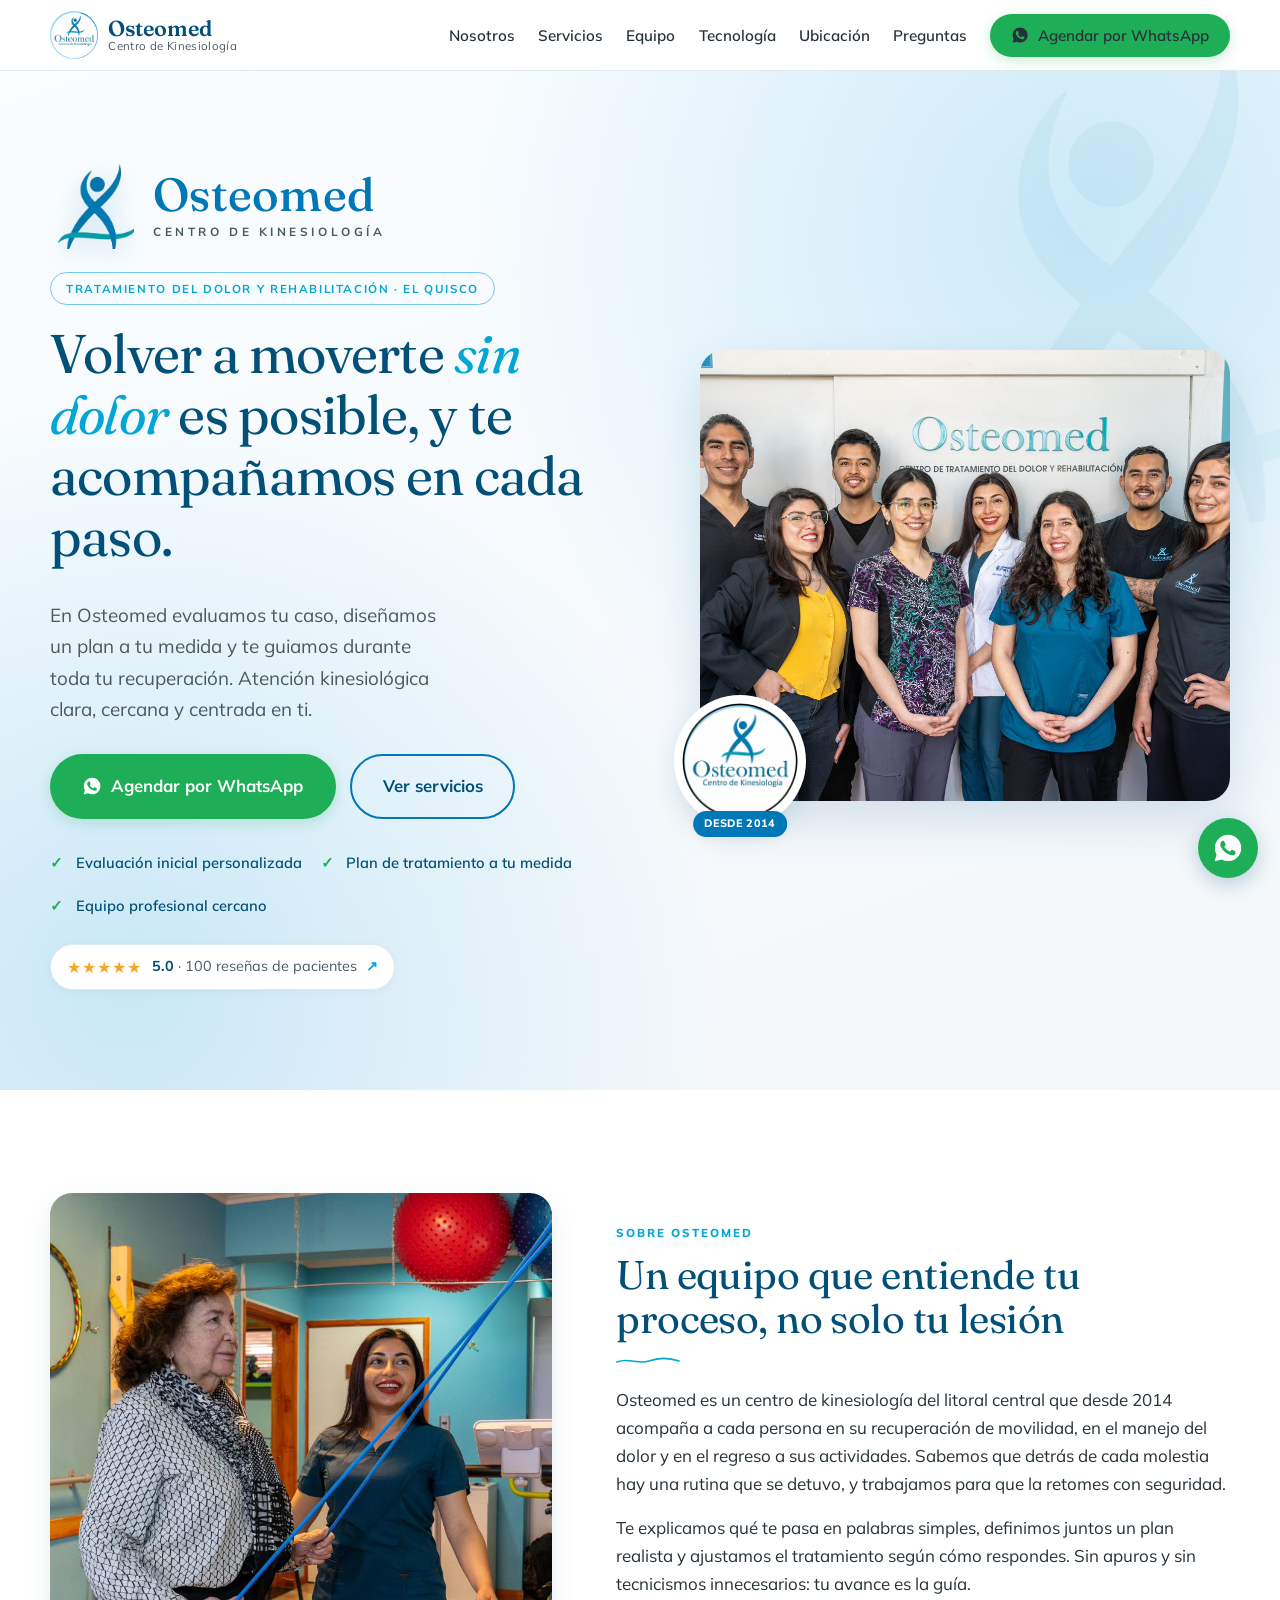
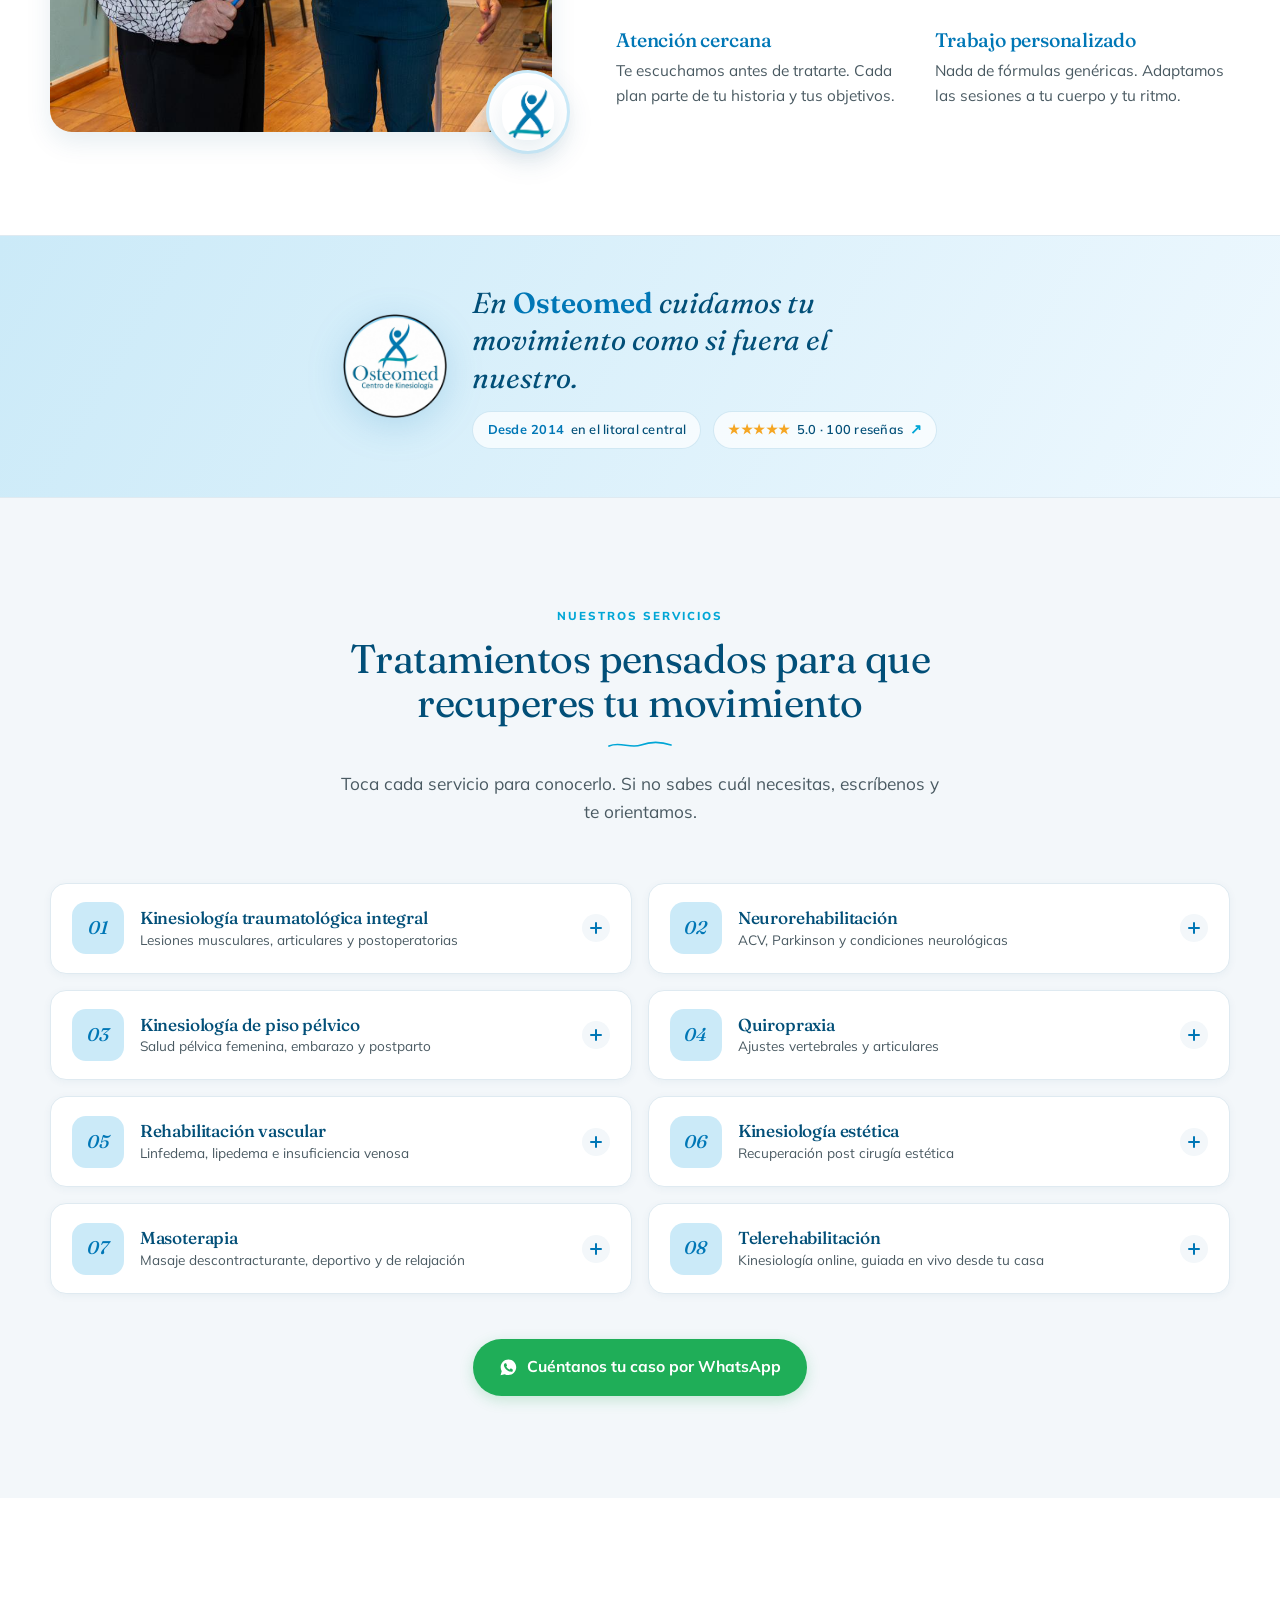
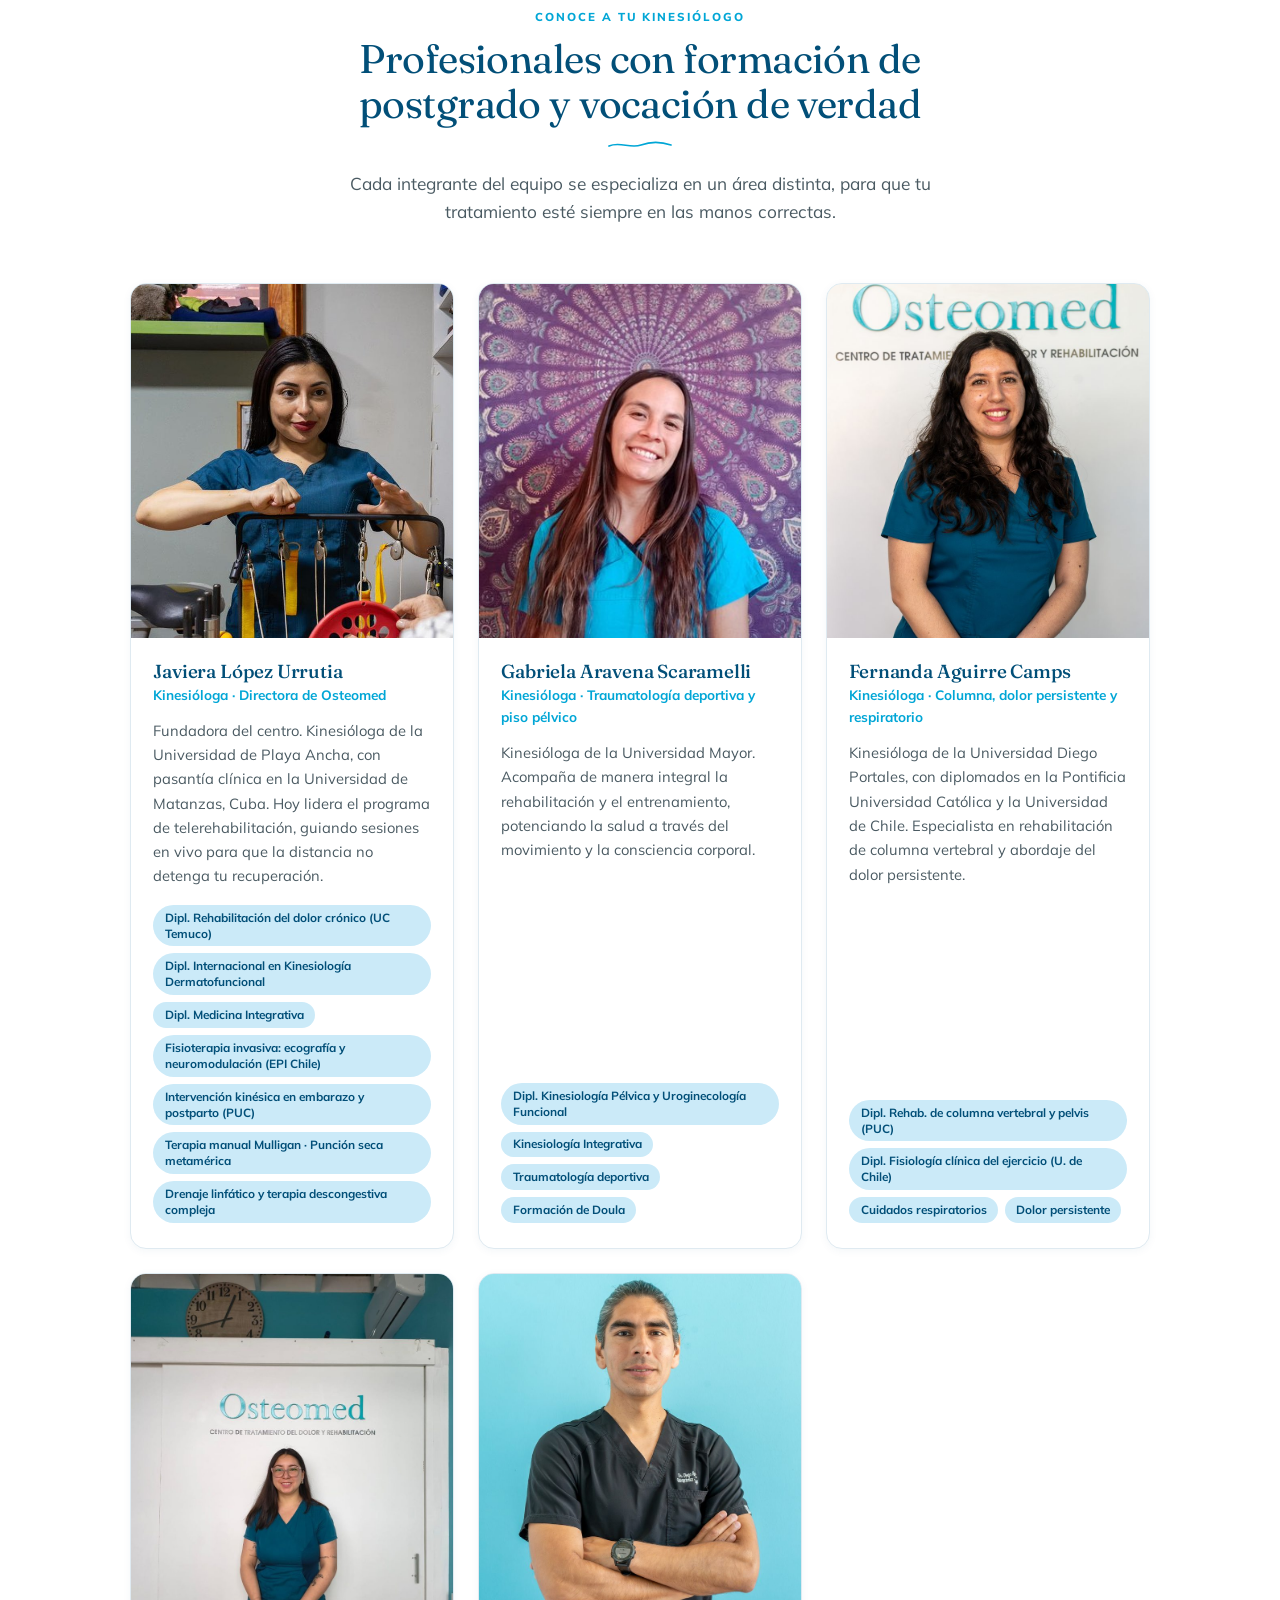
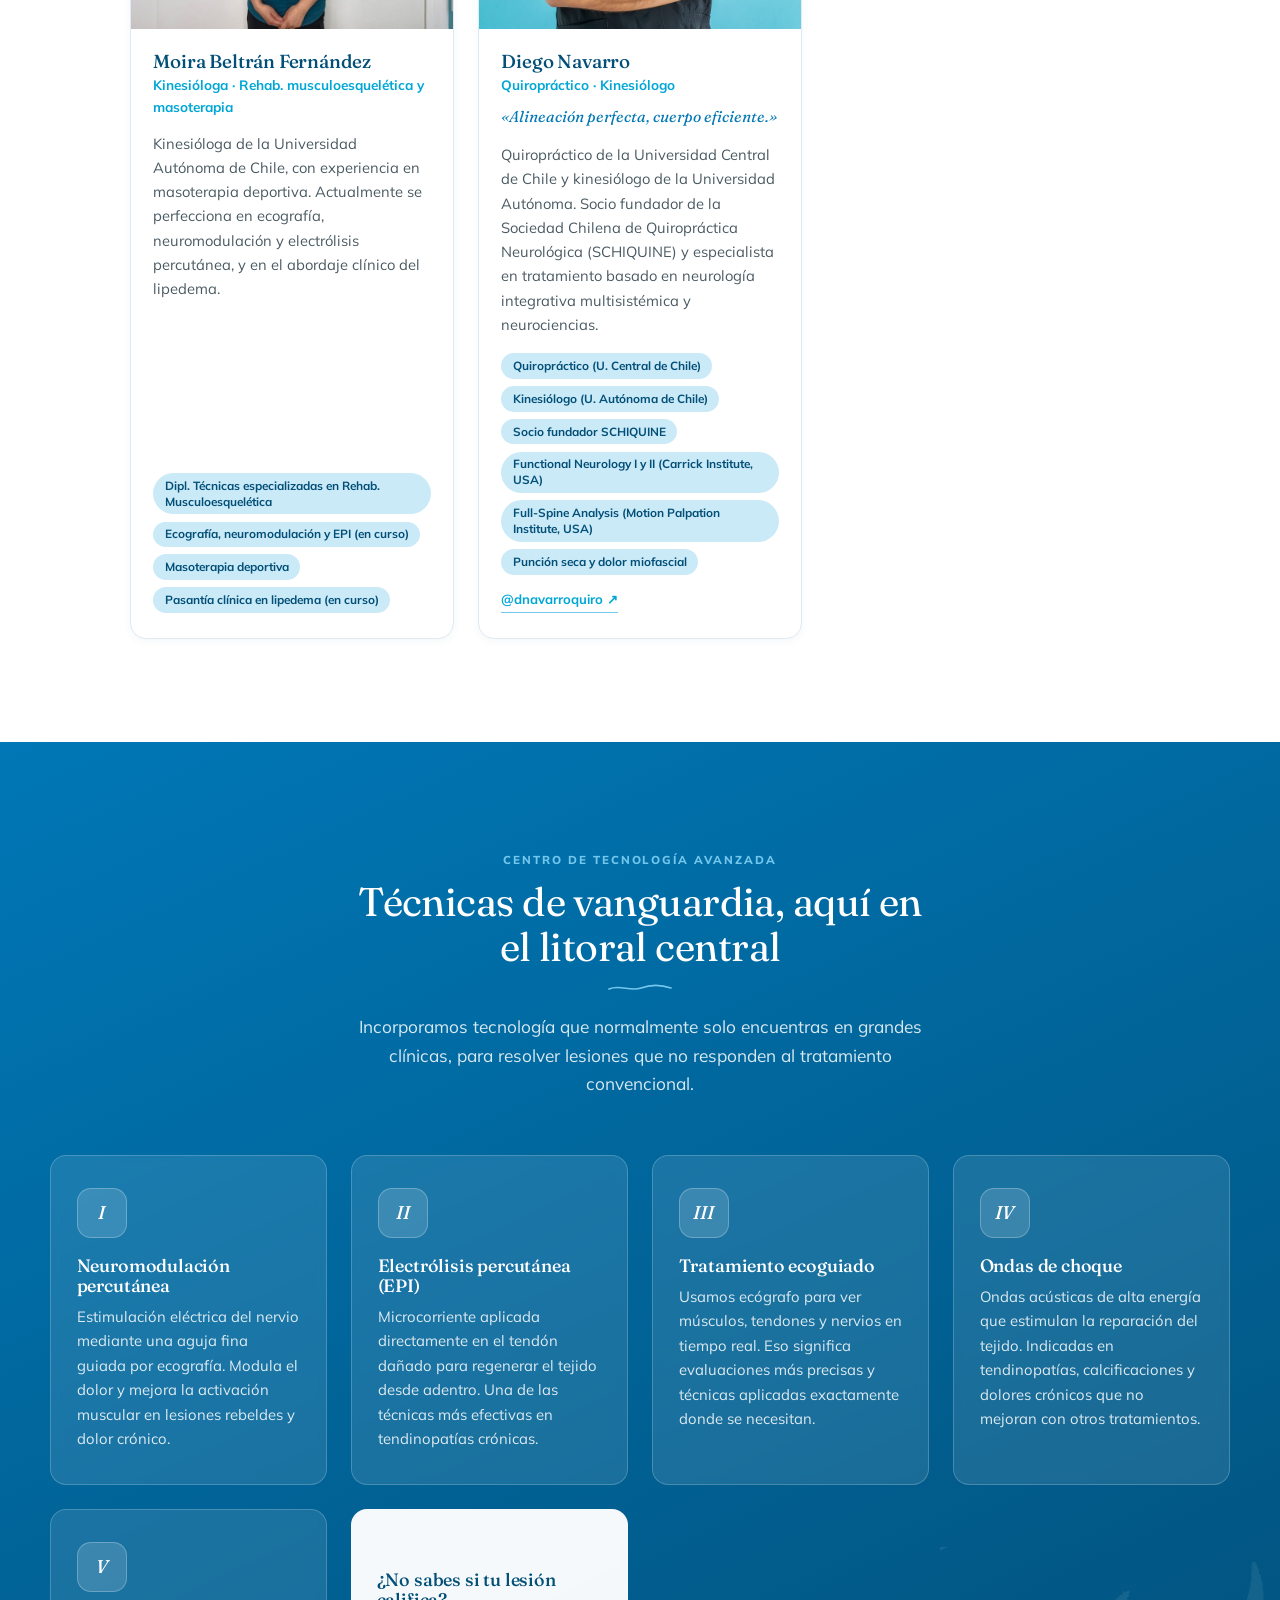
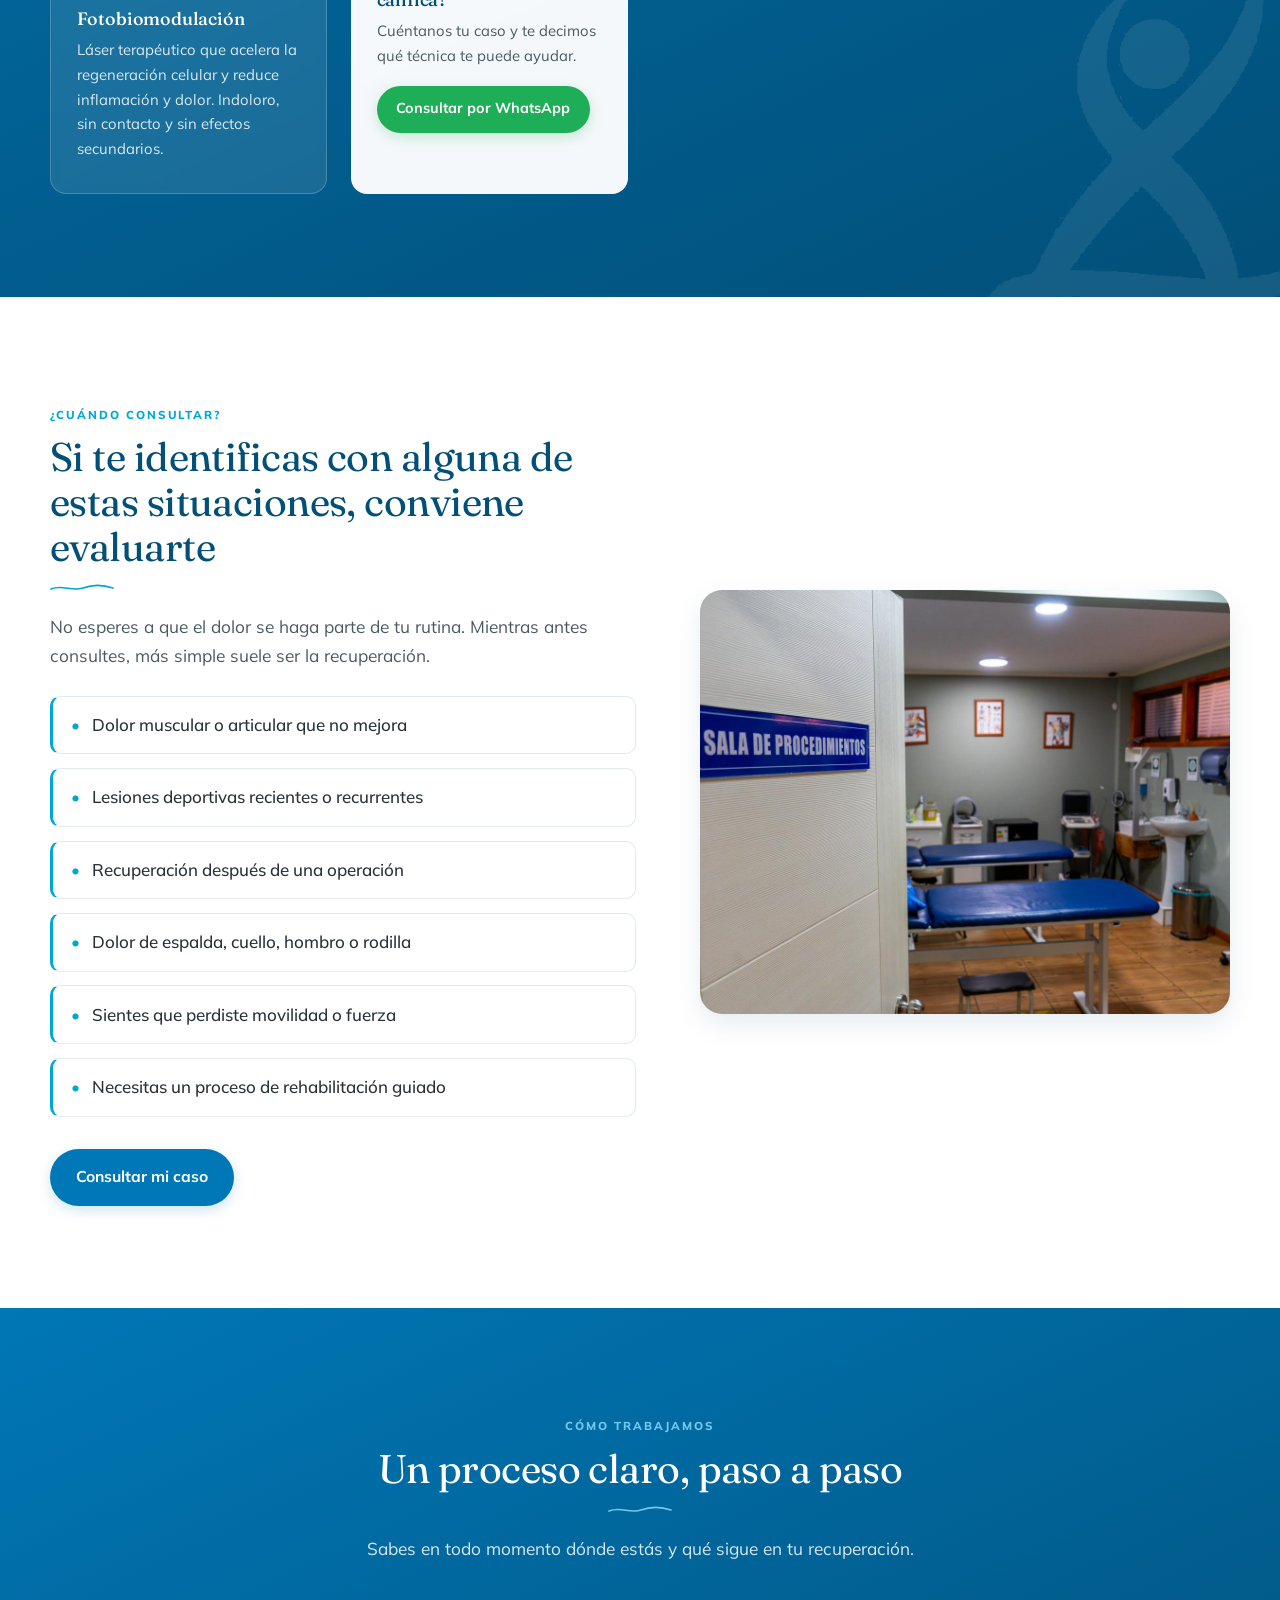
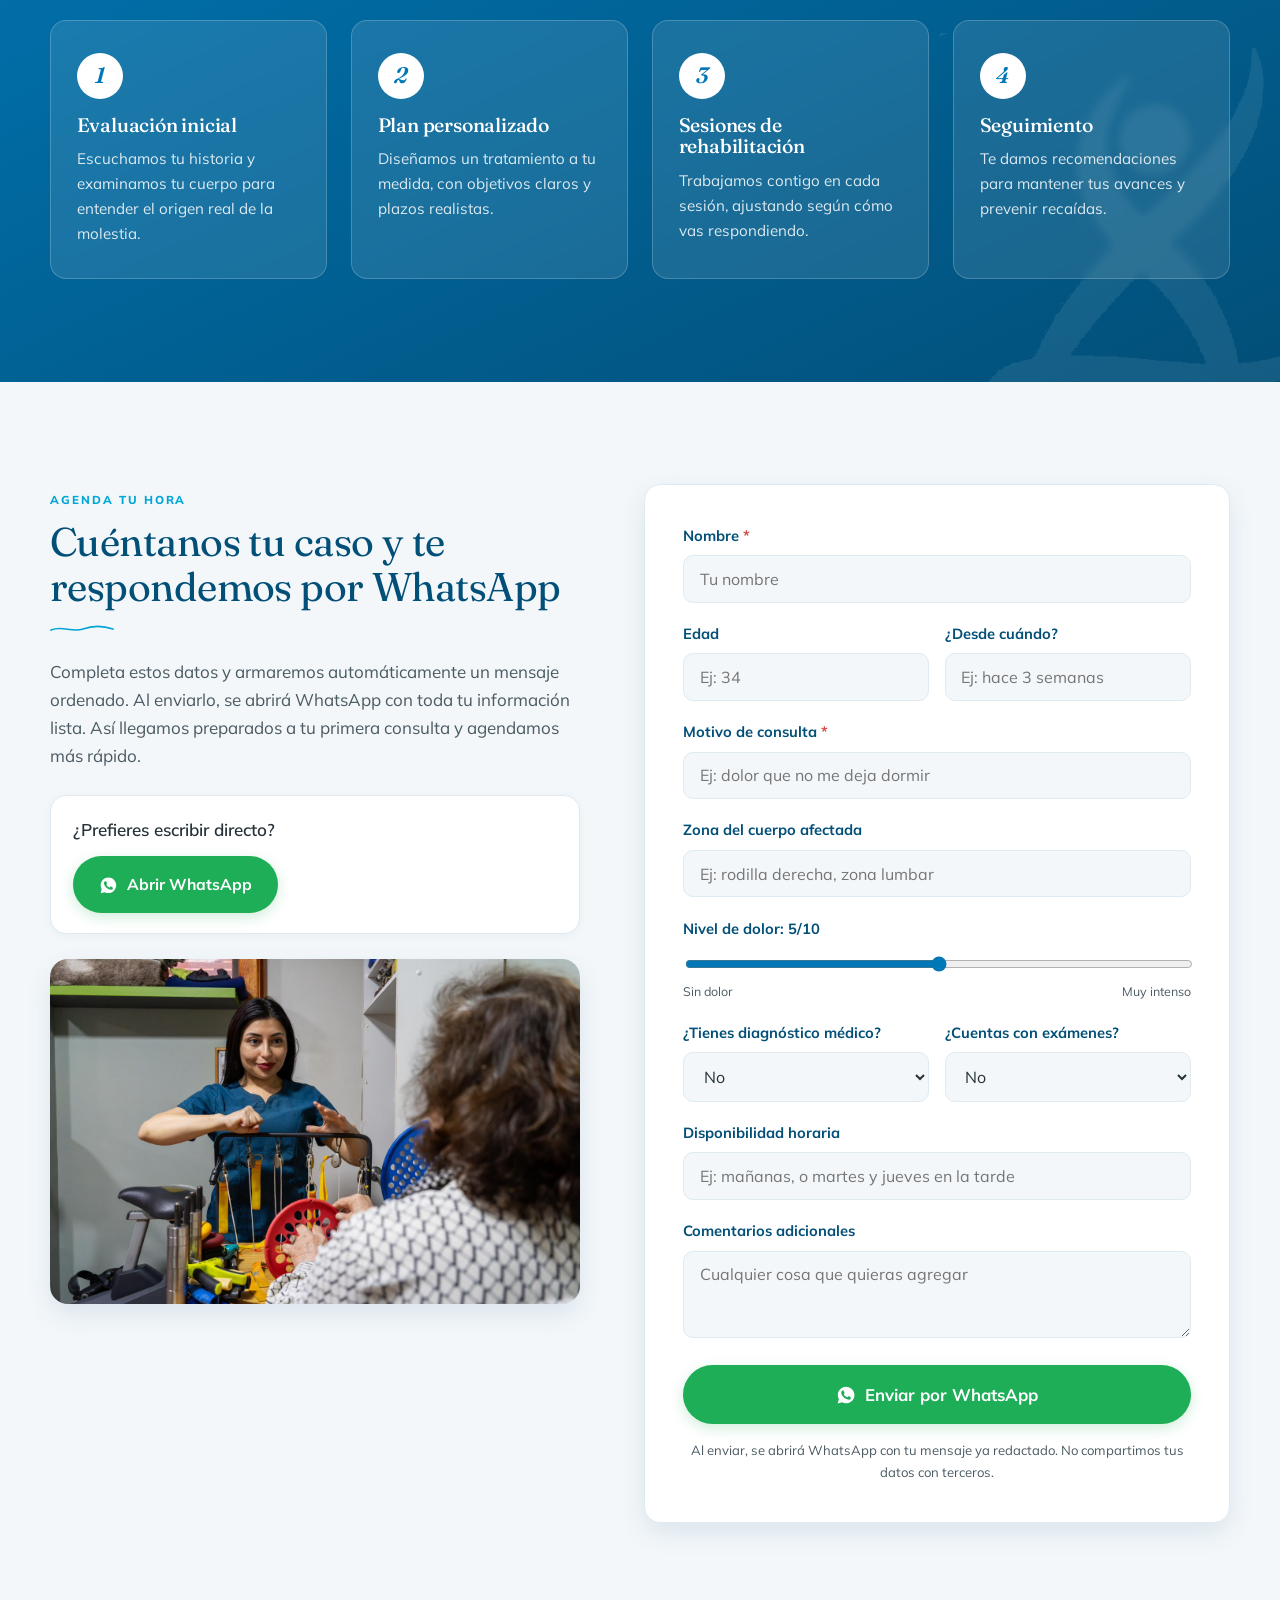
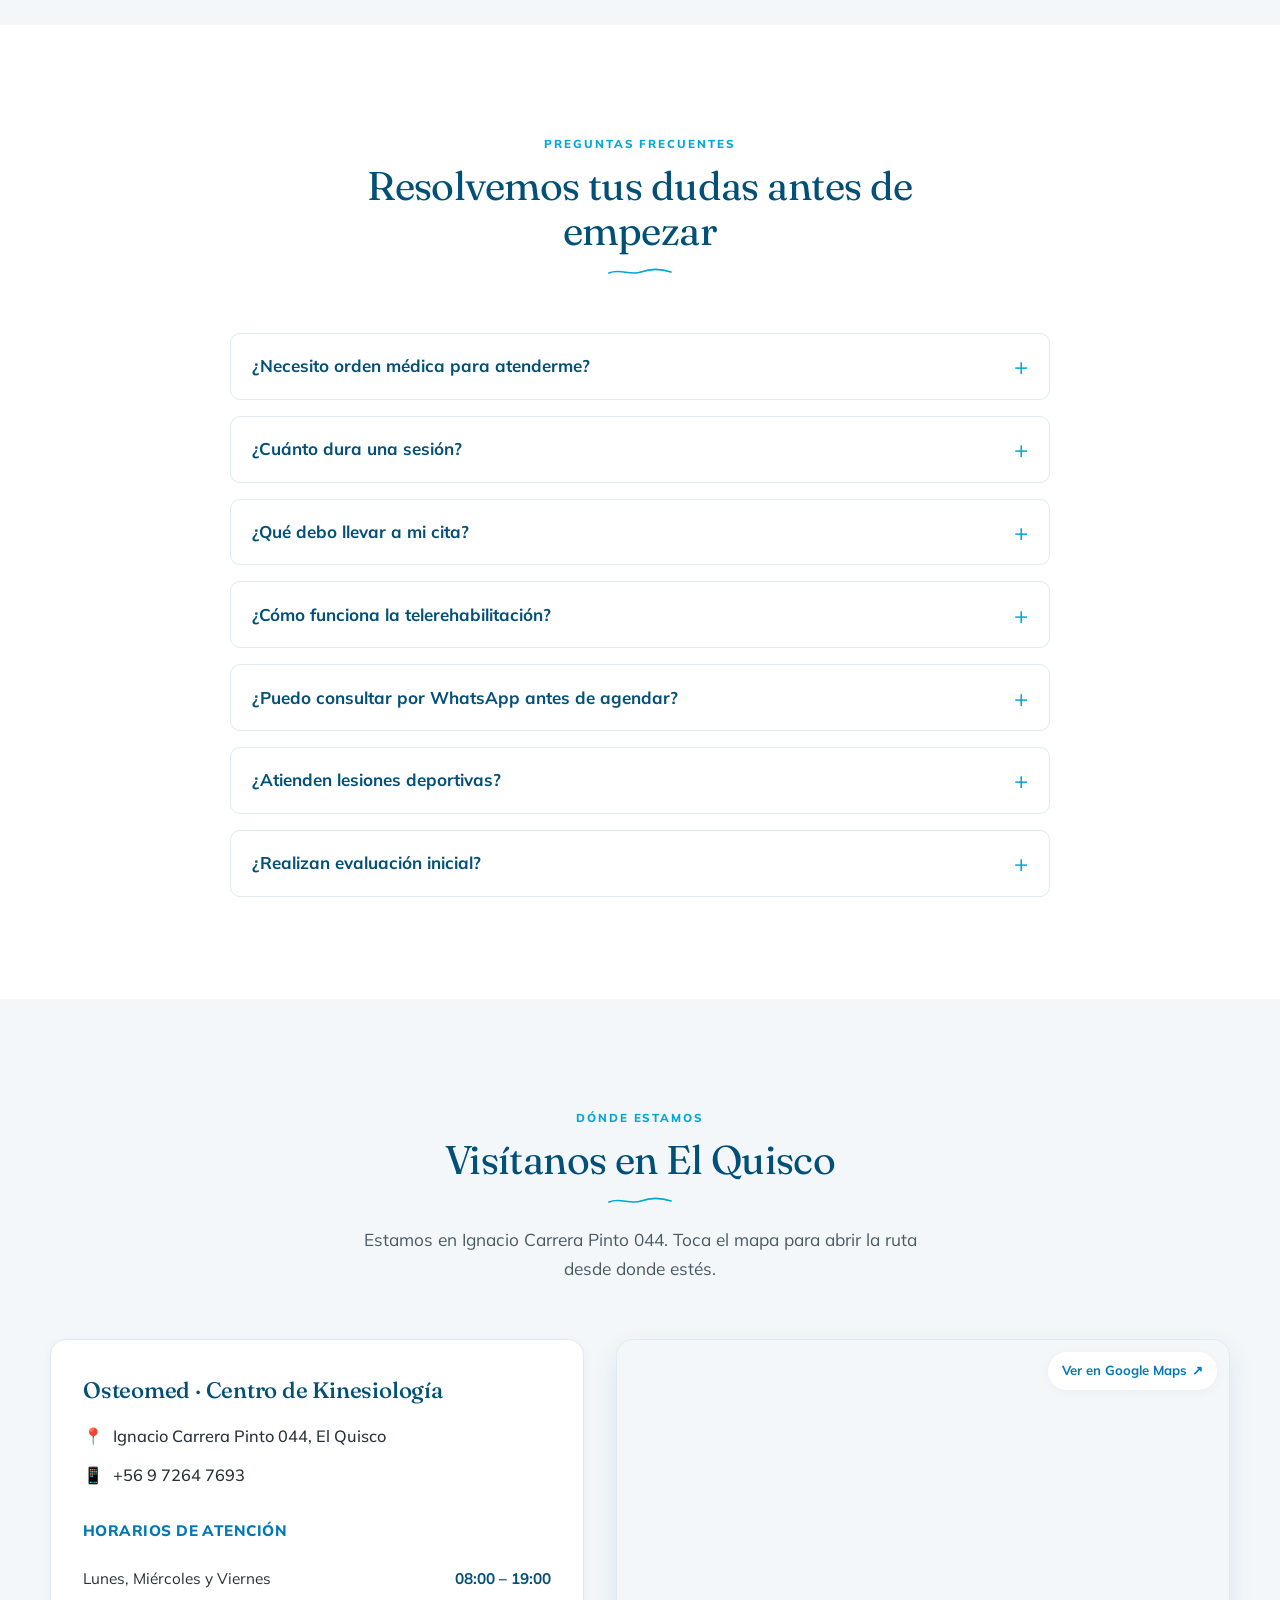
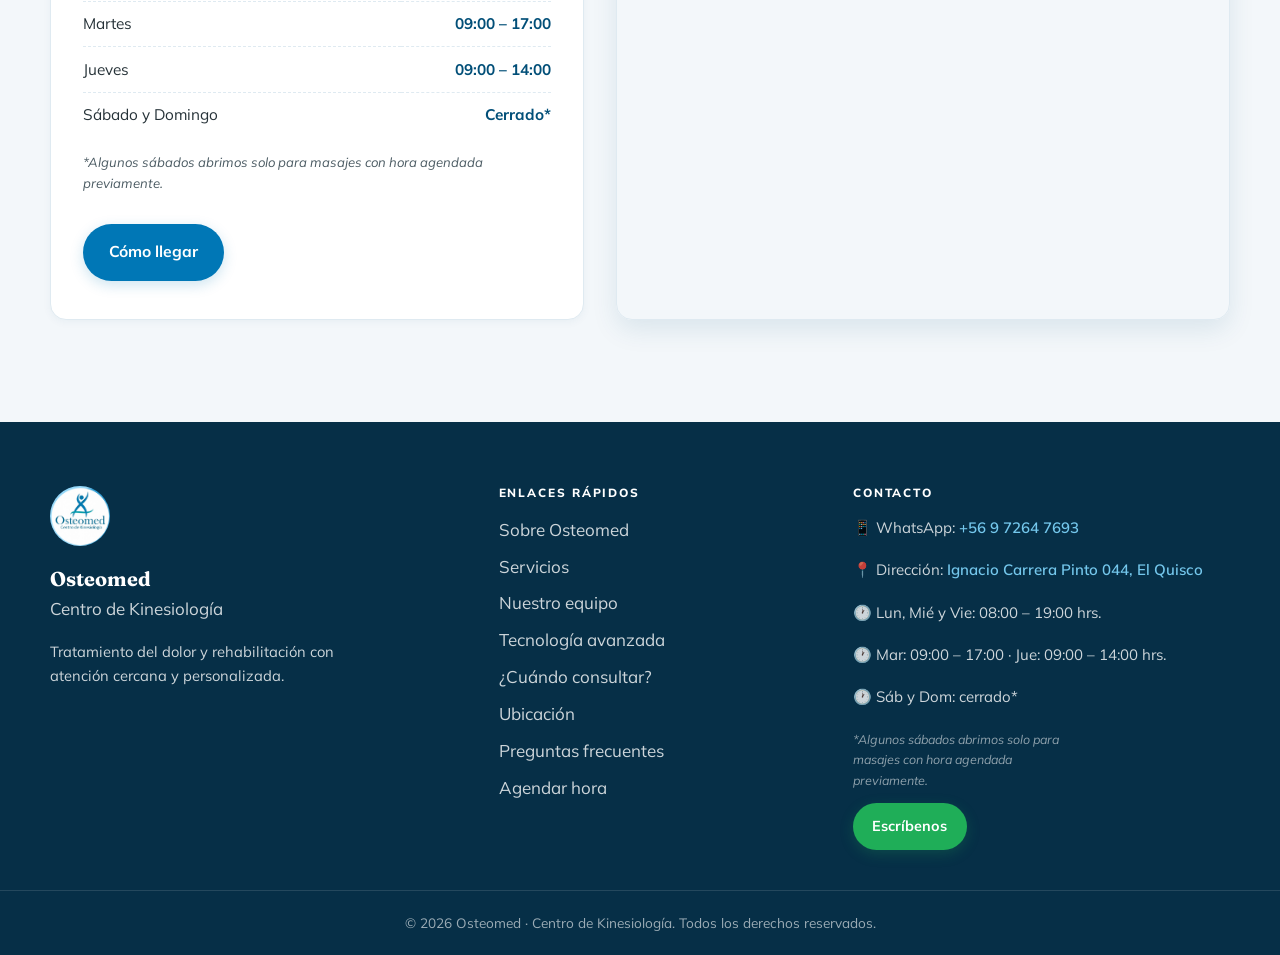
==== index.html @ 49f24552 "osteomed" ====
<!DOCTYPE html>
<html lang="es">
<head>
  <meta charset="UTF-8" />
  <meta name="viewport" content="width=device-width, initial-scale=1.0" />

  <!-- SEO -->
  <title>Osteomed | Centro de Kinesiología y Rehabilitación en El Quisco · Desde 2014</title>
  <meta name="description" content="Centro de kinesiología en El Quisco con más de 10 años de experiencia. Kinesiología traumatológica, neurorehabilitación, piso pélvico, quiropraxia, ondas de choque y telerehabilitación. ★5.0 en Google. Agenda fácil por WhatsApp." />
  <meta name="keywords" content="kinesiología El Quisco, kinesiólogo El Quisco, centro de kinesiología litoral central, rehabilitación El Quisco, tratamiento del dolor, piso pélvico, quiropraxia, ondas de choque, telerehabilitación, kinesiología El Tabo, kinesiología Algarrobo" />
  <meta name="geo.region" content="CL-VS" />
  <meta name="geo.placename" content="El Quisco, Valparaíso" />
  <meta name="author" content="Osteomed - Centro de Kinesiología" />
  <meta name="robots" content="index, follow" />
  <link rel="canonical" href="https://www.osteomed.cl/" />

  <!-- Open Graph -->
  <meta property="og:type" content="website" />
  <meta property="og:title" content="Osteomed | Kinesiología y Rehabilitación en El Quisco" />
  <meta property="og:description" content="Más de 10 años acompañando recuperaciones en el litoral central. ★5.0 en Google. Agenda tu hora por WhatsApp." />
  <meta property="og:url" content="https://www.osteomed.cl/" />
  <meta property="og:image" content="assets/equipo.jpg" />
  <meta property="og:locale" content="es_CL" />

  <link rel="icon" type="image/png" href="assets/logo.png" />

  <!-- Fonts: Fraunces (display) + Mulish (body) -->
  <link rel="preconnect" href="https://fonts.googleapis.com" />
  <link rel="preconnect" href="https://fonts.gstatic.com" crossorigin />
  <link href="https://fonts.googleapis.com/css2?family=Fraunces:ital,opsz,wght@0,9..144,400;0,9..144,500;0,9..144,600;1,9..144,400&family=Mulish:wght@400;500;600;700;800&display=swap" rel="stylesheet" />

  <link rel="stylesheet" href="styles.css" />

  <!-- Structured data: negocio local -->
  <script type="application/ld+json">
  {
    "@context": "https://schema.org",
    "@type": "MedicalClinic",
    "name": "Osteomed - Centro de Kinesiología",
    "description": "Centro de kinesiología y rehabilitación en El Quisco. Kinesiología traumatológica, neurorehabilitación, piso pélvico, quiropraxia, rehabilitación vascular, masoterapia, telerehabilitación y tecnología avanzada.",
    "medicalSpecialty": "Physiotherapy",
    "url": "https://www.osteomed.cl/",
    "telephone": "+56972647693",
    "address": {
      "@type": "PostalAddress",
      "streetAddress": "Ignacio Carrera Pinto 044",
      "addressLocality": "El Quisco",
      "addressRegion": "Valparaíso",
      "addressCountry": "CL"
    },
    "openingHoursSpecification": [
      { "@type": "OpeningHoursSpecification", "dayOfWeek": ["Monday", "Wednesday", "Friday"], "opens": "08:00", "closes": "19:00" },
      { "@type": "OpeningHoursSpecification", "dayOfWeek": "Tuesday", "opens": "09:00", "closes": "17:00" },
      { "@type": "OpeningHoursSpecification", "dayOfWeek": "Thursday", "opens": "09:00", "closes": "14:00" }
    ],
    "image": "https://www.osteomed.cl/assets/equipo.jpg",
    "logo": "https://www.osteomed.cl/assets/logo.png",
    "priceRange": "$$",
    "foundingDate": "2014",
    "hasMap": "https://maps.app.goo.gl/KKimd9kYUYvbPtDLA",
    "aggregateRating": {
      "@type": "AggregateRating",
      "ratingValue": "5.0",
      "reviewCount": "100"
    },
    "availableService": [
      { "@type": "MedicalTherapy", "name": "Kinesiología traumatológica integral" },
      { "@type": "MedicalTherapy", "name": "Neurorehabilitación" },
      { "@type": "MedicalTherapy", "name": "Kinesiología de piso pélvico" },
      { "@type": "MedicalTherapy", "name": "Quiropraxia" },
      { "@type": "MedicalTherapy", "name": "Rehabilitación vascular" },
      { "@type": "MedicalTherapy", "name": "Kinesiología estética" },
      { "@type": "MedicalTherapy", "name": "Masoterapia" },
      { "@type": "MedicalTherapy", "name": "Telerehabilitación" }
    ]
  }
  </script>
</head>
<body>

  <!-- ============ HEADER ============ -->
  <header class="site-header" id="inicio">
    <div class="container header-inner">
      <a href="#inicio" class="brand" aria-label="Osteomed, inicio">
        <img src="assets/logo.png" alt="Logo Osteomed Centro de Kinesiología" class="brand-logo" />
        <span class="brand-text">
          <strong>Osteomed</strong>
          <small>Centro de Kinesiología</small>
        </span>
      </a>

      <nav class="main-nav" id="mainNav" aria-label="Navegación principal">
        <a href="#sobre">Nosotros</a>
        <a href="#servicios">Servicios</a>
        <a href="#equipo">Equipo</a>
        <a href="#tecnologia">Tecnología</a>
        <a href="#ubicacion">Ubicación</a>
        <a href="#faq">Preguntas</a>
        <a href="#agendar" class="btn btn-wa nav-cta">
          <svg viewBox="0 0 24 24" class="wa-icon" aria-hidden="true"><path d="M12.04 2C6.58 2 2.13 6.45 2.13 11.91c0 1.75.46 3.45 1.32 4.95L2 22l5.25-1.38a9.9 9.9 0 0 0 4.79 1.22h.01c5.46 0 9.91-4.45 9.91-9.91C21.95 6.45 17.5 2 12.04 2zm5.8 14.13c-.24.68-1.42 1.31-1.95 1.36-.5.05-1.13.07-1.83-.11-.42-.13-.96-.31-1.66-.61-2.92-1.26-4.83-4.2-4.98-4.4-.14-.2-1.19-1.58-1.19-3.02 0-1.43.75-2.13 1.02-2.43.27-.29.59-.36.78-.36.2 0 .39 0 .56.01.18.01.42-.07.66.5.24.59.83 2.03.9 2.18.07.14.12.31.02.51-.09.2-.14.31-.27.48-.14.17-.29.37-.41.5-.14.14-.28.29-.12.56.16.27.71 1.18 1.53 1.91 1.06.94 1.95 1.24 2.22 1.38.27.14.43.12.59-.07.16-.2.68-.79.86-1.06.18-.27.36-.22.61-.13.25.09 1.59.75 1.86.89.27.14.45.2.51.31.07.11.07.63-.17 1.31z"/></svg>
          Agendar por WhatsApp
        </a>
      </nav>

      <button class="nav-toggle" id="navToggle" aria-label="Abrir menú" aria-expanded="false">
        <span></span><span></span><span></span>
      </button>
    </div>
  </header>

  <main>

    <!-- ============ HERO ============ -->
    <section class="hero">
      <div class="hero-bg" aria-hidden="true"></div>
      <img src="assets/logo-simbolo.png" alt="" class="hero-watermark" aria-hidden="true" />
      <div class="container hero-inner">
        <div class="hero-copy">
          <div class="hero-brandmark">
            <img src="assets/logo-simbolo.png" alt="" class="hero-brandmark-symbol" aria-hidden="true" />
            <span class="hero-brandmark-text">
              <span class="hero-brandmark-name">Osteomed</span>
              <span class="hero-brandmark-tag">Centro de Kinesiología</span>
            </span>
          </div>
          <span class="eyebrow">Tratamiento del dolor y rehabilitación · El Quisco</span>
          <h1>Volver a moverte <em>sin dolor</em> es posible, y te acompañamos en cada paso.</h1>
          <p class="hero-lead">En Osteomed evaluamos tu caso, diseñamos un plan a tu medida y te guiamos durante toda tu recuperación. Atención kinesiológica clara, cercana y centrada en ti.</p>
          <div class="hero-actions">
            <a href="#agendar" class="btn btn-wa btn-lg">
              <svg viewBox="0 0 24 24" class="wa-icon" aria-hidden="true"><path d="M12.04 2C6.58 2 2.13 6.45 2.13 11.91c0 1.75.46 3.45 1.32 4.95L2 22l5.25-1.38a9.9 9.9 0 0 0 4.79 1.22h.01c5.46 0 9.91-4.45 9.91-9.91C21.95 6.45 17.5 2 12.04 2zm5.8 14.13c-.24.68-1.42 1.31-1.95 1.36-.5.05-1.13.07-1.83-.11-.42-.13-.96-.31-1.66-.61-2.92-1.26-4.83-4.2-4.98-4.4-.14-.2-1.19-1.58-1.19-3.02 0-1.43.75-2.13 1.02-2.43.27-.29.59-.36.78-.36.2 0 .39 0 .56.01.18.01.42-.07.66.5.24.59.83 2.03.9 2.18.07.14.12.31.02.51-.09.2-.14.31-.27.48-.14.17-.29.37-.41.5-.14.14-.28.29-.12.56.16.27.71 1.18 1.53 1.91 1.06.94 1.95 1.24 2.22 1.38.27.14.43.12.59-.07.16-.2.68-.79.86-1.06.18-.27.36-.22.61-.13.25.09 1.59.75 1.86.89.27.14.45.2.51.31.07.11.07.63-.17 1.31z"/></svg>
              Agendar por WhatsApp
            </a>
            <a href="#servicios" class="btn btn-ghost btn-lg">Ver servicios</a>
          </div>
          <ul class="hero-points">
            <li>Evaluación inicial personalizada</li>
            <li>Plan de tratamiento a tu medida</li>
            <li>Equipo profesional cercano</li>
          </ul>
          <a href="https://maps.app.goo.gl/KKimd9kYUYvbPtDLA" target="_blank" rel="noopener" class="hero-rating">
            <span class="stars" aria-hidden="true">★★★★★</span>
            <span class="rating-text"><strong>5.0</strong> · 100 reseñas de pacientes</span>
            <span class="rating-arrow" aria-hidden="true">↗</span>
          </a>
        </div>

        <div class="hero-visual">
          <img src="assets/equipo.jpg" alt="Equipo de profesionales del centro de kinesiología Osteomed" class="hero-img" />
          <div class="hero-seal">
            <img src="assets/logo-circulo.png" alt="Osteomed Centro de Kinesiología" />
            <span class="hero-seal-ribbon">Desde 2014</span>
          </div>
        </div>
      </div>
    </section>

    <!-- ============ SOBRE OSTEOMED ============ -->
    <section class="section" id="sobre">
      <div class="container about-grid">
        <div class="about-media">
          <img src="assets/rehab-funcional.jpg" loading="lazy" alt="Kinesióloga guiando un ejercicio de rehabilitación funcional a una paciente" />
          <span class="about-logo-chip">
            <img src="assets/logo-simbolo.png" alt="" aria-hidden="true" />
          </span>
        </div>
        <div class="about-copy">
          <span class="section-eyebrow">Sobre Osteomed</span>
          <h2>Un equipo que entiende tu proceso, no solo tu lesión</h2>
          <p>Osteomed es un centro de kinesiología del litoral central que desde 2014 acompaña a cada persona en su recuperación de movilidad, en el manejo del dolor y en el regreso a sus actividades. Sabemos que detrás de cada molestia hay una rutina que se detuvo, y trabajamos para que la retomes con seguridad.</p>
          <p>Te explicamos qué te pasa en palabras simples, definimos juntos un plan realista y ajustamos el tratamiento según cómo respondes. Sin apuros y sin tecnicismos innecesarios: tu avance es la guía.</p>
          <div class="about-values">
            <div class="value">
              <h3>Atención cercana</h3>
              <p>Te escuchamos antes de tratarte. Cada plan parte de tu historia y tus objetivos.</p>
            </div>
            <div class="value">
              <h3>Trabajo personalizado</h3>
              <p>Nada de fórmulas genéricas. Adaptamos las sesiones a tu cuerpo y tu ritmo.</p>
            </div>
          </div>
        </div>
      </div>
    </section>

    <!-- ============ FRANJA DE MARCA ============ -->
    <section class="brand-strip" aria-label="Osteomed Centro de Kinesiología">
      <div class="container brand-strip-inner">
        <img src="assets/logo-circulo.png" alt="Logo Osteomed Centro de Kinesiología" class="brand-strip-logo" />
        <div class="brand-strip-content">
          <p class="brand-strip-text">En <strong>Osteomed</strong> cuidamos tu movimiento como si fuera el nuestro.</p>
          <div class="brand-strip-meta">
            <span class="meta-chip"><strong>Desde 2014</strong> en el litoral central</span>
            <a href="https://maps.app.goo.gl/KKimd9kYUYvbPtDLA" target="_blank" rel="noopener" class="meta-chip meta-chip-link"><span class="stars-sm" aria-hidden="true">★★★★★</span> 5.0 · 100 reseñas <span class="rating-arrow" aria-hidden="true">↗</span></a>
          </div>
        </div>
      </div>
    </section>

    <!-- ============ SERVICIOS ============ -->
    <section class="section section-soft" id="servicios">
      <div class="container">
        <header class="section-head">
          <span class="section-eyebrow">Nuestros servicios</span>
          <h2>Tratamientos pensados para que recuperes tu movimiento</h2>
          <p class="section-sub">Toca cada servicio para conocerlo. Si no sabes cuál necesitas, escríbenos y te orientamos.</p>
        </header>

        <div class="svc-grid" id="telerehabilitacion">
          <details class="svc">
            <summary>
              <span class="svc-icon" aria-hidden="true">01</span>
              <span class="svc-title">
                <h3>Kinesiología traumatológica integral</h3>
                <small>Lesiones musculares, articulares y postoperatorias</small>
              </span>
              <span class="svc-plus" aria-hidden="true"></span>
            </summary>
            <div class="svc-body">
              <p>Rehabilitación de esguinces, fracturas, tendinopatías, desgarros y recuperación postquirúrgica. Evaluamos el origen de tu lesión, tratamos el dolor y fortalecemos la zona para que vuelvas a tu actividad con confianza y sin recaídas.</p>
            </div>
          </details>

          <details class="svc">
            <summary>
              <span class="svc-icon" aria-hidden="true">02</span>
              <span class="svc-title">
                <h3>Neurorehabilitación</h3>
                <small>ACV, Parkinson y condiciones neurológicas</small>
              </span>
              <span class="svc-plus" aria-hidden="true"></span>
            </summary>
            <div class="svc-body">
              <p>Rehabilitación para personas con secuelas de accidente cerebrovascular, Parkinson, lesiones medulares u otras condiciones neurológicas. Trabajamos movilidad, equilibrio y coordinación para recuperar autonomía en las actividades de la vida diaria.</p>
            </div>
          </details>

          <details class="svc">
            <summary>
              <span class="svc-icon" aria-hidden="true">03</span>
              <span class="svc-title">
                <h3>Kinesiología de piso pélvico</h3>
                <small>Salud pélvica femenina, embarazo y postparto</small>
              </span>
              <span class="svc-plus" aria-hidden="true"></span>
            </summary>
            <div class="svc-body">
              <p>Evaluación y tratamiento de incontinencia urinaria, dolor pélvico, preparación para el parto y recuperación postparto. Atención respetuosa y sin tabúes, en un espacio privado, con kinesiólogas especializadas en uroginecología funcional.</p>
            </div>
          </details>

          <details class="svc">
            <summary>
              <span class="svc-icon" aria-hidden="true">04</span>
              <span class="svc-title">
                <h3>Quiropraxia</h3>
                <small>Ajustes vertebrales y articulares</small>
              </span>
              <span class="svc-plus" aria-hidden="true"></span>
            </summary>
            <div class="svc-body">
              <p>Ajustes vertebrales y articulares realizados por quiropráctico certificado, para aliviar dolor de espalda y cuello, mejorar la movilidad y el funcionamiento del sistema nervioso. Complementa muy bien los procesos de rehabilitación kinésica.</p>
            </div>
          </details>

          <details class="svc">
            <summary>
              <span class="svc-icon" aria-hidden="true">05</span>
              <span class="svc-title">
                <h3>Rehabilitación vascular</h3>
                <small>Linfedema, lipedema e insuficiencia venosa</small>
              </span>
              <span class="svc-plus" aria-hidden="true"></span>
            </summary>
            <div class="svc-body">
              <p>Drenaje linfático manual, vendaje compresivo y ejercicio terapéutico para linfedema, lipedema e insuficiencia venosa. Reducimos volumen, pesadez y dolor en piernas y brazos, mejorando tu circulación y calidad de vida.</p>
            </div>
          </details>

          <details class="svc">
            <summary>
              <span class="svc-icon" aria-hidden="true">06</span>
              <span class="svc-title">
                <h3>Kinesiología estética</h3>
                <small>Recuperación post cirugía estética</small>
              </span>
              <span class="svc-plus" aria-hidden="true"></span>
            </summary>
            <div class="svc-body">
              <p>Acompañamiento postoperatorio de cirugías estéticas: drenaje linfático, manejo de fibrosis e inflamación. Una recuperación bien guiada protege el resultado de tu cirugía y acorta los tiempos de recuperación.</p>
            </div>
          </details>

          <details class="svc">
            <summary>
              <span class="svc-icon" aria-hidden="true">07</span>
              <span class="svc-title">
                <h3>Masoterapia</h3>
                <small>Masaje descontracturante, deportivo y de relajación</small>
              </span>
              <span class="svc-plus" aria-hidden="true"></span>
            </summary>
            <div class="svc-body">
              <p>Masaje terapéutico realizado por kinesiólogas: descontracturante, deportivo y de relajación. Aliviamos la tensión muscular con criterio clínico, identificando si detrás de la molestia hay algo más que tratar.</p>
            </div>
          </details>

          <details class="svc">
            <summary>
              <span class="svc-icon" aria-hidden="true">08</span>
              <span class="svc-title">
                <h3>Telerehabilitación</h3>
                <small>Kinesiología online, guiada en vivo desde tu casa</small>
              </span>
              <span class="svc-plus" aria-hidden="true"></span>
            </summary>
            <div class="svc-body">
              <p>Sesiones de kinesiología por videollamada, guiadas en vivo por nuestra kinesióloga. Ideal si no puedes trasladarte, vives lejos del centro o quieres continuar tu tratamiento desde casa. Solo necesitas tu celular y un espacio cómodo.</p>
              <button type="button" class="btn btn-primary btn-sm" id="teleTestBtn">Hacer el test de 1 minuto →</button>
              <p class="svc-note">Responde unas preguntas breves y te confirmamos si tu caso es apto para atención online.</p>
            </div>
          </details>
        </div>

        <div class="section-cta">
          <a href="#agendar" class="btn btn-wa">
            <svg viewBox="0 0 24 24" class="wa-icon" aria-hidden="true"><path d="M12.04 2C6.58 2 2.13 6.45 2.13 11.91c0 1.75.46 3.45 1.32 4.95L2 22l5.25-1.38a9.9 9.9 0 0 0 4.79 1.22h.01c5.46 0 9.91-4.45 9.91-9.91C21.95 6.45 17.5 2 12.04 2zm5.8 14.13c-.24.68-1.42 1.31-1.95 1.36-.5.05-1.13.07-1.83-.11-.42-.13-.96-.31-1.66-.61-2.92-1.26-4.83-4.2-4.98-4.4-.14-.2-1.19-1.58-1.19-3.02 0-1.43.75-2.13 1.02-2.43.27-.29.59-.36.78-.36.2 0 .39 0 .56.01.18.01.42-.07.66.5.24.59.83 2.03.9 2.18.07.14.12.31.02.51-.09.2-.14.31-.27.48-.14.17-.29.37-.41.5-.14.14-.28.29-.12.56.16.27.71 1.18 1.53 1.91 1.06.94 1.95 1.24 2.22 1.38.27.14.43.12.59-.07.16-.2.68-.79.86-1.06.18-.27.36-.22.61-.13.25.09 1.59.75 1.86.89.27.14.45.2.51.31.07.11.07.63-.17 1.31z"/></svg>
            Cuéntanos tu caso por WhatsApp
          </a>
        </div>
      </div>
    </section>

    <!-- ============ EQUIPO ============ -->
    <section class="section" id="equipo">
      <div class="container">
        <header class="section-head">
          <span class="section-eyebrow">Conoce a tu kinesiólogo</span>
          <h2>Profesionales con formación de postgrado y vocación de verdad</h2>
          <p class="section-sub">Cada integrante del equipo se especializa en un área distinta, para que tu tratamiento esté siempre en las manos correctas.</p>
        </header>

        <div class="team-grid">
          <article class="team-card">
            <div class="team-photo">
              <img src="assets/team-javiera.jpg" alt="Javiera López Urrutia, kinesióloga y directora del centro Osteomed en El Quisco" loading="lazy" />
            </div>
            <div class="team-info">
              <h3>Javiera López Urrutia</h3>
              <p class="team-role">Kinesióloga · Directora de Osteomed</p>
              <p class="team-bio">Fundadora del centro. Kinesióloga de la Universidad de Playa Ancha, con pasantía clínica en la Universidad de Matanzas, Cuba. Hoy lidera el programa de telerehabilitación, guiando sesiones en vivo para que la distancia no detenga tu recuperación.</p>
              <ul class="team-tags">
                <li>Dipl. Rehabilitación del dolor crónico (UC Temuco)</li>
                <li>Dipl. Internacional en Kinesiología Dermatofuncional</li>
                <li>Dipl. Medicina Integrativa</li>
                <li>Fisioterapia invasiva: ecografía y neuromodulación (EPI Chile)</li>
                <li>Intervención kinésica en embarazo y postparto (PUC)</li>
                <li>Terapia manual Mulligan · Punción seca metamérica</li>
                <li>Drenaje linfático y terapia descongestiva compleja</li>
              </ul>
            </div>
          </article>

          <article class="team-card">
            <div class="team-photo">
              <img src="assets/team-gabriela.jpg" alt="Gabriela Aravena Scaramelli, kinesióloga especializada en traumatología deportiva y piso pélvico" loading="lazy" style="object-position: center 30%;" />
            </div>
            <div class="team-info">
              <h3>Gabriela Aravena Scaramelli</h3>
              <p class="team-role">Kinesióloga · Traumatología deportiva y piso pélvico</p>
              <p class="team-bio">Kinesióloga de la Universidad Mayor. Acompaña de manera integral la rehabilitación y el entrenamiento, potenciando la salud a través del movimiento y la consciencia corporal.</p>
              <ul class="team-tags">
                <li>Dipl. Kinesiología Pélvica y Uroginecología Funcional</li>
                <li>Kinesiología Integrativa</li>
                <li>Traumatología deportiva</li>
                <li>Formación de Doula</li>
              </ul>
            </div>
          </article>

          <article class="team-card">
            <div class="team-photo">
              <img src="assets/team-fernanda.jpg" alt="Fernanda Aguirre Camps, kinesióloga especialista en columna y dolor persistente" loading="lazy" />
            </div>
            <div class="team-info">
              <h3>Fernanda Aguirre Camps</h3>
              <p class="team-role">Kinesióloga · Columna, dolor persistente y respiratorio</p>
              <p class="team-bio">Kinesióloga de la Universidad Diego Portales, con diplomados en la Pontificia Universidad Católica y la Universidad de Chile. Especialista en rehabilitación de columna vertebral y abordaje del dolor persistente.</p>
              <ul class="team-tags">
                <li>Dipl. Rehab. de columna vertebral y pelvis (PUC)</li>
                <li>Dipl. Fisiología clínica del ejercicio (U. de Chile)</li>
                <li>Cuidados respiratorios</li>
                <li>Dolor persistente</li>
              </ul>
            </div>
          </article>

          <article class="team-card">
            <div class="team-photo">
              <img src="assets/team-moira.jpg" alt="Moira Beltrán Fernández, kinesióloga del centro Osteomed" loading="lazy" />
            </div>
            <div class="team-info">
              <h3>Moira Beltrán Fernández</h3>
              <p class="team-role">Kinesióloga · Rehab. musculoesquelética y masoterapia</p>
              <p class="team-bio">Kinesióloga de la Universidad Autónoma de Chile, con experiencia en masoterapia deportiva. Actualmente se perfecciona en ecografía, neuromodulación y electrólisis percutánea, y en el abordaje clínico del lipedema.</p>
              <ul class="team-tags">
                <li>Dipl. Técnicas especializadas en Rehab. Musculoesquelética</li>
                <li>Ecografía, neuromodulación y EPI (en curso)</li>
                <li>Masoterapia deportiva</li>
                <li>Pasantía clínica en lipedema (en curso)</li>
              </ul>
            </div>
          </article>

          <article class="team-card">
            <div class="team-photo">
              <img src="assets/team-diego.jpg" alt="Diego Navarro, quiropráctico y kinesiólogo del centro Osteomed" loading="lazy" />
            </div>
            <div class="team-info">
              <h3>Diego Navarro</h3>
              <p class="team-role">Quiropráctico · Kinesiólogo</p>
              <p class="team-quote">«Alineación perfecta, cuerpo eficiente.»</p>
              <p class="team-bio">Quiropráctico de la Universidad Central de Chile y kinesiólogo de la Universidad Autónoma. Socio fundador de la Sociedad Chilena de Quiropráctica Neurológica (SCHIQUINE) y especialista en tratamiento basado en neurología integrativa multisistémica y neurociencias.</p>
              <ul class="team-tags">
                <li>Quiropráctico (U. Central de Chile)</li>
                <li>Kinesiólogo (U. Autónoma de Chile)</li>
                <li>Socio fundador SCHIQUINE</li>
                <li>Functional Neurology I y II (Carrick Institute, USA)</li>
                <li>Full-Spine Analysis (Motion Palpation Institute, USA)</li>
                <li>Punción seca y dolor miofascial</li>
              </ul>
              <a class="team-link" href="https://www.instagram.com/dnavarroquiro/" target="_blank" rel="noopener">@dnavarroquiro ↗</a>
            </div>
          </article>
        </div>
      </div>
    </section>

    <!-- ============ TECNOLOGÍA AVANZADA ============ -->
    <section class="section section-dark" id="tecnologia">
      <img src="assets/logo-simbolo-blanco.png" alt="" class="section-watermark" aria-hidden="true" />
      <div class="container">
        <header class="section-head">
          <span class="section-eyebrow light">Centro de tecnología avanzada</span>
          <h2>Técnicas de vanguardia, aquí en el litoral central</h2>
          <p class="section-sub light">Incorporamos tecnología que normalmente solo encuentras en grandes clínicas, para resolver lesiones que no responden al tratamiento convencional.</p>
        </header>

        <div class="tech-grid">
          <article class="tech-card">
            <span class="tech-icon" aria-hidden="true">I</span>
            <h3>Neuromodulación percutánea</h3>
            <p>Estimulación eléctrica del nervio mediante una aguja fina guiada por ecografía. Modula el dolor y mejora la activación muscular en lesiones rebeldes y dolor crónico.</p>
          </article>

          <article class="tech-card">
            <span class="tech-icon" aria-hidden="true">II</span>
            <h3>Electrólisis percutánea (EPI)</h3>
            <p>Microcorriente aplicada directamente en el tendón dañado para regenerar el tejido desde adentro. Una de las técnicas más efectivas en tendinopatías crónicas.</p>
          </article>

          <article class="tech-card">
            <span class="tech-icon" aria-hidden="true">III</span>
            <h3>Tratamiento ecoguiado</h3>
            <p>Usamos ecógrafo para ver músculos, tendones y nervios en tiempo real. Eso significa evaluaciones más precisas y técnicas aplicadas exactamente donde se necesitan.</p>
          </article>

          <article class="tech-card">
            <span class="tech-icon" aria-hidden="true">IV</span>
            <h3>Ondas de choque</h3>
            <p>Ondas acústicas de alta energía que estimulan la reparación del tejido. Indicadas en tendinopatías, calcificaciones y dolores crónicos que no mejoran con otros tratamientos.</p>
          </article>

          <article class="tech-card">
            <span class="tech-icon" aria-hidden="true">V</span>
            <h3>Fotobiomodulación</h3>
            <p>Láser terapéutico que acelera la regeneración celular y reduce inflamación y dolor. Indoloro, sin contacto y sin efectos secundarios.</p>
          </article>

          <article class="tech-card tech-card--cta">
            <h3>¿No sabes si tu lesión califica?</h3>
            <p>Cuéntanos tu caso y te decimos qué técnica te puede ayudar.</p>
            <a href="#agendar" class="btn btn-wa btn-sm">Consultar por WhatsApp</a>
          </article>
        </div>
      </div>
    </section>

    <!-- ============ ¿CUÁNDO CONSULTAR? ============ -->
    <section class="section" id="cuando">
      <div class="container when-grid">
        <div class="when-copy">
          <span class="section-eyebrow">¿Cuándo consultar?</span>
          <h2>Si te identificas con alguna de estas situaciones, conviene evaluarte</h2>
          <p class="section-sub">No esperes a que el dolor se haga parte de tu rutina. Mientras antes consultes, más simple suele ser la recuperación.</p>
          <ul class="when-list">
            <li><span aria-hidden="true">•</span> Dolor muscular o articular que no mejora</li>
            <li><span aria-hidden="true">•</span> Lesiones deportivas recientes o recurrentes</li>
            <li><span aria-hidden="true">•</span> Recuperación después de una operación</li>
            <li><span aria-hidden="true">•</span> Dolor de espalda, cuello, hombro o rodilla</li>
            <li><span aria-hidden="true">•</span> Sientes que perdiste movilidad o fuerza</li>
            <li><span aria-hidden="true">•</span> Necesitas un proceso de rehabilitación guiado</li>
          </ul>
          <a href="#agendar" class="btn btn-primary">Consultar mi caso</a>
        </div>
        <div class="when-media">
          <img src="assets/box.jpg" loading="lazy" alt="Box de tratamiento del centro Osteomed con camillas y equipamiento kinésico" />
        </div>
      </div>
    </section>

    <!-- ============ CÓMO TRABAJAMOS ============ -->
    <section class="section section-dark" id="proceso">
      <img src="assets/logo-simbolo-blanco.png" alt="" class="section-watermark" aria-hidden="true" />
      <div class="container">
        <header class="section-head">
          <span class="section-eyebrow light">Cómo trabajamos</span>
          <h2>Un proceso claro, paso a paso</h2>
          <p class="section-sub light">Sabes en todo momento dónde estás y qué sigue en tu recuperación.</p>
        </header>

        <ol class="steps">
          <li class="step">
            <span class="step-num">1</span>
            <h3>Evaluación inicial</h3>
            <p>Escuchamos tu historia y examinamos tu cuerpo para entender el origen real de la molestia.</p>
          </li>
          <li class="step">
            <span class="step-num">2</span>
            <h3>Plan personalizado</h3>
            <p>Diseñamos un tratamiento a tu medida, con objetivos claros y plazos realistas.</p>
          </li>
          <li class="step">
            <span class="step-num">3</span>
            <h3>Sesiones de rehabilitación</h3>
            <p>Trabajamos contigo en cada sesión, ajustando según cómo vas respondiendo.</p>
          </li>
          <li class="step">
            <span class="step-num">4</span>
            <h3>Seguimiento</h3>
            <p>Te damos recomendaciones para mantener tus avances y prevenir recaídas.</p>
          </li>
        </ol>
      </div>
    </section>

    <!-- ============ AGENDAR / FORMULARIO WHATSAPP ============ -->
    <section class="section section-soft" id="agendar">
      <div class="container form-grid">
        <div class="form-intro">
          <span class="section-eyebrow">Agenda tu hora</span>
          <h2>Cuéntanos tu caso y te respondemos por WhatsApp</h2>
          <p>Completa estos datos y armaremos automáticamente un mensaje ordenado. Al enviarlo, se abrirá WhatsApp con toda tu información lista. Así llegamos preparados a tu primera consulta y agendamos más rápido.</p>
          <div class="form-direct">
            <p>¿Prefieres escribir directo?</p>
            <a href="#" id="directWa" class="btn btn-wa">
              <svg viewBox="0 0 24 24" class="wa-icon" aria-hidden="true"><path d="M12.04 2C6.58 2 2.13 6.45 2.13 11.91c0 1.75.46 3.45 1.32 4.95L2 22l5.25-1.38a9.9 9.9 0 0 0 4.79 1.22h.01c5.46 0 9.91-4.45 9.91-9.91C21.95 6.45 17.5 2 12.04 2zm5.8 14.13c-.24.68-1.42 1.31-1.95 1.36-.5.05-1.13.07-1.83-.11-.42-.13-.96-.31-1.66-.61-2.92-1.26-4.83-4.2-4.98-4.4-.14-.2-1.19-1.58-1.19-3.02 0-1.43.75-2.13 1.02-2.43.27-.29.59-.36.78-.36.2 0 .39 0 .56.01.18.01.42-.07.66.5.24.59.83 2.03.9 2.18.07.14.12.31.02.51-.09.2-.14.31-.27.48-.14.17-.29.37-.41.5-.14.14-.28.29-.12.56.16.27.71 1.18 1.53 1.91 1.06.94 1.95 1.24 2.22 1.38.27.14.43.12.59-.07.16-.2.68-.79.86-1.06.18-.27.36-.22.61-.13.25.09 1.59.75 1.86.89.27.14.45.2.51.31.07.11.07.63-.17 1.31z"/></svg>
              Abrir WhatsApp
            </a>
          </div>
          <div class="form-media">
            <img src="assets/sala-procedimientos.jpg" loading="lazy" alt="Sala de procedimientos del centro de kinesiología Osteomed" />
          </div>
        </div>

        <form class="wa-form" id="waForm" novalidate>
          <div class="field">
            <label for="nombre">Nombre <span class="req">*</span></label>
            <input type="text" id="nombre" name="nombre" autocomplete="name" placeholder="Tu nombre" required />
          </div>

          <div class="field-row">
            <div class="field">
              <label for="edad">Edad</label>
              <input type="number" id="edad" name="edad" min="0" max="120" placeholder="Ej: 34" />
            </div>
            <div class="field">
              <label for="tiempo">¿Desde cuándo?</label>
              <input type="text" id="tiempo" name="tiempo" placeholder="Ej: hace 3 semanas" />
            </div>
          </div>

          <div class="field">
            <label for="motivo">Motivo de consulta <span class="req">*</span></label>
            <input type="text" id="motivo" name="motivo" placeholder="Ej: dolor que no me deja dormir" required />
          </div>

          <div class="field">
            <label for="zona">Zona del cuerpo afectada</label>
            <input type="text" id="zona" name="zona" placeholder="Ej: rodilla derecha, zona lumbar" />
          </div>

          <div class="field">
            <label for="dolor">Nivel de dolor: <strong id="dolorVal">5</strong>/10</label>
            <input type="range" id="dolor" name="dolor" min="0" max="10" value="5" step="1" />
            <div class="range-scale"><span>Sin dolor</span><span>Muy intenso</span></div>
          </div>

          <div class="field-row">
            <div class="field">
              <label for="diagnostico">¿Tienes diagnóstico médico?</label>
              <select id="diagnostico" name="diagnostico">
                <option value="No">No</option>
                <option value="Sí">Sí</option>
                <option value="No estoy seguro/a">No estoy seguro/a</option>
              </select>
            </div>
            <div class="field">
              <label for="examenes">¿Cuentas con exámenes?</label>
              <select id="examenes" name="examenes">
                <option value="No">No</option>
                <option value="Sí">Sí</option>
                <option value="Algunos">Algunos</option>
              </select>
            </div>
          </div>

          <div class="field">
            <label for="disponibilidad">Disponibilidad horaria</label>
            <input type="text" id="disponibilidad" name="disponibilidad" placeholder="Ej: mañanas, o martes y jueves en la tarde" />
          </div>

          <div class="field">
            <label for="comentarios">Comentarios adicionales</label>
            <textarea id="comentarios" name="comentarios" rows="3" placeholder="Cualquier cosa que quieras agregar"></textarea>
          </div>

          <button type="submit" class="btn btn-wa btn-block btn-lg">
            <svg viewBox="0 0 24 24" class="wa-icon" aria-hidden="true"><path d="M12.04 2C6.58 2 2.13 6.45 2.13 11.91c0 1.75.46 3.45 1.32 4.95L2 22l5.25-1.38a9.9 9.9 0 0 0 4.79 1.22h.01c5.46 0 9.91-4.45 9.91-9.91C21.95 6.45 17.5 2 12.04 2zm5.8 14.13c-.24.68-1.42 1.31-1.95 1.36-.5.05-1.13.07-1.83-.11-.42-.13-.96-.31-1.66-.61-2.92-1.26-4.83-4.2-4.98-4.4-.14-.2-1.19-1.58-1.19-3.02 0-1.43.75-2.13 1.02-2.43.27-.29.59-.36.78-.36.2 0 .39 0 .56.01.18.01.42-.07.66.5.24.59.83 2.03.9 2.18.07.14.12.31.02.51-.09.2-.14.31-.27.48-.14.17-.29.37-.41.5-.14.14-.28.29-.12.56.16.27.71 1.18 1.53 1.91 1.06.94 1.95 1.24 2.22 1.38.27.14.43.12.59-.07.16-.2.68-.79.86-1.06.18-.27.36-.22.61-.13.25.09 1.59.75 1.86.89.27.14.45.2.51.31.07.11.07.63-.17 1.31z"/></svg>
            Enviar por WhatsApp
          </button>
          <p class="form-note">Al enviar, se abrirá WhatsApp con tu mensaje ya redactado. No compartimos tus datos con terceros.</p>
        </form>
      </div>
    </section>

    <!-- ============ FAQ ============ -->
    <section class="section" id="faq">
      <div class="container faq-wrap">
        <header class="section-head">
          <span class="section-eyebrow">Preguntas frecuentes</span>
          <h2>Resolvemos tus dudas antes de empezar</h2>
        </header>

        <div class="faq-list">
          <details class="faq-item">
            <summary>¿Necesito orden médica para atenderme?</summary>
            <p>No siempre. Puedes consultarnos directamente y, si tu caso requiere derivación médica o exámenes, te lo indicamos en la evaluación inicial.</p>
          </details>
          <details class="faq-item">
            <summary>¿Cuánto dura una sesión?</summary>
            <p>En general, entre 40 y 60 minutos. La evaluación inicial puede tomar un poco más, ya que necesitamos conocer bien tu caso.</p>
          </details>
          <details class="faq-item">
            <summary>¿Qué debo llevar a mi cita?</summary>
            <p>Ropa cómoda que permita moverte y exponer la zona a tratar. Si tienes exámenes o informes médicos, tráelos: nos ayudan a orientar mejor el tratamiento.</p>
          </details>
          <details class="faq-item">
            <summary>¿Cómo funciona la telerehabilitación?</summary>
            <p>Agendas tu hora, te enviamos un enlace de videollamada y nuestra kinesióloga te guía en vivo desde tu casa. Solo necesitas tu celular y un espacio cómodo. Puedes hacer el test rápido en la sección de servicios para saber si tu caso es apto.</p>
          </details>
          <details class="faq-item">
            <summary>¿Puedo consultar por WhatsApp antes de agendar?</summary>
            <p>Sí. Puedes escribirnos para resolver dudas o describir tu situación. Te orientamos y, si quieres, agendamos tu hora ahí mismo.</p>
          </details>
          <details class="faq-item">
            <summary>¿Atienden lesiones deportivas?</summary>
            <p>Sí. Tratamos lesiones deportivas agudas y crónicas, y contamos con técnicas avanzadas como electrólisis percutánea y ondas de choque para tendinopatías que no mejoran con tratamiento convencional.</p>
          </details>
          <details class="faq-item">
            <summary>¿Realizan evaluación inicial?</summary>
            <p>Siempre. Todo proceso parte con una evaluación kinésica que nos permite entender el origen de tu molestia y armar tu plan de tratamiento.</p>
          </details>
        </div>
      </div>
    </section>
    <!-- ============ UBICACIÓN ============ -->
    <section class="section section-soft" id="ubicacion">
      <div class="container">
        <header class="section-head">
          <span class="section-eyebrow">Dónde estamos</span>
          <h2>Visítanos en El Quisco</h2>
          <p class="section-sub">Estamos en Ignacio Carrera Pinto 044. Toca el mapa para abrir la ruta desde donde estés.</p>
        </header>

        <div class="map-grid">
          <div class="map-frame">
            <a href="https://maps.app.goo.gl/KKimd9kYUYvbPtDLA" target="_blank" rel="noopener" class="map-open-link">
              Ver en Google Maps <span aria-hidden="true">↗</span>
            </a>
            <iframe
              title="Ubicación de Osteomed en el mapa"
              src="https://www.google.com/maps?q=Ignacio%20Carrera%20Pinto%20044,%20El%20Quisco&output=embed"
              loading="lazy"
              referrerpolicy="no-referrer-when-downgrade"
              allowfullscreen></iframe>
          </div>

          <div class="map-info">
            <h3>Osteomed · Centro de Kinesiología</h3>
            <ul class="map-details">
              <li><span aria-hidden="true">📍</span> Ignacio Carrera Pinto 044, El Quisco</li>
              <li><span aria-hidden="true">📱</span> +56 9 7264 7693</li>
            </ul>

            <div class="map-hours">
              <h4>Horarios de atención</h4>
              <table>
                <tr><td>Lunes, Miércoles y Viernes</td><td>08:00 – 19:00</td></tr>
                <tr><td>Martes</td><td>09:00 – 17:00</td></tr>
                <tr><td>Jueves</td><td>09:00 – 14:00</td></tr>
                <tr><td>Sábado y Domingo</td><td>Cerrado*</td></tr>
              </table>
              <p class="hours-note">*Algunos sábados abrimos solo para masajes con hora agendada previamente.</p>
            </div>

            <a href="https://maps.app.goo.gl/KKimd9kYUYvbPtDLA"
               target="_blank" rel="noopener" class="btn btn-primary">
              Cómo llegar
            </a>
          </div>
        </div>
      </div>
    </section>
  </main>

  <!-- ============ FOOTER ============ -->
  <footer class="site-footer">
    <div class="container footer-grid">
      <div class="footer-brand">
        <img src="assets/logo.png" alt="Logo Osteomed" class="footer-logo" />
        <p><strong>Osteomed</strong><br>Centro de Kinesiología</p>
        <p class="footer-tag">Tratamiento del dolor y rehabilitación con atención cercana y personalizada.</p>
      </div>

      <div class="footer-col">
        <h3>Enlaces rápidos</h3>
        <ul>
          <li><a href="#sobre">Sobre Osteomed</a></li>
          <li><a href="#servicios">Servicios</a></li>
          <li><a href="#equipo">Nuestro equipo</a></li>
          <li><a href="#tecnologia">Tecnología avanzada</a></li>
          <li><a href="#cuando">¿Cuándo consultar?</a></li>
          <li><a href="#ubicacion">Ubicación</a></li>
          <li><a href="#faq">Preguntas frecuentes</a></li>
          <li><a href="#agendar">Agendar hora</a></li>
        </ul>
      </div>

      <div class="footer-col">
        <h3>Contacto</h3>
        <ul class="footer-contact">
          <li>📱 WhatsApp: <a href="#" id="footerWa">+56 9 7264 7693</a></li>
          <li>📍 Dirección: <a href="https://maps.app.goo.gl/KKimd9kYUYvbPtDLA" target="_blank" rel="noopener">Ignacio Carrera Pinto 044, El Quisco</a></li>
          <li>🕐 Lun, Mié y Vie: 08:00 – 19:00 hrs.</li>
          <li>🕐 Mar: 09:00 – 17:00 · Jue: 09:00 – 14:00 hrs.</li>
          <li>🕐 Sáb y Dom: cerrado*</li>
        </ul>
        <p class="footer-hours-note">*Algunos sábados abrimos solo para masajes con hora agendada previamente.</p>
        <a href="#agendar" class="btn btn-wa btn-sm">Escríbenos</a>
      </div>
    </div>

    <div class="footer-bottom">
      <div class="container">
        <p>© <span id="year"></span> Osteomed · Centro de Kinesiología. Todos los derechos reservados.</p>
      </div>
    </div>
  </footer>

  <!-- Botón flotante WhatsApp -->
  <a href="#" class="wa-float" id="waFloat" aria-label="Contactar por WhatsApp">
    <svg viewBox="0 0 24 24" aria-hidden="true"><path d="M12.04 2C6.58 2 2.13 6.45 2.13 11.91c0 1.75.46 3.45 1.32 4.95L2 22l5.25-1.38a9.9 9.9 0 0 0 4.79 1.22h.01c5.46 0 9.91-4.45 9.91-9.91C21.95 6.45 17.5 2 12.04 2zm5.8 14.13c-.24.68-1.42 1.31-1.95 1.36-.5.05-1.13.07-1.83-.11-.42-.13-.96-.31-1.66-.61-2.92-1.26-4.83-4.2-4.98-4.4-.14-.2-1.19-1.58-1.19-3.02 0-1.43.75-2.13 1.02-2.43.27-.29.59-.36.78-.36.2 0 .39 0 .56.01.18.01.42-.07.66.5.24.59.83 2.03.9 2.18.07.14.12.31.02.51-.09.2-.14.31-.27.48-.14.17-.29.37-.41.5-.14.14-.28.29-.12.56.16.27.71 1.18 1.53 1.91 1.06.94 1.95 1.24 2.22 1.38.27.14.43.12.59-.07.16-.2.68-.79.86-1.06.18-.27.36-.22.61-.13.25.09 1.59.75 1.86.89.27.14.45.2.51.31.07.11.07.63-.17 1.31z"/></svg>
  </a>


  <!-- ============ MODAL: TEST TELEREHABILITACIÓN ============ -->
  <div class="modal" id="teleModal" role="dialog" aria-modal="true" aria-labelledby="teleTitle" hidden>
    <div class="modal-backdrop" data-close-modal></div>
    <div class="modal-card">
      <button type="button" class="modal-close" aria-label="Cerrar" data-close-modal>×</button>
      <span class="section-eyebrow">Telerehabilitación</span>
      <h3 id="teleTitle">Test rápido: ¿es la atención online para ti?</h3>
      <p class="modal-sub">Responde en 1 minuto. Al enviar, tu respuesta llega directo por WhatsApp y nuestra kinesióloga te confirma si tu caso es apto para sesiones online.</p>

      <form id="teleForm" novalidate>
        <div class="field">
          <label for="teleNombre">Nombre <span class="req">*</span></label>
          <input type="text" id="teleNombre" name="teleNombre" autocomplete="name" placeholder="Tu nombre" required />
        </div>

        <div class="field">
          <label for="teleMotivo">¿Qué te gustaría tratar? <span class="req">*</span></label>
          <input type="text" id="teleMotivo" name="teleMotivo" placeholder="Ej: dolor lumbar, recuperar fuerza tras una lesión" required />
        </div>

        <div class="field-row">
          <div class="field">
            <label for="teleAntes">¿Has hecho kinesiología antes?</label>
            <select id="teleAntes" name="teleAntes">
              <option value="No">No</option>
              <option value="Sí, por esta misma molestia">Sí, por esta misma molestia</option>
              <option value="Sí, por otra cosa">Sí, por otra cosa</option>
            </select>
          </div>
          <div class="field">
            <label for="teleEspacio">¿Tienes espacio y conexión para una videollamada?</label>
            <select id="teleEspacio" name="teleEspacio">
              <option value="Sí">Sí</option>
              <option value="Creo que sí">Creo que sí</option>
              <option value="No estoy seguro/a">No estoy seguro/a</option>
            </select>
          </div>
        </div>

        <div class="field">
          <label for="teleDispo">¿Qué días y horarios te acomodan?</label>
          <input type="text" id="teleDispo" name="teleDispo" placeholder="Ej: tardes después de las 18:00" />
        </div>

        <button type="submit" class="btn btn-wa btn-block">
          <svg viewBox="0 0 24 24" class="wa-icon" aria-hidden="true"><path d="M12.04 2C6.58 2 2.13 6.45 2.13 11.91c0 1.75.46 3.45 1.32 4.95L2 22l5.25-1.38a9.9 9.9 0 0 0 4.79 1.22h.01c5.46 0 9.91-4.45 9.91-9.91C21.95 6.45 17.5 2 12.04 2zm5.8 14.13c-.24.68-1.42 1.31-1.95 1.36-.5.05-1.13.07-1.83-.11-.42-.13-.96-.31-1.66-.61-2.92-1.26-4.83-4.2-4.98-4.4-.14-.2-1.19-1.58-1.19-3.02 0-1.43.75-2.13 1.02-2.43.27-.29.59-.36.78-.36.2 0 .39 0 .56.01.18.01.42-.07.66.5.24.59.83 2.03.9 2.18.07.14.12.31.02.51-.09.2-.14.31-.27.48-.14.17-.29.37-.41.5-.14.14-.28.29-.12.56.16.27.71 1.18 1.53 1.91 1.06.94 1.95 1.24 2.22 1.38.27.14.43.12.59-.07.16-.2.68-.79.86-1.06.18-.27.36-.22.61-.13.25.09 1.59.75 1.86.89.27.14.45.2.51.31.07.11.07.63-.17 1.31z"/></svg>
          Enviar test por WhatsApp
        </button>
        <p class="form-note">Te responderemos en horario de atención.</p>
      </form>
    </div>
  </div>

  <script src="script.js"></script>
</body>
</html>
---- styles.css ----
/* ============================================================
   OSTEOMED — Centro de Kinesiología
   styles.css
   ============================================================ */

:root {
  /* Paleta de marca */
  --azul-principal: #0077B6;
  --azul-secundario: #00A6D6;
  --celeste: #74C7EC;
  --celeste-claro: #CBEAF8;
  --blanco: #FFFFFF;
  --gris-fondo: #F3F7FA;
  --gris-texto: #263238;

  /* Derivados */
  --azul-oscuro: #024f78;
  --texto-suave: #4a5a62;
  --borde: #dfeaf1;
  --wa-green: #25D366;
  --wa-green-dark: #1da851;

  /* Tipografía */
  --font-display: 'Fraunces', Georgia, serif;
  --font-body: 'Mulish', -apple-system, BlinkMacSystemFont, sans-serif;

  /* Sistema */
  --radius: 16px;
  --radius-sm: 10px;
  --shadow-sm: 0 2px 10px rgba(2, 79, 120, 0.06);
  --shadow-md: 0 12px 30px rgba(2, 79, 120, 0.12);
  --shadow-lg: 0 24px 60px rgba(2, 79, 120, 0.18);
  --maxw: 1180px;
  --space: clamp(56px, 8vw, 110px);
}

/* ---------- Reset ---------- */
*, *::before, *::after { box-sizing: border-box; }
html { scroll-behavior: smooth; scroll-padding-top: 88px; }
body {
  margin: 0;
  font-family: var(--font-body);
  color: var(--gris-texto);
  background: var(--blanco);
  line-height: 1.65;
  font-size: 17px;
  -webkit-font-smoothing: antialiased;
}
img { max-width: 100%; display: block; }
a { color: inherit; text-decoration: none; }
ul { list-style: none; margin: 0; padding: 0; }

h1, h2, h3 {
  font-family: var(--font-display);
  font-weight: 500;
  line-height: 1.12;
  color: var(--azul-oscuro);
  letter-spacing: -0.01em;
  margin: 0 0 .5em;
}
h1 { font-size: clamp(2rem, 5vw, 3.4rem); }
h2 { font-size: clamp(1.6rem, 3.6vw, 2.5rem); }
h3 { font-size: 1.22rem; }
p { margin: 0 0 1rem; }

.container { width: min(100% - 40px, var(--maxw)); margin-inline: auto; }

/* ---------- Botones ---------- */
.btn {
  display: inline-flex;
  align-items: center;
  gap: .55rem;
  font-family: var(--font-body);
  font-weight: 700;
  font-size: .98rem;
  padding: .85rem 1.5rem;
  border-radius: 50px;
  border: 2px solid transparent;
  cursor: pointer;
  transition: transform .18s ease, box-shadow .18s ease, background .18s ease;
  white-space: nowrap;
  text-align: center;
}
.btn:active { transform: translateY(1px) scale(.99); }
.btn-lg { padding: 1.05rem 1.9rem; font-size: 1.05rem; }
.btn-sm { padding: .6rem 1.1rem; font-size: .9rem; }
.btn-block { width: 100%; justify-content: center; }

.btn-wa { background: var(--wa-green); color: #fff; box-shadow: 0 8px 20px rgba(37, 211, 102, .3); }
.btn-wa:hover { background: var(--wa-green-dark); transform: translateY(-2px); box-shadow: 0 12px 26px rgba(37, 211, 102, .38); }

.btn-primary { background: var(--azul-principal); color: #fff; box-shadow: 0 8px 20px rgba(0, 119, 182, .28); }
.btn-primary:hover { background: var(--azul-oscuro); transform: translateY(-2px); }

.btn-ghost { background: transparent; color: var(--azul-oscuro); border-color: var(--azul-principal); }
.btn-ghost:hover { background: var(--celeste-claro); transform: translateY(-2px); }

.wa-icon { width: 1.2em; height: 1.2em; fill: currentColor; flex-shrink: 0; }

/* ---------- Header ---------- */
.site-header {
  position: sticky;
  top: 0;
  z-index: 100;
  background: rgba(255, 255, 255, .92);
  backdrop-filter: blur(10px);
  border-bottom: 1px solid var(--borde);
}
.header-inner {
  display: flex;
  align-items: center;
  justify-content: space-between;
  gap: 1.5rem;
  padding: .7rem 0;
}
.brand { display: flex; align-items: center; gap: .65rem; flex-shrink: 0; }
.brand-logo { width: 48px; height: 48px; border-radius: 50%; }
.brand-text { display: flex; flex-direction: column; line-height: 1.05; }
.brand-text strong { font-family: var(--font-display); font-size: 1.35rem; color: var(--azul-oscuro); font-weight: 600; }
.brand-text small { font-size: .72rem; color: var(--texto-suave); letter-spacing: .03em; }

.main-nav { display: flex; align-items: center; gap: clamp(1rem, 1.8vw, 1.7rem); }
.main-nav a {
  font-weight: 600;
  font-size: .95rem;
  color: var(--gris-texto);
  transition: color .15s;
  white-space: nowrap;
  line-height: 1;
}
.main-nav a:not(.nav-cta):hover { color: var(--azul-principal); }
.nav-cta { padding: .65rem 1.2rem; font-size: .9rem; flex-shrink: 0; }

.nav-toggle {
  display: none;
  flex-direction: column;
  gap: 5px;
  background: none;
  border: none;
  cursor: pointer;
  padding: 8px;
}
.nav-toggle span {
  width: 26px; height: 3px;
  background: var(--azul-oscuro);
  border-radius: 3px;
  transition: .25s;
}

/* ---------- Hero ---------- */
.hero { position: relative; overflow: hidden; padding: clamp(50px, 7vw, 90px) 0 clamp(60px, 8vw, 100px); }
.hero-bg {
  position: absolute; inset: 0; z-index: -1;
  background:
    radial-gradient(circle at 85% 15%, var(--celeste-claro) 0%, transparent 45%),
    radial-gradient(circle at 10% 90%, rgba(116, 199, 236, .35) 0%, transparent 40%),
    linear-gradient(160deg, #fafdff 0%, var(--gris-fondo) 100%);
}
.hero-inner {
  display: grid;
  grid-template-columns: 1.05fr .95fr;
  gap: clamp(2rem, 5vw, 4.5rem);
  align-items: center;
}
.eyebrow {
  display: inline-block;
  font-size: .82rem;
  font-weight: 700;
  letter-spacing: .04em;
  text-transform: uppercase;
  color: var(--azul-secundario);
  background: var(--celeste-claro);
  padding: .4rem .9rem;
  border-radius: 50px;
  margin-bottom: 1.2rem;
}
.hero-copy h1 { margin-bottom: .6em; }
.hero-lead { font-size: 1.18rem; color: var(--texto-suave); max-width: 36ch; margin-bottom: 1.8rem; }
.hero-actions { display: flex; flex-wrap: wrap; gap: .9rem; margin-bottom: 2rem; }
.hero-points { display: flex; flex-wrap: wrap; gap: 1.2rem; }
.hero-points li { position: relative; padding-left: 1.6rem; font-size: .92rem; font-weight: 600; color: var(--azul-oscuro); }
.hero-points li::before {
  content: "✓";
  position: absolute; left: 0;
  color: var(--wa-green);
  font-weight: 800;
}

.hero-visual { position: relative; }
.hero-img {
  width: 100%;
  border-radius: 24px;
  box-shadow: var(--shadow-lg);
  object-fit: cover;
  aspect-ratio: 4 / 3.4;
}

/* ---------- Secciones base ---------- */
.section { padding: var(--space) 0; }
.section-soft { background: var(--gris-fondo); }
.section-dark {
  background: linear-gradient(155deg, var(--azul-principal) 0%, var(--azul-oscuro) 100%);
  color: #fff;
}
.section-dark h2, .section-dark h3 { color: #fff; }

.section-head { text-align: center; max-width: 60ch; margin: 0 auto clamp(2.5rem, 5vw, 3.5rem); }
.section-eyebrow {
  display: inline-block;
  font-size: .8rem; font-weight: 800;
  letter-spacing: .08em; text-transform: uppercase;
  color: var(--azul-secundario);
  margin-bottom: .7rem;
}
.section-eyebrow.light { color: var(--celeste); }
.section-sub { color: var(--texto-suave); font-size: 1.08rem; }
.section-sub.light { color: rgba(255, 255, 255, .85); }
.section-cta { text-align: center; margin-top: 2.8rem; }

/* ---------- Sobre ---------- */
.about-grid {
  display: grid;
  grid-template-columns: .9fr 1.1fr;
  gap: clamp(2rem, 5vw, 4rem);
  align-items: center;
}
.about-media img {
  width: 100%; border-radius: 22px;
  box-shadow: var(--shadow-md);
  aspect-ratio: 4 / 4.3; object-fit: cover;
}
.about-values { display: grid; grid-template-columns: 1fr 1fr; gap: 1.5rem; margin-top: 2rem; }
.value h3 { color: var(--azul-principal); margin-bottom: .3em; }
.value p { font-size: .96rem; color: var(--texto-suave); margin: 0; }

/* ---------- Servicios (cards) ---------- */
.cards-grid {
  display: grid;
  grid-template-columns: repeat(auto-fit, minmax(280px, 1fr));
  gap: 1.5rem;
}
.card {
  background: #fff;
  border: 1px solid var(--borde);
  border-radius: var(--radius);
  padding: 2rem 1.7rem;
  box-shadow: var(--shadow-sm);
  transition: transform .22s ease, box-shadow .22s ease, border-color .22s;
}
.card:hover { transform: translateY(-6px); box-shadow: var(--shadow-md); border-color: var(--celeste); }
.card-icon {
  width: 56px; height: 56px;
  display: grid; place-items: center;
  font-size: 1.7rem;
  background: var(--celeste-claro);
  border-radius: 14px;
  margin-bottom: 1.1rem;
}
.card h3 { color: var(--azul-oscuro); }
.card p { font-size: .96rem; color: var(--texto-suave); margin-bottom: .6rem; }
.card-benefit {
  margin: 1rem 0 0 !important;
  padding-top: .9rem;
  border-top: 1px dashed var(--borde);
  font-weight: 600;
  color: var(--azul-principal) !important;
  font-size: .92rem !important;
}

/* ---------- ¿Cuándo consultar? ---------- */
.when-grid {
  display: grid;
  grid-template-columns: 1.05fr .95fr;
  gap: clamp(2rem, 5vw, 4rem);
  align-items: center;
}
.when-list { margin: 1.6rem 0 2rem; display: grid; gap: .85rem; }
.when-list li {
  display: flex; gap: .8rem;
  align-items: flex-start;
  background: var(--gris-fondo);
  padding: .9rem 1.1rem;
  border-radius: var(--radius-sm);
  border-left: 3px solid var(--azul-secundario);
  font-weight: 500;
}
.when-list li span { color: var(--azul-secundario); font-weight: 800; }
.when-media img {
  width: 100%; border-radius: 22px;
  box-shadow: var(--shadow-md);
  aspect-ratio: 4 / 3.2; object-fit: cover;
}

/* ---------- Cómo trabajamos (steps) ---------- */
.steps {
  display: grid;
  grid-template-columns: repeat(auto-fit, minmax(220px, 1fr));
  gap: 1.5rem;
  counter-reset: step;
  list-style: none;
  margin: 0;
  padding: 0;
}
.step {
  background: rgba(255, 255, 255, .1);
  border: 1px solid rgba(255, 255, 255, .2);
  border-radius: var(--radius);
  padding: 2rem 1.6rem;
  backdrop-filter: blur(4px);
  position: relative;
}
.step-num {
  display: grid; place-items: center;
  width: 46px; height: 46px;
  border-radius: 50%;
  background: #fff;
  color: var(--azul-principal);
  font-family: var(--font-display);
  font-weight: 600;
  font-size: 1.4rem;
  margin-bottom: 1rem;
}
.step p { color: rgba(255, 255, 255, .85); font-size: .95rem; margin: 0; }

/* ---------- Formulario WhatsApp ---------- */
.form-grid {
  display: grid;
  grid-template-columns: .95fr 1.05fr;
  gap: clamp(2rem, 5vw, 4rem);
  align-items: start;
}
.form-intro h2 { margin-bottom: .6em; }
.form-intro > p { color: var(--texto-suave); }
.form-direct {
  margin: 1.6rem 0;
  padding: 1.2rem 1.4rem;
  background: #fff;
  border: 1px solid var(--borde);
  border-radius: var(--radius);
  box-shadow: var(--shadow-sm);
}
.form-direct p { font-weight: 600; margin-bottom: .8rem; }
.form-media img {
  width: 100%; border-radius: 18px;
  box-shadow: var(--shadow-md);
  aspect-ratio: 4 / 2.6; object-fit: cover;
  margin-top: .5rem;
}

.wa-form {
  background: #fff;
  border: 1px solid var(--borde);
  border-radius: var(--radius);
  padding: clamp(1.5rem, 3vw, 2.4rem);
  box-shadow: var(--shadow-md);
}
.field { margin-bottom: 1.2rem; }
.field-row { display: grid; grid-template-columns: 1fr 1fr; gap: 1rem; }
.field label { display: block; font-weight: 700; font-size: .92rem; margin-bottom: .45rem; color: var(--azul-oscuro); }
.req { color: #d64545; }
.field input,
.field select,
.field textarea {
  width: 100%;
  font-family: var(--font-body);
  font-size: 1rem;
  padding: .8rem .95rem;
  border: 1.5px solid var(--borde);
  border-radius: var(--radius-sm);
  background: var(--gris-fondo);
  color: var(--gris-texto);
  transition: border-color .15s, box-shadow .15s, background .15s;
}
.field input:focus,
.field select:focus,
.field textarea:focus {
  outline: none;
  border-color: var(--azul-secundario);
  background: #fff;
  box-shadow: 0 0 0 3px rgba(0, 166, 214, .15);
}
.field textarea { resize: vertical; }
.field input[type="range"] {
  padding: 0; height: 8px; background: var(--celeste-claro);
  border-radius: 50px; border: none; accent-color: var(--azul-principal);
  cursor: pointer;
}
.range-scale { display: flex; justify-content: space-between; font-size: .78rem; color: var(--texto-suave); margin-top: .3rem; }
.form-note { font-size: .82rem; color: var(--texto-suave); text-align: center; margin: 1rem 0 0; }
.field input.invalid, .field textarea.invalid { border-color: #d64545; box-shadow: 0 0 0 3px rgba(214, 69, 69, .12); }

/* ---------- FAQ ---------- */
.faq-wrap { max-width: 820px; margin-inline: auto; }
.faq-list { display: grid; gap: 1rem; }
.faq-item {
  background: var(--gris-fondo);
  border: 1px solid var(--borde);
  border-radius: var(--radius-sm);
  overflow: hidden;
  transition: box-shadow .2s;
}
.faq-item[open] { box-shadow: var(--shadow-sm); border-color: var(--celeste); }
.faq-item summary {
  cursor: pointer;
  padding: 1.15rem 1.3rem;
  font-weight: 700;
  color: var(--azul-oscuro);
  list-style: none;
  display: flex;
  justify-content: space-between;
  align-items: center;
  gap: 1rem;
}
.faq-item summary::-webkit-details-marker { display: none; }
.faq-item summary::after {
  content: "+";
  font-size: 1.5rem;
  font-weight: 400;
  color: var(--azul-secundario);
  transition: transform .2s;
  line-height: 1;
}
.faq-item[open] summary::after { transform: rotate(45deg); }
.faq-item p { padding: 0 1.3rem 1.2rem; margin: 0; color: var(--texto-suave); }

/* ---------- Footer ---------- */
.site-footer { background: #062f47; color: rgba(255, 255, 255, .8); }
.footer-grid {
  display: grid;
  grid-template-columns: 1.3fr 1fr 1.2fr;
  gap: 2.5rem;
  padding: clamp(3rem, 5vw, 4.5rem) 0 2.5rem;
}
.footer-logo { width: 60px; height: 60px; border-radius: 50%; margin-bottom: 1rem; }
.footer-brand strong { font-family: var(--font-display); color: #fff; font-size: 1.25rem; }
.footer-tag { font-size: .92rem; margin-top: .6rem; max-width: 32ch; }
.footer-col h3 { color: #fff; font-size: 1.05rem; margin-bottom: 1rem; }
.footer-col ul { display: grid; gap: .55rem; }
.footer-col a:hover { color: var(--celeste); }
.footer-contact li { margin-bottom: .55rem; font-size: .94rem; }
.footer-contact a { color: var(--celeste); font-weight: 600; }
.footer-contact em { color: rgba(255, 255, 255, .55); font-style: italic; }
.footer-col .btn { margin-top: .8rem; }
.footer-bottom { border-top: 1px solid rgba(255, 255, 255, .12); padding: 1.3rem 0; }
.footer-bottom p { margin: 0; font-size: .85rem; text-align: center; color: rgba(255, 255, 255, .6); }

/* ---------- WhatsApp flotante ---------- */
.wa-float {
  position: fixed;
  bottom: 22px; right: 22px;
  width: 60px; height: 60px;
  background: var(--wa-green);
  border-radius: 50%;
  display: grid; place-items: center;
  box-shadow: 0 8px 24px rgba(37, 211, 102, .45);
  z-index: 90;
  transition: transform .2s;
  animation: waPulse 2.6s infinite;
}
.wa-float svg { width: 32px; height: 32px; fill: #fff; }
.wa-float:hover { transform: scale(1.08); }
@keyframes waPulse {
  0% { box-shadow: 0 8px 24px rgba(37, 211, 102, .45), 0 0 0 0 rgba(37, 211, 102, .4); }
  70% { box-shadow: 0 8px 24px rgba(37, 211, 102, .45), 0 0 0 16px rgba(37, 211, 102, 0); }
  100% { box-shadow: 0 8px 24px rgba(37, 211, 102, .45), 0 0 0 0 rgba(37, 211, 102, 0); }
}

/* ---------- Animaciones de entrada ---------- */
.reveal { opacity: 0; transform: translateY(28px); transition: opacity .7s ease, transform .7s ease; }
.reveal.is-visible { opacity: 1; transform: none; }

/* ============================================================
   PRESENCIA DE MARCA (v2)
   ============================================================ */

/* Insignia de reseñas en el hero */
.hero-rating {
  display: inline-flex;
  align-items: center;
  gap: .6rem;
  margin-top: 1.6rem;
  padding: .55rem 1rem;
  background: #fff;
  border: 1px solid var(--borde);
  border-radius: 50px;
  box-shadow: var(--shadow-sm);
  transition: transform .18s ease, box-shadow .18s ease, border-color .18s;
}
.hero-rating:hover { transform: translateY(-2px); box-shadow: var(--shadow-md); border-color: var(--celeste); }
.hero-rating .stars { color: #f5a623; letter-spacing: 1px; font-size: 1rem; }
.hero-rating .rating-text { font-size: .9rem; color: var(--texto-suave); }
.hero-rating .rating-text strong { color: var(--azul-oscuro); }
.rating-arrow { color: var(--azul-secundario); font-weight: 800; font-size: .9rem; }

/* Cinta "Desde 2014" en el sello del hero */
.hero-seal-ribbon {
  position: absolute;
  bottom: -10px; left: 50%;
  transform: translateX(-50%);
  background: var(--azul-principal);
  color: #fff;
  font-size: .68rem;
  font-weight: 800;
  letter-spacing: .03em;
  text-transform: uppercase;
  padding: .25rem .7rem;
  border-radius: 50px;
  white-space: nowrap;
  box-shadow: var(--shadow-sm);
}

/* Meta-chips de la franja de marca */
.brand-strip-content { display: flex; flex-direction: column; gap: .9rem; }
.brand-strip-meta { display: flex; flex-wrap: wrap; gap: .7rem; }
.meta-chip {
  display: inline-flex;
  align-items: center;
  gap: .4rem;
  background: rgba(255, 255, 255, .7);
  border: 1px solid rgba(0, 119, 182, .15);
  border-radius: 50px;
  padding: .4rem .9rem;
  font-size: .85rem;
  font-weight: 600;
  color: var(--azul-oscuro);
}
.meta-chip strong { color: var(--azul-principal); }
.meta-chip-link { text-decoration: none; cursor: pointer; transition: transform .18s ease, border-color .18s, background .18s; }
.meta-chip-link:hover { transform: translateY(-2px); border-color: var(--azul-secundario); background: #fff; }
.stars-sm { color: #f5a623; letter-spacing: .5px; }

/* Símbolo decorativo dentro del copy del hero */
.hero-symbol {
  width: 64px;
  height: auto;
  margin-bottom: 1.1rem;
  filter: drop-shadow(0 6px 14px rgba(0, 119, 182, .22));
  animation: floatY 5s ease-in-out infinite;
}
@keyframes floatY {
  0%, 100% { transform: translateY(0); }
  50% { transform: translateY(-9px); }
}

/* Marca de agua gigante del símbolo en el fondo del hero */
.hero-watermark {
  position: absolute;
  top: -40px; right: -60px;
  width: clamp(280px, 38vw, 520px);
  opacity: .06;
  z-index: -1;
  pointer-events: none;
  transform: rotate(-8deg);
}

/* Sello circular del logo sobre la imagen del hero */
.hero-seal {
  position: absolute;
  bottom: -26px; left: -26px;
  width: clamp(96px, 13vw, 132px);
  height: clamp(96px, 13vw, 132px);
  background: #fff;
  border-radius: 50%;
  padding: 8px;
  box-shadow: var(--shadow-md);
  display: grid;
  place-items: center;
  animation: sealIn .8s .3s ease-out both;
}
.hero-seal img { width: 100%; height: 100%; border-radius: 50%; object-fit: cover; }
@keyframes sealIn {
  from { opacity: 0; transform: scale(.6) rotate(-12deg); }
  to { opacity: 1; transform: scale(1) rotate(0); }
}

/* Franja de marca */
.brand-strip {
  background: linear-gradient(120deg, var(--celeste-claro) 0%, #eef8fe 100%);
  padding: clamp(2.2rem, 4vw, 3rem) 0;
  border-top: 1px solid var(--borde);
  border-bottom: 1px solid var(--borde);
}
.brand-strip-inner {
  display: flex;
  align-items: center;
  justify-content: center;
  gap: 1.6rem;
  text-align: left;
  flex-wrap: wrap;
}
.brand-strip-logo {
  width: clamp(76px, 10vw, 104px);
  height: auto;
  flex-shrink: 0;
  filter: drop-shadow(0 8px 18px rgba(0, 119, 182, .18));
}
.brand-strip-text {
  font-family: var(--font-display);
  font-size: clamp(1.25rem, 2.6vw, 1.8rem);
  font-style: italic;
  color: var(--azul-oscuro);
  margin: 0;
  max-width: 24ch;
  line-height: 1.3;
}
.brand-strip-text strong { font-style: normal; font-weight: 600; color: var(--azul-principal); }

/* Chip circular con símbolo sobre imagen de la sección "Sobre" */
.about-media { position: relative; }
.about-logo-chip {
  position: absolute;
  bottom: -22px; right: -18px;
  width: 84px; height: 84px;
  background: #fff;
  border-radius: 50%;
  display: grid; place-items: center;
  box-shadow: var(--shadow-md);
  border: 3px solid var(--celeste-claro);
}
.about-logo-chip img { width: 52px; height: auto; }

/* Marca de agua del símbolo en sección oscura */
.section-dark { position: relative; overflow: hidden; }
.section-watermark {
  position: absolute;
  bottom: -50px; right: -40px;
  width: clamp(220px, 30vw, 380px);
  opacity: .08;
  pointer-events: none;
}

/* ============================================================
   UBICACIÓN
   ============================================================ */
.map-grid {
  display: grid;
  grid-template-columns: 1fr 1.15fr;
  gap: 2rem;
  align-items: stretch;
}
.map-frame {
  position: relative;
  border-radius: var(--radius);
  overflow: hidden;
  box-shadow: var(--shadow-md);
  border: 1px solid var(--borde);
  min-height: 440px;
  order: 2;
}
.map-frame iframe {
  position: absolute;
  inset: 0;
  width: 100%;
  height: 100%;
  border: 0;
  display: block;
}
.map-open-link {
  position: absolute;
  top: 12px; right: 12px;
  z-index: 2;
  display: inline-flex;
  align-items: center;
  gap: .35rem;
  background: #fff;
  color: var(--azul-principal);
  font-size: .82rem;
  font-weight: 700;
  padding: .5rem .85rem;
  border-radius: 50px;
  box-shadow: var(--shadow-sm);
  transition: transform .15s ease, box-shadow .15s ease;
}
.map-open-link:hover { transform: translateY(-1px); box-shadow: var(--shadow-md); color: var(--azul-oscuro); }
.map-info {
  background: #fff;
  border: 1px solid var(--borde);
  border-radius: var(--radius);
  padding: 2.4rem 2rem;
  box-shadow: var(--shadow-sm);
  display: flex;
  flex-direction: column;
  justify-content: center;
  order: 1;
}
.map-info h3 { color: var(--azul-oscuro); margin-bottom: 1.2rem; font-size: 1.4rem; }
.map-details { display: grid; gap: .8rem; margin-bottom: 1.8rem; }
.map-details li { display: flex; gap: .6rem; align-items: flex-start; font-weight: 500; font-size: 1.02rem; }
.map-hours h4 {
  font-family: var(--font-body);
  font-weight: 800;
  font-size: .95rem;
  color: var(--azul-principal);
  margin: 0 0 .8rem;
  text-transform: uppercase;
  letter-spacing: .03em;
}
.map-hours table { width: 100%; border-collapse: collapse; font-size: .96rem; }
.map-hours td { padding: .6rem 0; border-bottom: 1px dashed var(--borde); vertical-align: top; }
.map-hours td:first-child { padding-right: 1rem; }
.map-hours td:last-child { text-align: right; font-weight: 700; color: var(--azul-oscuro); white-space: nowrap; }
.map-hours tr:last-child td { border-bottom: none; }
.hours-note { font-size: .82rem; color: var(--texto-suave); margin: .9rem 0 0; font-style: italic; }
.map-info .btn { margin-top: 1.8rem; align-self: flex-start; }
.footer-hours-note { font-size: .78rem; color: rgba(255, 255, 255, .55); font-style: italic; margin: .6rem 0 0; max-width: 30ch; }

/* ============================================================
   RESPONSIVE
   ============================================================ */

/* Navbar: pasa a menú hamburguesa antes, para que en pantallas
   medianas los enlaces no se aprieten ni se descuadren */
@media (max-width: 1024px) {
  .main-nav {
    position: fixed;
    inset: 64px 0 auto 0;
    flex-direction: column;
    align-items: stretch;
    gap: 0;
    background: #fff;
    padding: 1rem 1.2rem 1.6rem;
    border-bottom: 1px solid var(--borde);
    box-shadow: var(--shadow-md);
    transform: translateY(-130%);
    transition: transform .3s ease;
    max-height: calc(100vh - 64px);
    overflow-y: auto;
  }
  .main-nav.open { transform: translateY(0); }
  .main-nav a:not(.nav-cta) { padding: .9rem .4rem; border-bottom: 1px solid var(--borde); white-space: normal; }
  .nav-cta { margin-top: 1rem; justify-content: center; }
  .nav-toggle { display: flex; }
  .nav-toggle.open span:nth-child(1) { transform: translateY(8px) rotate(45deg); }
  .nav-toggle.open span:nth-child(2) { opacity: 0; }
  .nav-toggle.open span:nth-child(3) { transform: translateY(-8px) rotate(-45deg); }
}

@media (max-width: 900px) {
  .hero-inner,
  .about-grid,
  .when-grid,
  .map-grid,
  .form-grid { grid-template-columns: 1fr; }
  .map-info .btn { align-self: stretch; text-align: center; justify-content: center; }
  .map-frame { order: 1; min-height: 320px; }
  .map-info { order: 2; }

  .hero-visual { order: -1; }
  .hero-seal { left: auto; right: 16px; }
  .about-media, .when-media { max-width: 520px; margin-inline: auto; }
  .when-media { order: -1; }
  .brand-strip-inner { flex-direction: column; text-align: center; gap: 1.1rem; }
  .brand-strip-content { align-items: center; }
  .brand-strip-meta { justify-content: center; }
  .brand-strip-text { max-width: 30ch; }
}

@media (max-width: 560px) {
  body { font-size: 16px; }
  .about-values { grid-template-columns: 1fr; }
  .field-row { grid-template-columns: 1fr; }
  .footer-grid { grid-template-columns: 1fr; gap: 2rem; }
  .hero-actions .btn { width: 100%; justify-content: center; }
  .brand-text small { display: none; }
  .wa-float { width: 54px; height: 54px; bottom: 16px; right: 16px; }
}

@media (prefers-reduced-motion: reduce) {
  *, *::before, *::after { animation: none !important; transition: none !important; }
  .reveal { opacity: 1; transform: none; }
  html { scroll-behavior: auto; }
}

/* ============================================================
   SERVICIOS (viñetas expandibles) — v3
   ============================================================ */
.svc-grid {
  display: grid;
  grid-template-columns: 1fr 1fr;
  gap: 1rem;
  align-items: start;
}
.svc {
  background: #fff;
  border: 1px solid var(--borde);
  border-radius: var(--radius);
  box-shadow: var(--shadow-sm);
  overflow: hidden;
  transition: box-shadow .22s ease, border-color .22s ease;
}
.svc:hover { box-shadow: var(--shadow-md); border-color: var(--celeste); }
.svc[open] { border-color: var(--azul-secundario); box-shadow: var(--shadow-md); }
.svc summary {
  display: flex;
  align-items: center;
  gap: 1rem;
  padding: 1.15rem 1.3rem;
  cursor: pointer;
  list-style: none;
}
.svc summary::-webkit-details-marker { display: none; }
.svc-icon {
  flex-shrink: 0;
  width: 52px; height: 52px;
  display: grid; place-items: center;
  font-size: 1.5rem;
  background: var(--celeste-claro);
  border-radius: 14px;
}
.svc-title { flex: 1; min-width: 0; }
.svc-title h3 { font-size: 1.08rem; margin: 0 0 .15em; }
.svc-title small { font-size: .85rem; color: var(--texto-suave); display: block; line-height: 1.4; }
.svc-plus {
  flex-shrink: 0;
  position: relative;
  width: 28px; height: 28px;
  border-radius: 50%;
  background: var(--gris-fondo);
  transition: background .2s, transform .25s ease;
}
.svc-plus::before, .svc-plus::after {
  content: "";
  position: absolute;
  top: 50%; left: 50%;
  background: var(--azul-principal);
  border-radius: 2px;
  transform: translate(-50%, -50%);
}
.svc-plus::before { width: 12px; height: 2px; }
.svc-plus::after { width: 2px; height: 12px; }
.svc[open] .svc-plus { background: var(--azul-principal); transform: rotate(45deg); }
.svc[open] .svc-plus::before, .svc[open] .svc-plus::after { background: #fff; }
.svc-body { padding: 0 1.3rem 1.3rem; }
.svc-body p { font-size: .95rem; color: var(--texto-suave); margin-bottom: .8rem; }
.svc-body p:last-child { margin-bottom: 0; }
.svc-note { font-size: .82rem !important; margin-top: .7rem; }

/* ============================================================
   EQUIPO — v3
   ============================================================ */
.team-grid {
  display: grid;
  grid-template-columns: repeat(auto-fit, minmax(280px, 1fr));
  gap: 1.5rem;
  max-width: 1020px;
  margin-inline: auto;
}
.team-card {
  background: #fff;
  border: 1px solid var(--borde);
  border-radius: var(--radius);
  overflow: hidden;
  box-shadow: var(--shadow-sm);
  display: flex;
  flex-direction: column;
  transition: transform .22s ease, box-shadow .22s ease, border-color .22s;
}
.team-card:hover { transform: translateY(-5px); box-shadow: var(--shadow-md); border-color: var(--celeste); }
.team-photo { aspect-ratio: 4 / 4.4; overflow: hidden; background: var(--celeste-claro); }
.team-photo img {
  width: 100%; height: 100%;
  object-fit: cover; object-position: center 18%;
  transition: transform .4s ease;
}
.team-card:hover .team-photo img { transform: scale(1.04); }
.team-info { padding: 1.4rem 1.4rem 1.6rem; display: flex; flex-direction: column; flex: 1; }
.team-info h3 { font-size: 1.18rem; margin-bottom: .1em; }
.team-role { font-size: .85rem; font-weight: 700; color: var(--azul-secundario); margin-bottom: .8rem; }
.team-bio { font-size: .92rem; color: var(--texto-suave); margin-bottom: 1rem; }
.team-tags { display: flex; flex-wrap: wrap; gap: .45rem; margin-top: auto; }
.team-tags li {
  font-size: .74rem;
  font-weight: 700;
  color: var(--azul-oscuro);
  background: var(--celeste-claro);
  padding: .3rem .7rem;
  border-radius: 50px;
  line-height: 1.35;
}

/* ============================================================
   TECNOLOGÍA AVANZADA — v3
   ============================================================ */
.tech-grid {
  display: grid;
  grid-template-columns: repeat(auto-fit, minmax(270px, 1fr));
  gap: 1.5rem;
  position: relative;
  z-index: 1;
}
.tech-card {
  background: rgba(255, 255, 255, .1);
  border: 1px solid rgba(255, 255, 255, .2);
  border-radius: var(--radius);
  padding: 2rem 1.6rem;
  backdrop-filter: blur(4px);
  transition: background .25s, transform .25s;
}
.tech-card:hover { background: rgba(255, 255, 255, .16); transform: translateY(-4px); }
.tech-icon {
  display: grid; place-items: center;
  width: 50px; height: 50px;
  font-size: 1.5rem;
  background: rgba(255, 255, 255, .14);
  border: 1px solid rgba(255, 255, 255, .25);
  border-radius: 14px;
  margin-bottom: 1.1rem;
}
.tech-card h3 { font-size: 1.12rem; }
.tech-card p { color: rgba(255, 255, 255, .85); font-size: .93rem; margin: 0; }
.tech-card--cta {
  display: flex; flex-direction: column;
  justify-content: center; align-items: flex-start;
  background: rgba(255, 255, 255, .96);
  border: none;
}
.tech-card--cta h3 { color: var(--azul-oscuro); }
.tech-card--cta p { color: var(--texto-suave); margin-bottom: 1.1rem; }

/* ============================================================
   MODAL TELEREHABILITACIÓN — v3
   ============================================================ */
.modal { position: fixed; inset: 0; z-index: 200; display: grid; place-items: center; padding: 18px; }
.modal[hidden] { display: none; }
.modal-backdrop {
  position: absolute; inset: 0;
  background: rgba(6, 47, 71, .55);
  backdrop-filter: blur(3px);
}
.modal-card {
  position: relative;
  background: #fff;
  border-radius: var(--radius);
  padding: clamp(1.6rem, 4vw, 2.4rem);
  max-width: 560px;
  width: 100%;
  max-height: calc(100vh - 36px);
  overflow-y: auto;
  box-shadow: var(--shadow-lg);
  animation: modalIn .28s ease;
}
@keyframes modalIn {
  from { opacity: 0; transform: translateY(18px) scale(.98); }
  to { opacity: 1; transform: none; }
}
.modal-card h3 { font-size: 1.5rem; }
.modal-sub { font-size: .95rem; color: var(--texto-suave); margin-bottom: 1.4rem; }
.modal-close {
  position: absolute;
  top: 14px; right: 14px;
  width: 38px; height: 38px;
  border: none;
  border-radius: 50%;
  background: var(--gris-fondo);
  color: var(--azul-oscuro);
  font-size: 1.5rem;
  line-height: 1;
  cursor: pointer;
  transition: background .15s;
}
.modal-close:hover { background: var(--celeste-claro); }
body.modal-open { overflow: hidden; }

/* ---------- Responsive de las secciones nuevas ---------- */
@media (max-width: 900px) {
  .svc-grid { grid-template-columns: 1fr; }
}
@media (max-width: 560px) {
  .svc summary { padding: 1rem 1.05rem; gap: .8rem; }
  .svc-icon { width: 44px; height: 44px; font-size: 1.25rem; }
  .svc-title h3 { font-size: 1rem; }
  .team-grid { grid-template-columns: 1fr; max-width: 400px; }
}

/* ============================================================
   CAPA DE REFINAMIENTO — v4
   Misma matriz, más sobriedad: tipografía serif protagonista,
   numeración editorial, sombras contenidas, verde WhatsApp sobrio.
   ============================================================ */

/* Paleta afinada: verde WhatsApp más serio, sombras más suaves */
:root {
  --wa-green: #1fae58;
  --wa-green-dark: #178746;
  --shadow-sm: 0 2px 8px rgba(2, 79, 120, 0.05);
  --shadow-md: 0 10px 26px rgba(2, 79, 120, 0.10);
  --shadow-lg: 0 20px 48px rgba(2, 79, 120, 0.14);
}

/* Tipografía display: peso editorial + acento en cursiva teal */
h1, h2 { font-weight: 400; letter-spacing: -0.014em; }
h1 em, h2 em {
  font-style: italic;
  font-weight: 400;
  color: var(--azul-secundario);
}

/* Onda del logo como firma bajo cada título de sección */
.section-head h2::after {
  content: "";
  display: block;
  width: 64px;
  height: 10px;
  margin: .85rem auto 0;
  background: url("data:image/svg+xml,%3Csvg xmlns='http://www.w3.org/2000/svg' width='64' height='10' viewBox='0 0 64 10'%3E%3Cpath d='M1 6 C 12 1, 22 9, 33 5 S 54 2, 63 5' fill='none' stroke='%2300A6D6' stroke-width='1.7' stroke-linecap='round'/%3E%3C/svg%3E") no-repeat center;
}
.section-dark .section-head h2::after {
  background-image: url("data:image/svg+xml,%3Csvg xmlns='http://www.w3.org/2000/svg' width='64' height='10' viewBox='0 0 64 10'%3E%3Cpath d='M1 6 C 12 1, 22 9, 33 5 S 54 2, 63 5' fill='none' stroke='%2374C7EC' stroke-width='1.7' stroke-linecap='round'/%3E%3C/svg%3E");
}
.about-copy h2::after,
.when-copy h2::after,
.form-intro h2::after {
  content: "";
  display: block;
  width: 64px;
  height: 10px;
  margin-top: .85rem;
  background: url("data:image/svg+xml,%3Csvg xmlns='http://www.w3.org/2000/svg' width='64' height='10' viewBox='0 0 64 10'%3E%3Cpath d='M1 6 C 12 1, 22 9, 33 5 S 54 2, 63 5' fill='none' stroke='%2300A6D6' stroke-width='1.7' stroke-linecap='round'/%3E%3C/svg%3E") no-repeat;
}

/* Etiquetas pequeñas con más aire (seriedad tipográfica) */
.section-eyebrow { font-size: .72rem; letter-spacing: .17em; }
.eyebrow { font-size: .72rem; letter-spacing: .14em; background: transparent; border: 1px solid var(--celeste); padding: .38rem .95rem; }

/* Botones: pastilla de la marca, sin neón */
.btn-wa { box-shadow: 0 4px 14px rgba(31, 174, 88, .22); }
.btn-wa:hover { box-shadow: 0 8px 20px rgba(31, 174, 88, .28); }
.btn-primary { box-shadow: 0 4px 14px rgba(0, 119, 182, .2); }

/* Flotante de WhatsApp: presente pero sin pulso estridente */
.wa-float { animation: none; box-shadow: 0 6px 20px rgba(2, 79, 120, .25); }

/* Numeración tipográfica en las viñetas de servicios */
.svc-icon {
  font-family: var(--font-display);
  font-style: italic;
  font-weight: 500;
  font-size: 1.15rem;
  color: var(--azul-principal);
  background: var(--celeste-claro);
}
.svc-title h3 { font-weight: 500; }

/* Numerales romanos en tecnología */
.tech-icon {
  font-family: var(--font-display);
  font-style: italic;
  font-weight: 500;
  font-size: 1.15rem;
  color: #fff;
}

/* Números de los pasos en serif italic */
.step-num { font-style: italic; }

/* Lista "¿cuándo consultar?": más liviana, menos cajas grises */
.when-list li {
  background: #fff;
  border: 1px solid var(--borde);
  border-left: 3px solid var(--azul-secundario);
}

/* FAQ: blanco con línea fina, menos bloque gris */
.faq-item { background: #fff; }

/* Equipo: cita de Diego + enlace a Instagram */
.team-quote {
  font-family: var(--font-display);
  font-style: italic;
  font-size: .98rem;
  color: var(--azul-principal);
  margin: -.3rem 0 .8rem;
}
.team-link {
  display: inline-block;
  margin-top: .9rem;
  font-size: .82rem;
  font-weight: 700;
  color: var(--azul-secundario);
  border-bottom: 1px solid var(--celeste);
  padding-bottom: 1px;
  align-self: flex-start;
  transition: color .15s, border-color .15s;
}
.team-link:hover { color: var(--azul-oscuro); border-color: var(--azul-oscuro); }
.team-info h3 { font-weight: 500; }

/* Franja de marca: texto serif ya es italic; afinar chips */
.meta-chip { font-size: .8rem; letter-spacing: .02em; }

/* Footer: títulos de columna en versalitas espaciadas */
.footer-col h3 {
  font-family: var(--font-body);
  font-size: .74rem;
  font-weight: 800;
  letter-spacing: .16em;
  text-transform: uppercase;
}

/* ============================================================
   v5 — Lockup de marca grande en el hero
   ============================================================ */
.hero-brandmark {
  display: flex;
  align-items: center;
  gap: clamp(.9rem, 2vw, 1.2rem);
  margin-bottom: 1.4rem;
}
.hero-brandmark-symbol {
  width: clamp(58px, 7vw, 84px);
  height: auto;
  filter: drop-shadow(0 6px 14px rgba(0, 119, 182, .22));
  animation: floatY 5s ease-in-out infinite;
}
.hero-brandmark-text { display: flex; flex-direction: column; line-height: 1; }
.hero-brandmark-name {
  font-family: var(--font-display);
  font-weight: 500;
  font-size: clamp(2rem, 4.5vw, 2.9rem);
  color: var(--azul-principal);
  letter-spacing: .005em;
}
.hero-brandmark-tag {
  margin-top: .45rem;
  font-size: clamp(.62rem, 1.1vw, .74rem);
  font-weight: 700;
  letter-spacing: .3em;
  text-transform: uppercase;
  color: var(--texto-suave);
}
@media (max-width: 560px) {
  .hero-brandmark { justify-content: flex-start; }
  .hero-brandmark-tag { letter-spacing: .22em; }
}
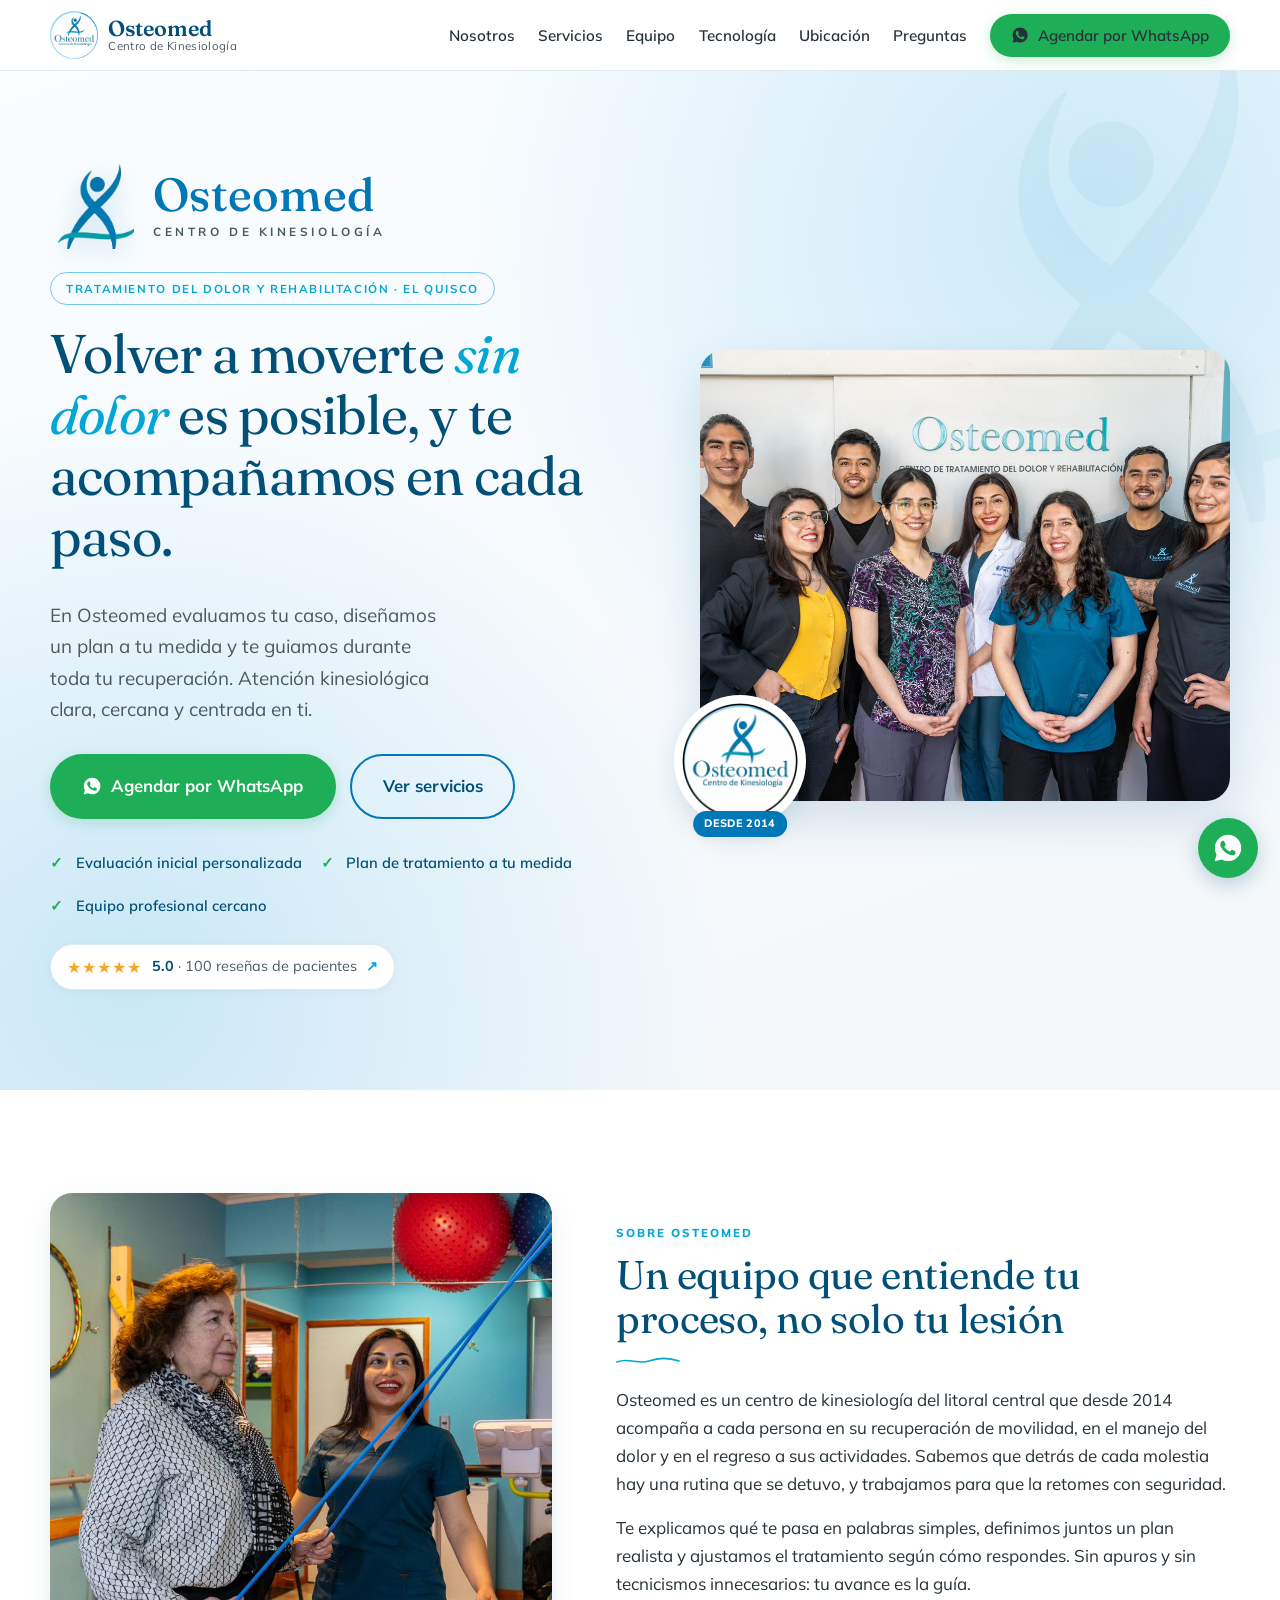
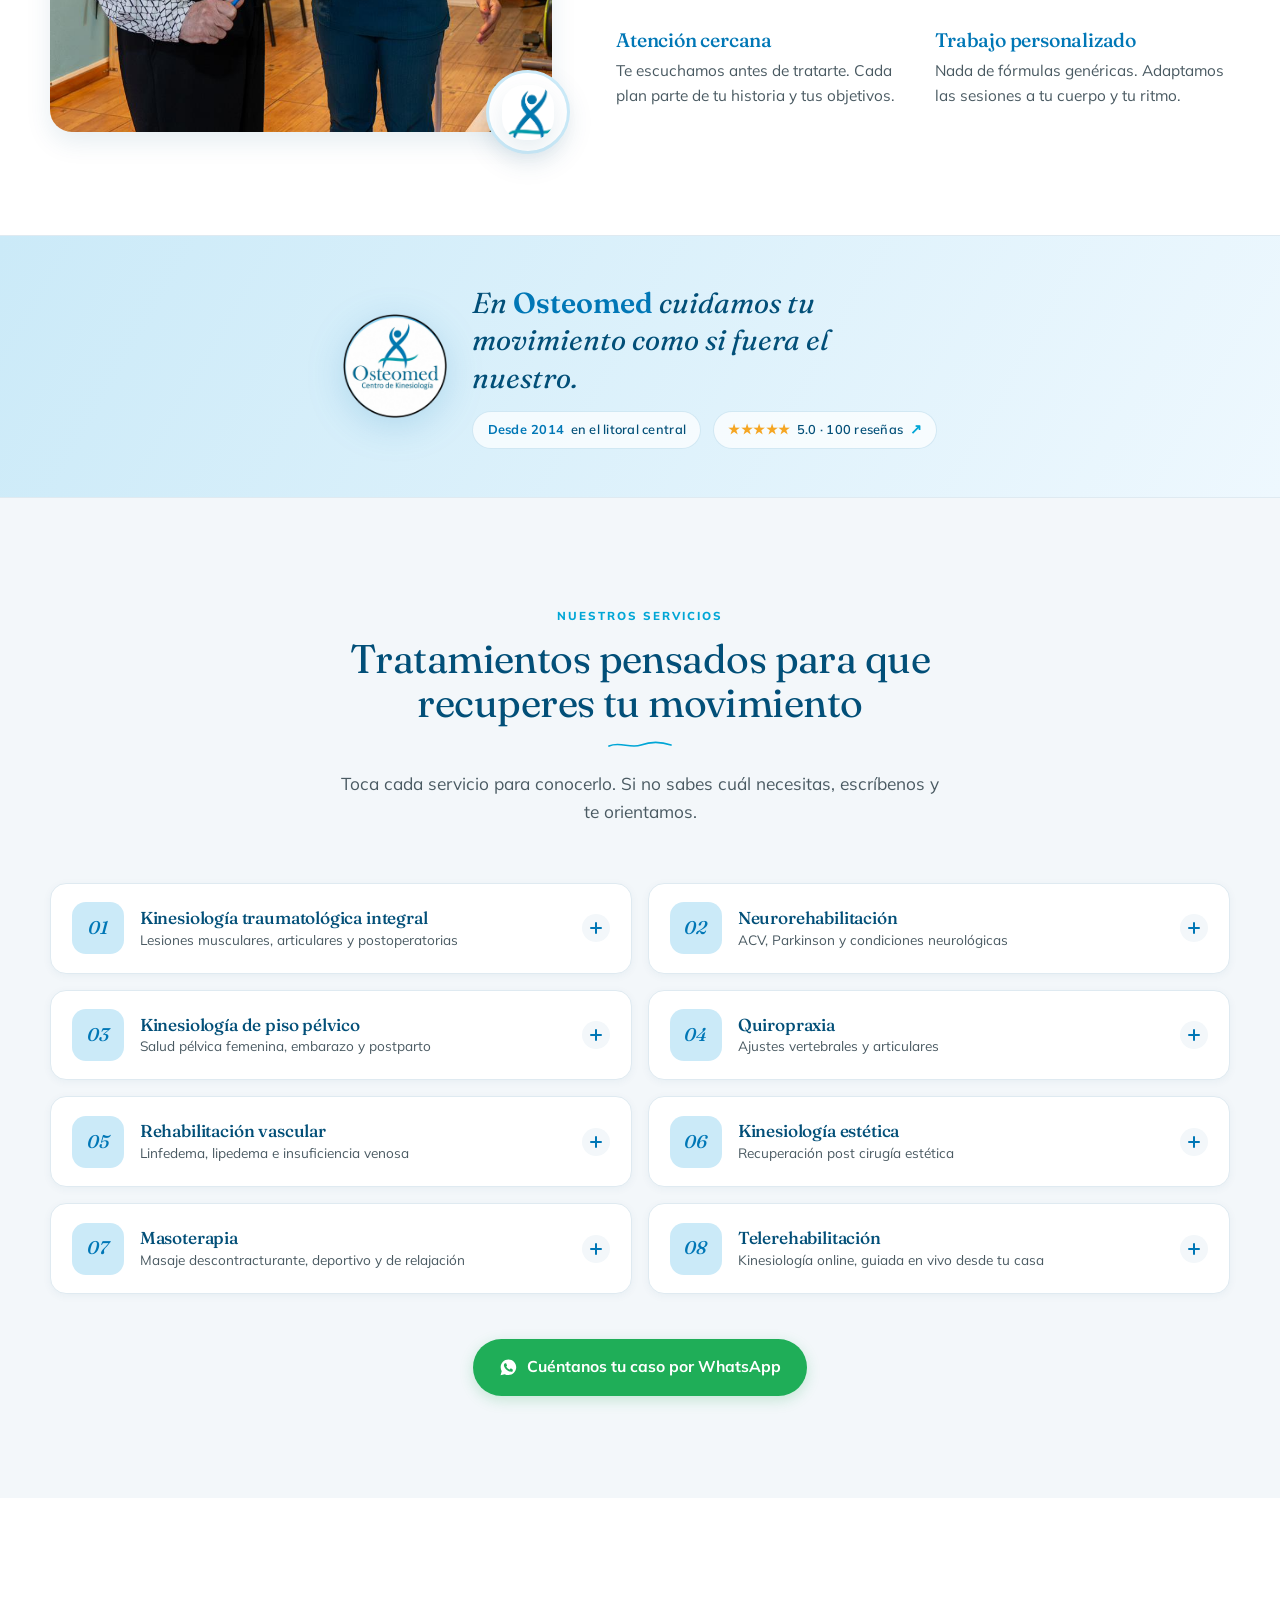
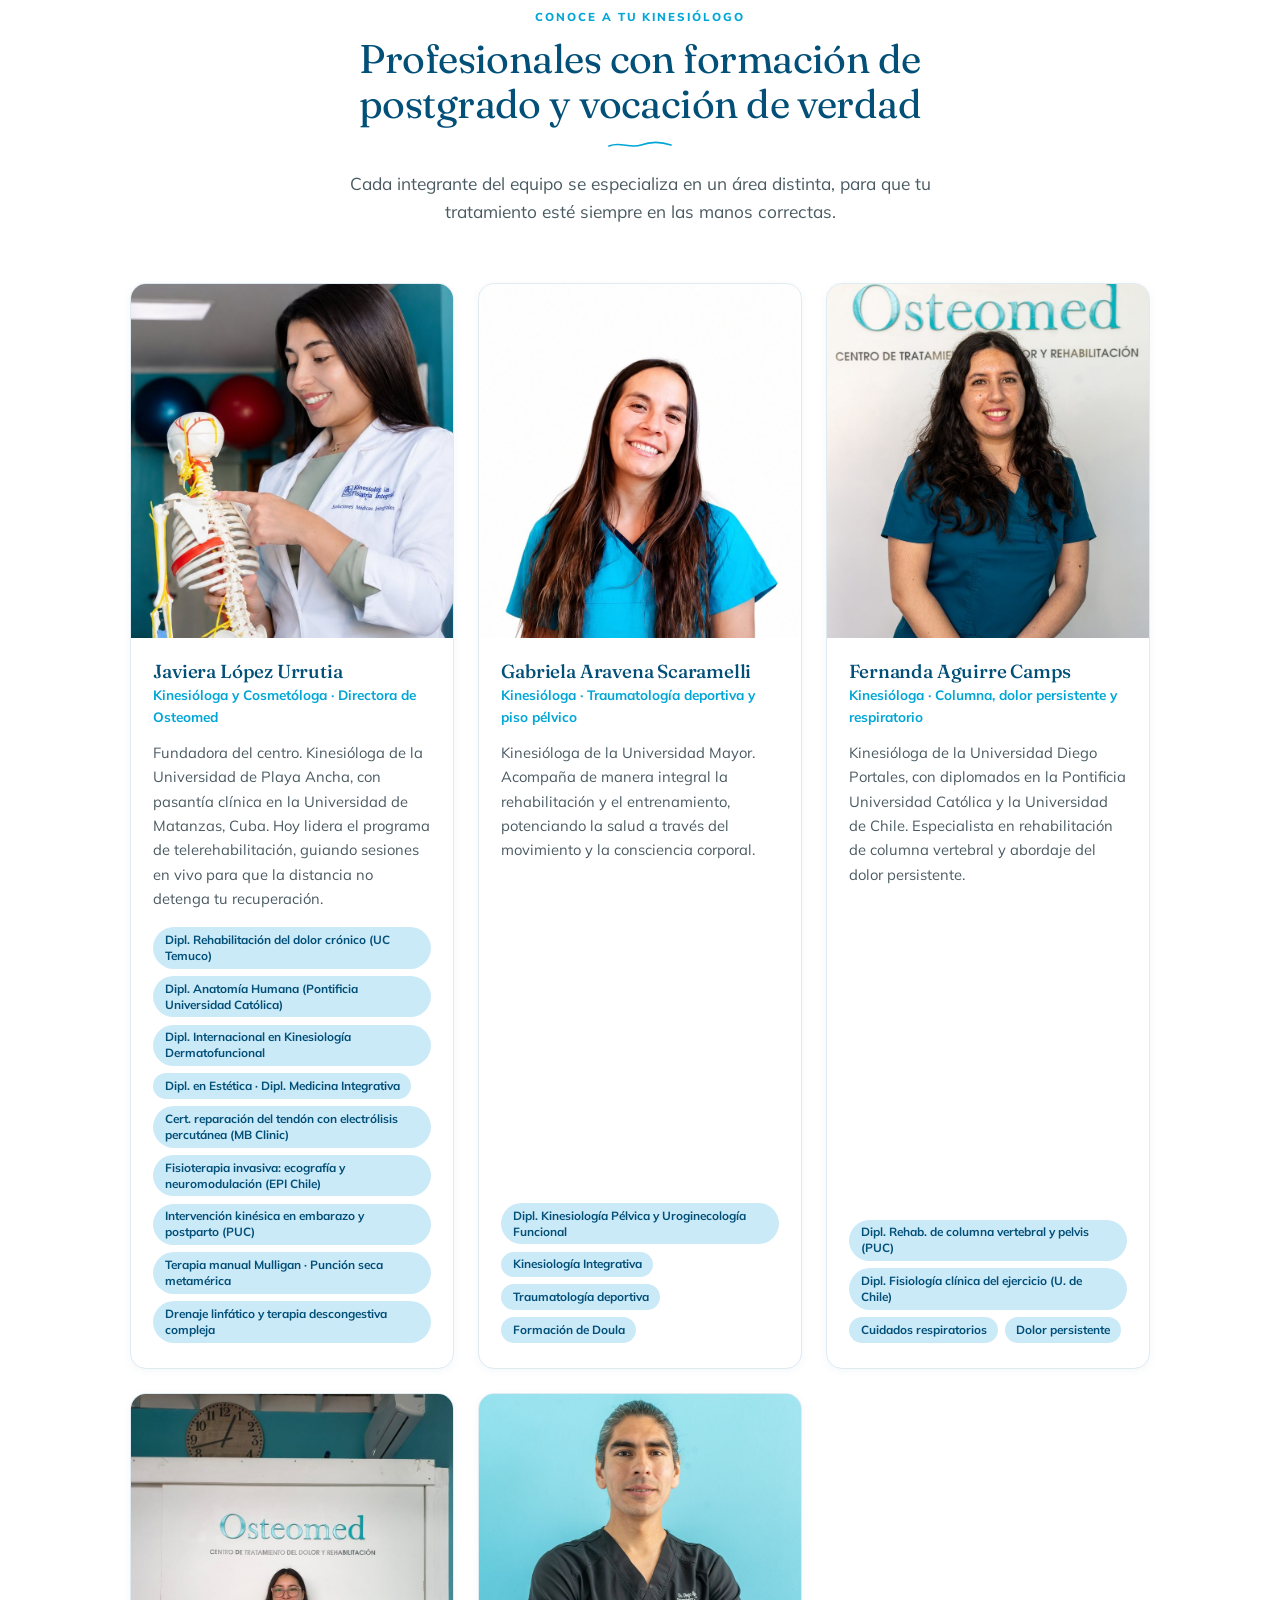
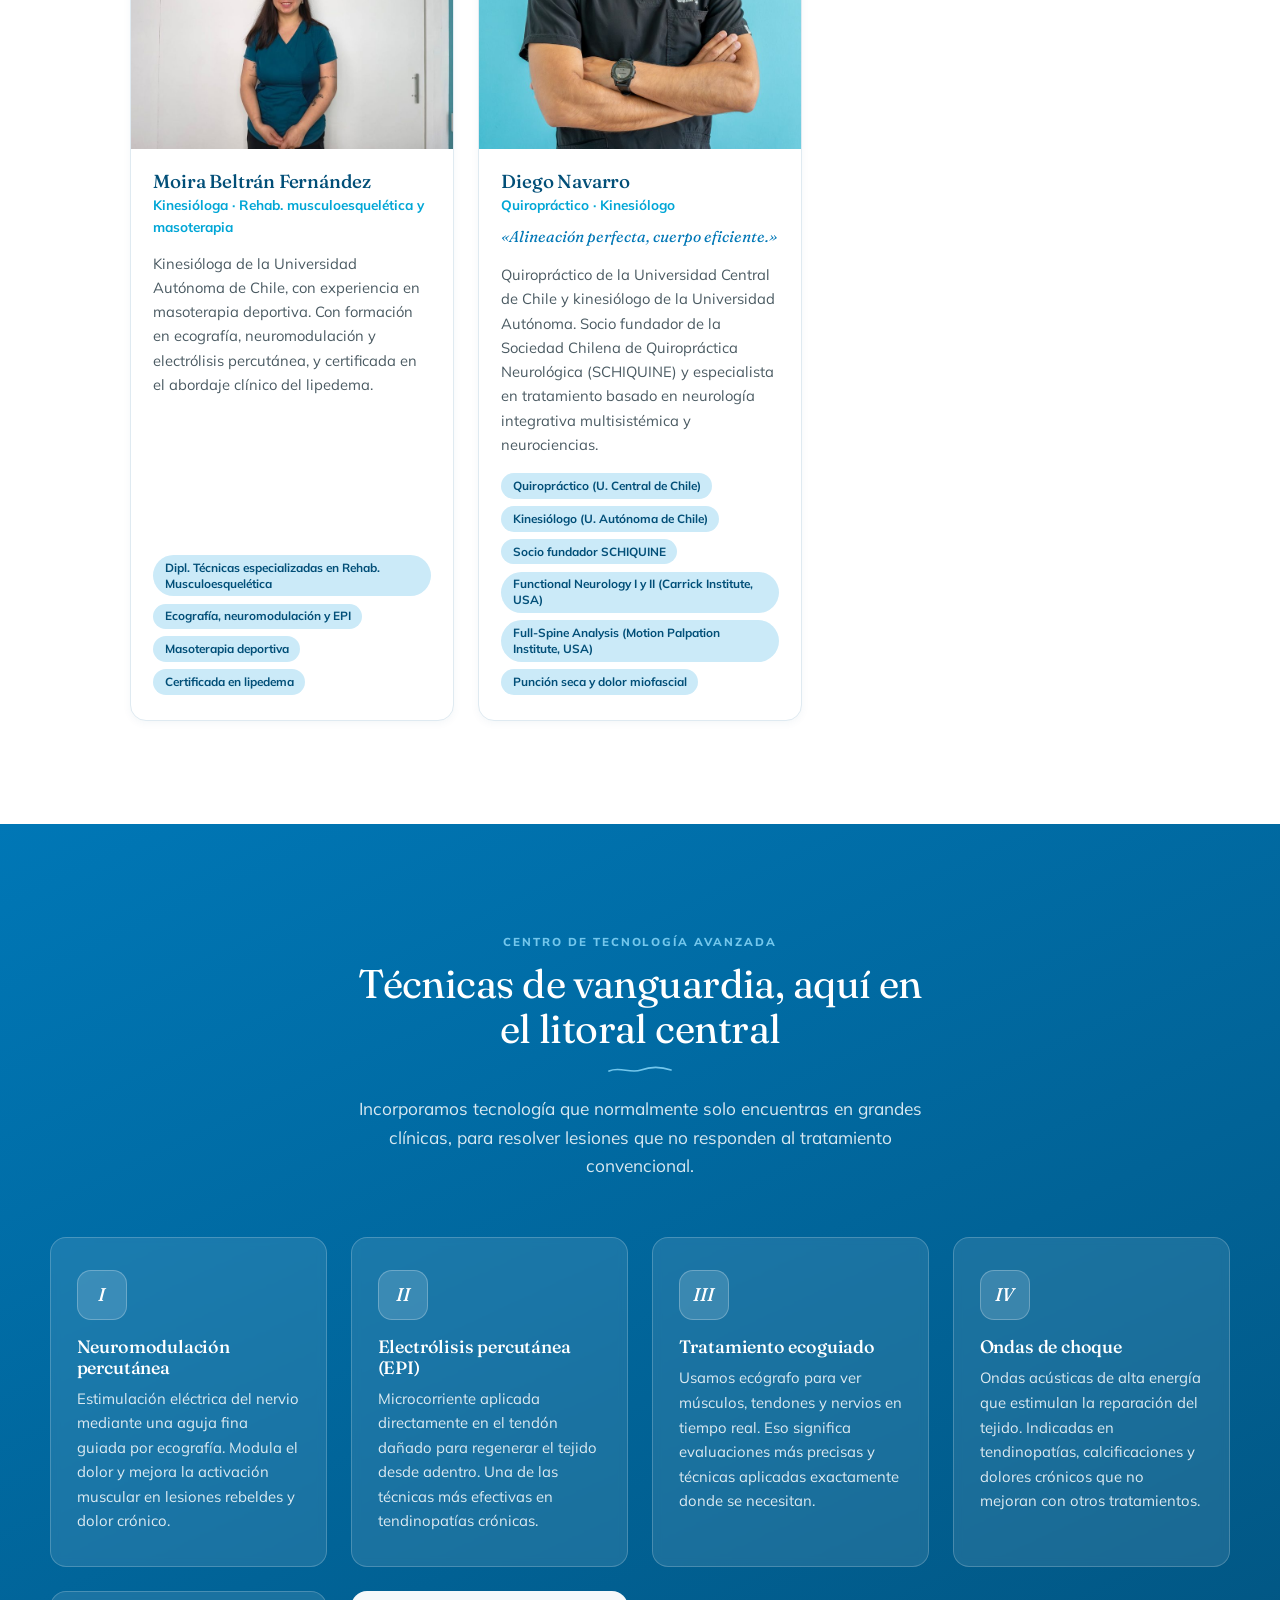
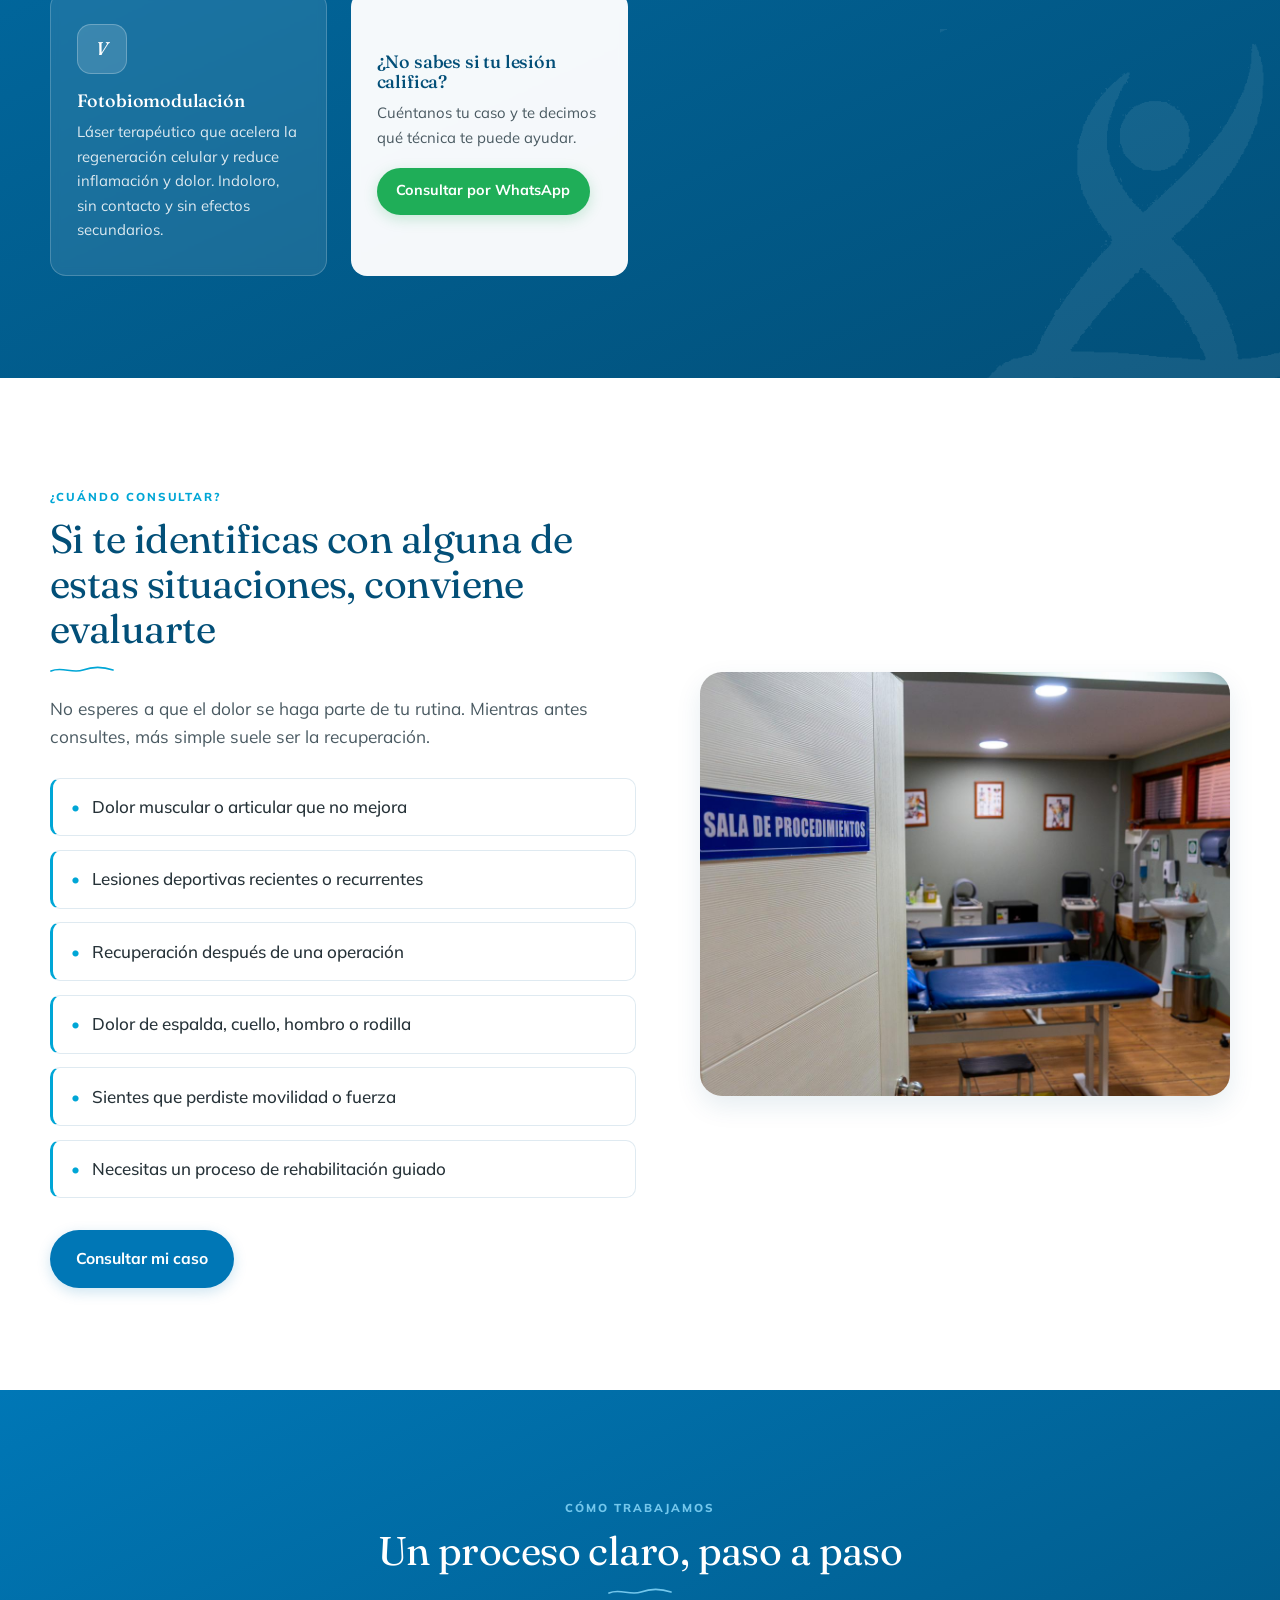
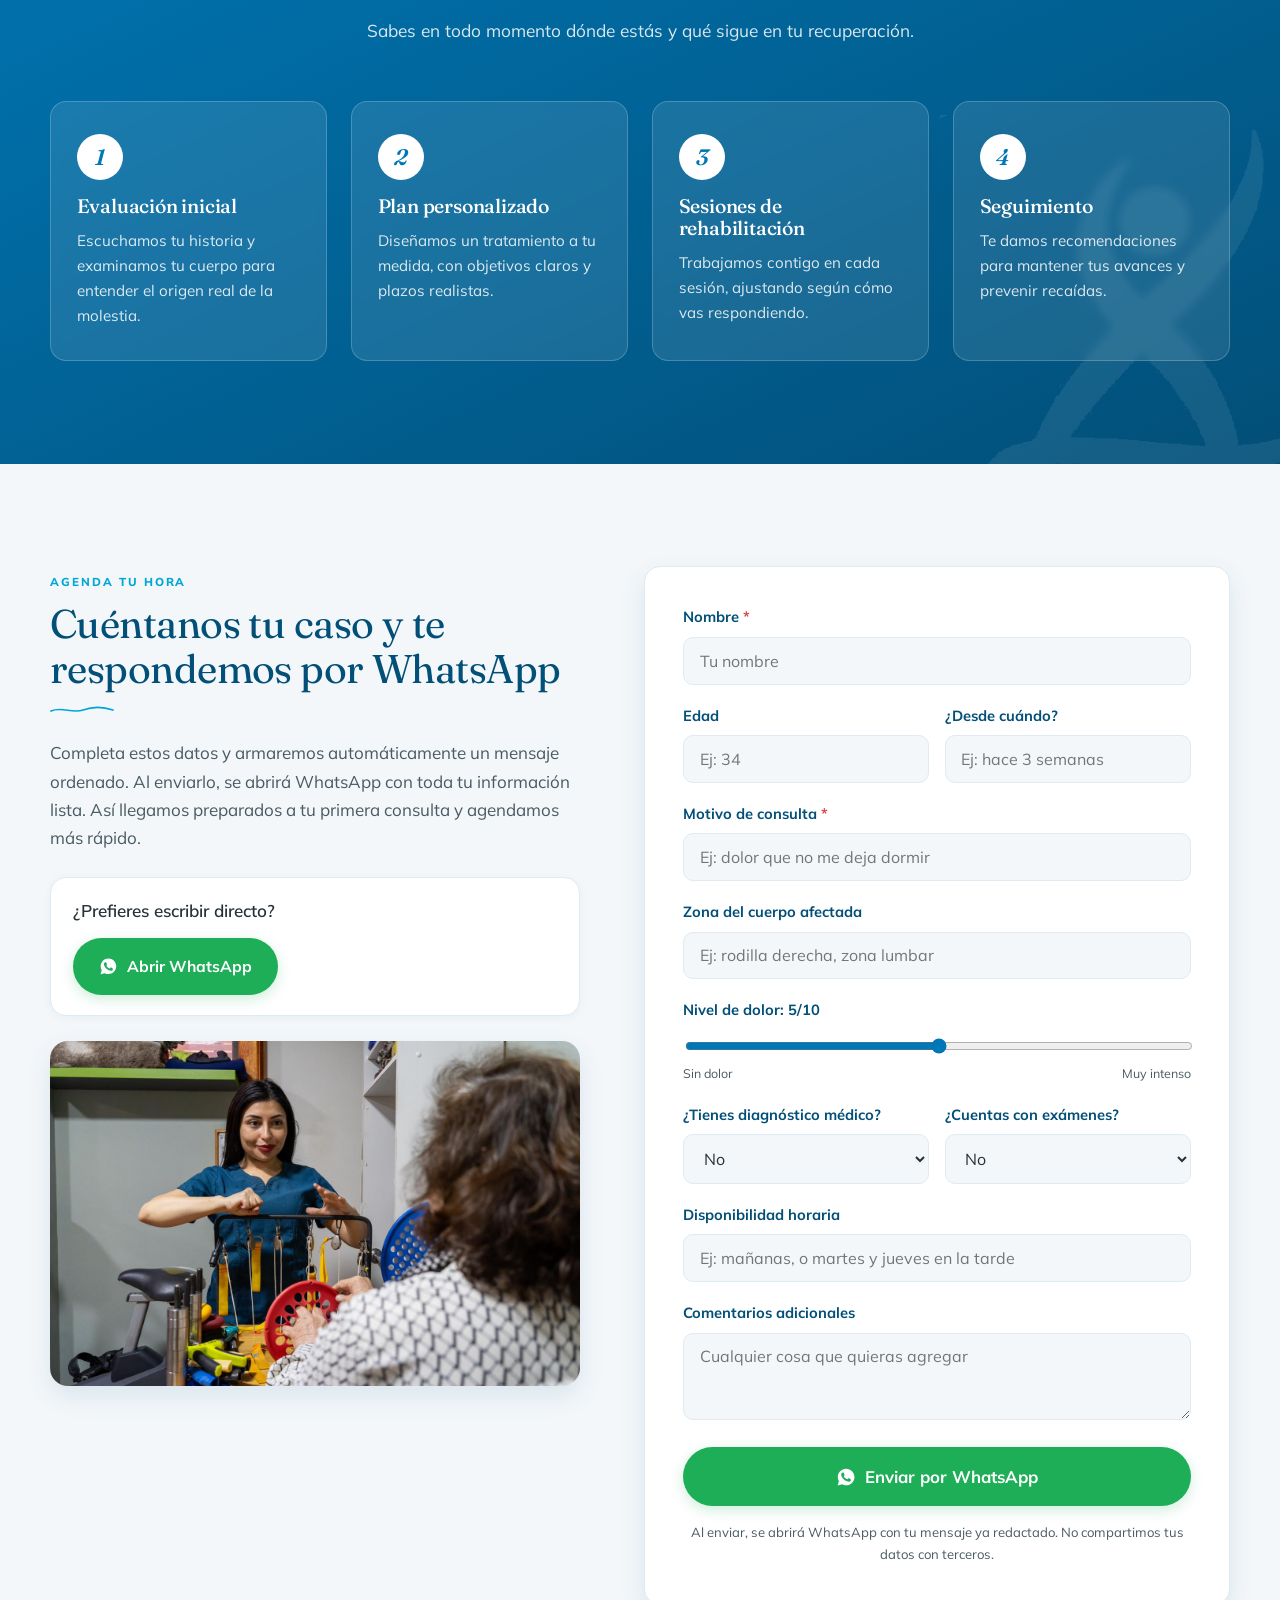
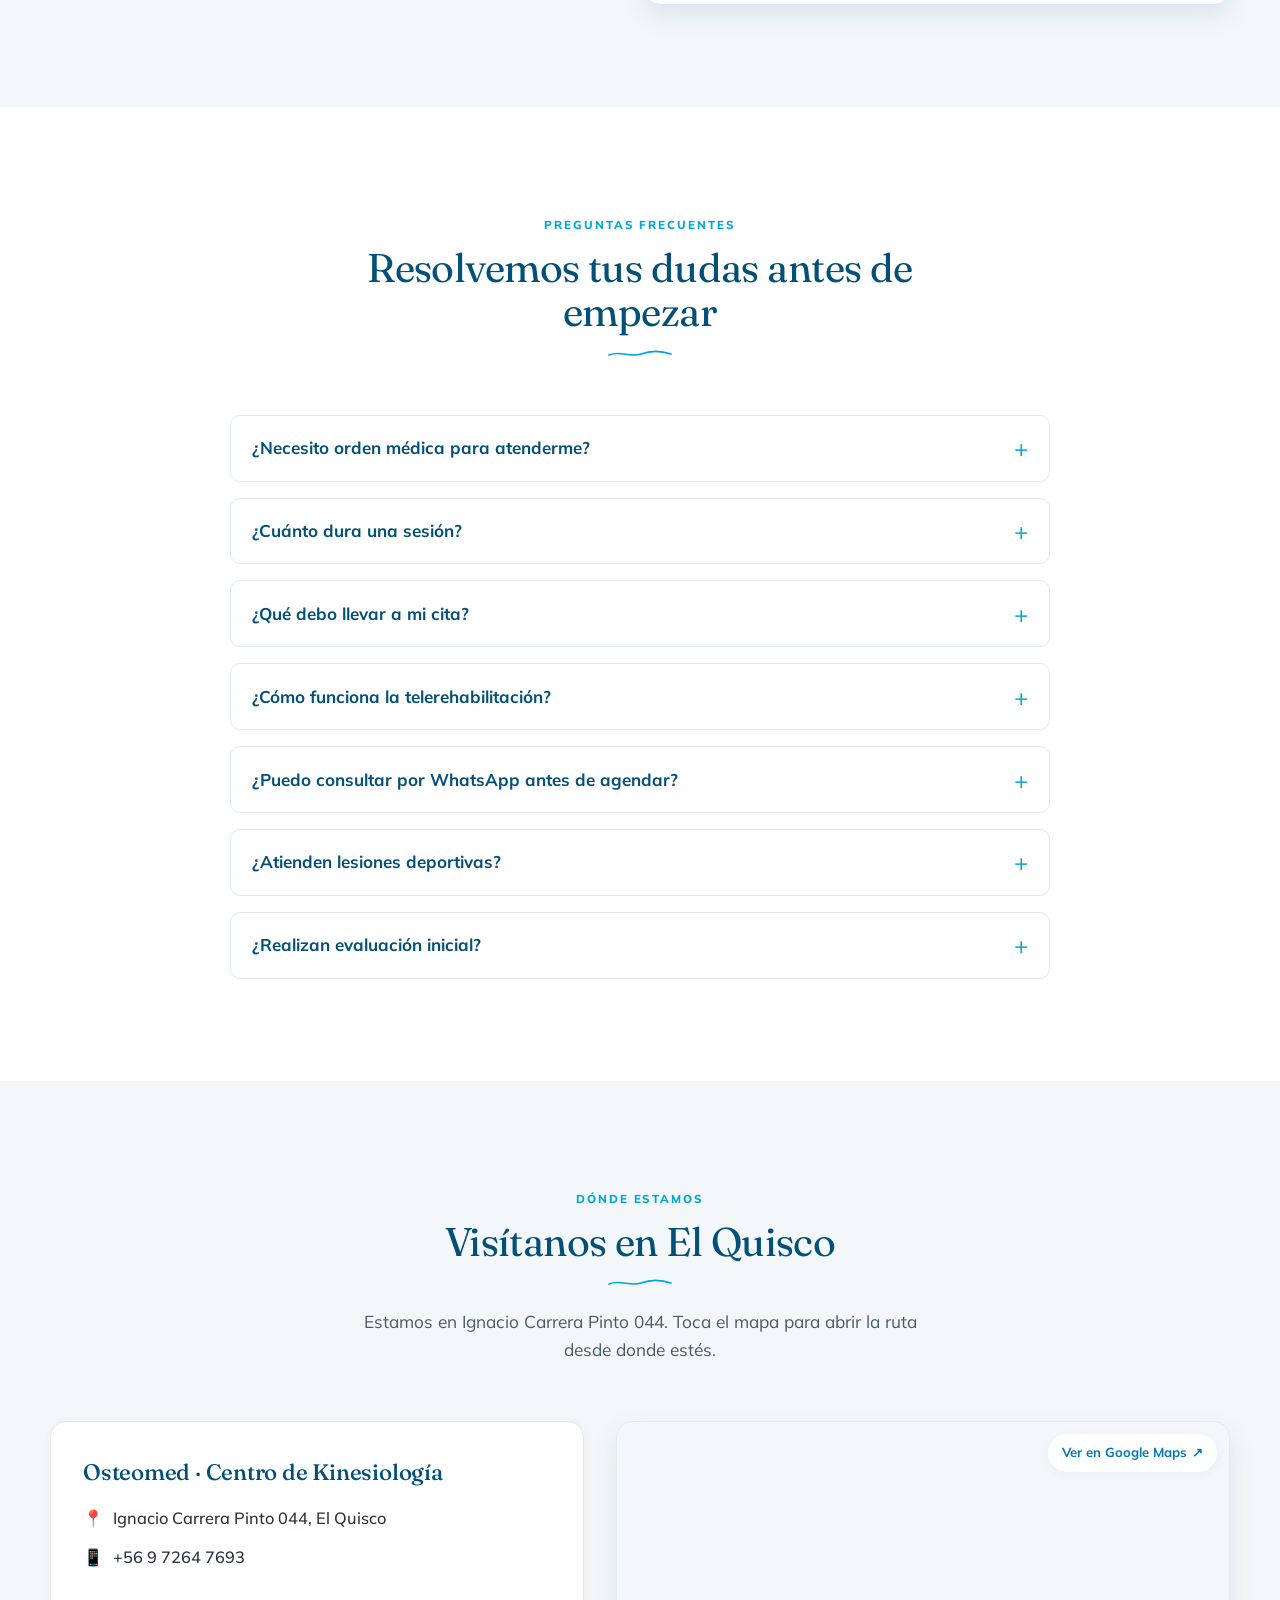
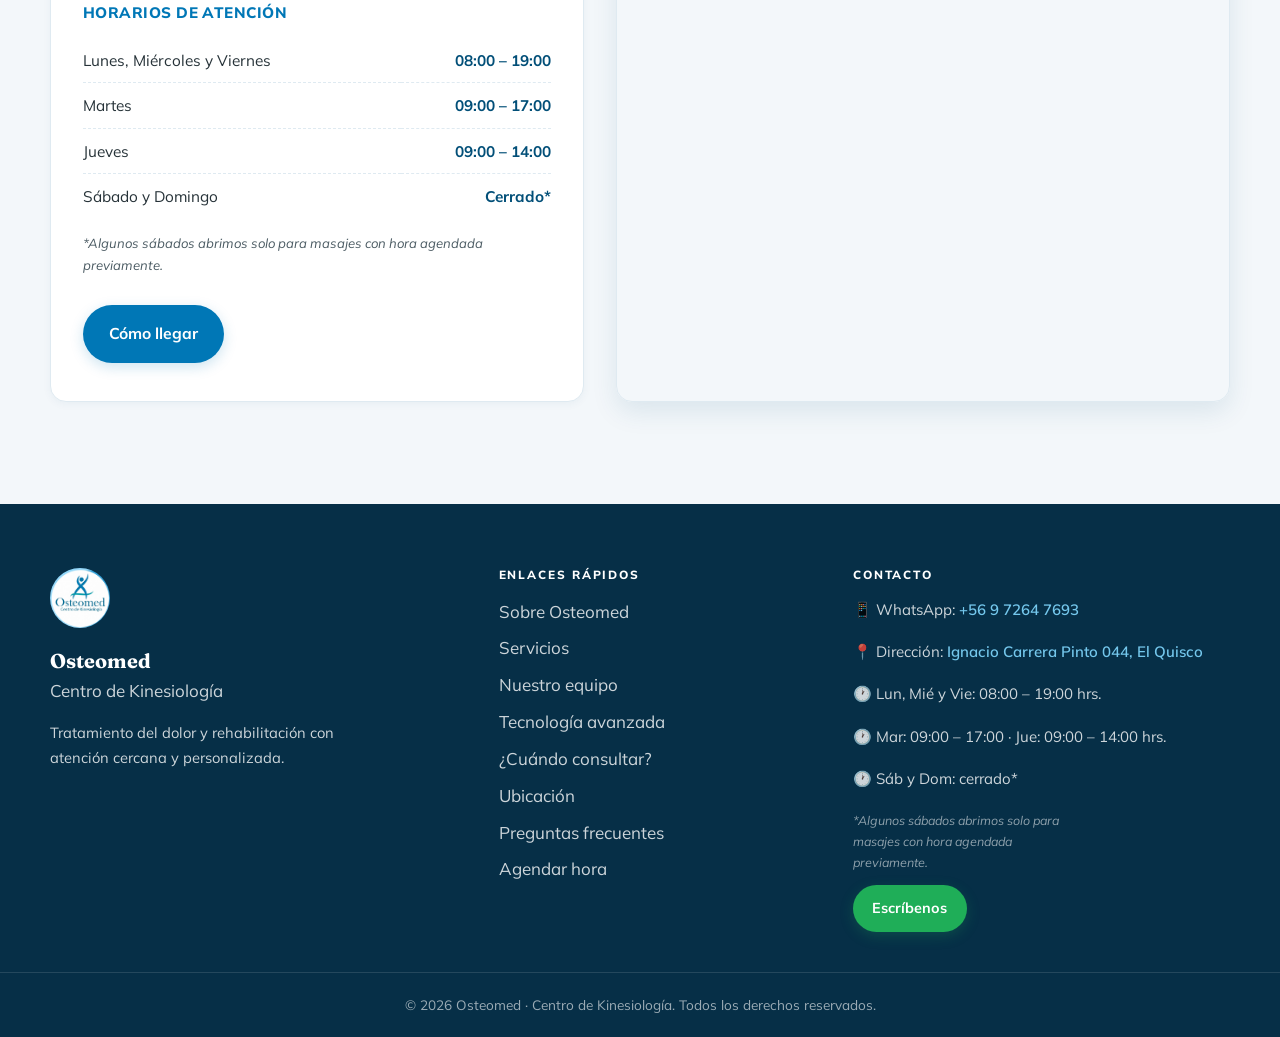
==== commit 3af1a61e: "osteomed ultimos cambios" ====
--- a/index.html
+++ b/index.html
@@ -347,12 +347,14 @@
             </div>
             <div class="team-info">
               <h3>Javiera López Urrutia</h3>
-              <p class="team-role">Kinesióloga · Directora de Osteomed</p>
+              <p class="team-role">Kinesióloga y Cosmetóloga · Directora de Osteomed</p>
               <p class="team-bio">Fundadora del centro. Kinesióloga de la Universidad de Playa Ancha, con pasantía clínica en la Universidad de Matanzas, Cuba. Hoy lidera el programa de telerehabilitación, guiando sesiones en vivo para que la distancia no detenga tu recuperación.</p>
               <ul class="team-tags">
                 <li>Dipl. Rehabilitación del dolor crónico (UC Temuco)</li>
+                <li>Dipl. Anatomía Humana (Pontificia Universidad Católica)</li>
                 <li>Dipl. Internacional en Kinesiología Dermatofuncional</li>
-                <li>Dipl. Medicina Integrativa</li>
+                <li>Dipl. en Estética · Dipl. Medicina Integrativa</li>
+                <li>Cert. reparación del tendón con electrólisis percutánea (MB Clinic)</li>
                 <li>Fisioterapia invasiva: ecografía y neuromodulación (EPI Chile)</li>
                 <li>Intervención kinésica en embarazo y postparto (PUC)</li>
                 <li>Terapia manual Mulligan · Punción seca metamérica</li>
@@ -363,7 +365,7 @@
 
           <article class="team-card">
             <div class="team-photo">
-              <img src="assets/team-gabriela.jpg" alt="Gabriela Aravena Scaramelli, kinesióloga especializada en traumatología deportiva y piso pélvico" loading="lazy" style="object-position: center 30%;" />
+              <img src="assets/team-gabriela.jpg" alt="Gabriela Aravena Scaramelli, kinesióloga especializada en traumatología deportiva y piso pélvico" loading="lazy" />
             </div>
             <div class="team-info">
               <h3>Gabriela Aravena Scaramelli</h3>
@@ -402,12 +404,12 @@
             <div class="team-info">
               <h3>Moira Beltrán Fernández</h3>
               <p class="team-role">Kinesióloga · Rehab. musculoesquelética y masoterapia</p>
-              <p class="team-bio">Kinesióloga de la Universidad Autónoma de Chile, con experiencia en masoterapia deportiva. Actualmente se perfecciona en ecografía, neuromodulación y electrólisis percutánea, y en el abordaje clínico del lipedema.</p>
+              <p class="team-bio">Kinesióloga de la Universidad Autónoma de Chile, con experiencia en masoterapia deportiva. Con formación en ecografía, neuromodulación y electrólisis percutánea, y certificada en el abordaje clínico del lipedema.</p>
               <ul class="team-tags">
                 <li>Dipl. Técnicas especializadas en Rehab. Musculoesquelética</li>
-                <li>Ecografía, neuromodulación y EPI (en curso)</li>
+                <li>Ecografía, neuromodulación y EPI</li>
                 <li>Masoterapia deportiva</li>
-                <li>Pasantía clínica en lipedema (en curso)</li>
+                <li>Certificada en lipedema</li>
               </ul>
             </div>
           </article>
@@ -429,7 +431,6 @@
                 <li>Full-Spine Analysis (Motion Palpation Institute, USA)</li>
                 <li>Punción seca y dolor miofascial</li>
               </ul>
-              <a class="team-link" href="https://www.instagram.com/dnavarroquiro/" target="_blank" rel="noopener">@dnavarroquiro ↗</a>
             </div>
           </article>
         </div>
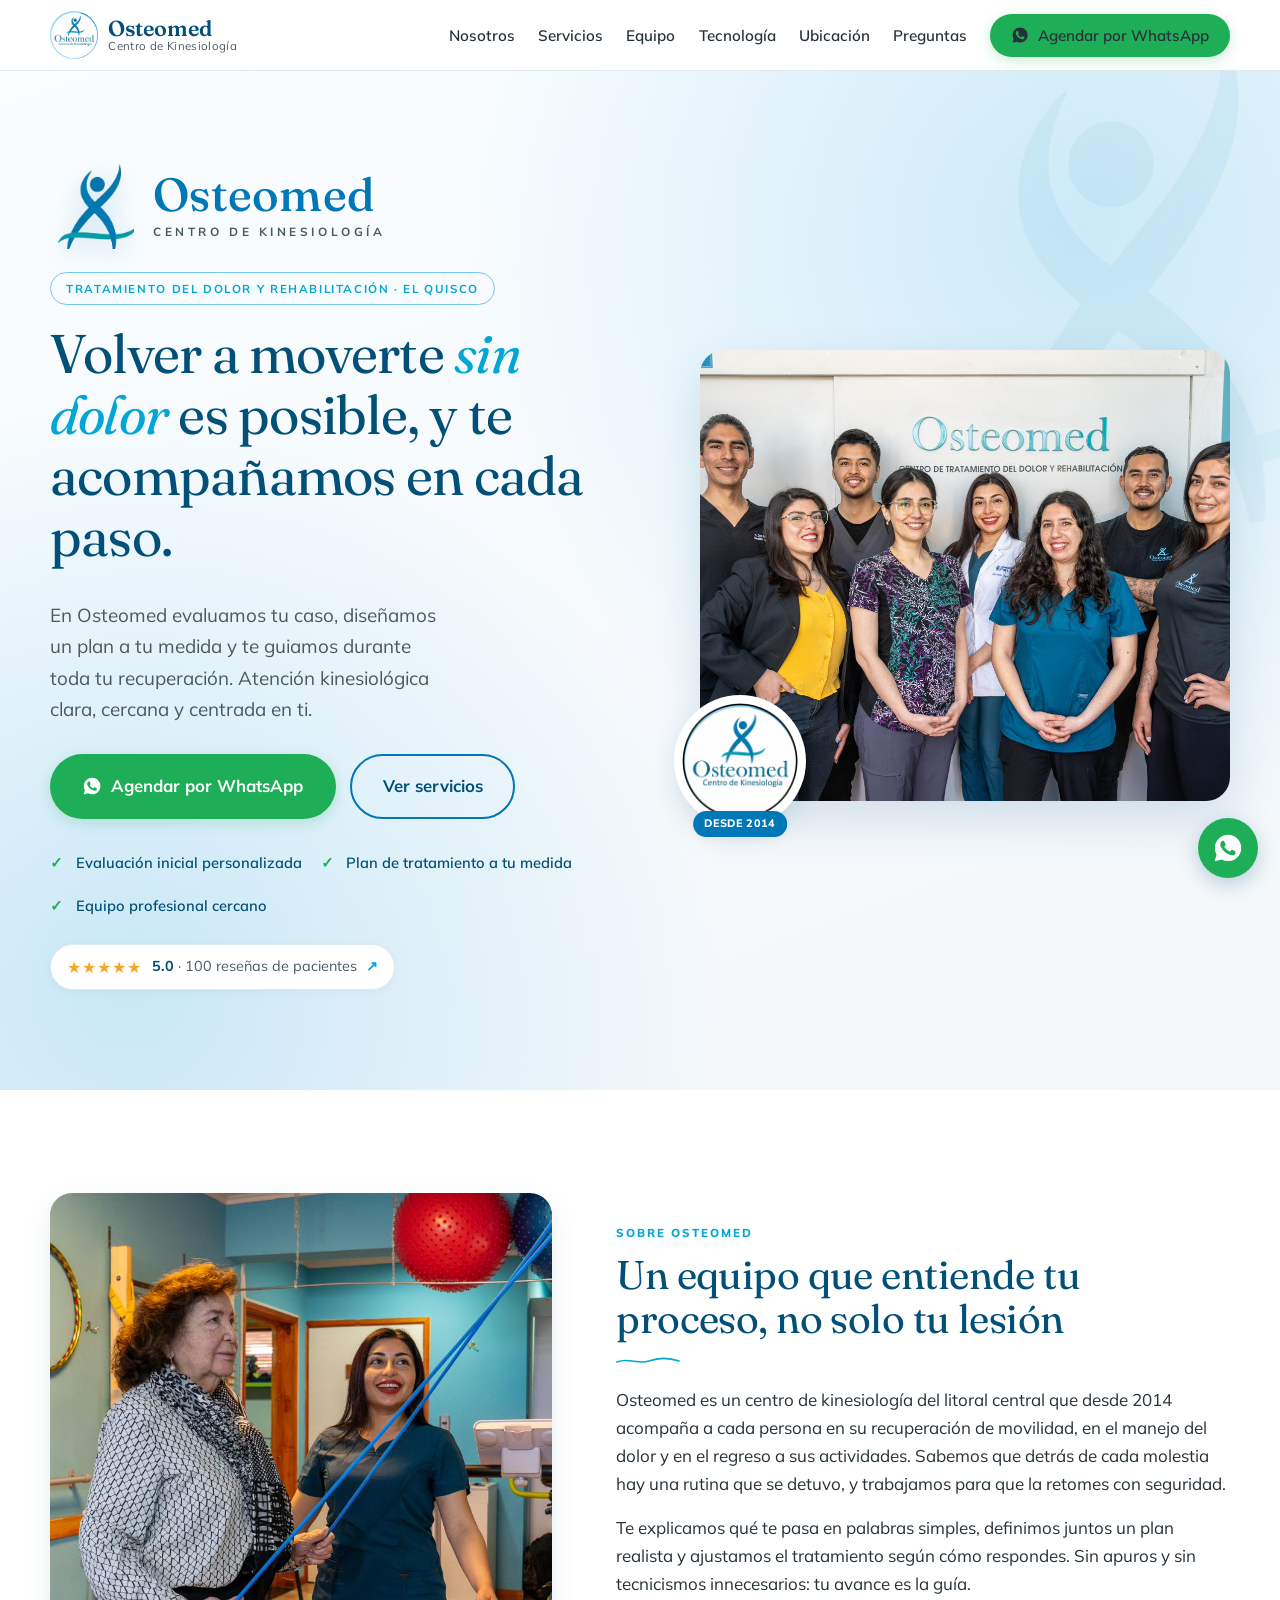
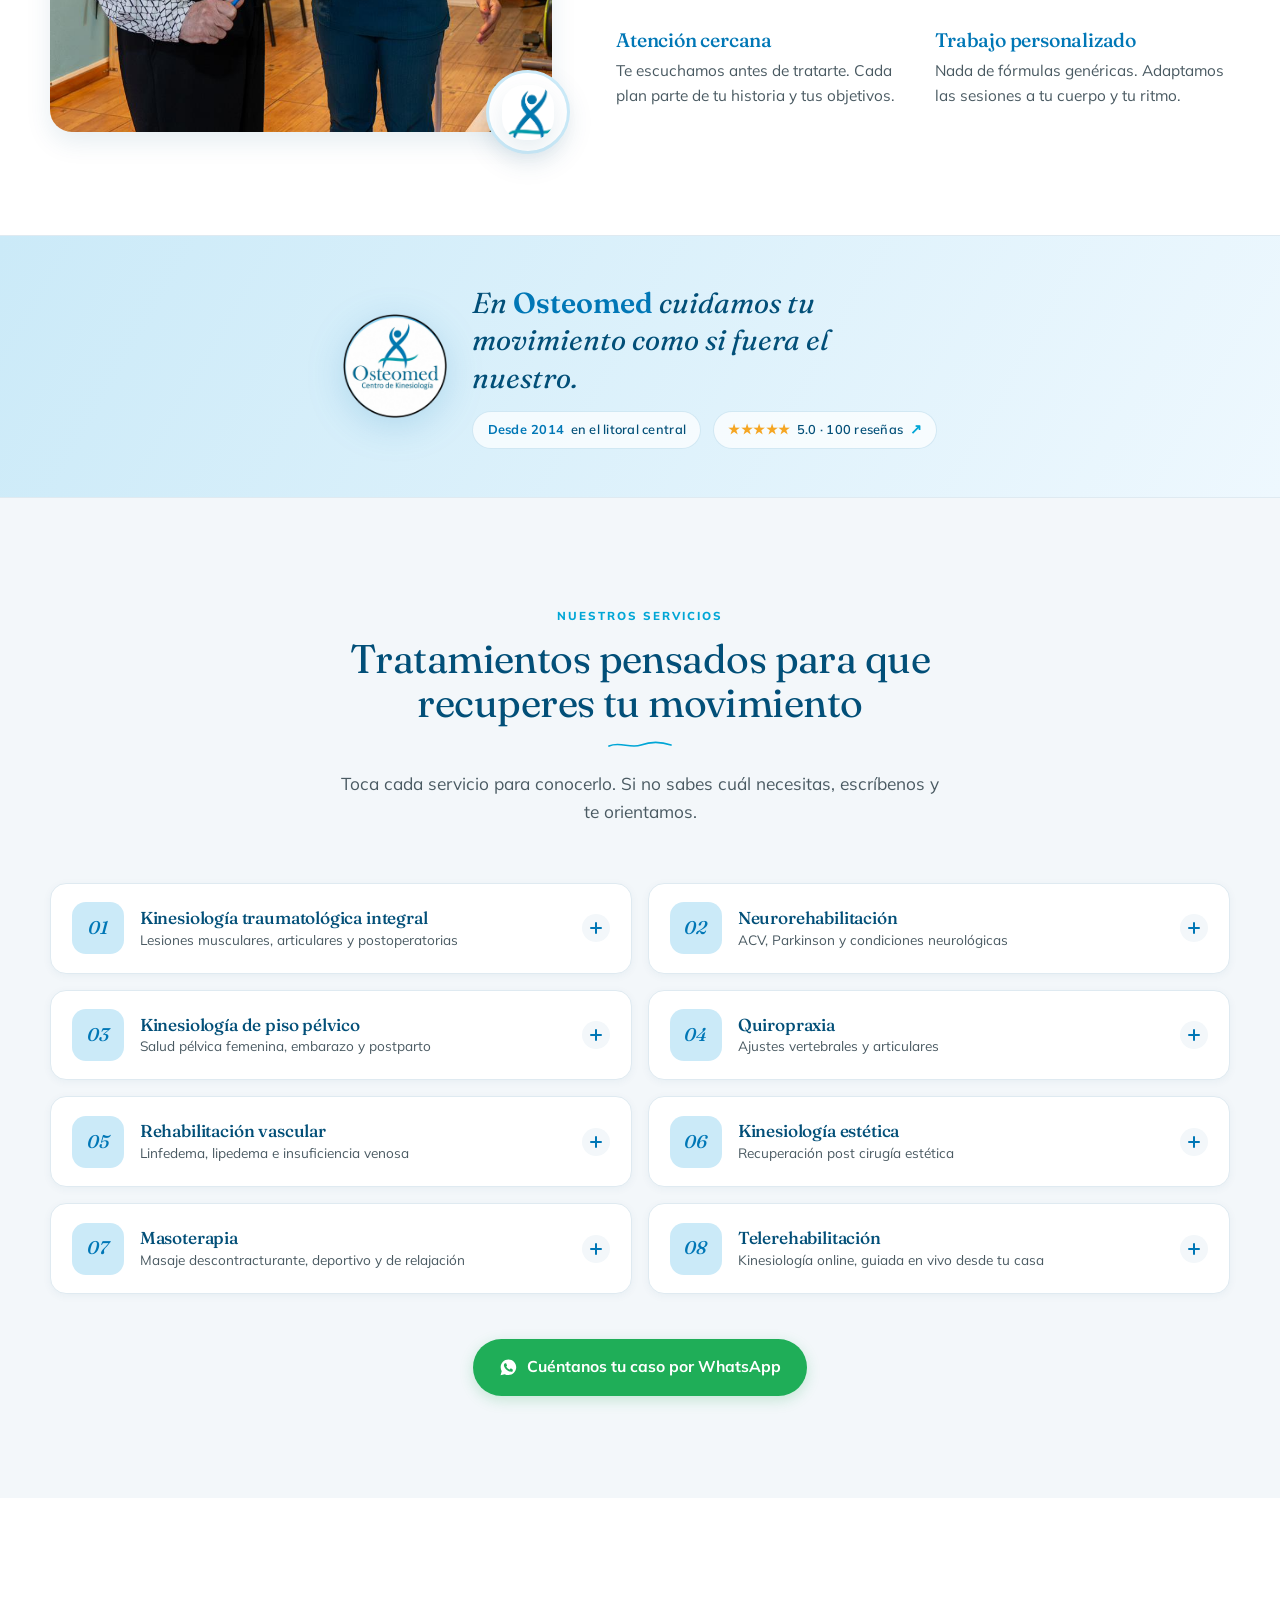
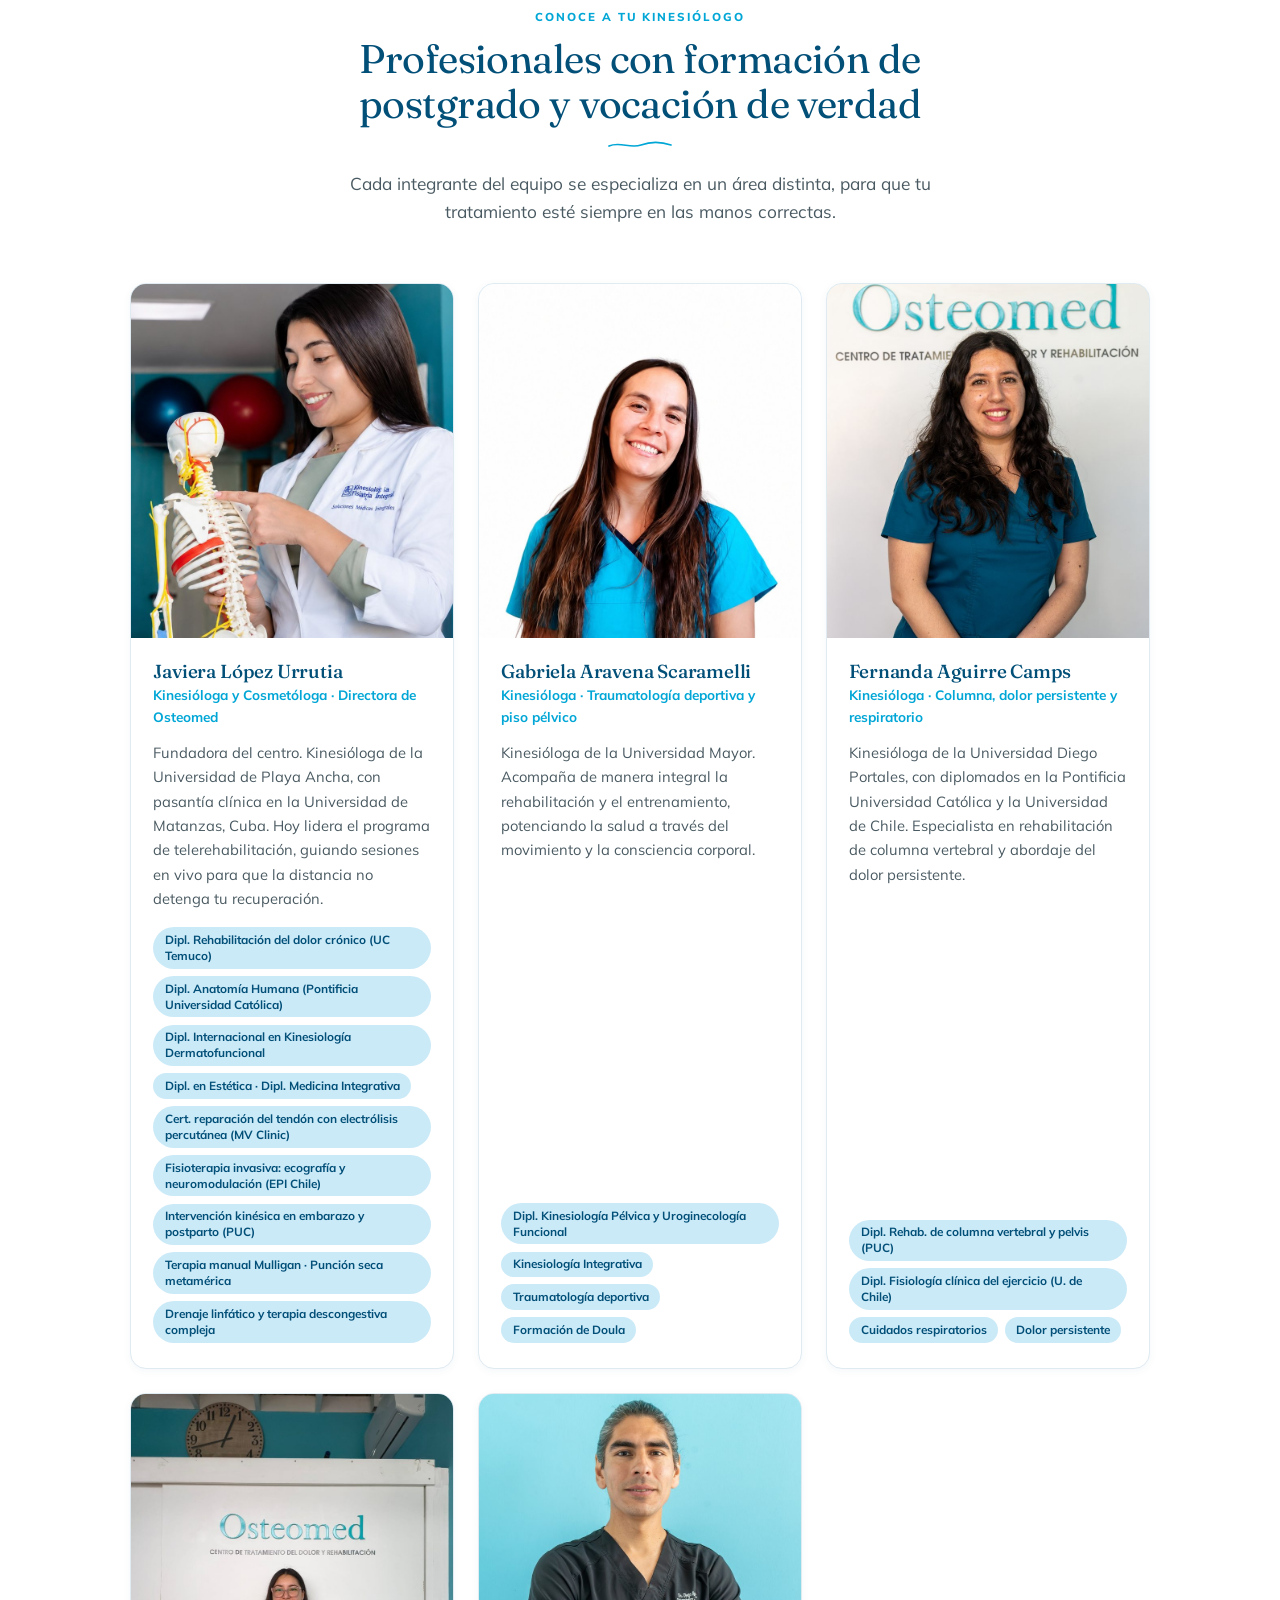
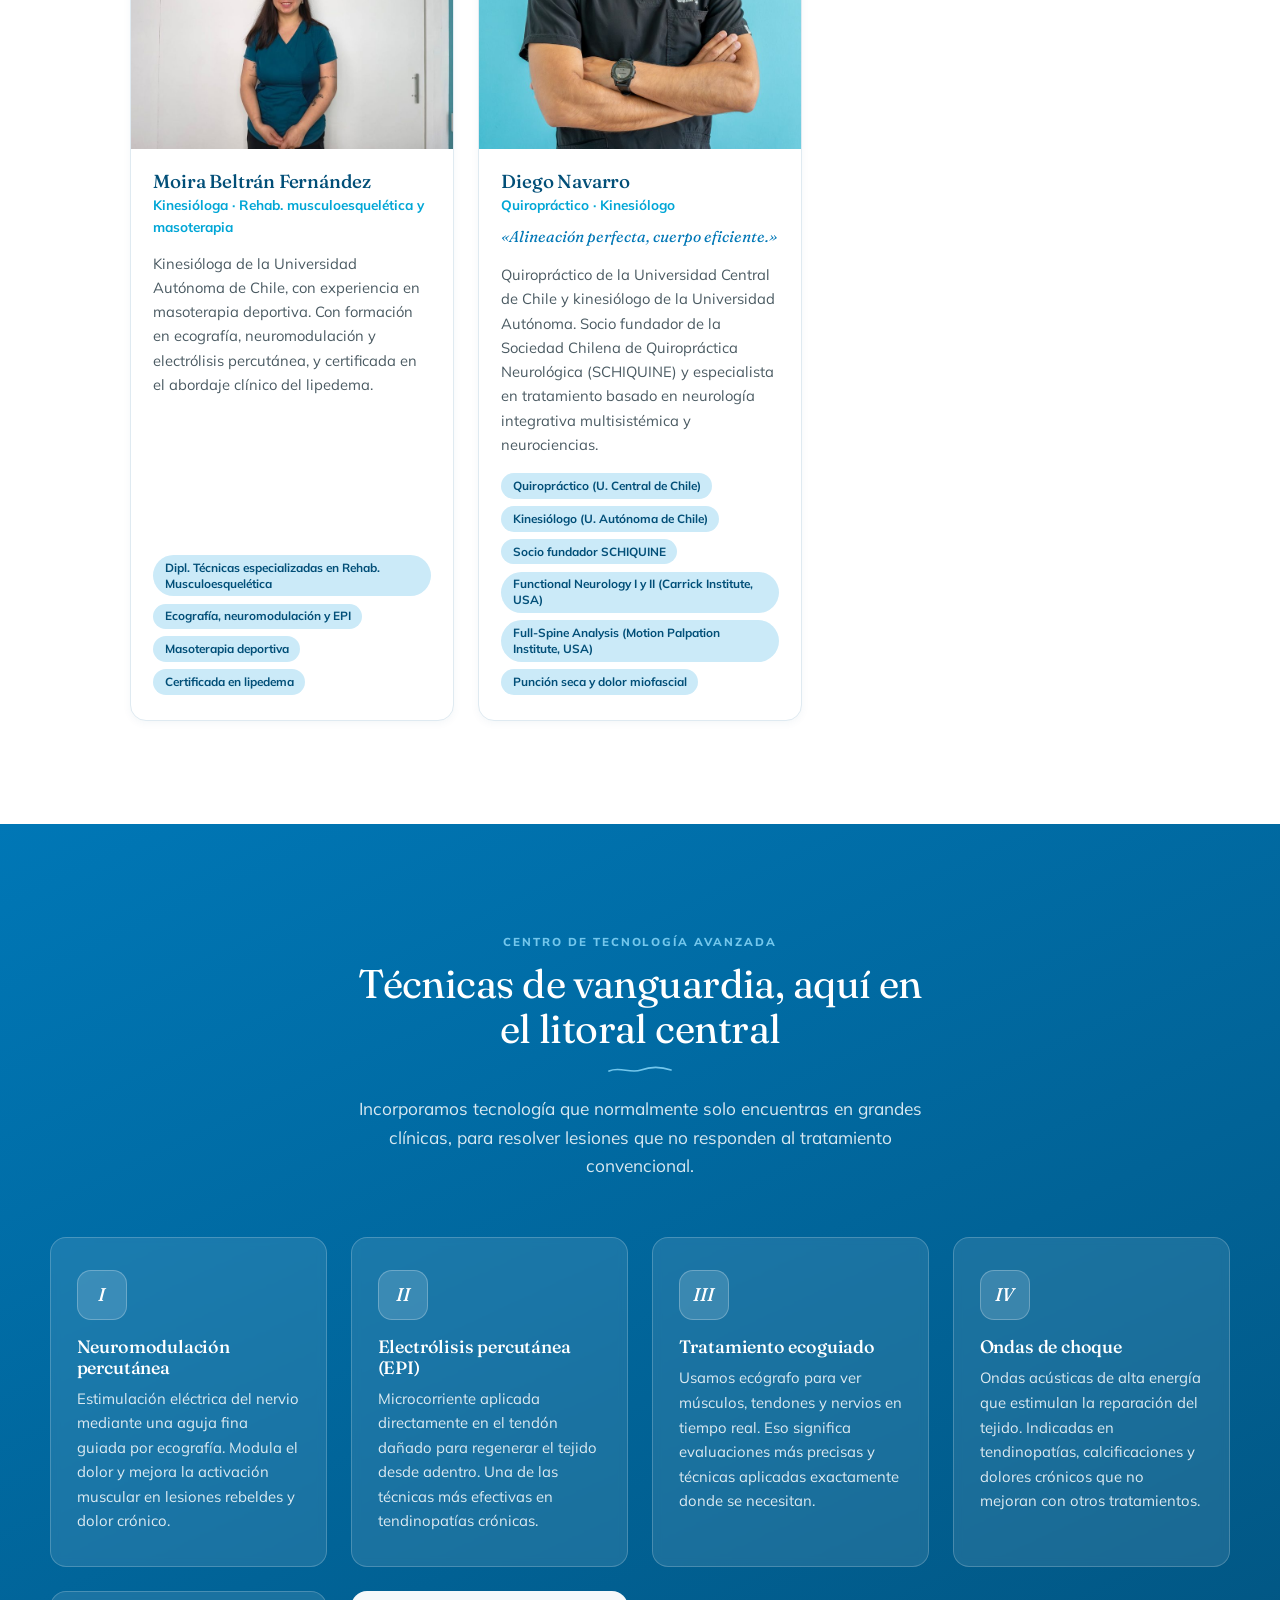
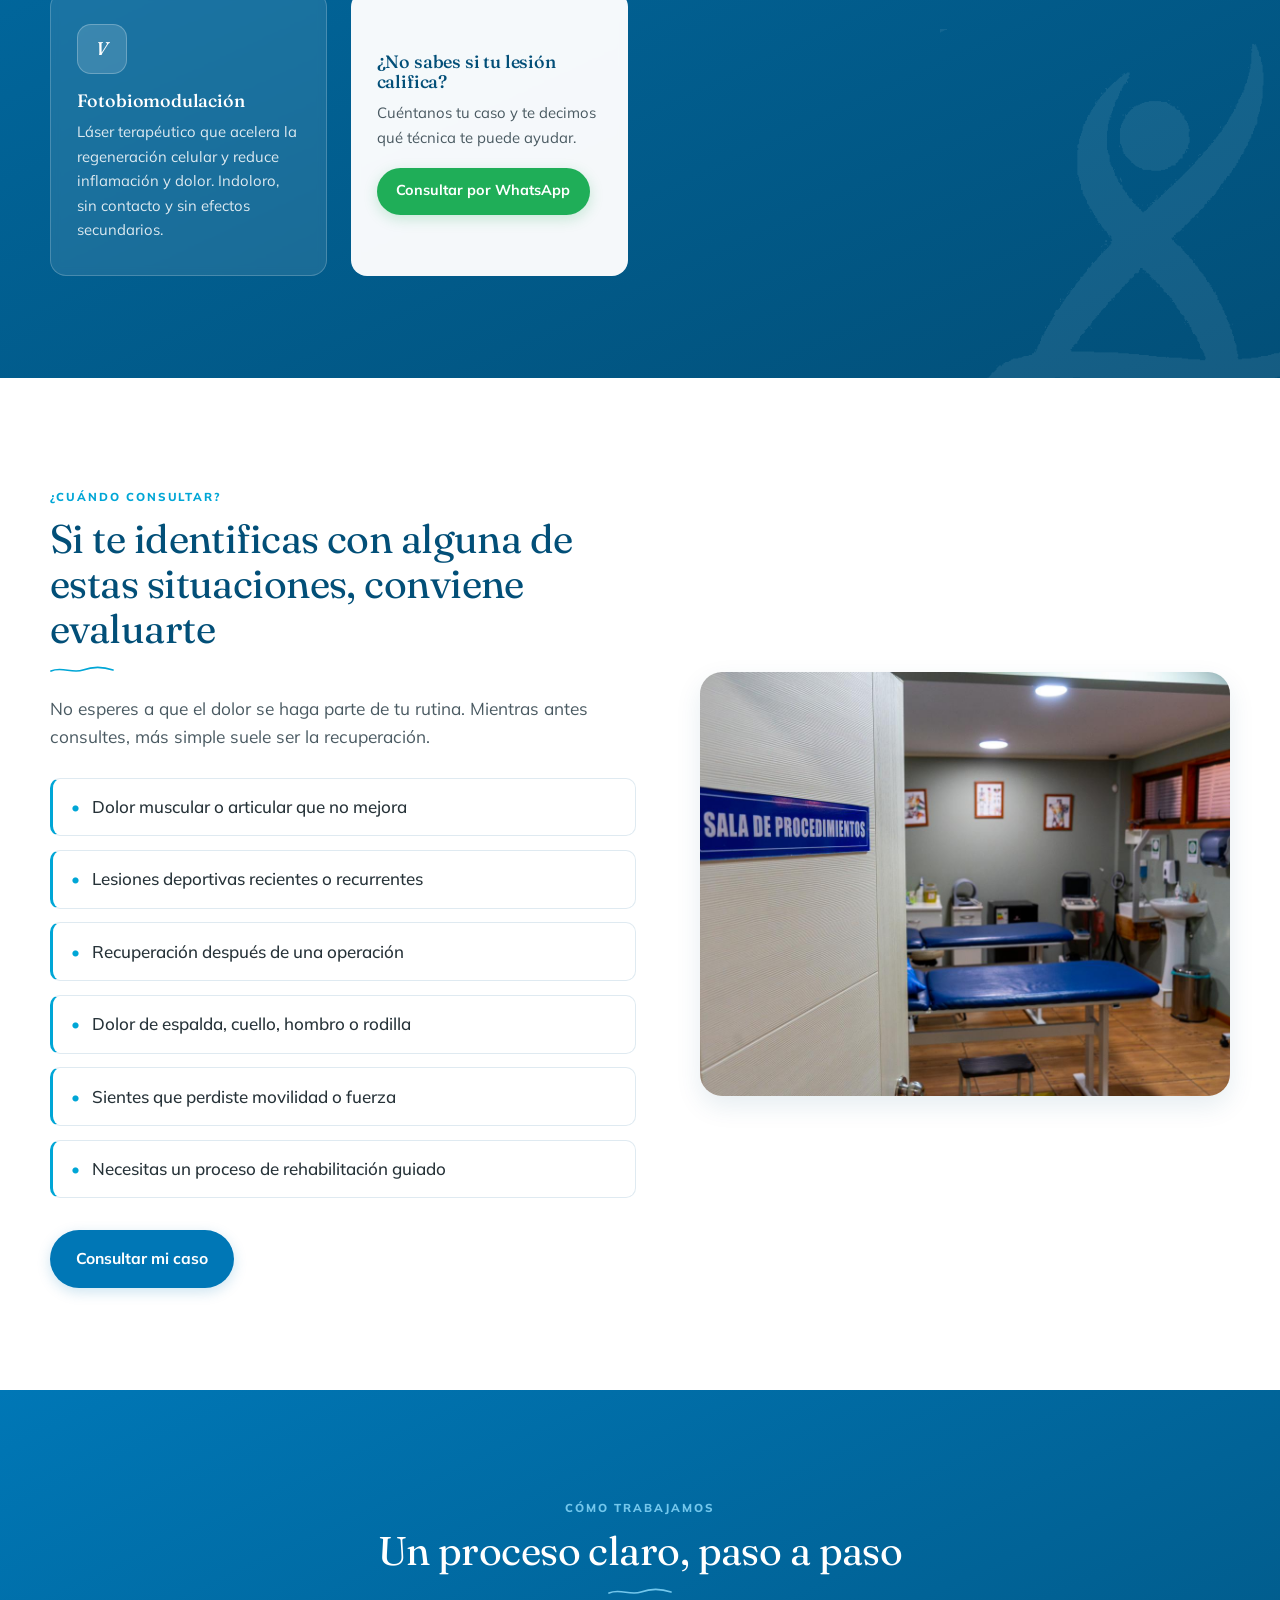
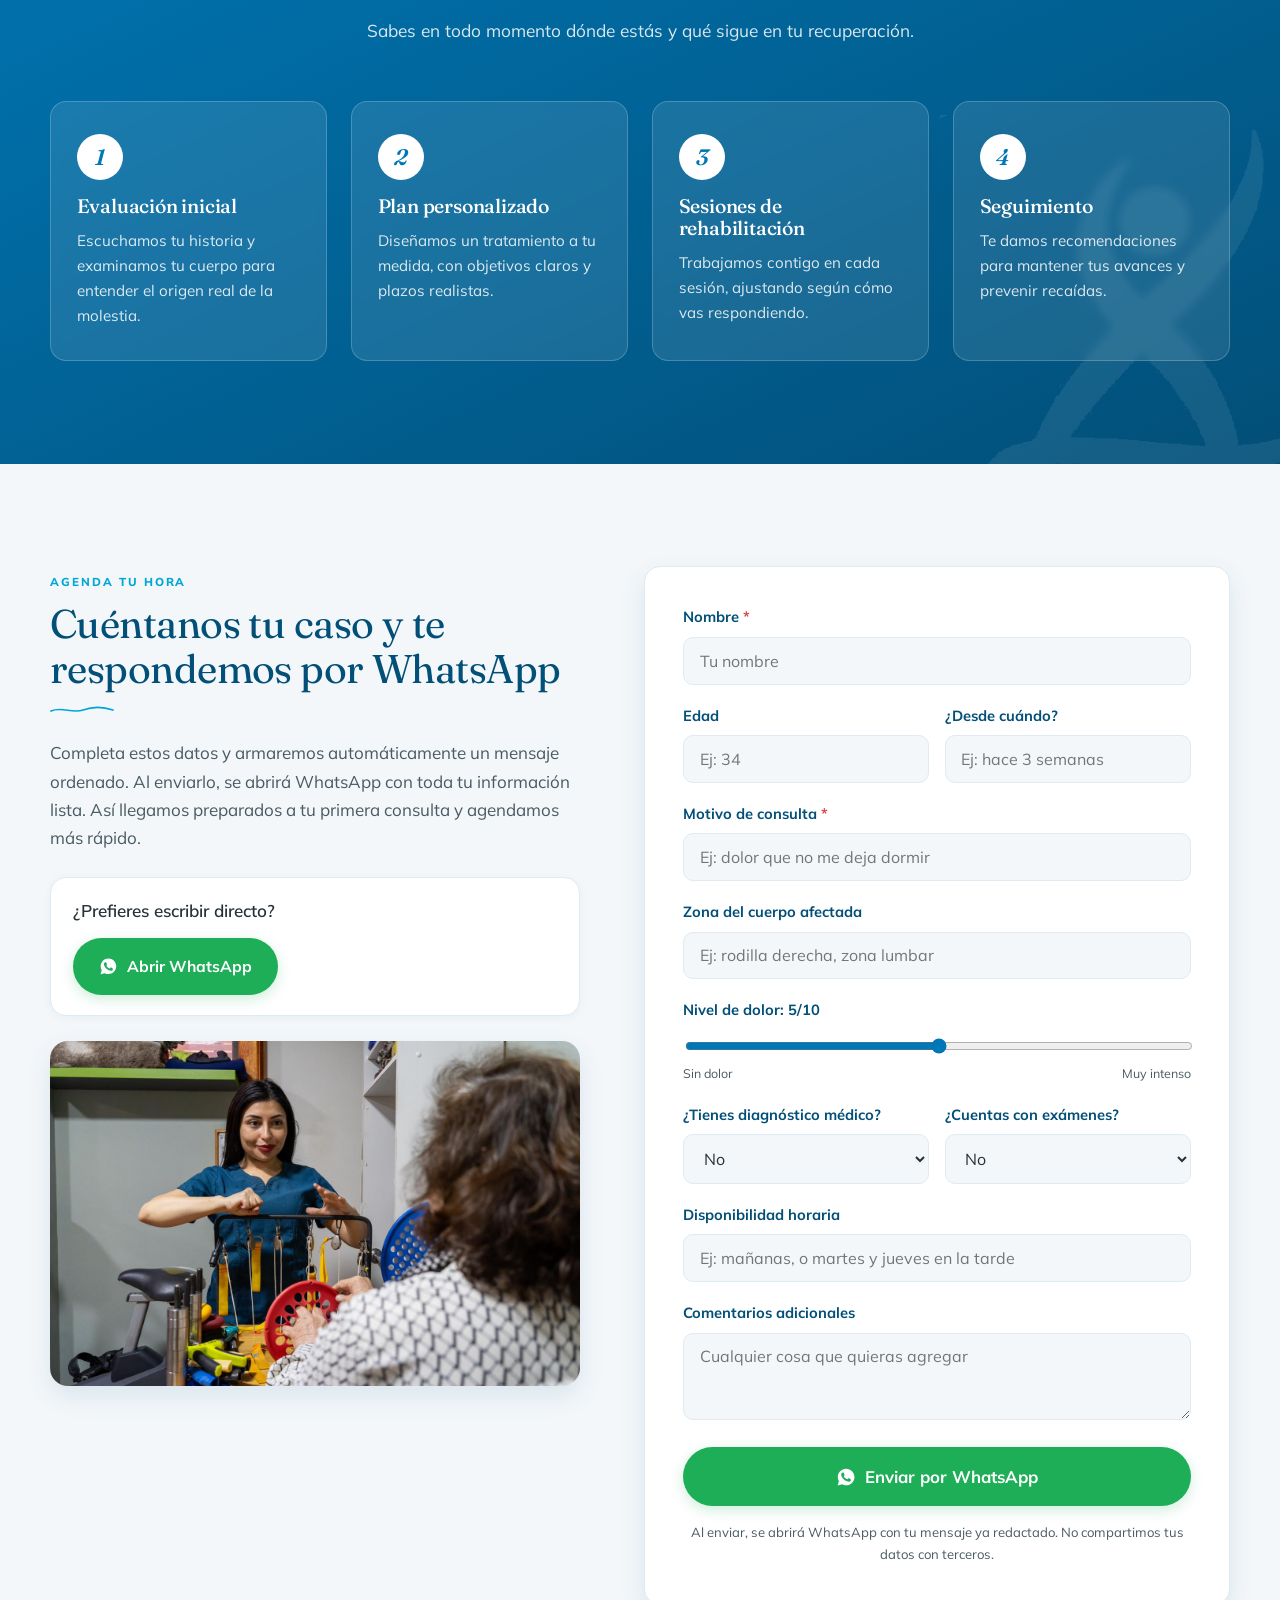
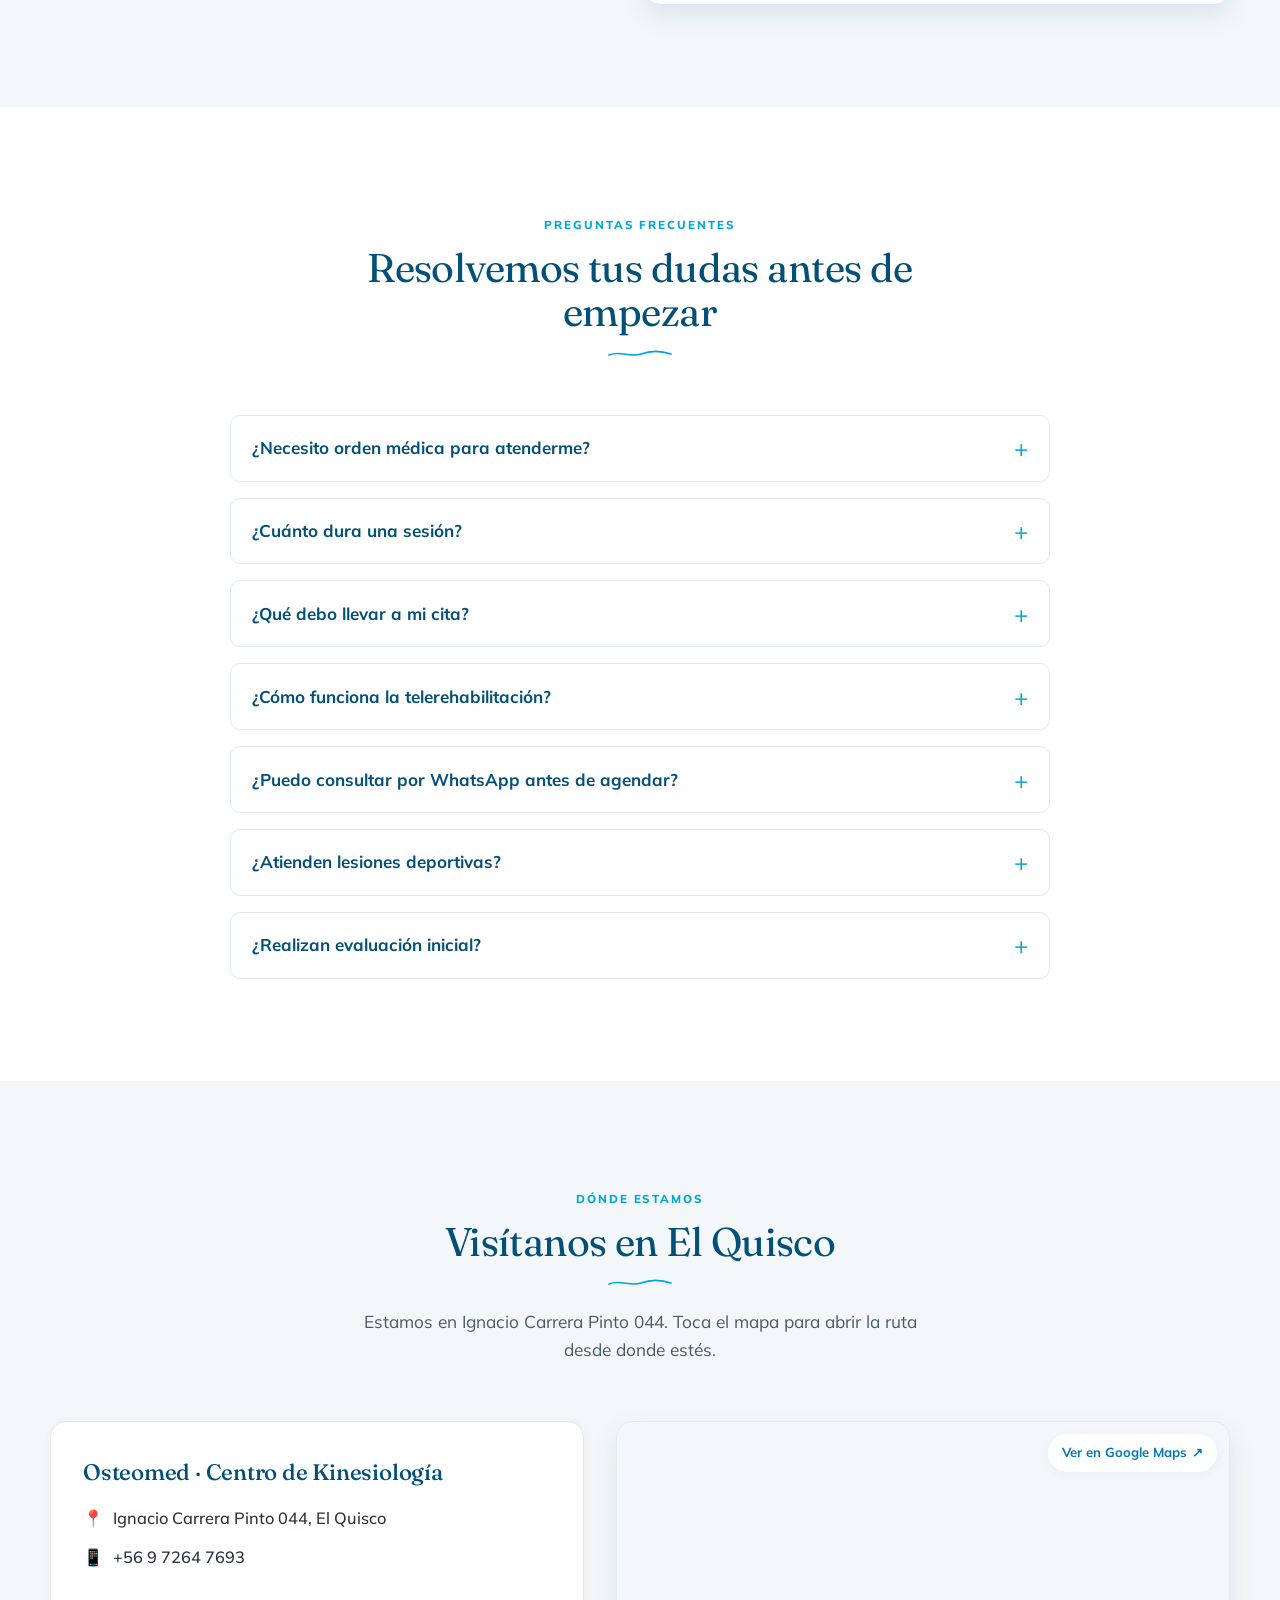
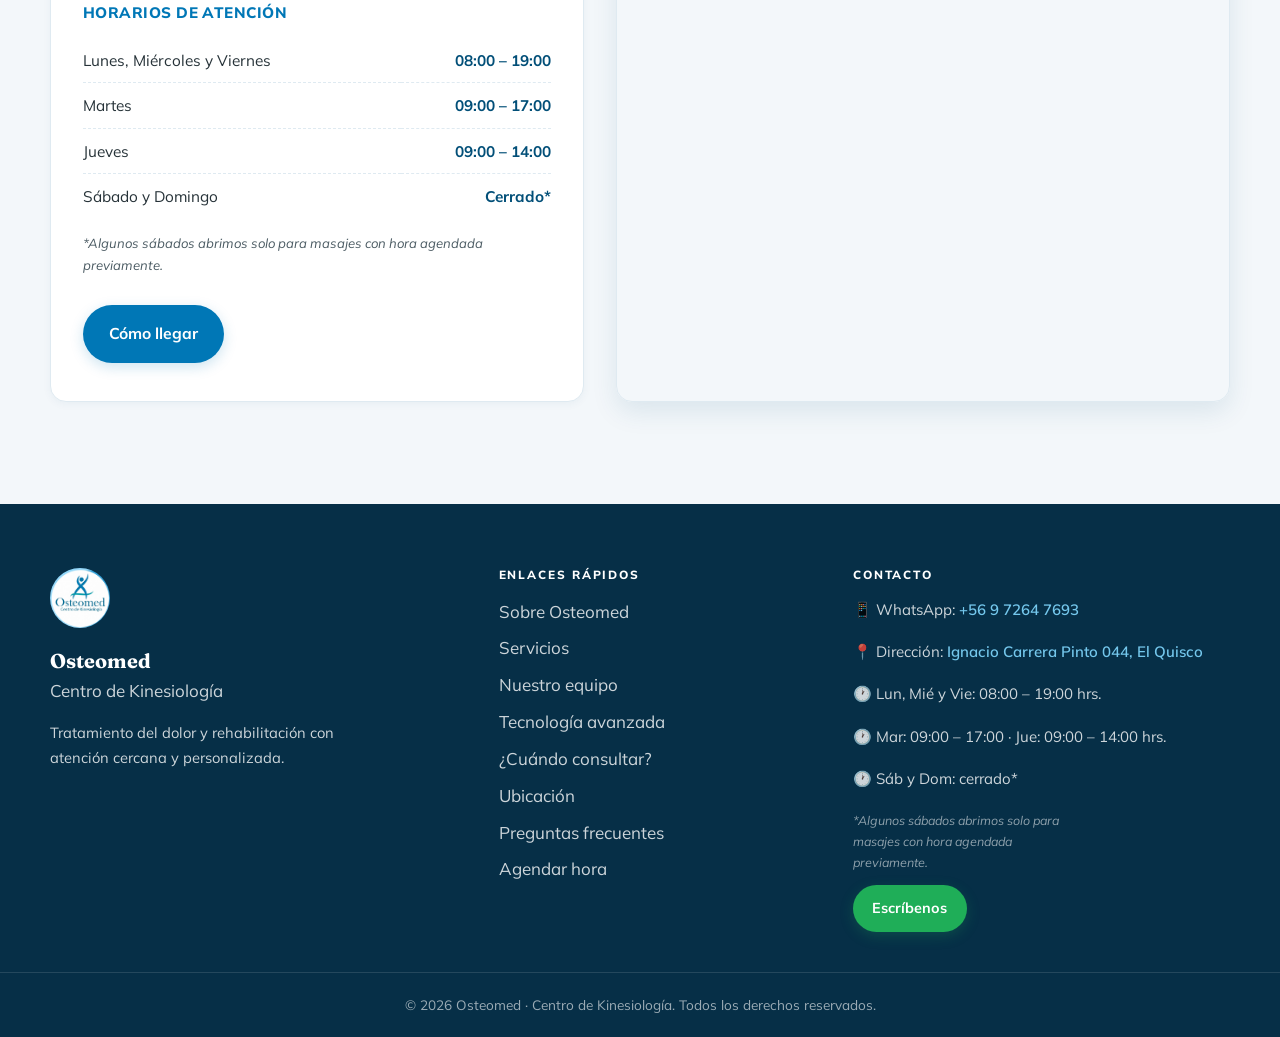
==== commit 00d35de4: "CVclinic corrección" ====
--- a/index.html
+++ b/index.html
@@ -354,7 +354,7 @@
                 <li>Dipl. Anatomía Humana (Pontificia Universidad Católica)</li>
                 <li>Dipl. Internacional en Kinesiología Dermatofuncional</li>
                 <li>Dipl. en Estética · Dipl. Medicina Integrativa</li>
-                <li>Cert. reparación del tendón con electrólisis percutánea (MB Clinic)</li>
+                <li>Cert. reparación del tendón con electrólisis percutánea (MV Clinic)</li>
                 <li>Fisioterapia invasiva: ecografía y neuromodulación (EPI Chile)</li>
                 <li>Intervención kinésica en embarazo y postparto (PUC)</li>
                 <li>Terapia manual Mulligan · Punción seca metamérica</li>
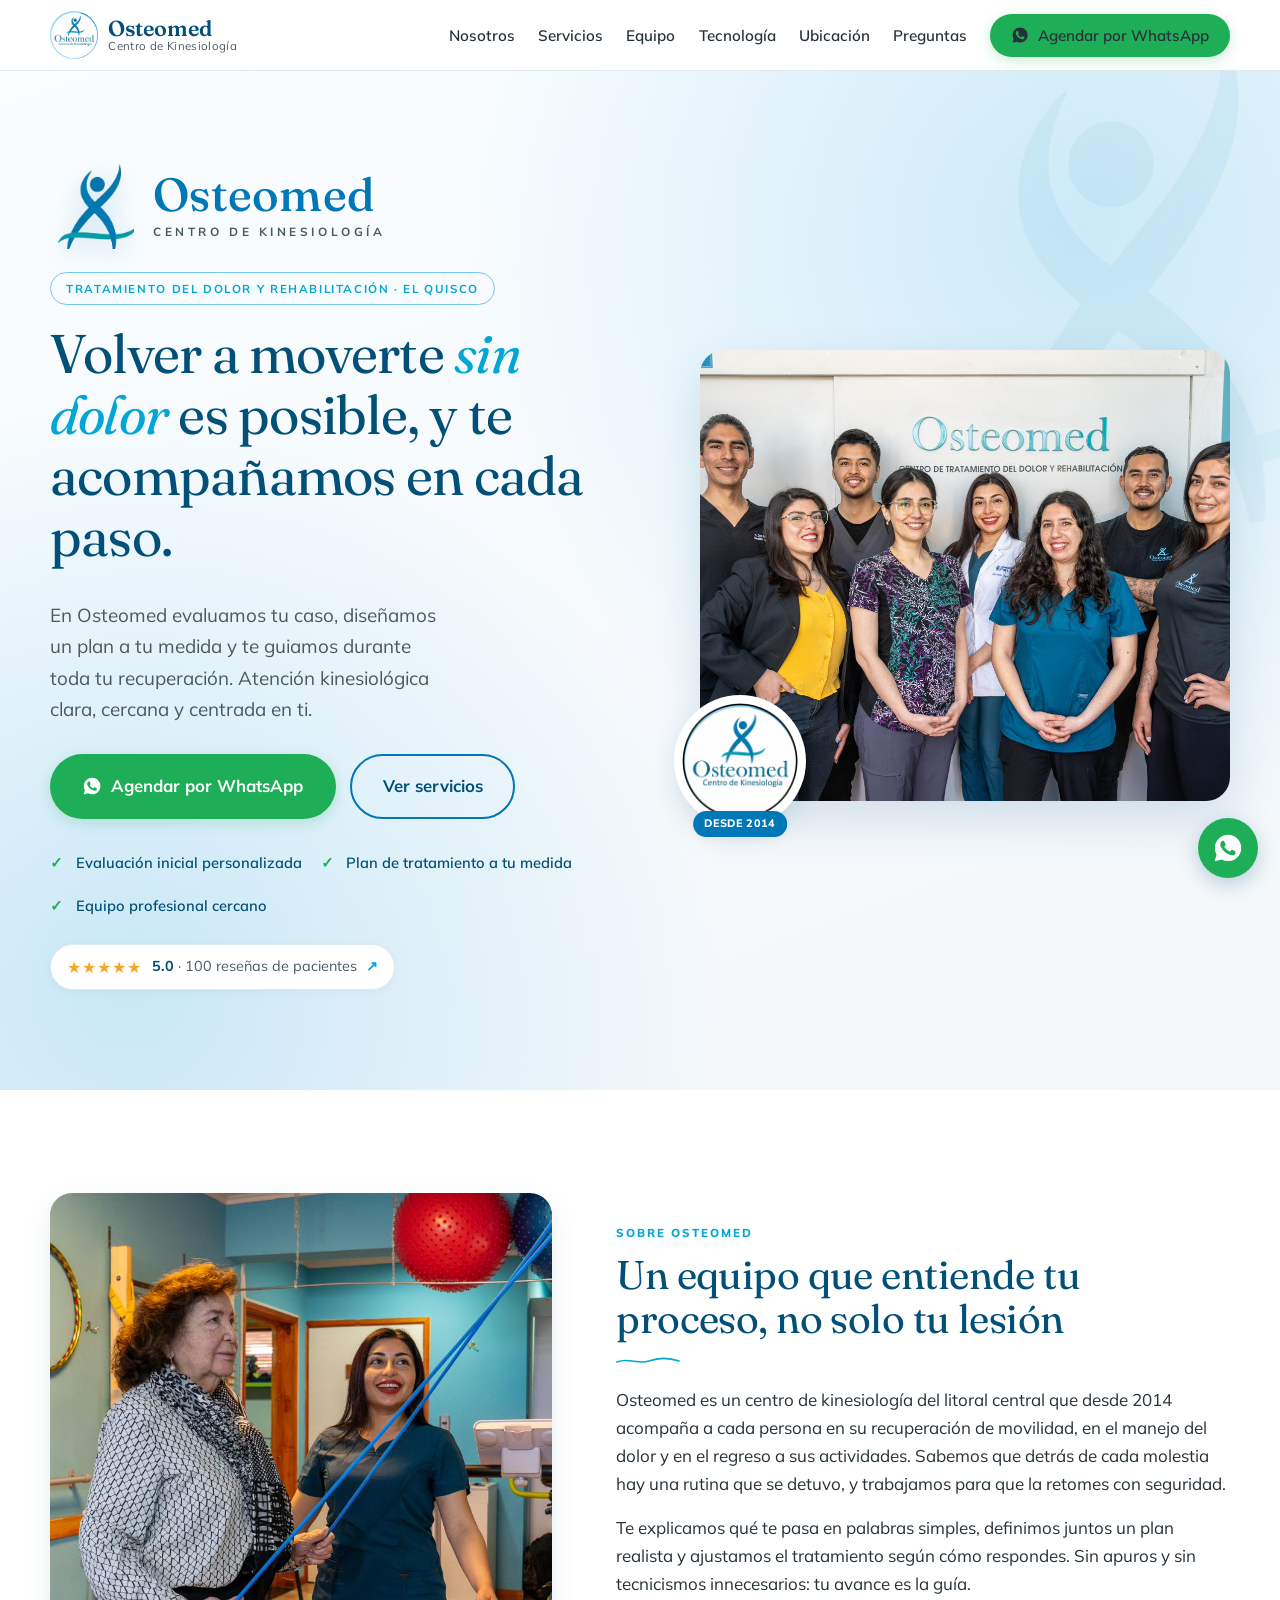
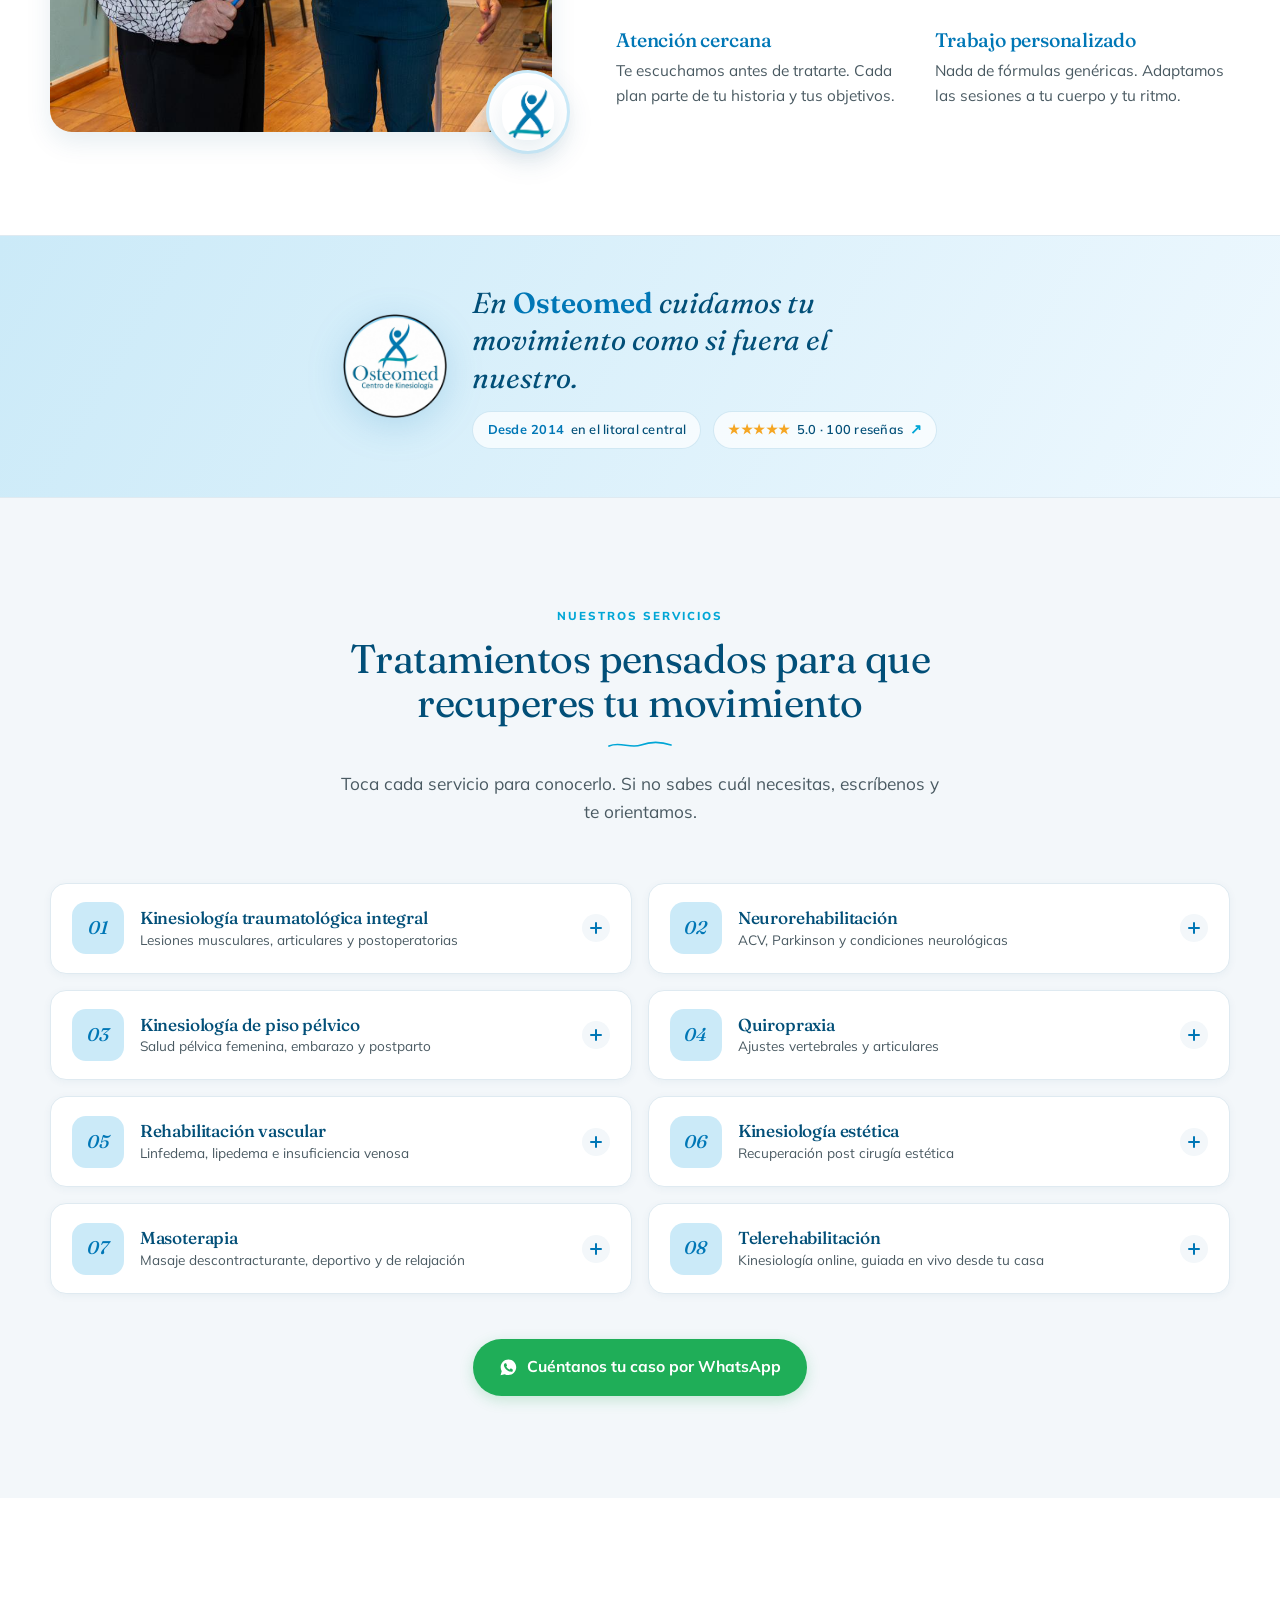
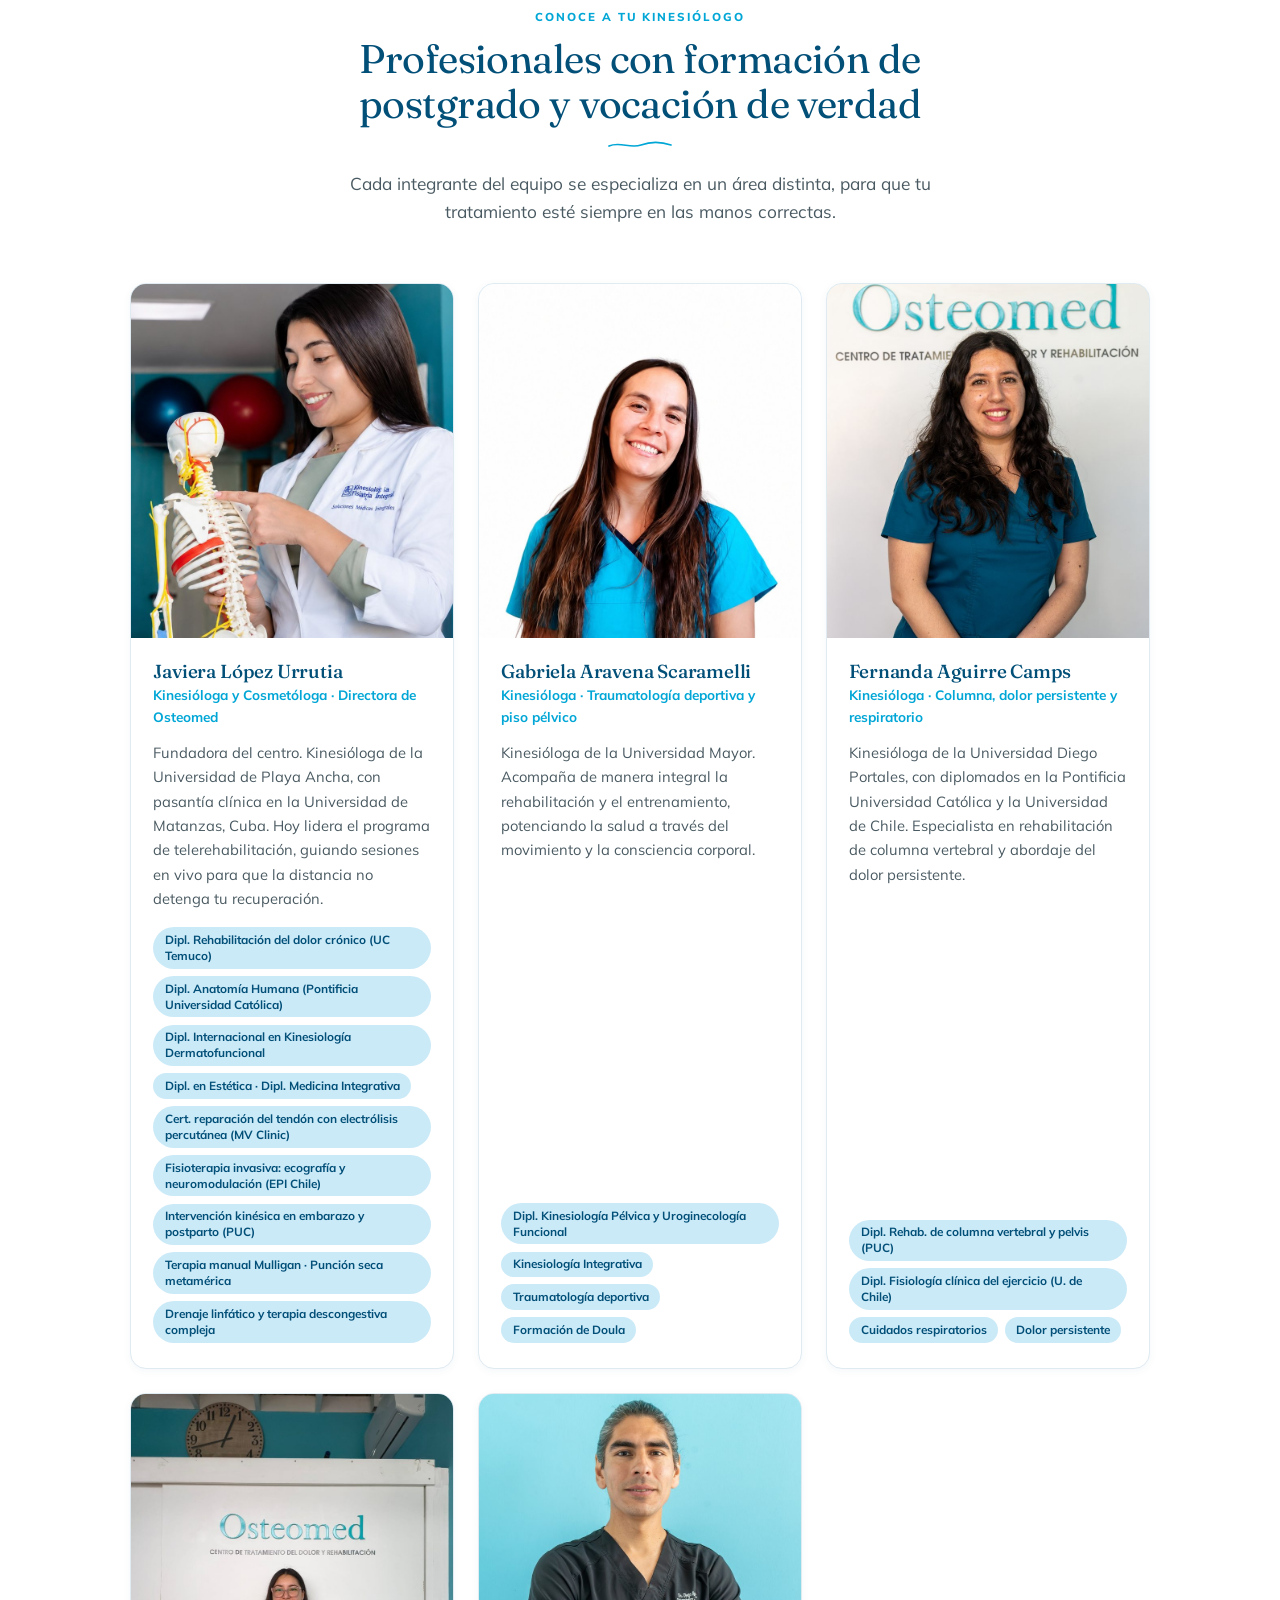
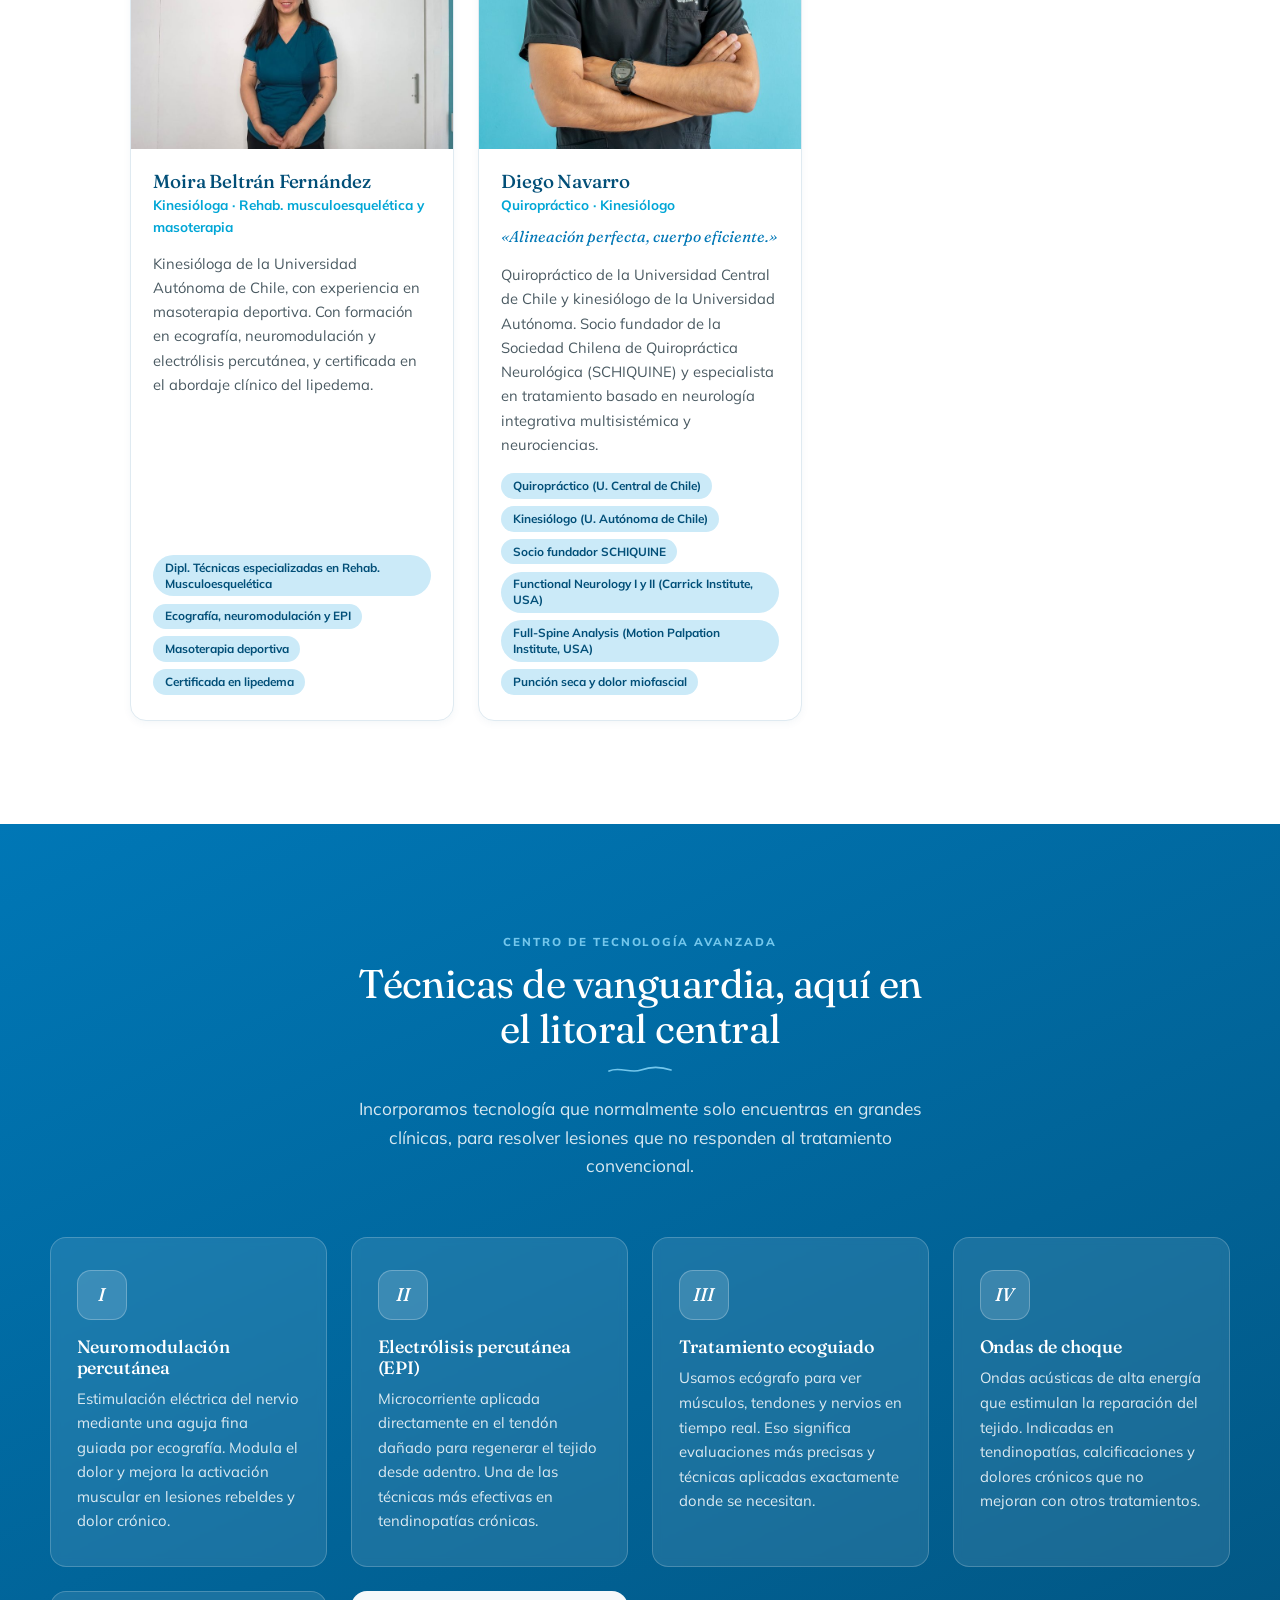
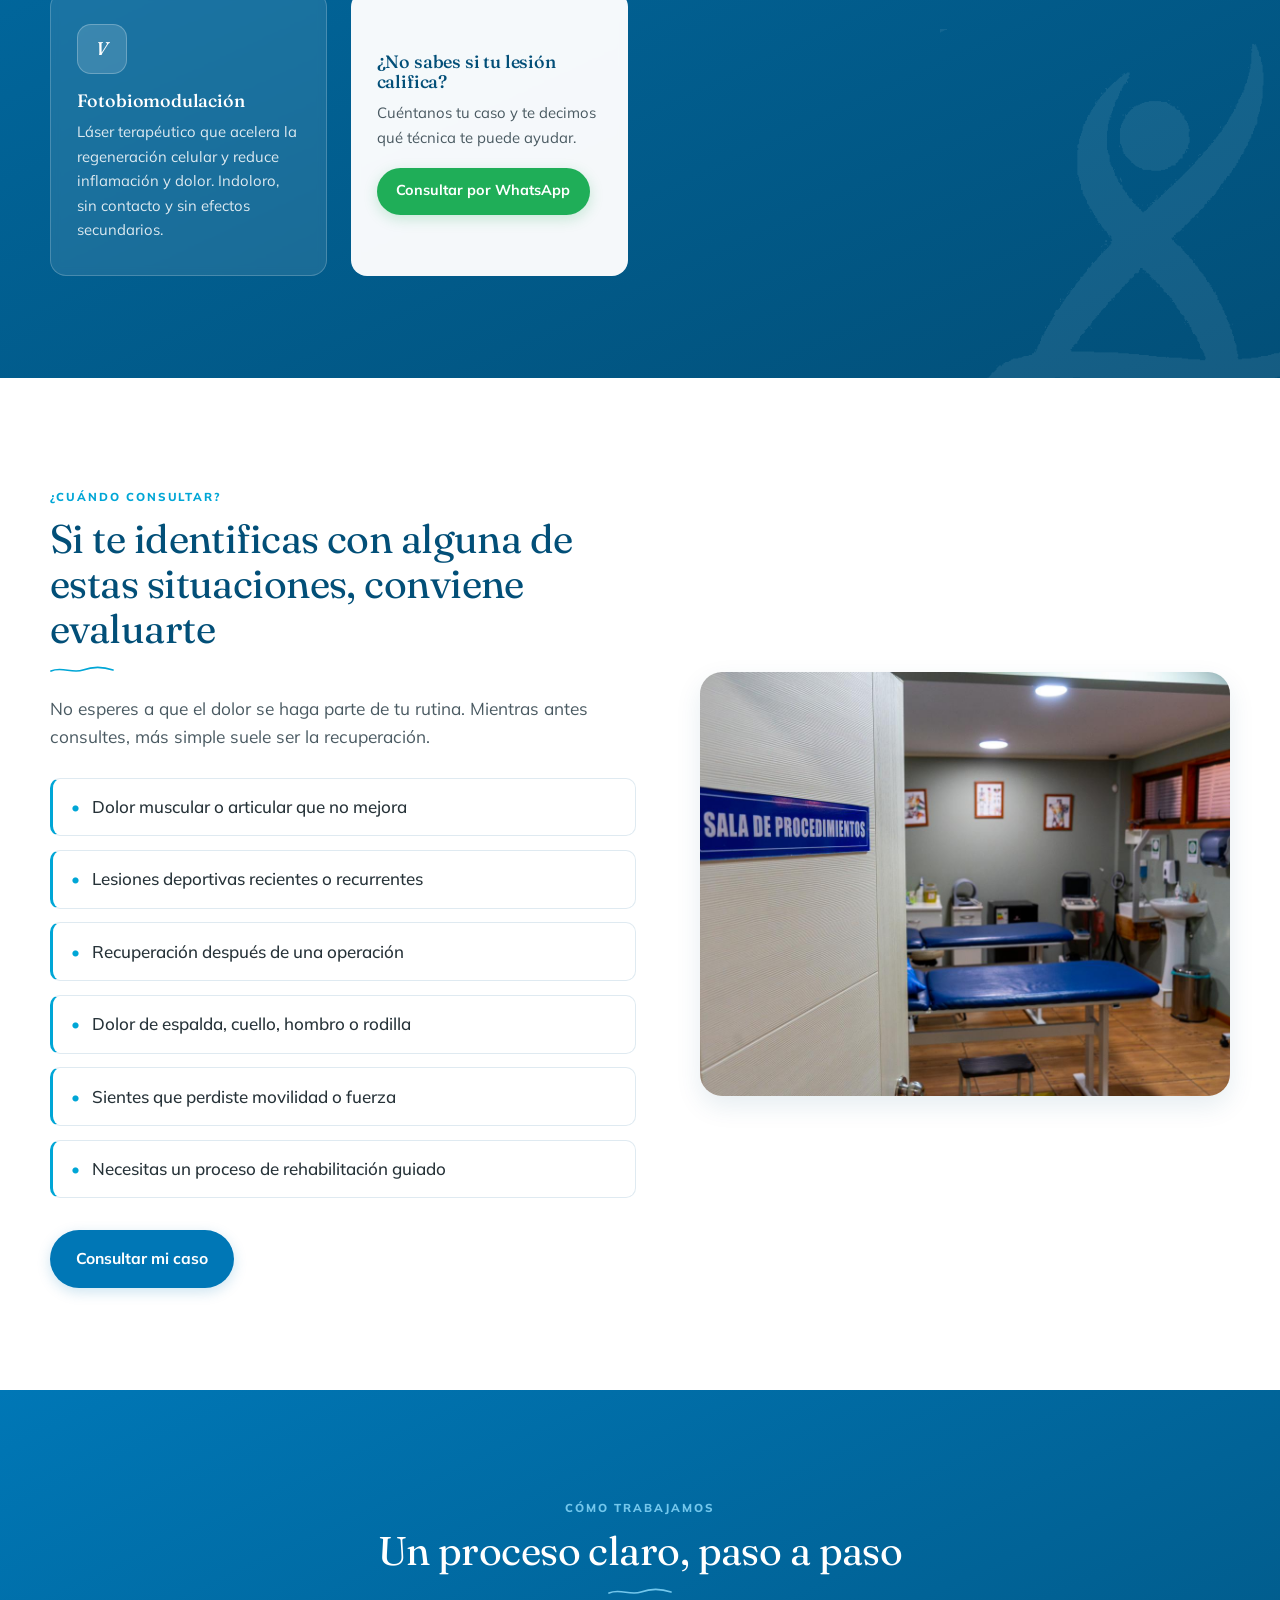
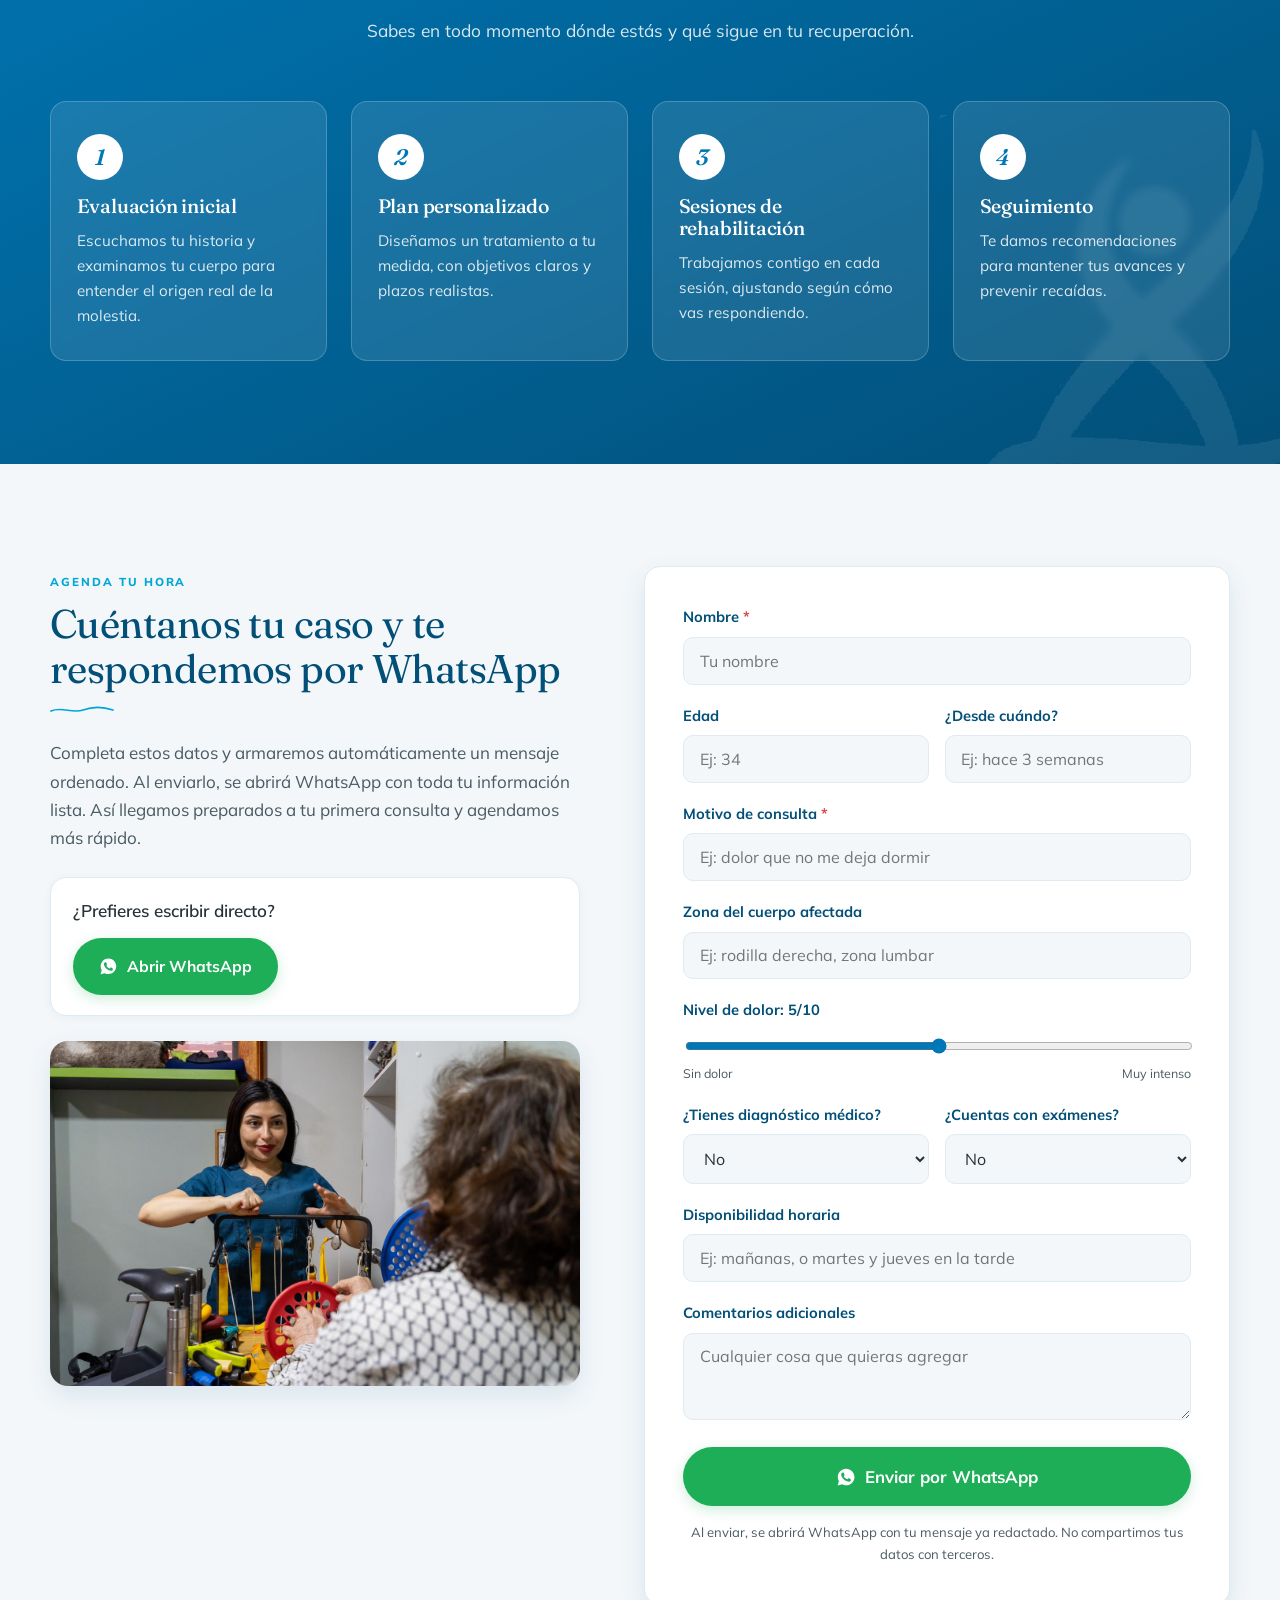
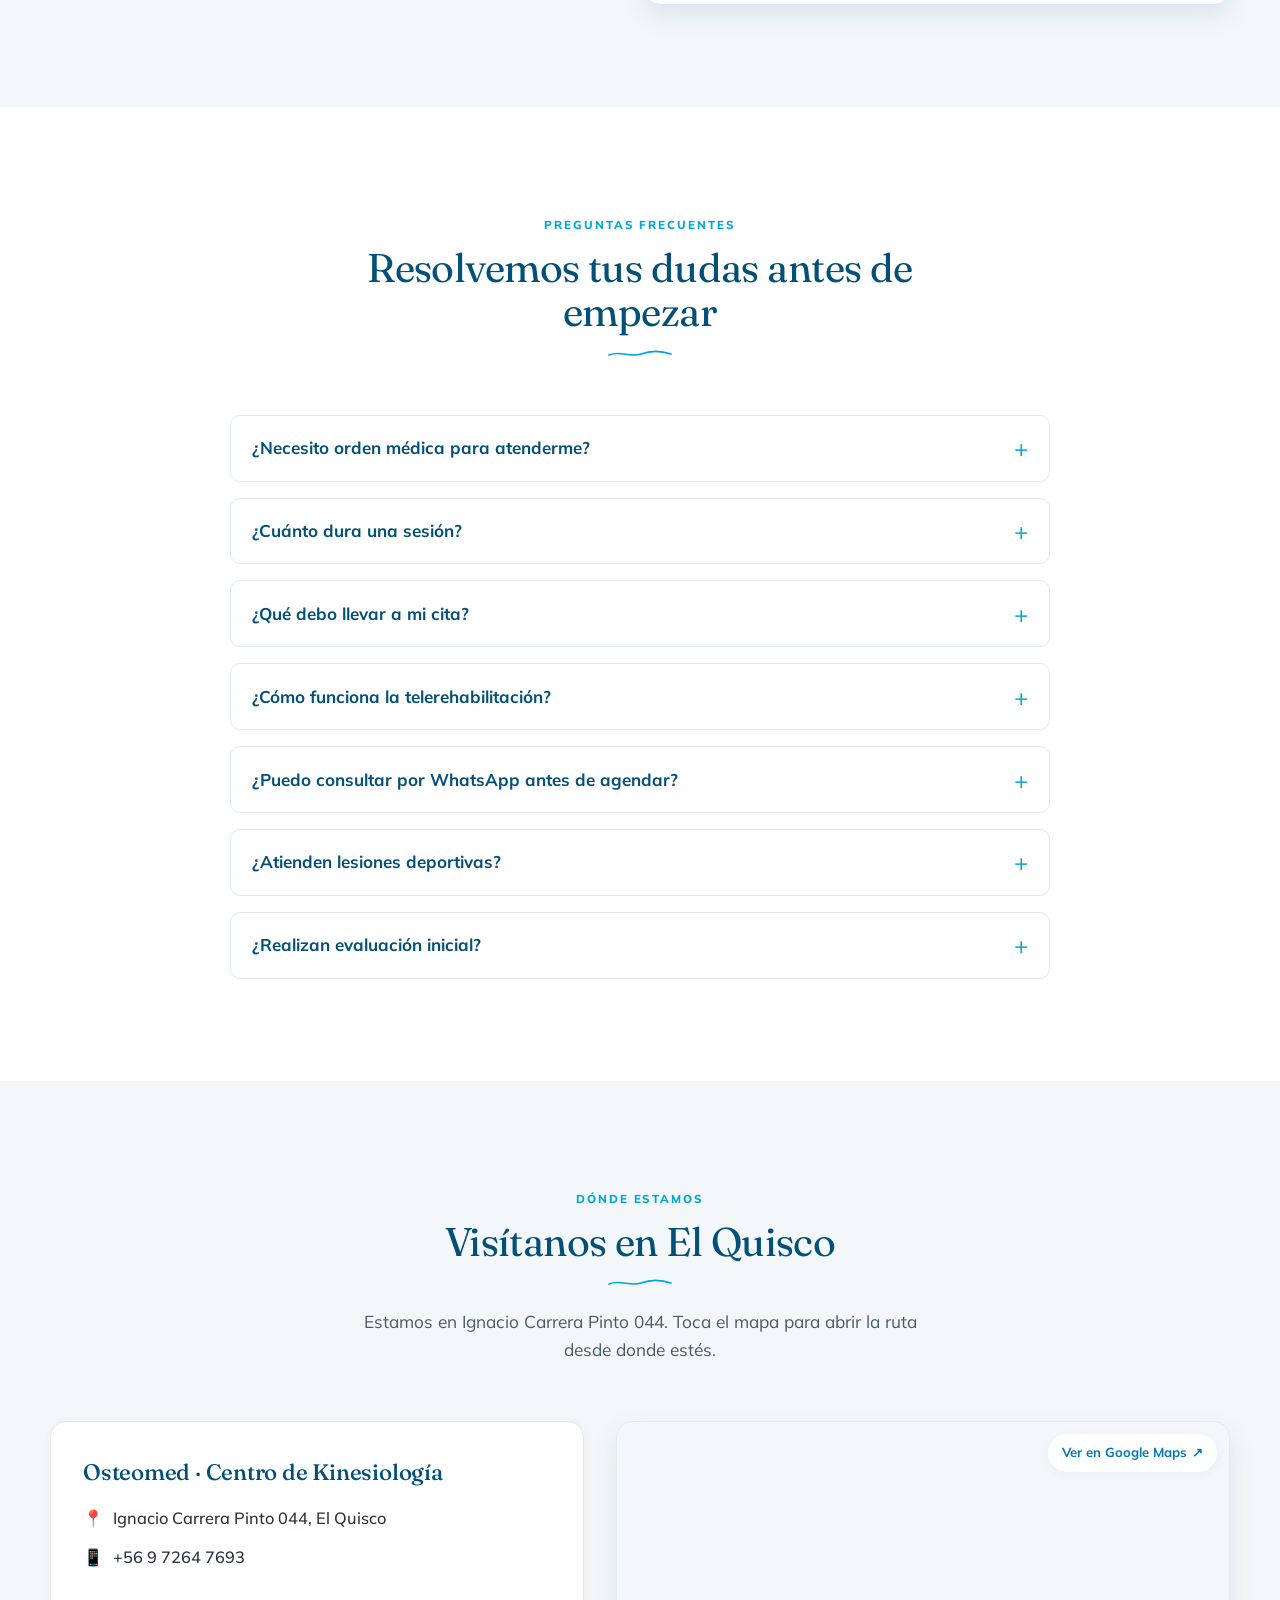
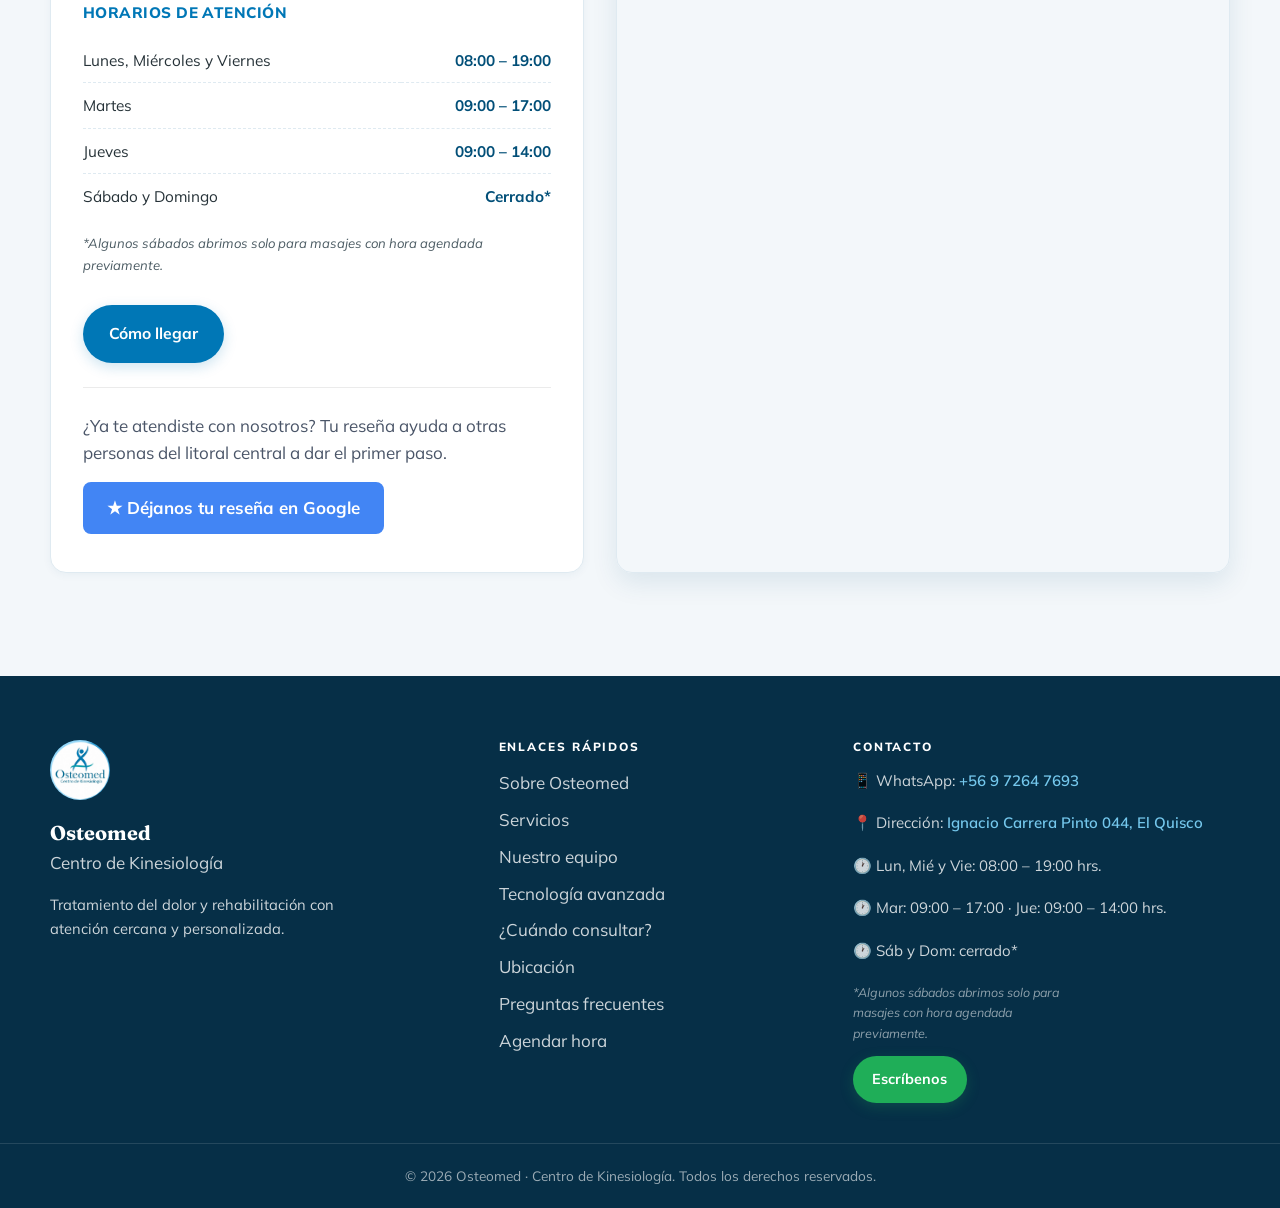
==== commit 7a88e101: "agregado de botón reseña" ====
--- a/index.html
+++ b/index.html
@@ -1,24 +1,28 @@
 <!DOCTYPE html>
 <html lang="es">
+
 <head>
   <meta charset="UTF-8" />
   <meta name="viewport" content="width=device-width, initial-scale=1.0" />
 
   <!-- SEO -->
   <title>Osteomed | Centro de Kinesiología y Rehabilitación en El Quisco · Desde 2014</title>
-  <meta name="description" content="Centro de kinesiología en El Quisco con más de 10 años de experiencia. Kinesiología traumatológica, neurorehabilitación, piso pélvico, quiropraxia, ondas de choque y telerehabilitación. ★5.0 en Google. Agenda fácil por WhatsApp." />
-  <meta name="keywords" content="kinesiología El Quisco, kinesiólogo El Quisco, centro de kinesiología litoral central, rehabilitación El Quisco, tratamiento del dolor, piso pélvico, quiropraxia, ondas de choque, telerehabilitación, kinesiología El Tabo, kinesiología Algarrobo" />
+  <meta name="description"
+    content="Centro de kinesiología en El Quisco con más de 10 años de experiencia. Kinesiología traumatológica, neurorehabilitación, piso pélvico, quiropraxia, ondas de choque y telerehabilitación. ★5.0 en Google. Agenda fácil por WhatsApp." />
+  <meta name="keywords"
+    content="kinesiología El Quisco, kinesiólogo El Quisco, centro de kinesiología litoral central, rehabilitación El Quisco, tratamiento del dolor, piso pélvico, quiropraxia, ondas de choque, telerehabilitación, kinesiología El Tabo, kinesiología Algarrobo" />
   <meta name="geo.region" content="CL-VS" />
   <meta name="geo.placename" content="El Quisco, Valparaíso" />
   <meta name="author" content="Osteomed - Centro de Kinesiología" />
   <meta name="robots" content="index, follow" />
-  <link rel="canonical" href="https://www.osteomed.cl/" />
+  <link rel="canonical" href="https://www.kinesiologiaosteomed.cl/" />
 
   <!-- Open Graph -->
   <meta property="og:type" content="website" />
   <meta property="og:title" content="Osteomed | Kinesiología y Rehabilitación en El Quisco" />
-  <meta property="og:description" content="Más de 10 años acompañando recuperaciones en el litoral central. ★5.0 en Google. Agenda tu hora por WhatsApp." />
-  <meta property="og:url" content="https://www.osteomed.cl/" />
+  <meta property="og:description"
+    content="Más de 10 años acompañando recuperaciones en el litoral central. ★5.0 en Google. Agenda tu hora por WhatsApp." />
+  <meta property="og:url" content="https://www.kinesiologiaosteomed.cl/" />
   <meta property="og:image" content="assets/equipo.jpg" />
   <meta property="og:locale" content="es_CL" />
 
@@ -27,7 +31,9 @@
   <!-- Fonts: Fraunces (display) + Mulish (body) -->
   <link rel="preconnect" href="https://fonts.googleapis.com" />
   <link rel="preconnect" href="https://fonts.gstatic.com" crossorigin />
-  <link href="https://fonts.googleapis.com/css2?family=Fraunces:ital,opsz,wght@0,9..144,400;0,9..144,500;0,9..144,600;1,9..144,400&family=Mulish:wght@400;500;600;700;800&display=swap" rel="stylesheet" />
+  <link
+    href="https://fonts.googleapis.com/css2?family=Fraunces:ital,opsz,wght@0,9..144,400;0,9..144,500;0,9..144,600;1,9..144,400&family=Mulish:wght@400;500;600;700;800&display=swap"
+    rel="stylesheet" />
 
   <link rel="stylesheet" href="styles.css" />
 
@@ -39,7 +45,7 @@
     "name": "Osteomed - Centro de Kinesiología",
     "description": "Centro de kinesiología y rehabilitación en El Quisco. Kinesiología traumatológica, neurorehabilitación, piso pélvico, quiropraxia, rehabilitación vascular, masoterapia, telerehabilitación y tecnología avanzada.",
     "medicalSpecialty": "Physiotherapy",
-    "url": "https://www.osteomed.cl/",
+    "url": "https://www.kinesiologiaosteomed.cl/",
     "telephone": "+56972647693",
     "address": {
       "@type": "PostalAddress",
@@ -53,8 +59,8 @@
       { "@type": "OpeningHoursSpecification", "dayOfWeek": "Tuesday", "opens": "09:00", "closes": "17:00" },
       { "@type": "OpeningHoursSpecification", "dayOfWeek": "Thursday", "opens": "09:00", "closes": "14:00" }
     ],
-    "image": "https://www.osteomed.cl/assets/equipo.jpg",
-    "logo": "https://www.osteomed.cl/assets/logo.png",
+    "image": "https://www.kinesiologiaosteomed.cl/assets/equipo.jpg",
+    "logo": "https://www.kinesiologiaosteomed.cl/assets/logo.png",
     "priceRange": "$$",
     "foundingDate": "2014",
     "hasMap": "https://maps.app.goo.gl/KKimd9kYUYvbPtDLA",
@@ -76,6 +82,7 @@
   }
   </script>
 </head>
+
 <body>
 
   <!-- ============ HEADER ============ -->
@@ -97,7 +104,10 @@
         <a href="#ubicacion">Ubicación</a>
         <a href="#faq">Preguntas</a>
         <a href="#agendar" class="btn btn-wa nav-cta">
-          <svg viewBox="0 0 24 24" class="wa-icon" aria-hidden="true"><path d="M12.04 2C6.58 2 2.13 6.45 2.13 11.91c0 1.75.46 3.45 1.32 4.95L2 22l5.25-1.38a9.9 9.9 0 0 0 4.79 1.22h.01c5.46 0 9.91-4.45 9.91-9.91C21.95 6.45 17.5 2 12.04 2zm5.8 14.13c-.24.68-1.42 1.31-1.95 1.36-.5.05-1.13.07-1.83-.11-.42-.13-.96-.31-1.66-.61-2.92-1.26-4.83-4.2-4.98-4.4-.14-.2-1.19-1.58-1.19-3.02 0-1.43.75-2.13 1.02-2.43.27-.29.59-.36.78-.36.2 0 .39 0 .56.01.18.01.42-.07.66.5.24.59.83 2.03.9 2.18.07.14.12.31.02.51-.09.2-.14.31-.27.48-.14.17-.29.37-.41.5-.14.14-.28.29-.12.56.16.27.71 1.18 1.53 1.91 1.06.94 1.95 1.24 2.22 1.38.27.14.43.12.59-.07.16-.2.68-.79.86-1.06.18-.27.36-.22.61-.13.25.09 1.59.75 1.86.89.27.14.45.2.51.31.07.11.07.63-.17 1.31z"/></svg>
+          <svg viewBox="0 0 24 24" class="wa-icon" aria-hidden="true">
+            <path
+              d="M12.04 2C6.58 2 2.13 6.45 2.13 11.91c0 1.75.46 3.45 1.32 4.95L2 22l5.25-1.38a9.9 9.9 0 0 0 4.79 1.22h.01c5.46 0 9.91-4.45 9.91-9.91C21.95 6.45 17.5 2 12.04 2zm5.8 14.13c-.24.68-1.42 1.31-1.95 1.36-.5.05-1.13.07-1.83-.11-.42-.13-.96-.31-1.66-.61-2.92-1.26-4.83-4.2-4.98-4.4-.14-.2-1.19-1.58-1.19-3.02 0-1.43.75-2.13 1.02-2.43.27-.29.59-.36.78-.36.2 0 .39 0 .56.01.18.01.42-.07.66.5.24.59.83 2.03.9 2.18.07.14.12.31.02.51-.09.2-.14.31-.27.48-.14.17-.29.37-.41.5-.14.14-.28.29-.12.56.16.27.71 1.18 1.53 1.91 1.06.94 1.95 1.24 2.22 1.38.27.14.43.12.59-.07.16-.2.68-.79.86-1.06.18-.27.36-.22.61-.13.25.09 1.59.75 1.86.89.27.14.45.2.51.31.07.11.07.63-.17 1.31z" />
+          </svg>
           Agendar por WhatsApp
         </a>
       </nav>
@@ -125,10 +135,14 @@
           </div>
           <span class="eyebrow">Tratamiento del dolor y rehabilitación · El Quisco</span>
           <h1>Volver a moverte <em>sin dolor</em> es posible, y te acompañamos en cada paso.</h1>
-          <p class="hero-lead">En Osteomed evaluamos tu caso, diseñamos un plan a tu medida y te guiamos durante toda tu recuperación. Atención kinesiológica clara, cercana y centrada en ti.</p>
+          <p class="hero-lead">En Osteomed evaluamos tu caso, diseñamos un plan a tu medida y te guiamos durante toda tu
+            recuperación. Atención kinesiológica clara, cercana y centrada en ti.</p>
           <div class="hero-actions">
             <a href="#agendar" class="btn btn-wa btn-lg">
-              <svg viewBox="0 0 24 24" class="wa-icon" aria-hidden="true"><path d="M12.04 2C6.58 2 2.13 6.45 2.13 11.91c0 1.75.46 3.45 1.32 4.95L2 22l5.25-1.38a9.9 9.9 0 0 0 4.79 1.22h.01c5.46 0 9.91-4.45 9.91-9.91C21.95 6.45 17.5 2 12.04 2zm5.8 14.13c-.24.68-1.42 1.31-1.95 1.36-.5.05-1.13.07-1.83-.11-.42-.13-.96-.31-1.66-.61-2.92-1.26-4.83-4.2-4.98-4.4-.14-.2-1.19-1.58-1.19-3.02 0-1.43.75-2.13 1.02-2.43.27-.29.59-.36.78-.36.2 0 .39 0 .56.01.18.01.42-.07.66.5.24.59.83 2.03.9 2.18.07.14.12.31.02.51-.09.2-.14.31-.27.48-.14.17-.29.37-.41.5-.14.14-.28.29-.12.56.16.27.71 1.18 1.53 1.91 1.06.94 1.95 1.24 2.22 1.38.27.14.43.12.59-.07.16-.2.68-.79.86-1.06.18-.27.36-.22.61-.13.25.09 1.59.75 1.86.89.27.14.45.2.51.31.07.11.07.63-.17 1.31z"/></svg>
+              <svg viewBox="0 0 24 24" class="wa-icon" aria-hidden="true">
+                <path
+                  d="M12.04 2C6.58 2 2.13 6.45 2.13 11.91c0 1.75.46 3.45 1.32 4.95L2 22l5.25-1.38a9.9 9.9 0 0 0 4.79 1.22h.01c5.46 0 9.91-4.45 9.91-9.91C21.95 6.45 17.5 2 12.04 2zm5.8 14.13c-.24.68-1.42 1.31-1.95 1.36-.5.05-1.13.07-1.83-.11-.42-.13-.96-.31-1.66-.61-2.92-1.26-4.83-4.2-4.98-4.4-.14-.2-1.19-1.58-1.19-3.02 0-1.43.75-2.13 1.02-2.43.27-.29.59-.36.78-.36.2 0 .39 0 .56.01.18.01.42-.07.66.5.24.59.83 2.03.9 2.18.07.14.12.31.02.51-.09.2-.14.31-.27.48-.14.17-.29.37-.41.5-.14.14-.28.29-.12.56.16.27.71 1.18 1.53 1.91 1.06.94 1.95 1.24 2.22 1.38.27.14.43.12.59-.07.16-.2.68-.79.86-1.06.18-.27.36-.22.61-.13.25.09 1.59.75 1.86.89.27.14.45.2.51.31.07.11.07.63-.17 1.31z" />
+              </svg>
               Agendar por WhatsApp
             </a>
             <a href="#servicios" class="btn btn-ghost btn-lg">Ver servicios</a>
@@ -146,7 +160,8 @@
         </div>
 
         <div class="hero-visual">
-          <img src="assets/equipo.jpg" alt="Equipo de profesionales del centro de kinesiología Osteomed" class="hero-img" />
+          <img src="assets/equipo.jpg" alt="Equipo de profesionales del centro de kinesiología Osteomed"
+            class="hero-img" />
           <div class="hero-seal">
             <img src="assets/logo-circulo.png" alt="Osteomed Centro de Kinesiología" />
             <span class="hero-seal-ribbon">Desde 2014</span>
@@ -159,7 +174,8 @@
     <section class="section" id="sobre">
       <div class="container about-grid">
         <div class="about-media">
-          <img src="assets/rehab-funcional.jpg" loading="lazy" alt="Kinesióloga guiando un ejercicio de rehabilitación funcional a una paciente" />
+          <img src="assets/rehab-funcional.jpg" loading="lazy"
+            alt="Kinesióloga guiando un ejercicio de rehabilitación funcional a una paciente" />
           <span class="about-logo-chip">
             <img src="assets/logo-simbolo.png" alt="" aria-hidden="true" />
           </span>
@@ -167,8 +183,11 @@
         <div class="about-copy">
           <span class="section-eyebrow">Sobre Osteomed</span>
           <h2>Un equipo que entiende tu proceso, no solo tu lesión</h2>
-          <p>Osteomed es un centro de kinesiología del litoral central que desde 2014 acompaña a cada persona en su recuperación de movilidad, en el manejo del dolor y en el regreso a sus actividades. Sabemos que detrás de cada molestia hay una rutina que se detuvo, y trabajamos para que la retomes con seguridad.</p>
-          <p>Te explicamos qué te pasa en palabras simples, definimos juntos un plan realista y ajustamos el tratamiento según cómo respondes. Sin apuros y sin tecnicismos innecesarios: tu avance es la guía.</p>
+          <p>Osteomed es un centro de kinesiología del litoral central que desde 2014 acompaña a cada persona en su
+            recuperación de movilidad, en el manejo del dolor y en el regreso a sus actividades. Sabemos que detrás de
+            cada molestia hay una rutina que se detuvo, y trabajamos para que la retomes con seguridad.</p>
+          <p>Te explicamos qué te pasa en palabras simples, definimos juntos un plan realista y ajustamos el tratamiento
+            según cómo respondes. Sin apuros y sin tecnicismos innecesarios: tu avance es la guía.</p>
           <div class="about-values">
             <div class="value">
               <h3>Atención cercana</h3>
@@ -191,7 +210,9 @@
           <p class="brand-strip-text">En <strong>Osteomed</strong> cuidamos tu movimiento como si fuera el nuestro.</p>
           <div class="brand-strip-meta">
             <span class="meta-chip"><strong>Desde 2014</strong> en el litoral central</span>
-            <a href="https://maps.app.goo.gl/KKimd9kYUYvbPtDLA" target="_blank" rel="noopener" class="meta-chip meta-chip-link"><span class="stars-sm" aria-hidden="true">★★★★★</span> 5.0 · 100 reseñas <span class="rating-arrow" aria-hidden="true">↗</span></a>
+            <a href="https://maps.app.goo.gl/KKimd9kYUYvbPtDLA" target="_blank" rel="noopener"
+              class="meta-chip meta-chip-link"><span class="stars-sm" aria-hidden="true">★★★★★</span> 5.0 · 100 reseñas
+              <span class="rating-arrow" aria-hidden="true">↗</span></a>
           </div>
         </div>
       </div>
@@ -203,7 +224,8 @@
         <header class="section-head">
           <span class="section-eyebrow">Nuestros servicios</span>
           <h2>Tratamientos pensados para que recuperes tu movimiento</h2>
-          <p class="section-sub">Toca cada servicio para conocerlo. Si no sabes cuál necesitas, escríbenos y te orientamos.</p>
+          <p class="section-sub">Toca cada servicio para conocerlo. Si no sabes cuál necesitas, escríbenos y te
+            orientamos.</p>
         </header>
 
         <div class="svc-grid" id="telerehabilitacion">
@@ -217,7 +239,9 @@
               <span class="svc-plus" aria-hidden="true"></span>
             </summary>
             <div class="svc-body">
-              <p>Rehabilitación de esguinces, fracturas, tendinopatías, desgarros y recuperación postquirúrgica. Evaluamos el origen de tu lesión, tratamos el dolor y fortalecemos la zona para que vuelvas a tu actividad con confianza y sin recaídas.</p>
+              <p>Rehabilitación de esguinces, fracturas, tendinopatías, desgarros y recuperación postquirúrgica.
+                Evaluamos el origen de tu lesión, tratamos el dolor y fortalecemos la zona para que vuelvas a tu
+                actividad con confianza y sin recaídas.</p>
             </div>
           </details>
 
@@ -231,7 +255,9 @@
               <span class="svc-plus" aria-hidden="true"></span>
             </summary>
             <div class="svc-body">
-              <p>Rehabilitación para personas con secuelas de accidente cerebrovascular, Parkinson, lesiones medulares u otras condiciones neurológicas. Trabajamos movilidad, equilibrio y coordinación para recuperar autonomía en las actividades de la vida diaria.</p>
+              <p>Rehabilitación para personas con secuelas de accidente cerebrovascular, Parkinson, lesiones medulares u
+                otras condiciones neurológicas. Trabajamos movilidad, equilibrio y coordinación para recuperar autonomía
+                en las actividades de la vida diaria.</p>
             </div>
           </details>
 
@@ -245,7 +271,9 @@
               <span class="svc-plus" aria-hidden="true"></span>
             </summary>
             <div class="svc-body">
-              <p>Evaluación y tratamiento de incontinencia urinaria, dolor pélvico, preparación para el parto y recuperación postparto. Atención respetuosa y sin tabúes, en un espacio privado, con kinesiólogas especializadas en uroginecología funcional.</p>
+              <p>Evaluación y tratamiento de incontinencia urinaria, dolor pélvico, preparación para el parto y
+                recuperación postparto. Atención respetuosa y sin tabúes, en un espacio privado, con kinesiólogas
+                especializadas en uroginecología funcional.</p>
             </div>
           </details>
 
@@ -259,7 +287,9 @@
               <span class="svc-plus" aria-hidden="true"></span>
             </summary>
             <div class="svc-body">
-              <p>Ajustes vertebrales y articulares realizados por quiropráctico certificado, para aliviar dolor de espalda y cuello, mejorar la movilidad y el funcionamiento del sistema nervioso. Complementa muy bien los procesos de rehabilitación kinésica.</p>
+              <p>Ajustes vertebrales y articulares realizados por quiropráctico certificado, para aliviar dolor de
+                espalda y cuello, mejorar la movilidad y el funcionamiento del sistema nervioso. Complementa muy bien
+                los procesos de rehabilitación kinésica.</p>
             </div>
           </details>
 
@@ -273,7 +303,9 @@
               <span class="svc-plus" aria-hidden="true"></span>
             </summary>
             <div class="svc-body">
-              <p>Drenaje linfático manual, vendaje compresivo y ejercicio terapéutico para linfedema, lipedema e insuficiencia venosa. Reducimos volumen, pesadez y dolor en piernas y brazos, mejorando tu circulación y calidad de vida.</p>
+              <p>Drenaje linfático manual, vendaje compresivo y ejercicio terapéutico para linfedema, lipedema e
+                insuficiencia venosa. Reducimos volumen, pesadez y dolor en piernas y brazos, mejorando tu circulación y
+                calidad de vida.</p>
             </div>
           </details>
 
@@ -287,7 +319,9 @@
               <span class="svc-plus" aria-hidden="true"></span>
             </summary>
             <div class="svc-body">
-              <p>Acompañamiento postoperatorio de cirugías estéticas: drenaje linfático, manejo de fibrosis e inflamación. Una recuperación bien guiada protege el resultado de tu cirugía y acorta los tiempos de recuperación.</p>
+              <p>Acompañamiento postoperatorio de cirugías estéticas: drenaje linfático, manejo de fibrosis e
+                inflamación. Una recuperación bien guiada protege el resultado de tu cirugía y acorta los tiempos de
+                recuperación.</p>
             </div>
           </details>
 
@@ -301,7 +335,9 @@
               <span class="svc-plus" aria-hidden="true"></span>
             </summary>
             <div class="svc-body">
-              <p>Masaje terapéutico realizado por kinesiólogas: descontracturante, deportivo y de relajación. Aliviamos la tensión muscular con criterio clínico, identificando si detrás de la molestia hay algo más que tratar.</p>
+              <p>Masaje terapéutico realizado por kinesiólogas: descontracturante, deportivo y de relajación. Aliviamos
+                la tensión muscular con criterio clínico, identificando si detrás de la molestia hay algo más que
+                tratar.</p>
             </div>
           </details>
 
@@ -315,16 +351,22 @@
               <span class="svc-plus" aria-hidden="true"></span>
             </summary>
             <div class="svc-body">
-              <p>Sesiones de kinesiología por videollamada, guiadas en vivo por nuestra kinesióloga. Ideal si no puedes trasladarte, vives lejos del centro o quieres continuar tu tratamiento desde casa. Solo necesitas tu celular y un espacio cómodo.</p>
+              <p>Sesiones de kinesiología por videollamada, guiadas en vivo por nuestra kinesióloga. Ideal si no puedes
+                trasladarte, vives lejos del centro o quieres continuar tu tratamiento desde casa. Solo necesitas tu
+                celular y un espacio cómodo.</p>
               <button type="button" class="btn btn-primary btn-sm" id="teleTestBtn">Hacer el test de 1 minuto →</button>
-              <p class="svc-note">Responde unas preguntas breves y te confirmamos si tu caso es apto para atención online.</p>
+              <p class="svc-note">Responde unas preguntas breves y te confirmamos si tu caso es apto para atención
+                online.</p>
             </div>
           </details>
         </div>
 
         <div class="section-cta">
           <a href="#agendar" class="btn btn-wa">
-            <svg viewBox="0 0 24 24" class="wa-icon" aria-hidden="true"><path d="M12.04 2C6.58 2 2.13 6.45 2.13 11.91c0 1.75.46 3.45 1.32 4.95L2 22l5.25-1.38a9.9 9.9 0 0 0 4.79 1.22h.01c5.46 0 9.91-4.45 9.91-9.91C21.95 6.45 17.5 2 12.04 2zm5.8 14.13c-.24.68-1.42 1.31-1.95 1.36-.5.05-1.13.07-1.83-.11-.42-.13-.96-.31-1.66-.61-2.92-1.26-4.83-4.2-4.98-4.4-.14-.2-1.19-1.58-1.19-3.02 0-1.43.75-2.13 1.02-2.43.27-.29.59-.36.78-.36.2 0 .39 0 .56.01.18.01.42-.07.66.5.24.59.83 2.03.9 2.18.07.14.12.31.02.51-.09.2-.14.31-.27.48-.14.17-.29.37-.41.5-.14.14-.28.29-.12.56.16.27.71 1.18 1.53 1.91 1.06.94 1.95 1.24 2.22 1.38.27.14.43.12.59-.07.16-.2.68-.79.86-1.06.18-.27.36-.22.61-.13.25.09 1.59.75 1.86.89.27.14.45.2.51.31.07.11.07.63-.17 1.31z"/></svg>
+            <svg viewBox="0 0 24 24" class="wa-icon" aria-hidden="true">
+              <path
+                d="M12.04 2C6.58 2 2.13 6.45 2.13 11.91c0 1.75.46 3.45 1.32 4.95L2 22l5.25-1.38a9.9 9.9 0 0 0 4.79 1.22h.01c5.46 0 9.91-4.45 9.91-9.91C21.95 6.45 17.5 2 12.04 2zm5.8 14.13c-.24.68-1.42 1.31-1.95 1.36-.5.05-1.13.07-1.83-.11-.42-.13-.96-.31-1.66-.61-2.92-1.26-4.83-4.2-4.98-4.4-.14-.2-1.19-1.58-1.19-3.02 0-1.43.75-2.13 1.02-2.43.27-.29.59-.36.78-.36.2 0 .39 0 .56.01.18.01.42-.07.66.5.24.59.83 2.03.9 2.18.07.14.12.31.02.51-.09.2-.14.31-.27.48-.14.17-.29.37-.41.5-.14.14-.28.29-.12.56.16.27.71 1.18 1.53 1.91 1.06.94 1.95 1.24 2.22 1.38.27.14.43.12.59-.07.16-.2.68-.79.86-1.06.18-.27.36-.22.61-.13.25.09 1.59.75 1.86.89.27.14.45.2.51.31.07.11.07.63-.17 1.31z" />
+            </svg>
             Cuéntanos tu caso por WhatsApp
           </a>
         </div>
@@ -337,18 +379,22 @@
         <header class="section-head">
           <span class="section-eyebrow">Conoce a tu kinesiólogo</span>
           <h2>Profesionales con formación de postgrado y vocación de verdad</h2>
-          <p class="section-sub">Cada integrante del equipo se especializa en un área distinta, para que tu tratamiento esté siempre en las manos correctas.</p>
+          <p class="section-sub">Cada integrante del equipo se especializa en un área distinta, para que tu tratamiento
+            esté siempre en las manos correctas.</p>
         </header>
 
         <div class="team-grid">
           <article class="team-card">
             <div class="team-photo">
-              <img src="assets/team-javiera.jpg" alt="Javiera López Urrutia, kinesióloga y directora del centro Osteomed en El Quisco" loading="lazy" />
+              <img src="assets/team-javiera.jpg"
+                alt="Javiera López Urrutia, kinesióloga y directora del centro Osteomed en El Quisco" loading="lazy" />
             </div>
             <div class="team-info">
               <h3>Javiera López Urrutia</h3>
               <p class="team-role">Kinesióloga y Cosmetóloga · Directora de Osteomed</p>
-              <p class="team-bio">Fundadora del centro. Kinesióloga de la Universidad de Playa Ancha, con pasantía clínica en la Universidad de Matanzas, Cuba. Hoy lidera el programa de telerehabilitación, guiando sesiones en vivo para que la distancia no detenga tu recuperación.</p>
+              <p class="team-bio">Fundadora del centro. Kinesióloga de la Universidad de Playa Ancha, con pasantía
+                clínica en la Universidad de Matanzas, Cuba. Hoy lidera el programa de telerehabilitación, guiando
+                sesiones en vivo para que la distancia no detenga tu recuperación.</p>
               <ul class="team-tags">
                 <li>Dipl. Rehabilitación del dolor crónico (UC Temuco)</li>
                 <li>Dipl. Anatomía Humana (Pontificia Universidad Católica)</li>
@@ -365,12 +411,15 @@
 
           <article class="team-card">
             <div class="team-photo">
-              <img src="assets/team-gabriela.jpg" alt="Gabriela Aravena Scaramelli, kinesióloga especializada en traumatología deportiva y piso pélvico" loading="lazy" />
+              <img src="assets/team-gabriela.jpg"
+                alt="Gabriela Aravena Scaramelli, kinesióloga especializada en traumatología deportiva y piso pélvico"
+                loading="lazy" />
             </div>
             <div class="team-info">
               <h3>Gabriela Aravena Scaramelli</h3>
               <p class="team-role">Kinesióloga · Traumatología deportiva y piso pélvico</p>
-              <p class="team-bio">Kinesióloga de la Universidad Mayor. Acompaña de manera integral la rehabilitación y el entrenamiento, potenciando la salud a través del movimiento y la consciencia corporal.</p>
+              <p class="team-bio">Kinesióloga de la Universidad Mayor. Acompaña de manera integral la rehabilitación y
+                el entrenamiento, potenciando la salud a través del movimiento y la consciencia corporal.</p>
               <ul class="team-tags">
                 <li>Dipl. Kinesiología Pélvica y Uroginecología Funcional</li>
                 <li>Kinesiología Integrativa</li>
@@ -382,12 +431,15 @@
 
           <article class="team-card">
             <div class="team-photo">
-              <img src="assets/team-fernanda.jpg" alt="Fernanda Aguirre Camps, kinesióloga especialista en columna y dolor persistente" loading="lazy" />
+              <img src="assets/team-fernanda.jpg"
+                alt="Fernanda Aguirre Camps, kinesióloga especialista en columna y dolor persistente" loading="lazy" />
             </div>
             <div class="team-info">
               <h3>Fernanda Aguirre Camps</h3>
               <p class="team-role">Kinesióloga · Columna, dolor persistente y respiratorio</p>
-              <p class="team-bio">Kinesióloga de la Universidad Diego Portales, con diplomados en la Pontificia Universidad Católica y la Universidad de Chile. Especialista en rehabilitación de columna vertebral y abordaje del dolor persistente.</p>
+              <p class="team-bio">Kinesióloga de la Universidad Diego Portales, con diplomados en la Pontificia
+                Universidad Católica y la Universidad de Chile. Especialista en rehabilitación de columna vertebral y
+                abordaje del dolor persistente.</p>
               <ul class="team-tags">
                 <li>Dipl. Rehab. de columna vertebral y pelvis (PUC)</li>
                 <li>Dipl. Fisiología clínica del ejercicio (U. de Chile)</li>
@@ -399,12 +451,15 @@
 
           <article class="team-card">
             <div class="team-photo">
-              <img src="assets/team-moira.jpg" alt="Moira Beltrán Fernández, kinesióloga del centro Osteomed" loading="lazy" />
+              <img src="assets/team-moira.jpg" alt="Moira Beltrán Fernández, kinesióloga del centro Osteomed"
+                loading="lazy" />
             </div>
             <div class="team-info">
               <h3>Moira Beltrán Fernández</h3>
               <p class="team-role">Kinesióloga · Rehab. musculoesquelética y masoterapia</p>
-              <p class="team-bio">Kinesióloga de la Universidad Autónoma de Chile, con experiencia en masoterapia deportiva. Con formación en ecografía, neuromodulación y electrólisis percutánea, y certificada en el abordaje clínico del lipedema.</p>
+              <p class="team-bio">Kinesióloga de la Universidad Autónoma de Chile, con experiencia en masoterapia
+                deportiva. Con formación en ecografía, neuromodulación y electrólisis percutánea, y certificada en el
+                abordaje clínico del lipedema.</p>
               <ul class="team-tags">
                 <li>Dipl. Técnicas especializadas en Rehab. Musculoesquelética</li>
                 <li>Ecografía, neuromodulación y EPI</li>
@@ -416,13 +471,16 @@
 
           <article class="team-card">
             <div class="team-photo">
-              <img src="assets/team-diego.jpg" alt="Diego Navarro, quiropráctico y kinesiólogo del centro Osteomed" loading="lazy" />
+              <img src="assets/team-diego.jpg" alt="Diego Navarro, quiropráctico y kinesiólogo del centro Osteomed"
+                loading="lazy" />
             </div>
             <div class="team-info">
               <h3>Diego Navarro</h3>
               <p class="team-role">Quiropráctico · Kinesiólogo</p>
               <p class="team-quote">«Alineación perfecta, cuerpo eficiente.»</p>
-              <p class="team-bio">Quiropráctico de la Universidad Central de Chile y kinesiólogo de la Universidad Autónoma. Socio fundador de la Sociedad Chilena de Quiropráctica Neurológica (SCHIQUINE) y especialista en tratamiento basado en neurología integrativa multisistémica y neurociencias.</p>
+              <p class="team-bio">Quiropráctico de la Universidad Central de Chile y kinesiólogo de la Universidad
+                Autónoma. Socio fundador de la Sociedad Chilena de Quiropráctica Neurológica (SCHIQUINE) y especialista
+                en tratamiento basado en neurología integrativa multisistémica y neurociencias.</p>
               <ul class="team-tags">
                 <li>Quiropráctico (U. Central de Chile)</li>
                 <li>Kinesiólogo (U. Autónoma de Chile)</li>
@@ -444,38 +502,44 @@
         <header class="section-head">
           <span class="section-eyebrow light">Centro de tecnología avanzada</span>
           <h2>Técnicas de vanguardia, aquí en el litoral central</h2>
-          <p class="section-sub light">Incorporamos tecnología que normalmente solo encuentras en grandes clínicas, para resolver lesiones que no responden al tratamiento convencional.</p>
+          <p class="section-sub light">Incorporamos tecnología que normalmente solo encuentras en grandes clínicas, para
+            resolver lesiones que no responden al tratamiento convencional.</p>
         </header>
 
         <div class="tech-grid">
           <article class="tech-card">
             <span class="tech-icon" aria-hidden="true">I</span>
             <h3>Neuromodulación percutánea</h3>
-            <p>Estimulación eléctrica del nervio mediante una aguja fina guiada por ecografía. Modula el dolor y mejora la activación muscular en lesiones rebeldes y dolor crónico.</p>
+            <p>Estimulación eléctrica del nervio mediante una aguja fina guiada por ecografía. Modula el dolor y mejora
+              la activación muscular en lesiones rebeldes y dolor crónico.</p>
           </article>
 
           <article class="tech-card">
             <span class="tech-icon" aria-hidden="true">II</span>
             <h3>Electrólisis percutánea (EPI)</h3>
-            <p>Microcorriente aplicada directamente en el tendón dañado para regenerar el tejido desde adentro. Una de las técnicas más efectivas en tendinopatías crónicas.</p>
+            <p>Microcorriente aplicada directamente en el tendón dañado para regenerar el tejido desde adentro. Una de
+              las técnicas más efectivas en tendinopatías crónicas.</p>
           </article>
 
           <article class="tech-card">
             <span class="tech-icon" aria-hidden="true">III</span>
             <h3>Tratamiento ecoguiado</h3>
-            <p>Usamos ecógrafo para ver músculos, tendones y nervios en tiempo real. Eso significa evaluaciones más precisas y técnicas aplicadas exactamente donde se necesitan.</p>
+            <p>Usamos ecógrafo para ver músculos, tendones y nervios en tiempo real. Eso significa evaluaciones más
+              precisas y técnicas aplicadas exactamente donde se necesitan.</p>
           </article>
 
           <article class="tech-card">
             <span class="tech-icon" aria-hidden="true">IV</span>
             <h3>Ondas de choque</h3>
-            <p>Ondas acústicas de alta energía que estimulan la reparación del tejido. Indicadas en tendinopatías, calcificaciones y dolores crónicos que no mejoran con otros tratamientos.</p>
+            <p>Ondas acústicas de alta energía que estimulan la reparación del tejido. Indicadas en tendinopatías,
+              calcificaciones y dolores crónicos que no mejoran con otros tratamientos.</p>
           </article>
 
           <article class="tech-card">
             <span class="tech-icon" aria-hidden="true">V</span>
             <h3>Fotobiomodulación</h3>
-            <p>Láser terapéutico que acelera la regeneración celular y reduce inflamación y dolor. Indoloro, sin contacto y sin efectos secundarios.</p>
+            <p>Láser terapéutico que acelera la regeneración celular y reduce inflamación y dolor. Indoloro, sin
+              contacto y sin efectos secundarios.</p>
           </article>
 
           <article class="tech-card tech-card--cta">
@@ -493,7 +557,8 @@
         <div class="when-copy">
           <span class="section-eyebrow">¿Cuándo consultar?</span>
           <h2>Si te identificas con alguna de estas situaciones, conviene evaluarte</h2>
-          <p class="section-sub">No esperes a que el dolor se haga parte de tu rutina. Mientras antes consultes, más simple suele ser la recuperación.</p>
+          <p class="section-sub">No esperes a que el dolor se haga parte de tu rutina. Mientras antes consultes, más
+            simple suele ser la recuperación.</p>
           <ul class="when-list">
             <li><span aria-hidden="true">•</span> Dolor muscular o articular que no mejora</li>
             <li><span aria-hidden="true">•</span> Lesiones deportivas recientes o recurrentes</li>
@@ -505,7 +570,8 @@
           <a href="#agendar" class="btn btn-primary">Consultar mi caso</a>
         </div>
         <div class="when-media">
-          <img src="assets/box.jpg" loading="lazy" alt="Box de tratamiento del centro Osteomed con camillas y equipamiento kinésico" />
+          <img src="assets/box.jpg" loading="lazy"
+            alt="Box de tratamiento del centro Osteomed con camillas y equipamiento kinésico" />
         </div>
       </div>
     </section>
@@ -551,16 +617,21 @@
         <div class="form-intro">
           <span class="section-eyebrow">Agenda tu hora</span>
           <h2>Cuéntanos tu caso y te respondemos por WhatsApp</h2>
-          <p>Completa estos datos y armaremos automáticamente un mensaje ordenado. Al enviarlo, se abrirá WhatsApp con toda tu información lista. Así llegamos preparados a tu primera consulta y agendamos más rápido.</p>
+          <p>Completa estos datos y armaremos automáticamente un mensaje ordenado. Al enviarlo, se abrirá WhatsApp con
+            toda tu información lista. Así llegamos preparados a tu primera consulta y agendamos más rápido.</p>
           <div class="form-direct">
             <p>¿Prefieres escribir directo?</p>
             <a href="#" id="directWa" class="btn btn-wa">
-              <svg viewBox="0 0 24 24" class="wa-icon" aria-hidden="true"><path d="M12.04 2C6.58 2 2.13 6.45 2.13 11.91c0 1.75.46 3.45 1.32 4.95L2 22l5.25-1.38a9.9 9.9 0 0 0 4.79 1.22h.01c5.46 0 9.91-4.45 9.91-9.91C21.95 6.45 17.5 2 12.04 2zm5.8 14.13c-.24.68-1.42 1.31-1.95 1.36-.5.05-1.13.07-1.83-.11-.42-.13-.96-.31-1.66-.61-2.92-1.26-4.83-4.2-4.98-4.4-.14-.2-1.19-1.58-1.19-3.02 0-1.43.75-2.13 1.02-2.43.27-.29.59-.36.78-.36.2 0 .39 0 .56.01.18.01.42-.07.66.5.24.59.83 2.03.9 2.18.07.14.12.31.02.51-.09.2-.14.31-.27.48-.14.17-.29.37-.41.5-.14.14-.28.29-.12.56.16.27.71 1.18 1.53 1.91 1.06.94 1.95 1.24 2.22 1.38.27.14.43.12.59-.07.16-.2.68-.79.86-1.06.18-.27.36-.22.61-.13.25.09 1.59.75 1.86.89.27.14.45.2.51.31.07.11.07.63-.17 1.31z"/></svg>
+              <svg viewBox="0 0 24 24" class="wa-icon" aria-hidden="true">
+                <path
+                  d="M12.04 2C6.58 2 2.13 6.45 2.13 11.91c0 1.75.46 3.45 1.32 4.95L2 22l5.25-1.38a9.9 9.9 0 0 0 4.79 1.22h.01c5.46 0 9.91-4.45 9.91-9.91C21.95 6.45 17.5 2 12.04 2zm5.8 14.13c-.24.68-1.42 1.31-1.95 1.36-.5.05-1.13.07-1.83-.11-.42-.13-.96-.31-1.66-.61-2.92-1.26-4.83-4.2-4.98-4.4-.14-.2-1.19-1.58-1.19-3.02 0-1.43.75-2.13 1.02-2.43.27-.29.59-.36.78-.36.2 0 .39 0 .56.01.18.01.42-.07.66.5.24.59.83 2.03.9 2.18.07.14.12.31.02.51-.09.2-.14.31-.27.48-.14.17-.29.37-.41.5-.14.14-.28.29-.12.56.16.27.71 1.18 1.53 1.91 1.06.94 1.95 1.24 2.22 1.38.27.14.43.12.59-.07.16-.2.68-.79.86-1.06.18-.27.36-.22.61-.13.25.09 1.59.75 1.86.89.27.14.45.2.51.31.07.11.07.63-.17 1.31z" />
+              </svg>
               Abrir WhatsApp
             </a>
           </div>
           <div class="form-media">
-            <img src="assets/sala-procedimientos.jpg" loading="lazy" alt="Sala de procedimientos del centro de kinesiología Osteomed" />
+            <img src="assets/sala-procedimientos.jpg" loading="lazy"
+              alt="Sala de procedimientos del centro de kinesiología Osteomed" />
           </div>
         </div>
 
@@ -618,19 +689,25 @@
 
           <div class="field">
             <label for="disponibilidad">Disponibilidad horaria</label>
-            <input type="text" id="disponibilidad" name="disponibilidad" placeholder="Ej: mañanas, o martes y jueves en la tarde" />
+            <input type="text" id="disponibilidad" name="disponibilidad"
+              placeholder="Ej: mañanas, o martes y jueves en la tarde" />
           </div>
 
           <div class="field">
             <label for="comentarios">Comentarios adicionales</label>
-            <textarea id="comentarios" name="comentarios" rows="3" placeholder="Cualquier cosa que quieras agregar"></textarea>
+            <textarea id="comentarios" name="comentarios" rows="3"
+              placeholder="Cualquier cosa que quieras agregar"></textarea>
           </div>
 
           <button type="submit" class="btn btn-wa btn-block btn-lg">
-            <svg viewBox="0 0 24 24" class="wa-icon" aria-hidden="true"><path d="M12.04 2C6.58 2 2.13 6.45 2.13 11.91c0 1.75.46 3.45 1.32 4.95L2 22l5.25-1.38a9.9 9.9 0 0 0 4.79 1.22h.01c5.46 0 9.91-4.45 9.91-9.91C21.95 6.45 17.5 2 12.04 2zm5.8 14.13c-.24.68-1.42 1.31-1.95 1.36-.5.05-1.13.07-1.83-.11-.42-.13-.96-.31-1.66-.61-2.92-1.26-4.83-4.2-4.98-4.4-.14-.2-1.19-1.58-1.19-3.02 0-1.43.75-2.13 1.02-2.43.27-.29.59-.36.78-.36.2 0 .39 0 .56.01.18.01.42-.07.66.5.24.59.83 2.03.9 2.18.07.14.12.31.02.51-.09.2-.14.31-.27.48-.14.17-.29.37-.41.5-.14.14-.28.29-.12.56.16.27.71 1.18 1.53 1.91 1.06.94 1.95 1.24 2.22 1.38.27.14.43.12.59-.07.16-.2.68-.79.86-1.06.18-.27.36-.22.61-.13.25.09 1.59.75 1.86.89.27.14.45.2.51.31.07.11.07.63-.17 1.31z"/></svg>
+            <svg viewBox="0 0 24 24" class="wa-icon" aria-hidden="true">
+              <path
+                d="M12.04 2C6.58 2 2.13 6.45 2.13 11.91c0 1.75.46 3.45 1.32 4.95L2 22l5.25-1.38a9.9 9.9 0 0 0 4.79 1.22h.01c5.46 0 9.91-4.45 9.91-9.91C21.95 6.45 17.5 2 12.04 2zm5.8 14.13c-.24.68-1.42 1.31-1.95 1.36-.5.05-1.13.07-1.83-.11-.42-.13-.96-.31-1.66-.61-2.92-1.26-4.83-4.2-4.98-4.4-.14-.2-1.19-1.58-1.19-3.02 0-1.43.75-2.13 1.02-2.43.27-.29.59-.36.78-.36.2 0 .39 0 .56.01.18.01.42-.07.66.5.24.59.83 2.03.9 2.18.07.14.12.31.02.51-.09.2-.14.31-.27.48-.14.17-.29.37-.41.5-.14.14-.28.29-.12.56.16.27.71 1.18 1.53 1.91 1.06.94 1.95 1.24 2.22 1.38.27.14.43.12.59-.07.16-.2.68-.79.86-1.06.18-.27.36-.22.61-.13.25.09 1.59.75 1.86.89.27.14.45.2.51.31.07.11.07.63-.17 1.31z" />
+            </svg>
             Enviar por WhatsApp
           </button>
-          <p class="form-note">Al enviar, se abrirá WhatsApp con tu mensaje ya redactado. No compartimos tus datos con terceros.</p>
+          <p class="form-note">Al enviar, se abrirá WhatsApp con tu mensaje ya redactado. No compartimos tus datos con
+            terceros.</p>
         </form>
       </div>
     </section>
@@ -646,31 +723,39 @@
         <div class="faq-list">
           <details class="faq-item">
             <summary>¿Necesito orden médica para atenderme?</summary>
-            <p>No siempre. Puedes consultarnos directamente y, si tu caso requiere derivación médica o exámenes, te lo indicamos en la evaluación inicial.</p>
+            <p>No siempre. Puedes consultarnos directamente y, si tu caso requiere derivación médica o exámenes, te lo
+              indicamos en la evaluación inicial.</p>
           </details>
           <details class="faq-item">
             <summary>¿Cuánto dura una sesión?</summary>
-            <p>En general, entre 40 y 60 minutos. La evaluación inicial puede tomar un poco más, ya que necesitamos conocer bien tu caso.</p>
+            <p>En general, entre 40 y 60 minutos. La evaluación inicial puede tomar un poco más, ya que necesitamos
+              conocer bien tu caso.</p>
           </details>
           <details class="faq-item">
             <summary>¿Qué debo llevar a mi cita?</summary>
-            <p>Ropa cómoda que permita moverte y exponer la zona a tratar. Si tienes exámenes o informes médicos, tráelos: nos ayudan a orientar mejor el tratamiento.</p>
+            <p>Ropa cómoda que permita moverte y exponer la zona a tratar. Si tienes exámenes o informes médicos,
+              tráelos: nos ayudan a orientar mejor el tratamiento.</p>
           </details>
           <details class="faq-item">
             <summary>¿Cómo funciona la telerehabilitación?</summary>
-            <p>Agendas tu hora, te enviamos un enlace de videollamada y nuestra kinesióloga te guía en vivo desde tu casa. Solo necesitas tu celular y un espacio cómodo. Puedes hacer el test rápido en la sección de servicios para saber si tu caso es apto.</p>
+            <p>Agendas tu hora, te enviamos un enlace de videollamada y nuestra kinesióloga te guía en vivo desde tu
+              casa. Solo necesitas tu celular y un espacio cómodo. Puedes hacer el test rápido en la sección de
+              servicios para saber si tu caso es apto.</p>
           </details>
           <details class="faq-item">
             <summary>¿Puedo consultar por WhatsApp antes de agendar?</summary>
-            <p>Sí. Puedes escribirnos para resolver dudas o describir tu situación. Te orientamos y, si quieres, agendamos tu hora ahí mismo.</p>
+            <p>Sí. Puedes escribirnos para resolver dudas o describir tu situación. Te orientamos y, si quieres,
+              agendamos tu hora ahí mismo.</p>
           </details>
           <details class="faq-item">
             <summary>¿Atienden lesiones deportivas?</summary>
-            <p>Sí. Tratamos lesiones deportivas agudas y crónicas, y contamos con técnicas avanzadas como electrólisis percutánea y ondas de choque para tendinopatías que no mejoran con tratamiento convencional.</p>
+            <p>Sí. Tratamos lesiones deportivas agudas y crónicas, y contamos con técnicas avanzadas como electrólisis
+              percutánea y ondas de choque para tendinopatías que no mejoran con tratamiento convencional.</p>
           </details>
           <details class="faq-item">
             <summary>¿Realizan evaluación inicial?</summary>
-            <p>Siempre. Todo proceso parte con una evaluación kinésica que nos permite entender el origen de tu molestia y armar tu plan de tratamiento.</p>
+            <p>Siempre. Todo proceso parte con una evaluación kinésica que nos permite entender el origen de tu molestia
+              y armar tu plan de tratamiento.</p>
           </details>
         </div>
       </div>
@@ -681,7 +766,8 @@
         <header class="section-head">
           <span class="section-eyebrow">Dónde estamos</span>
           <h2>Visítanos en El Quisco</h2>
-          <p class="section-sub">Estamos en Ignacio Carrera Pinto 044. Toca el mapa para abrir la ruta desde donde estés.</p>
+          <p class="section-sub">Estamos en Ignacio Carrera Pinto 044. Toca el mapa para abrir la ruta desde donde
+            estés.</p>
         </header>
 
         <div class="map-grid">
@@ -689,12 +775,9 @@
             <a href="https://maps.app.goo.gl/KKimd9kYUYvbPtDLA" target="_blank" rel="noopener" class="map-open-link">
               Ver en Google Maps <span aria-hidden="true">↗</span>
             </a>
-            <iframe
-              title="Ubicación de Osteomed en el mapa"
+            <iframe title="Ubicación de Osteomed en el mapa"
               src="https://www.google.com/maps?q=Ignacio%20Carrera%20Pinto%20044,%20El%20Quisco&output=embed"
-              loading="lazy"
-              referrerpolicy="no-referrer-when-downgrade"
-              allowfullscreen></iframe>
+              loading="lazy" referrerpolicy="no-referrer-when-downgrade" allowfullscreen></iframe>
           </div>
 
           <div class="map-info">
@@ -707,21 +790,38 @@
             <div class="map-hours">
               <h4>Horarios de atención</h4>
               <table>
-                <tr><td>Lunes, Miércoles y Viernes</td><td>08:00 – 19:00</td></tr>
-                <tr><td>Martes</td><td>09:00 – 17:00</td></tr>
-                <tr><td>Jueves</td><td>09:00 – 14:00</td></tr>
-                <tr><td>Sábado y Domingo</td><td>Cerrado*</td></tr>
+                <tr>
+                  <td>Lunes, Miércoles y Viernes</td>
+                  <td>08:00 – 19:00</td>
+                </tr>
+                <tr>
+                  <td>Martes</td>
+                  <td>09:00 – 17:00</td>
+                </tr>
+                <tr>
+                  <td>Jueves</td>
+                  <td>09:00 – 14:00</td>
+                </tr>
+                <tr>
+                  <td>Sábado y Domingo</td>
+                  <td>Cerrado*</td>
+                </tr>
               </table>
               <p class="hours-note">*Algunos sábados abrimos solo para masajes con hora agendada previamente.</p>
             </div>
 
-            <a href="https://maps.app.goo.gl/KKimd9kYUYvbPtDLA"
-               target="_blank" rel="noopener" class="btn btn-primary">
+            <a href="https://maps.app.goo.gl/KKimd9kYUYvbPtDLA" target="_blank" rel="noopener" class="btn btn-primary">
               Cómo llegar
             </a>
-          </div>
-        </div>
-      </div>
+
+            <div class="map-review">
+              <p class="map-review-text">¿Ya te atendiste con nosotros? Tu reseña ayuda a otras personas del litoral
+                central a dar el primer paso.</p>
+              <a href="https://search.google.com/local/writereview?placeid=ChIJ_y-9M8oWYpYR92nBr8sJq_4" target="_blank"
+                rel="noopener noreferrer" class="btn-review">
+                ★ Déjanos tu reseña en Google
+              </a>
+            </div>
     </section>
   </main>
 
@@ -752,7 +852,8 @@
         <h3>Contacto</h3>
         <ul class="footer-contact">
           <li>📱 WhatsApp: <a href="#" id="footerWa">+56 9 7264 7693</a></li>
-          <li>📍 Dirección: <a href="https://maps.app.goo.gl/KKimd9kYUYvbPtDLA" target="_blank" rel="noopener">Ignacio Carrera Pinto 044, El Quisco</a></li>
+          <li>📍 Dirección: <a href="https://maps.app.goo.gl/KKimd9kYUYvbPtDLA" target="_blank" rel="noopener">Ignacio
+              Carrera Pinto 044, El Quisco</a></li>
           <li>🕐 Lun, Mié y Vie: 08:00 – 19:00 hrs.</li>
           <li>🕐 Mar: 09:00 – 17:00 · Jue: 09:00 – 14:00 hrs.</li>
           <li>🕐 Sáb y Dom: cerrado*</li>
@@ -771,7 +872,10 @@
 
   <!-- Botón flotante WhatsApp -->
   <a href="#" class="wa-float" id="waFloat" aria-label="Contactar por WhatsApp">
-    <svg viewBox="0 0 24 24" aria-hidden="true"><path d="M12.04 2C6.58 2 2.13 6.45 2.13 11.91c0 1.75.46 3.45 1.32 4.95L2 22l5.25-1.38a9.9 9.9 0 0 0 4.79 1.22h.01c5.46 0 9.91-4.45 9.91-9.91C21.95 6.45 17.5 2 12.04 2zm5.8 14.13c-.24.68-1.42 1.31-1.95 1.36-.5.05-1.13.07-1.83-.11-.42-.13-.96-.31-1.66-.61-2.92-1.26-4.83-4.2-4.98-4.4-.14-.2-1.19-1.58-1.19-3.02 0-1.43.75-2.13 1.02-2.43.27-.29.59-.36.78-.36.2 0 .39 0 .56.01.18.01.42-.07.66.5.24.59.83 2.03.9 2.18.07.14.12.31.02.51-.09.2-.14.31-.27.48-.14.17-.29.37-.41.5-.14.14-.28.29-.12.56.16.27.71 1.18 1.53 1.91 1.06.94 1.95 1.24 2.22 1.38.27.14.43.12.59-.07.16-.2.68-.79.86-1.06.18-.27.36-.22.61-.13.25.09 1.59.75 1.86.89.27.14.45.2.51.31.07.11.07.63-.17 1.31z"/></svg>
+    <svg viewBox="0 0 24 24" aria-hidden="true">
+      <path
+        d="M12.04 2C6.58 2 2.13 6.45 2.13 11.91c0 1.75.46 3.45 1.32 4.95L2 22l5.25-1.38a9.9 9.9 0 0 0 4.79 1.22h.01c5.46 0 9.91-4.45 9.91-9.91C21.95 6.45 17.5 2 12.04 2zm5.8 14.13c-.24.68-1.42 1.31-1.95 1.36-.5.05-1.13.07-1.83-.11-.42-.13-.96-.31-1.66-.61-2.92-1.26-4.83-4.2-4.98-4.4-.14-.2-1.19-1.58-1.19-3.02 0-1.43.75-2.13 1.02-2.43.27-.29.59-.36.78-.36.2 0 .39 0 .56.01.18.01.42-.07.66.5.24.59.83 2.03.9 2.18.07.14.12.31.02.51-.09.2-.14.31-.27.48-.14.17-.29.37-.41.5-.14.14-.28.29-.12.56.16.27.71 1.18 1.53 1.91 1.06.94 1.95 1.24 2.22 1.38.27.14.43.12.59-.07.16-.2.68-.79.86-1.06.18-.27.36-.22.61-.13.25.09 1.59.75 1.86.89.27.14.45.2.51.31.07.11.07.63-.17 1.31z" />
+    </svg>
   </a>
 
 
@@ -782,7 +886,8 @@
       <button type="button" class="modal-close" aria-label="Cerrar" data-close-modal>×</button>
       <span class="section-eyebrow">Telerehabilitación</span>
       <h3 id="teleTitle">Test rápido: ¿es la atención online para ti?</h3>
-      <p class="modal-sub">Responde en 1 minuto. Al enviar, tu respuesta llega directo por WhatsApp y nuestra kinesióloga te confirma si tu caso es apto para sesiones online.</p>
+      <p class="modal-sub">Responde en 1 minuto. Al enviar, tu respuesta llega directo por WhatsApp y nuestra
+        kinesióloga te confirma si tu caso es apto para sesiones online.</p>
 
       <form id="teleForm" novalidate>
         <div class="field">
@@ -792,7 +897,8 @@
 
         <div class="field">
           <label for="teleMotivo">¿Qué te gustaría tratar? <span class="req">*</span></label>
-          <input type="text" id="teleMotivo" name="teleMotivo" placeholder="Ej: dolor lumbar, recuperar fuerza tras una lesión" required />
+          <input type="text" id="teleMotivo" name="teleMotivo"
+            placeholder="Ej: dolor lumbar, recuperar fuerza tras una lesión" required />
         </div>
 
         <div class="field-row">
@@ -820,7 +926,10 @@
         </div>
 
         <button type="submit" class="btn btn-wa btn-block">
-          <svg viewBox="0 0 24 24" class="wa-icon" aria-hidden="true"><path d="M12.04 2C6.58 2 2.13 6.45 2.13 11.91c0 1.75.46 3.45 1.32 4.95L2 22l5.25-1.38a9.9 9.9 0 0 0 4.79 1.22h.01c5.46 0 9.91-4.45 9.91-9.91C21.95 6.45 17.5 2 12.04 2zm5.8 14.13c-.24.68-1.42 1.31-1.95 1.36-.5.05-1.13.07-1.83-.11-.42-.13-.96-.31-1.66-.61-2.92-1.26-4.83-4.2-4.98-4.4-.14-.2-1.19-1.58-1.19-3.02 0-1.43.75-2.13 1.02-2.43.27-.29.59-.36.78-.36.2 0 .39 0 .56.01.18.01.42-.07.66.5.24.59.83 2.03.9 2.18.07.14.12.31.02.51-.09.2-.14.31-.27.48-.14.17-.29.37-.41.5-.14.14-.28.29-.12.56.16.27.71 1.18 1.53 1.91 1.06.94 1.95 1.24 2.22 1.38.27.14.43.12.59-.07.16-.2.68-.79.86-1.06.18-.27.36-.22.61-.13.25.09 1.59.75 1.86.89.27.14.45.2.51.31.07.11.07.63-.17 1.31z"/></svg>
+          <svg viewBox="0 0 24 24" class="wa-icon" aria-hidden="true">
+            <path
+              d="M12.04 2C6.58 2 2.13 6.45 2.13 11.91c0 1.75.46 3.45 1.32 4.95L2 22l5.25-1.38a9.9 9.9 0 0 0 4.79 1.22h.01c5.46 0 9.91-4.45 9.91-9.91C21.95 6.45 17.5 2 12.04 2zm5.8 14.13c-.24.68-1.42 1.31-1.95 1.36-.5.05-1.13.07-1.83-.11-.42-.13-.96-.31-1.66-.61-2.92-1.26-4.83-4.2-4.98-4.4-.14-.2-1.19-1.58-1.19-3.02 0-1.43.75-2.13 1.02-2.43.27-.29.59-.36.78-.36.2 0 .39 0 .56.01.18.01.42-.07.66.5.24.59.83 2.03.9 2.18.07.14.12.31.02.51-.09.2-.14.31-.27.48-.14.17-.29.37-.41.5-.14.14-.28.29-.12.56.16.27.71 1.18 1.53 1.91 1.06.94 1.95 1.24 2.22 1.38.27.14.43.12.59-.07.16-.2.68-.79.86-1.06.18-.27.36-.22.61-.13.25.09 1.59.75 1.86.89.27.14.45.2.51.31.07.11.07.63-.17 1.31z" />
+          </svg>
           Enviar test por WhatsApp
         </button>
         <p class="form-note">Te responderemos en horario de atención.</p>
@@ -830,4 +939,5 @@
 
   <script src="script.js"></script>
 </body>
-</html>
+
+</html>
--- a/styles.css
+++ b/styles.css
@@ -1132,3 +1132,30 @@
   .hero-brandmark { justify-content: flex-start; }
   .hero-brandmark-tag { letter-spacing: .22em; }
 }
+ .btn-review {
+  display: inline-flex;
+  align-items: center;
+  gap: 8px;
+  padding: 12px 24px;
+  background: #4285F4;
+  color: #fff;
+  border-radius: 8px;
+  font-family: 'Mulish', sans-serif;
+  font-weight: 700;
+  text-decoration: none;
+  transition: background 0.2s ease;
+}
+.btn-review:hover { background: #3367D6; }
+
+/* Opción A */
+.map-review {
+  margin-top: 24px;
+  padding-top: 24px;
+  border-top: 1px solid rgba(0,0,0,.08);
+}
+.map-review-text {
+  font-family: 'Mulish', sans-serif;
+  color: #4a5568;
+  line-height: 1.6;
+  margin-bottom: 16px;
+}
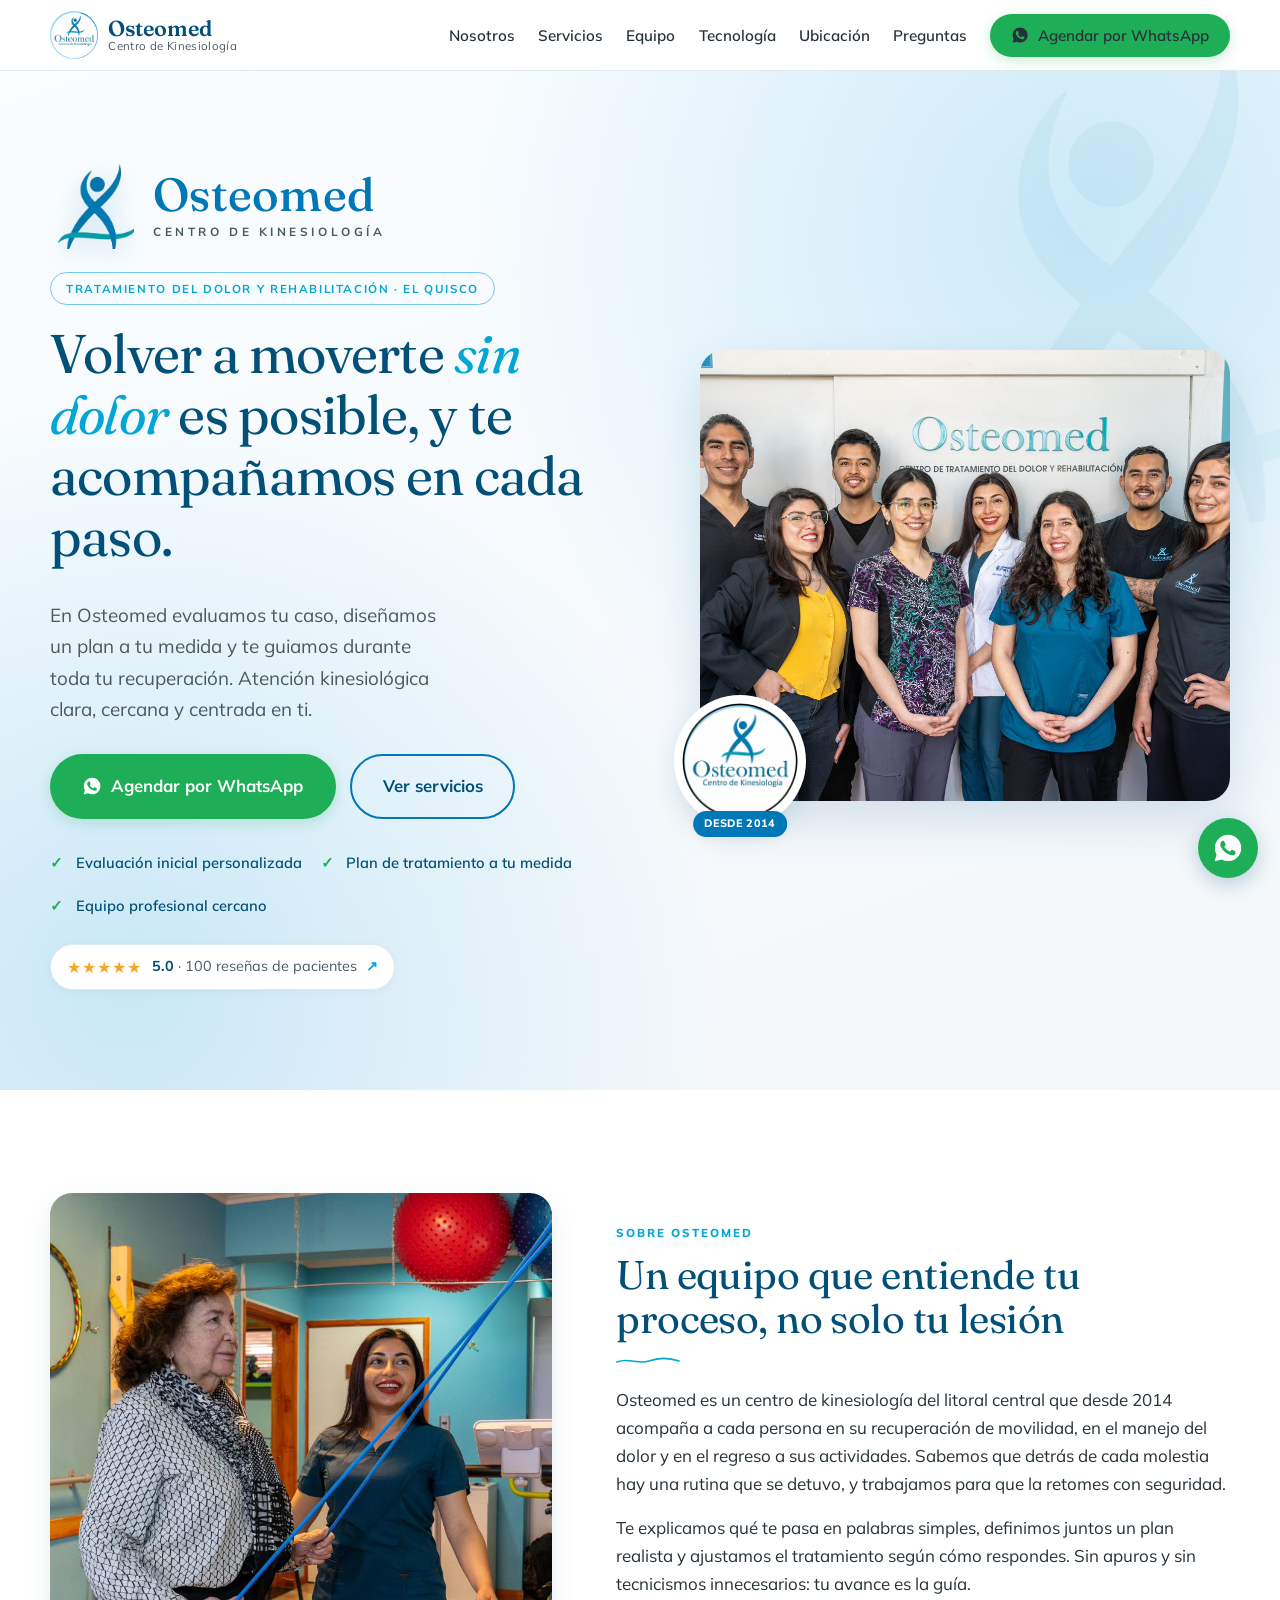
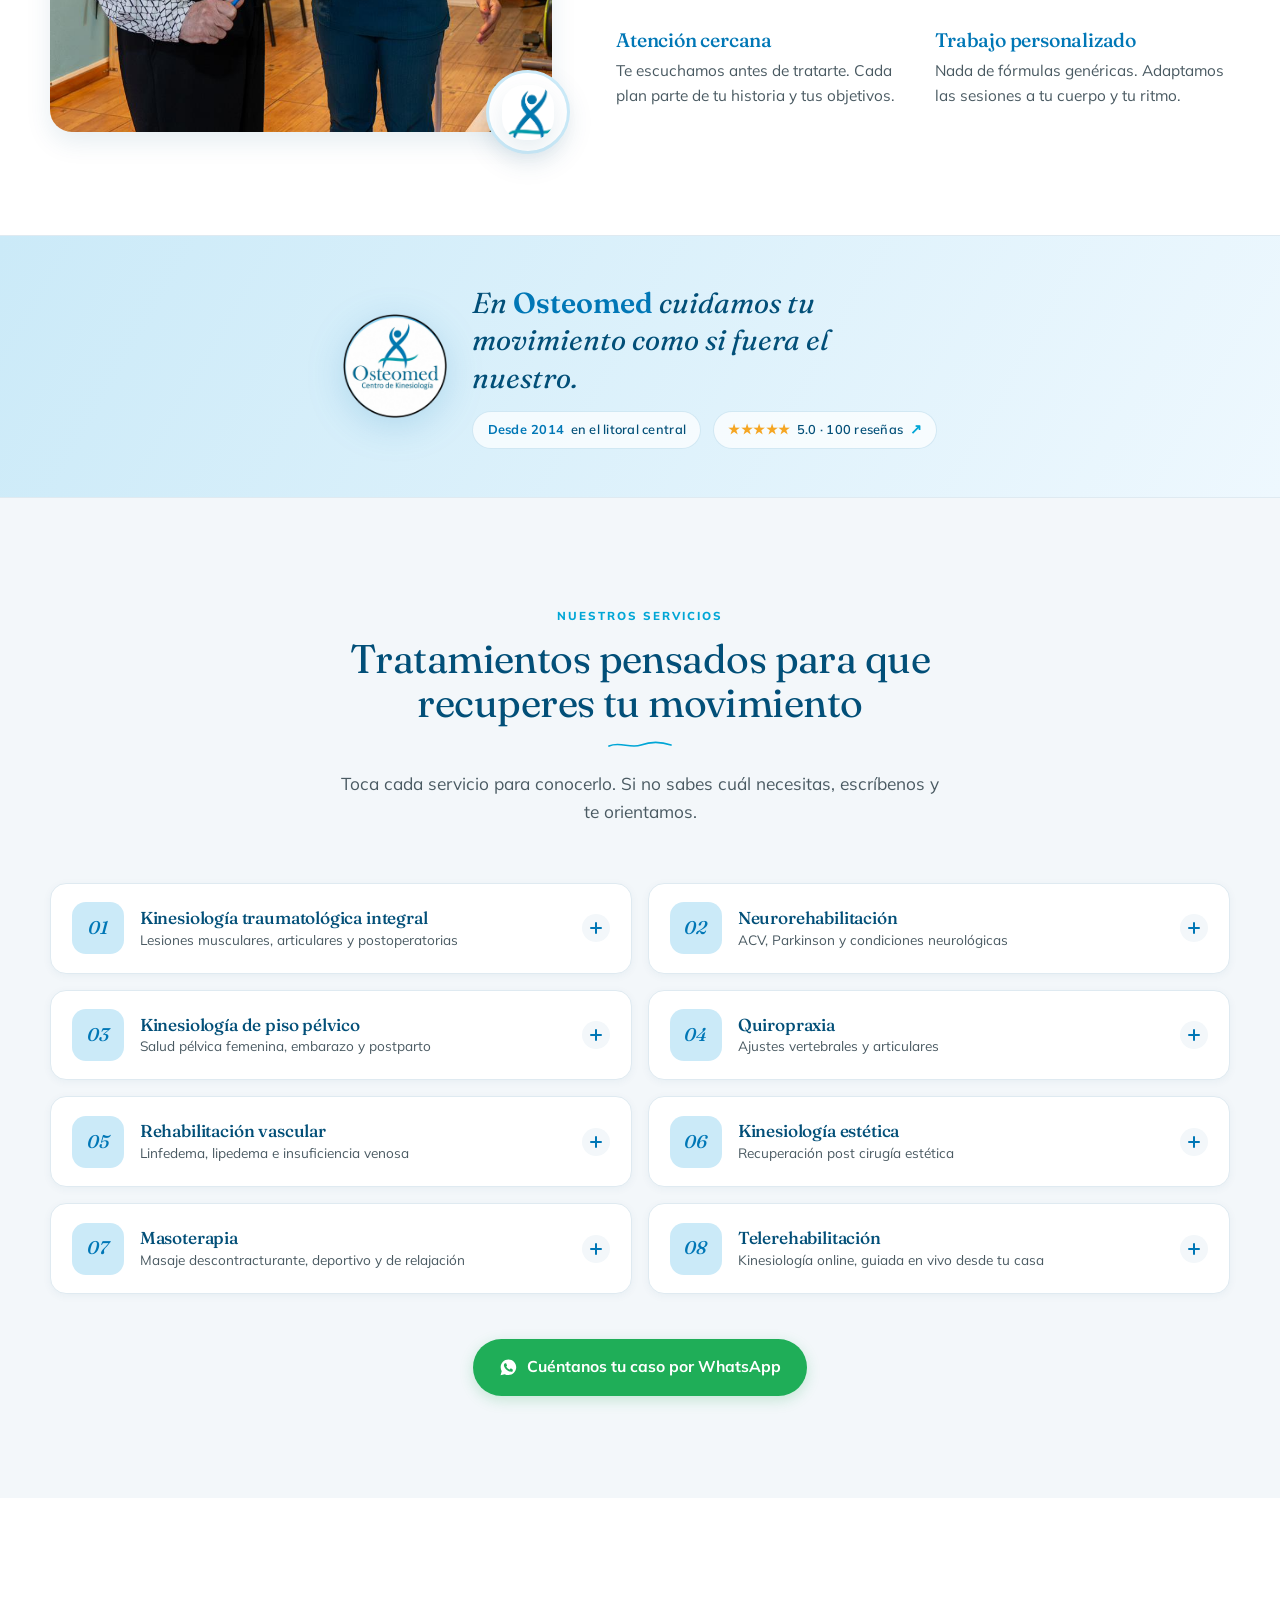
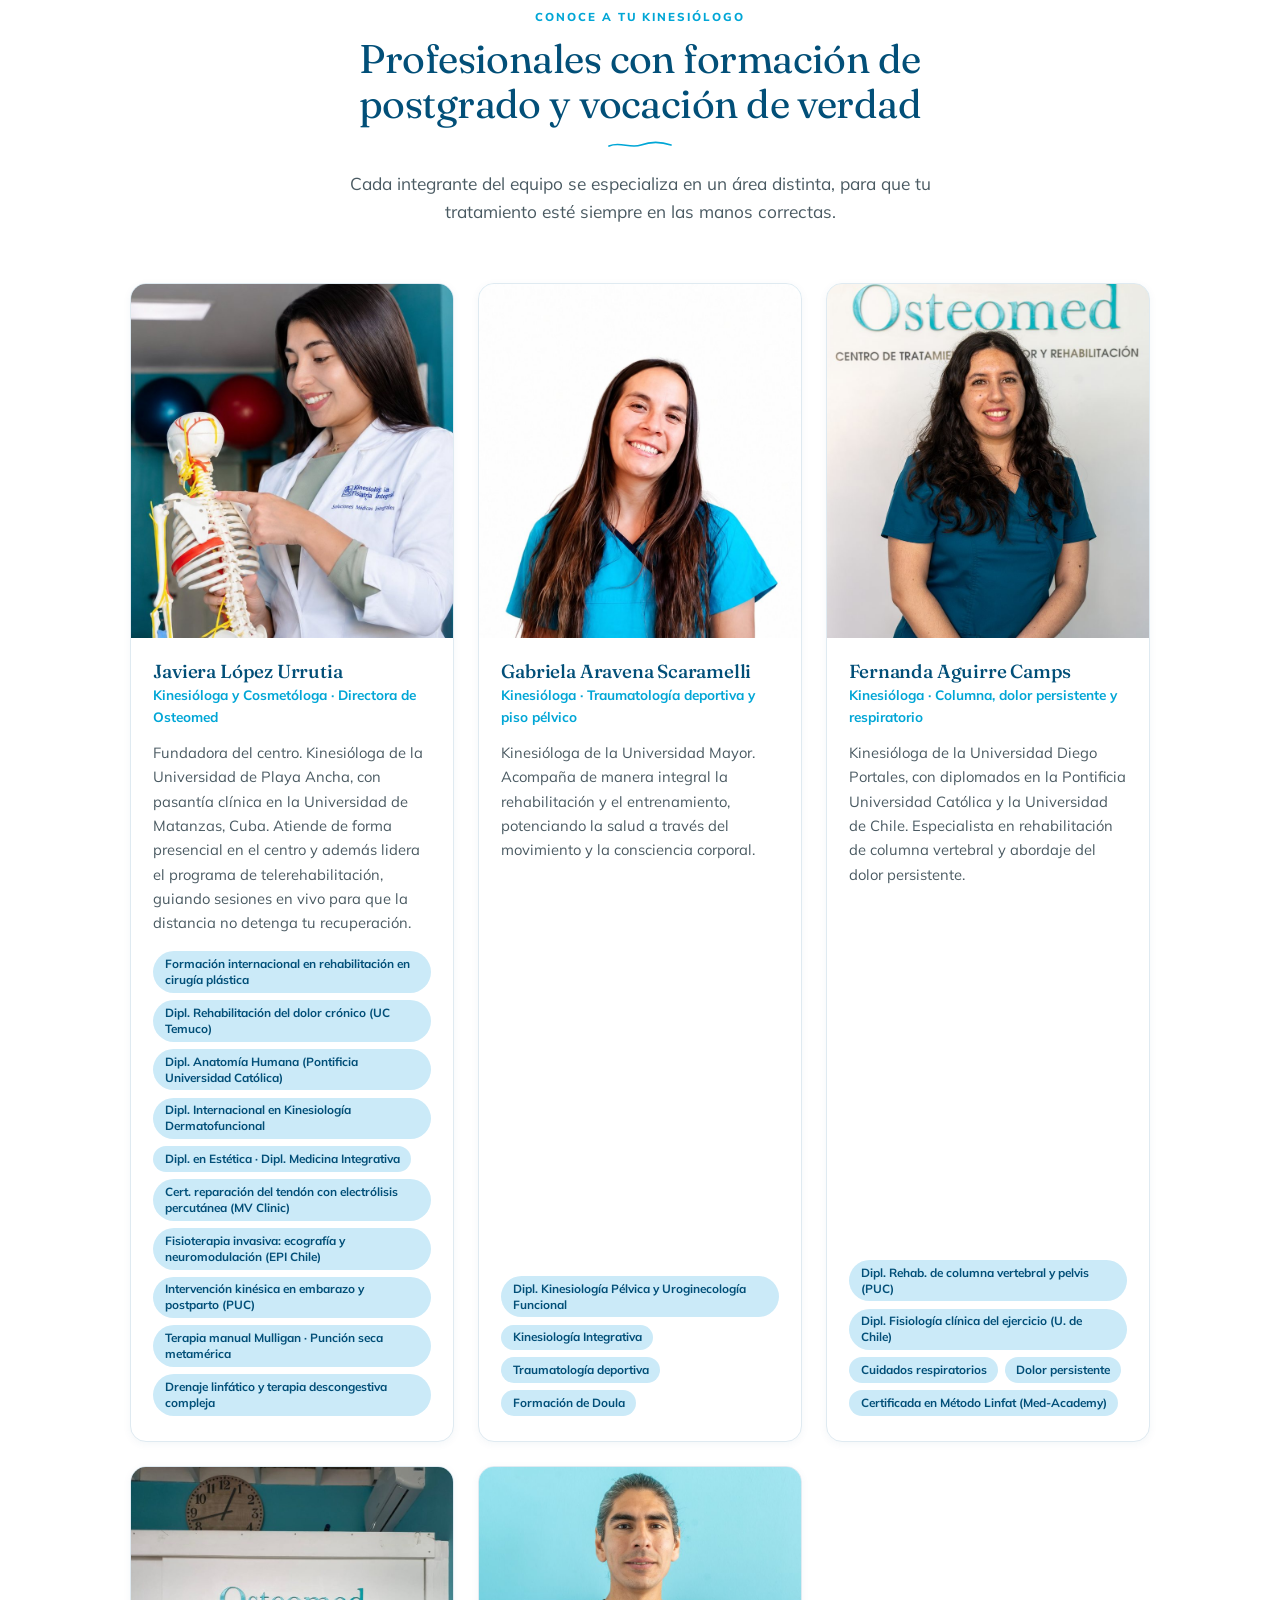
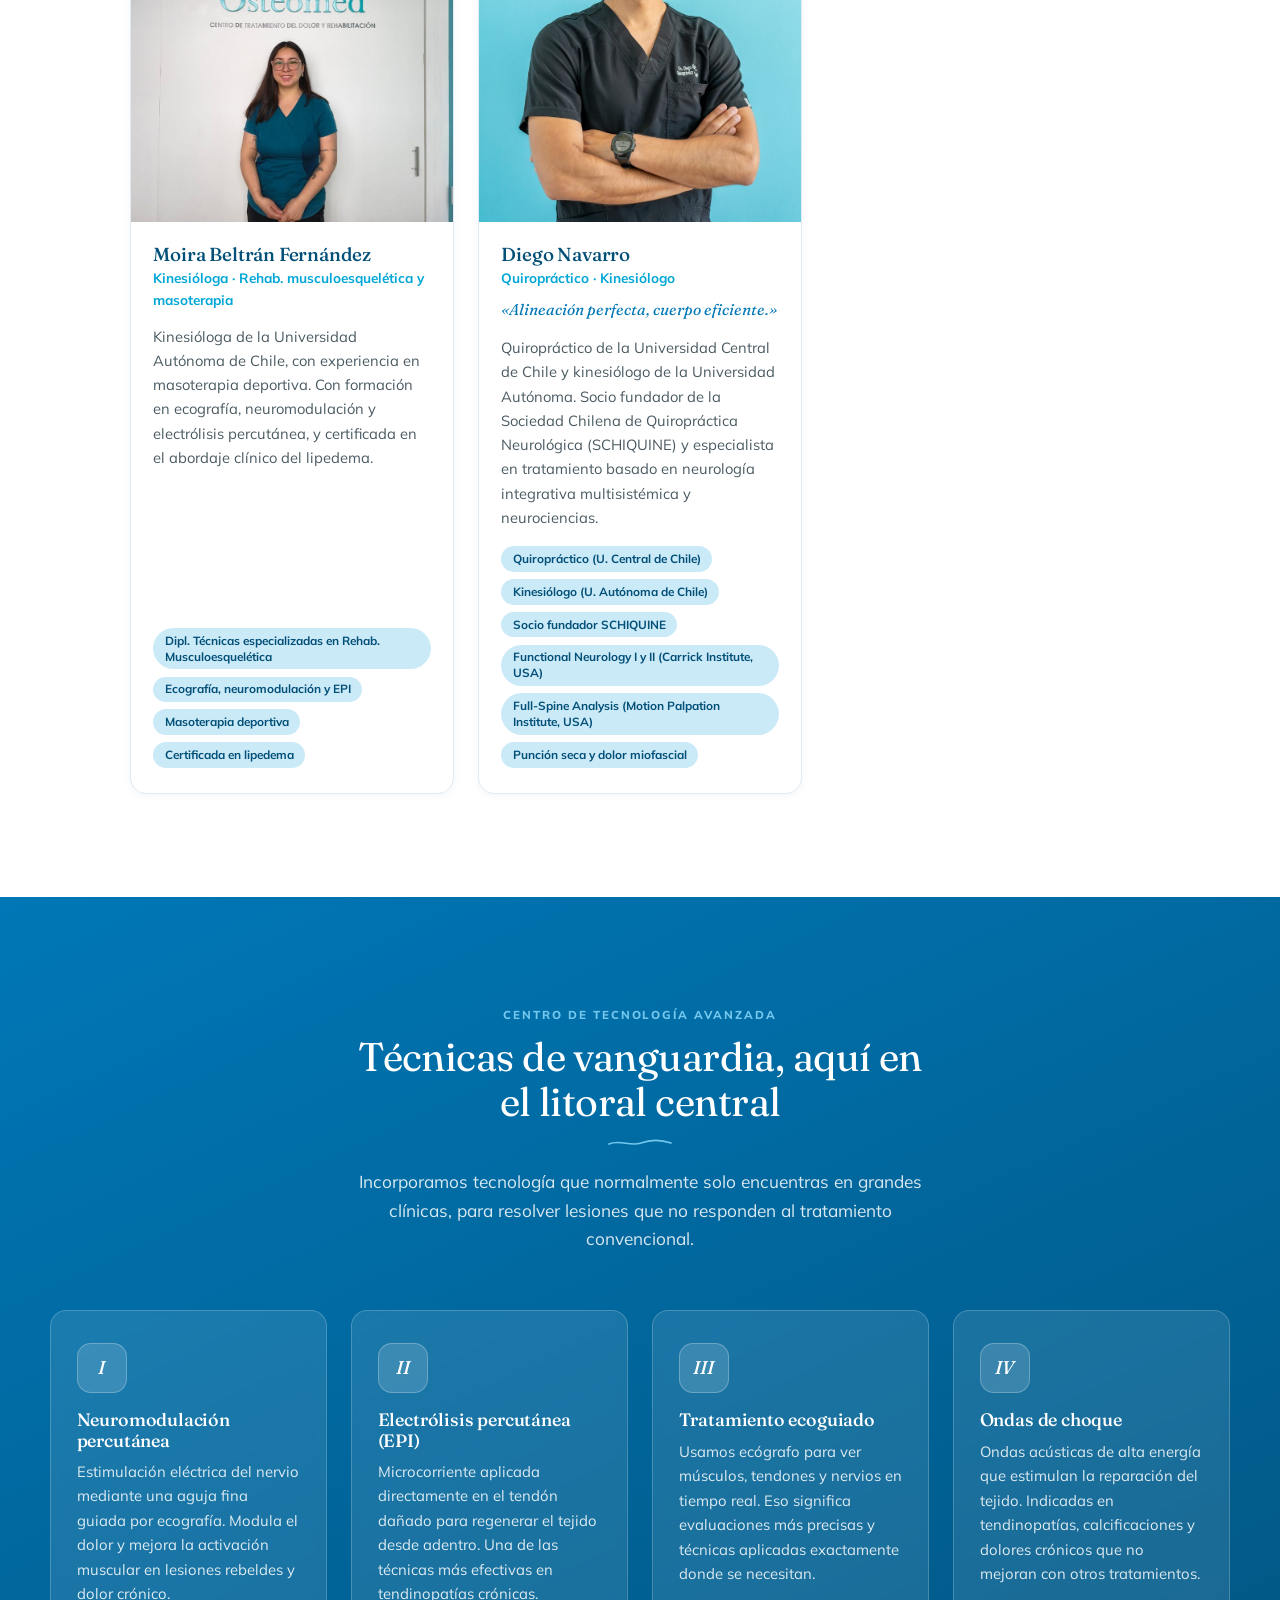
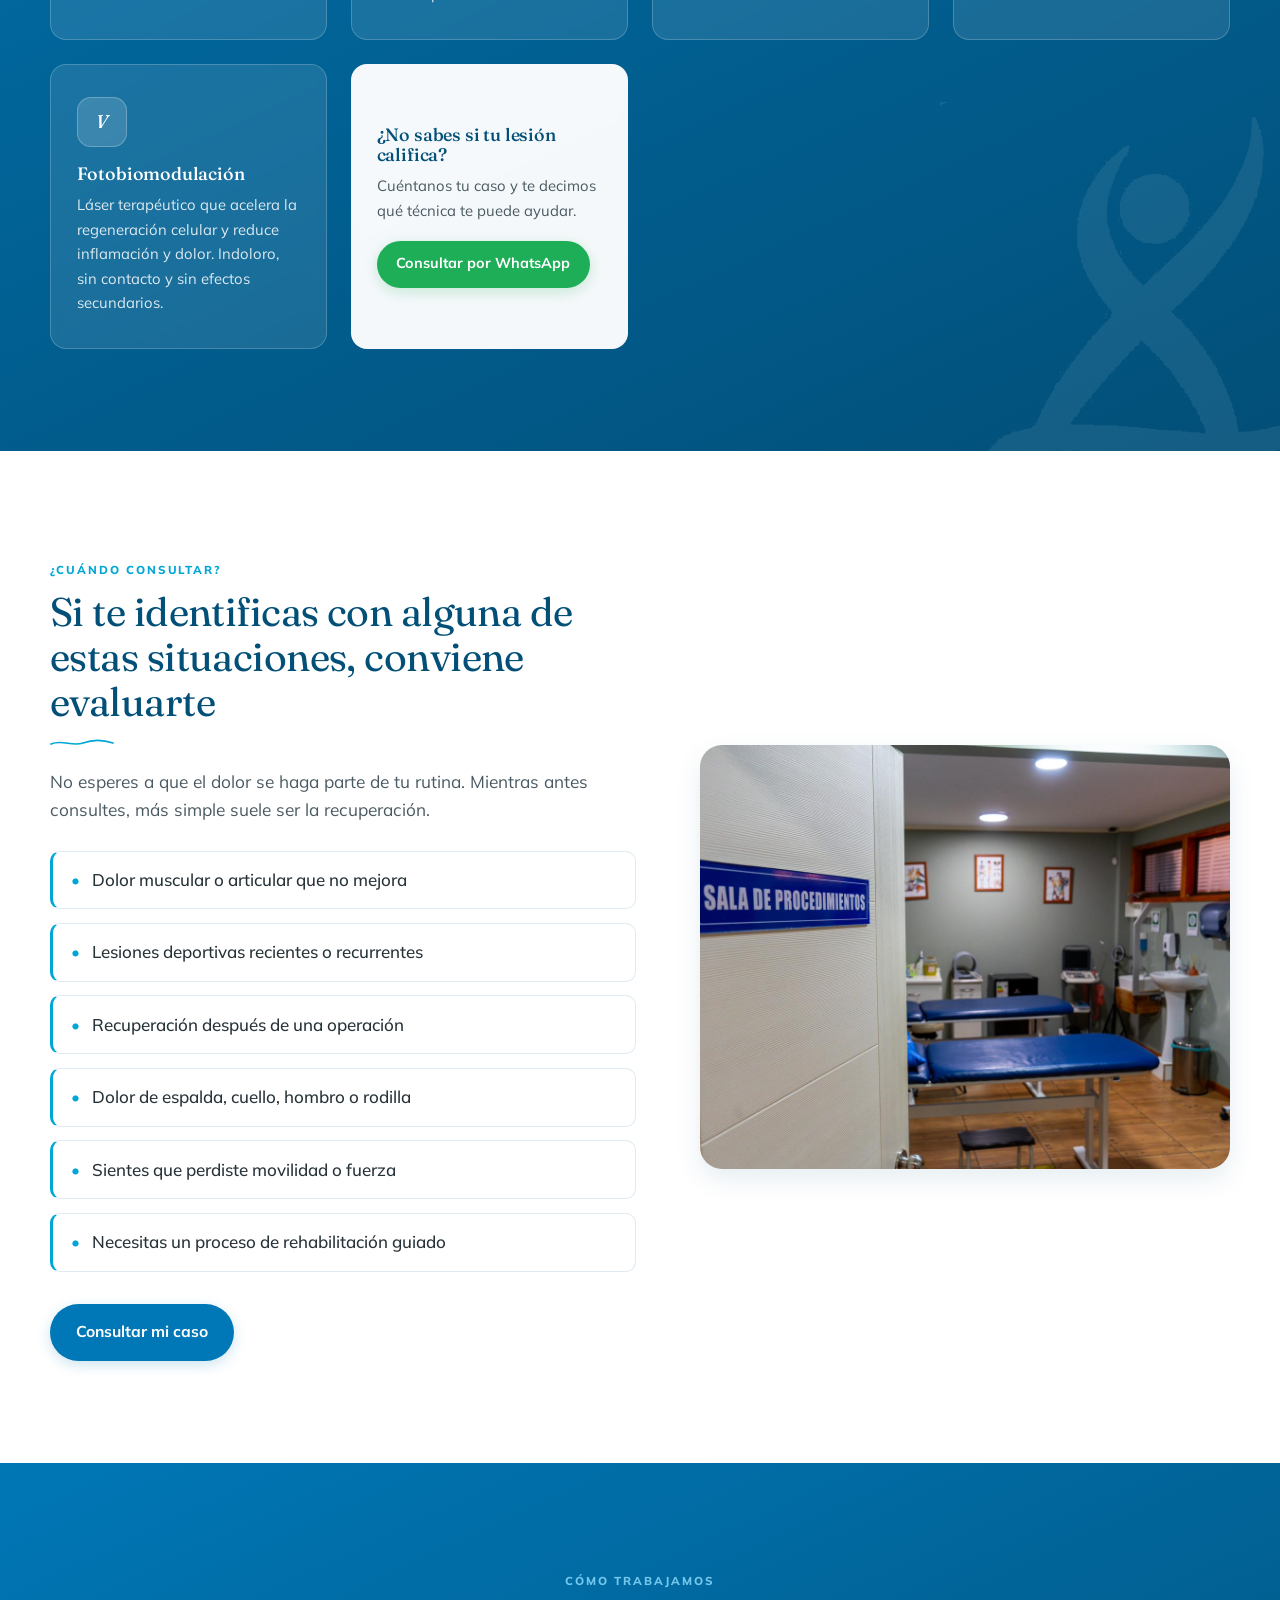
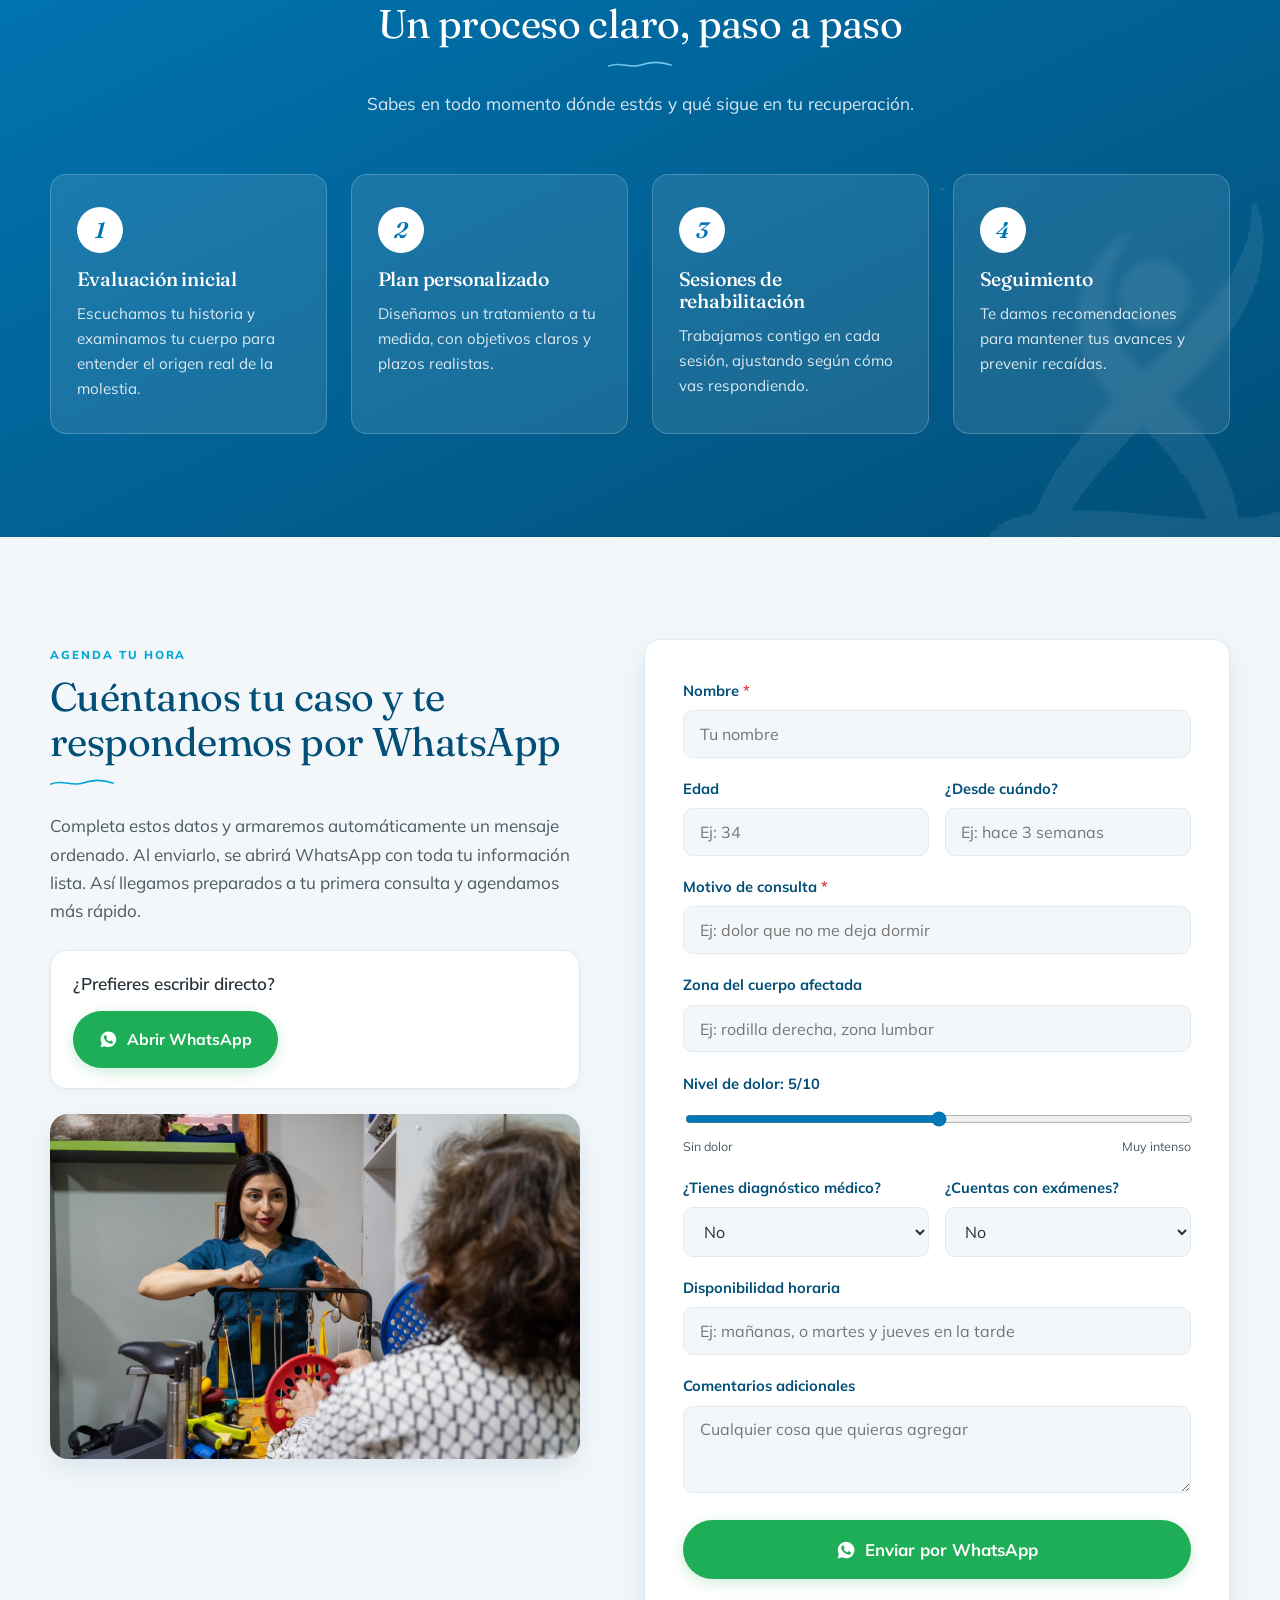
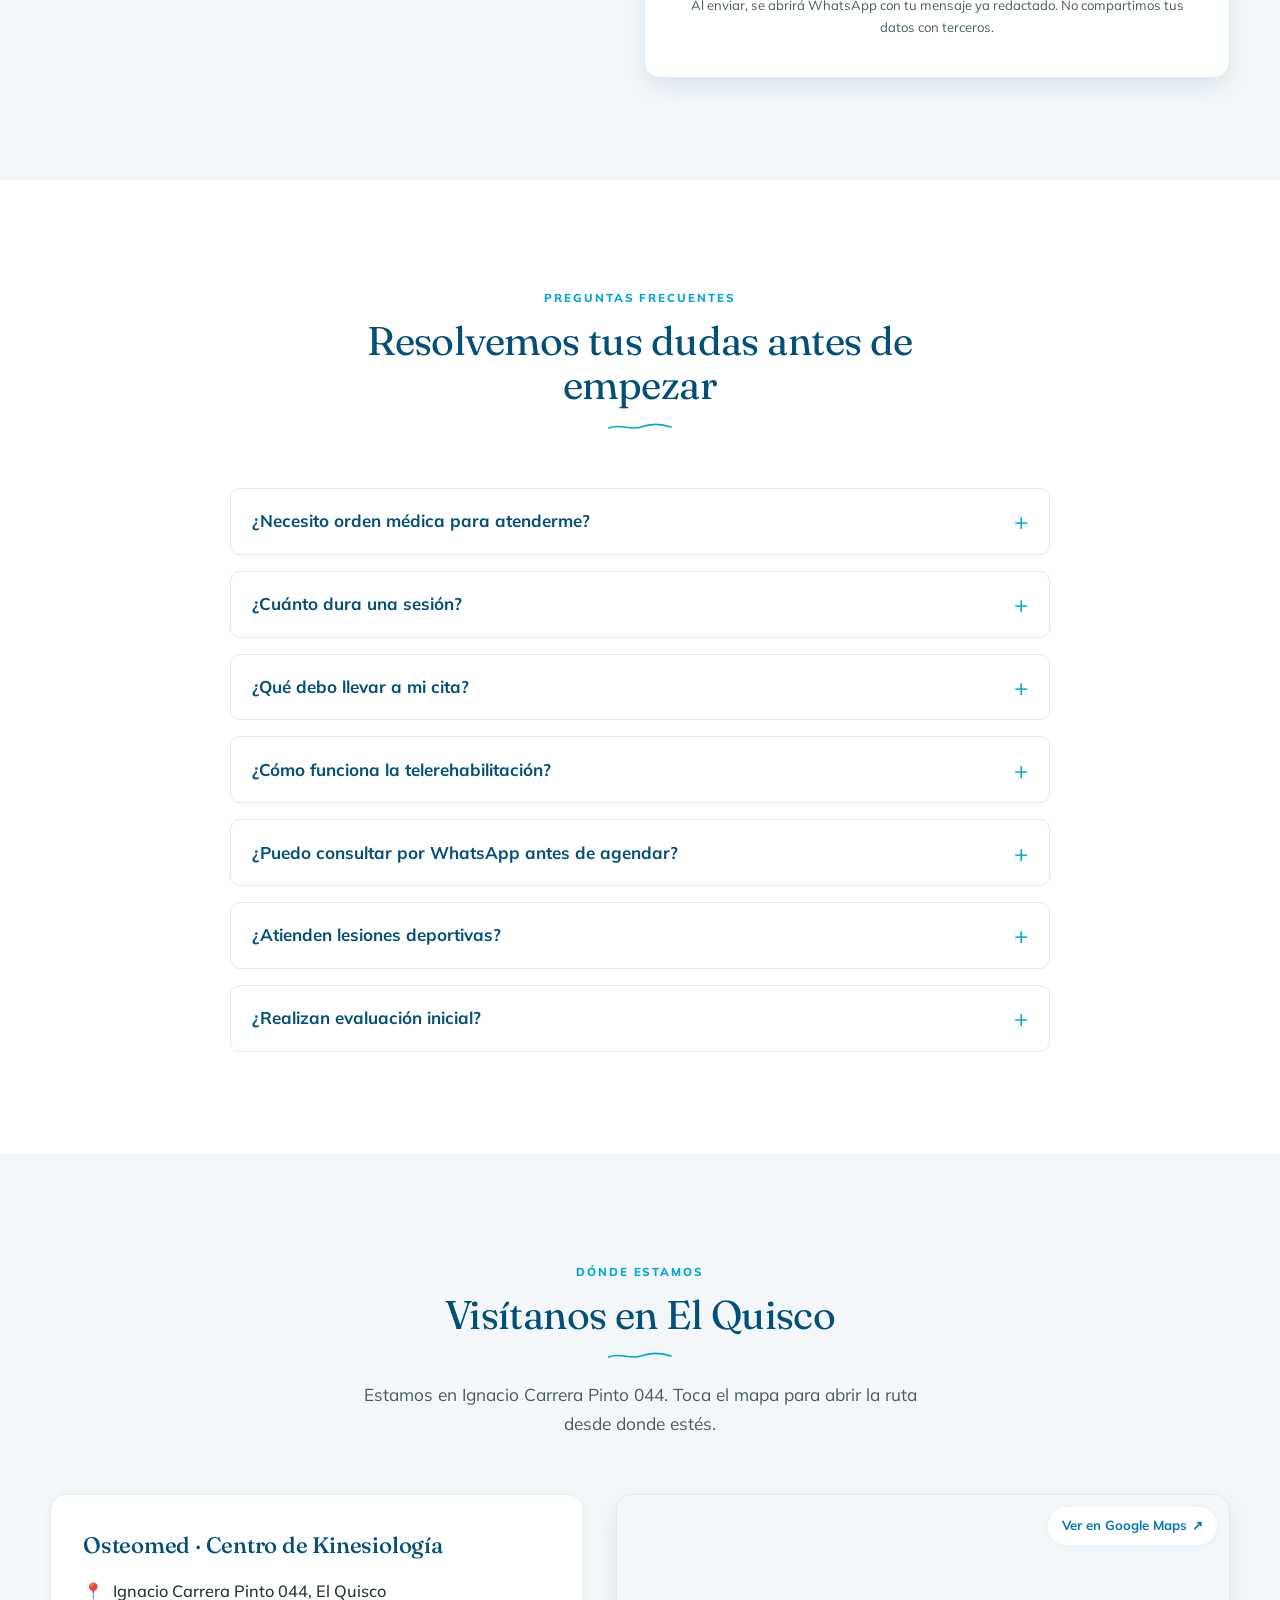
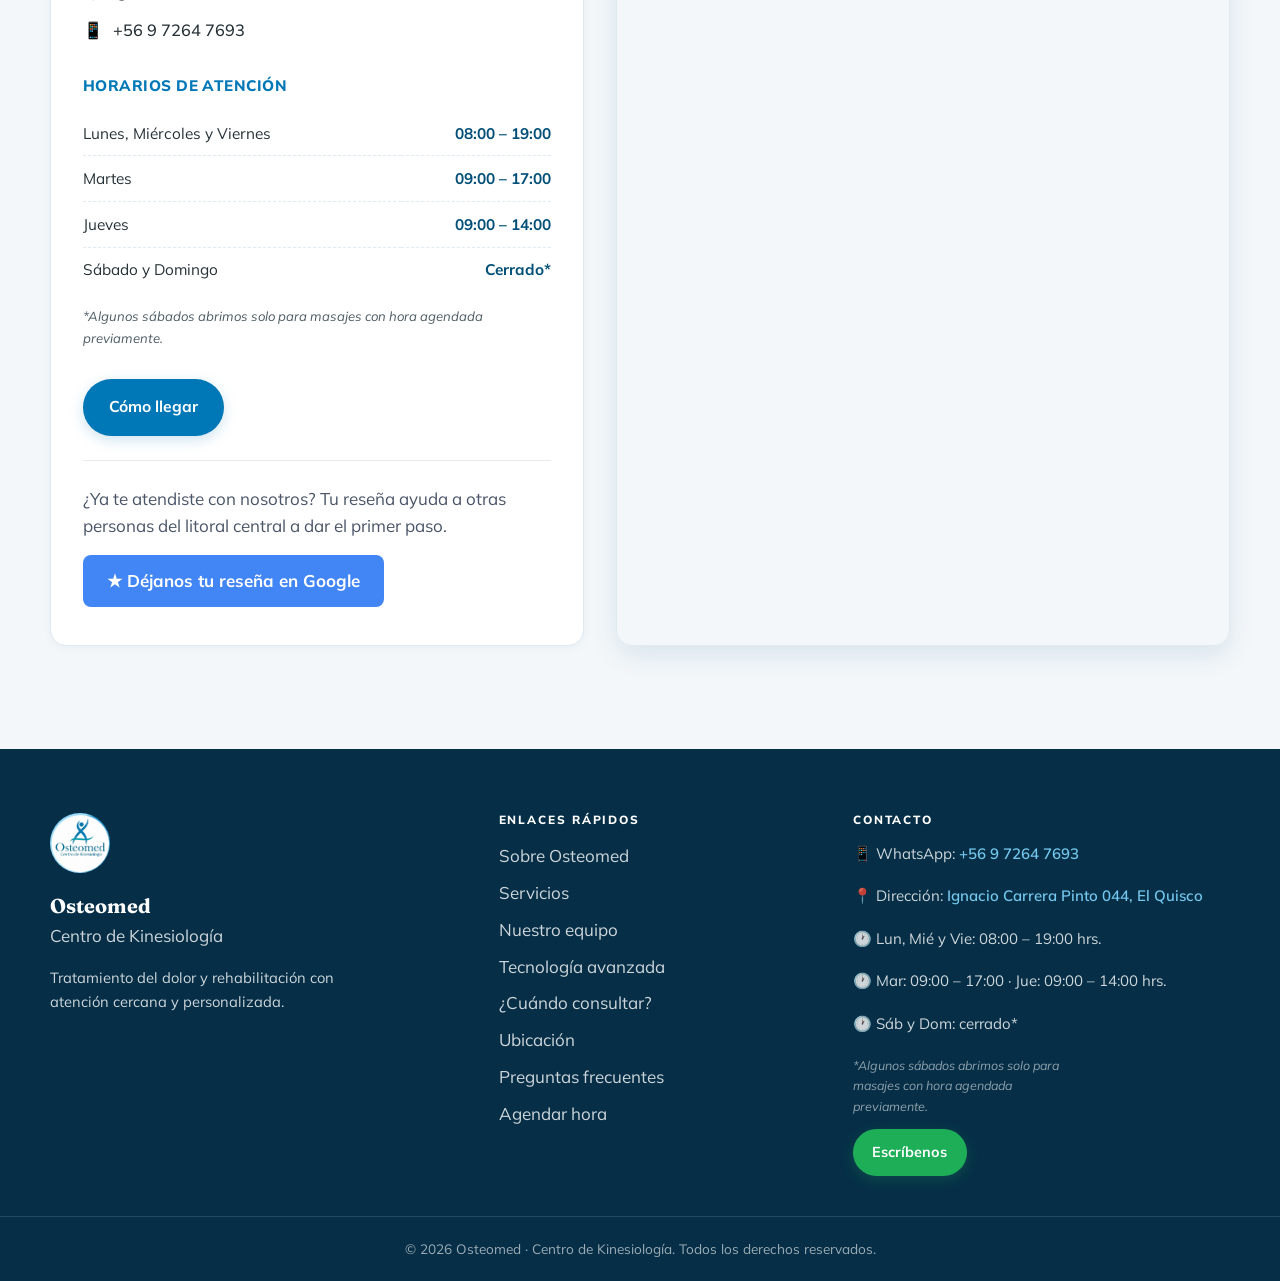
==== commit d3b89a54: "Actualiza CVs de Javiera y Fernanda en equipo Agrega certificación de cirugía plástica y aclara aten" ====
--- a/index.html
+++ b/index.html
@@ -393,9 +393,11 @@
               <h3>Javiera López Urrutia</h3>
               <p class="team-role">Kinesióloga y Cosmetóloga · Directora de Osteomed</p>
               <p class="team-bio">Fundadora del centro. Kinesióloga de la Universidad de Playa Ancha, con pasantía
-                clínica en la Universidad de Matanzas, Cuba. Hoy lidera el programa de telerehabilitación, guiando
-                sesiones en vivo para que la distancia no detenga tu recuperación.</p>
+                clínica en la Universidad de Matanzas, Cuba. Atiende de forma presencial en el centro y además lidera
+                el programa de telerehabilitación, guiando sesiones en vivo para que la distancia no detenga tu
+                recuperación.</p>
               <ul class="team-tags">
+                <li>Formación internacional en rehabilitación en cirugía plástica</li>
                 <li>Dipl. Rehabilitación del dolor crónico (UC Temuco)</li>
                 <li>Dipl. Anatomía Humana (Pontificia Universidad Católica)</li>
                 <li>Dipl. Internacional en Kinesiología Dermatofuncional</li>
@@ -445,6 +447,7 @@
                 <li>Dipl. Fisiología clínica del ejercicio (U. de Chile)</li>
                 <li>Cuidados respiratorios</li>
                 <li>Dolor persistente</li>
+                <li>Certificada en Método Linfat (Med-Academy)</li>
               </ul>
             </div>
           </article>
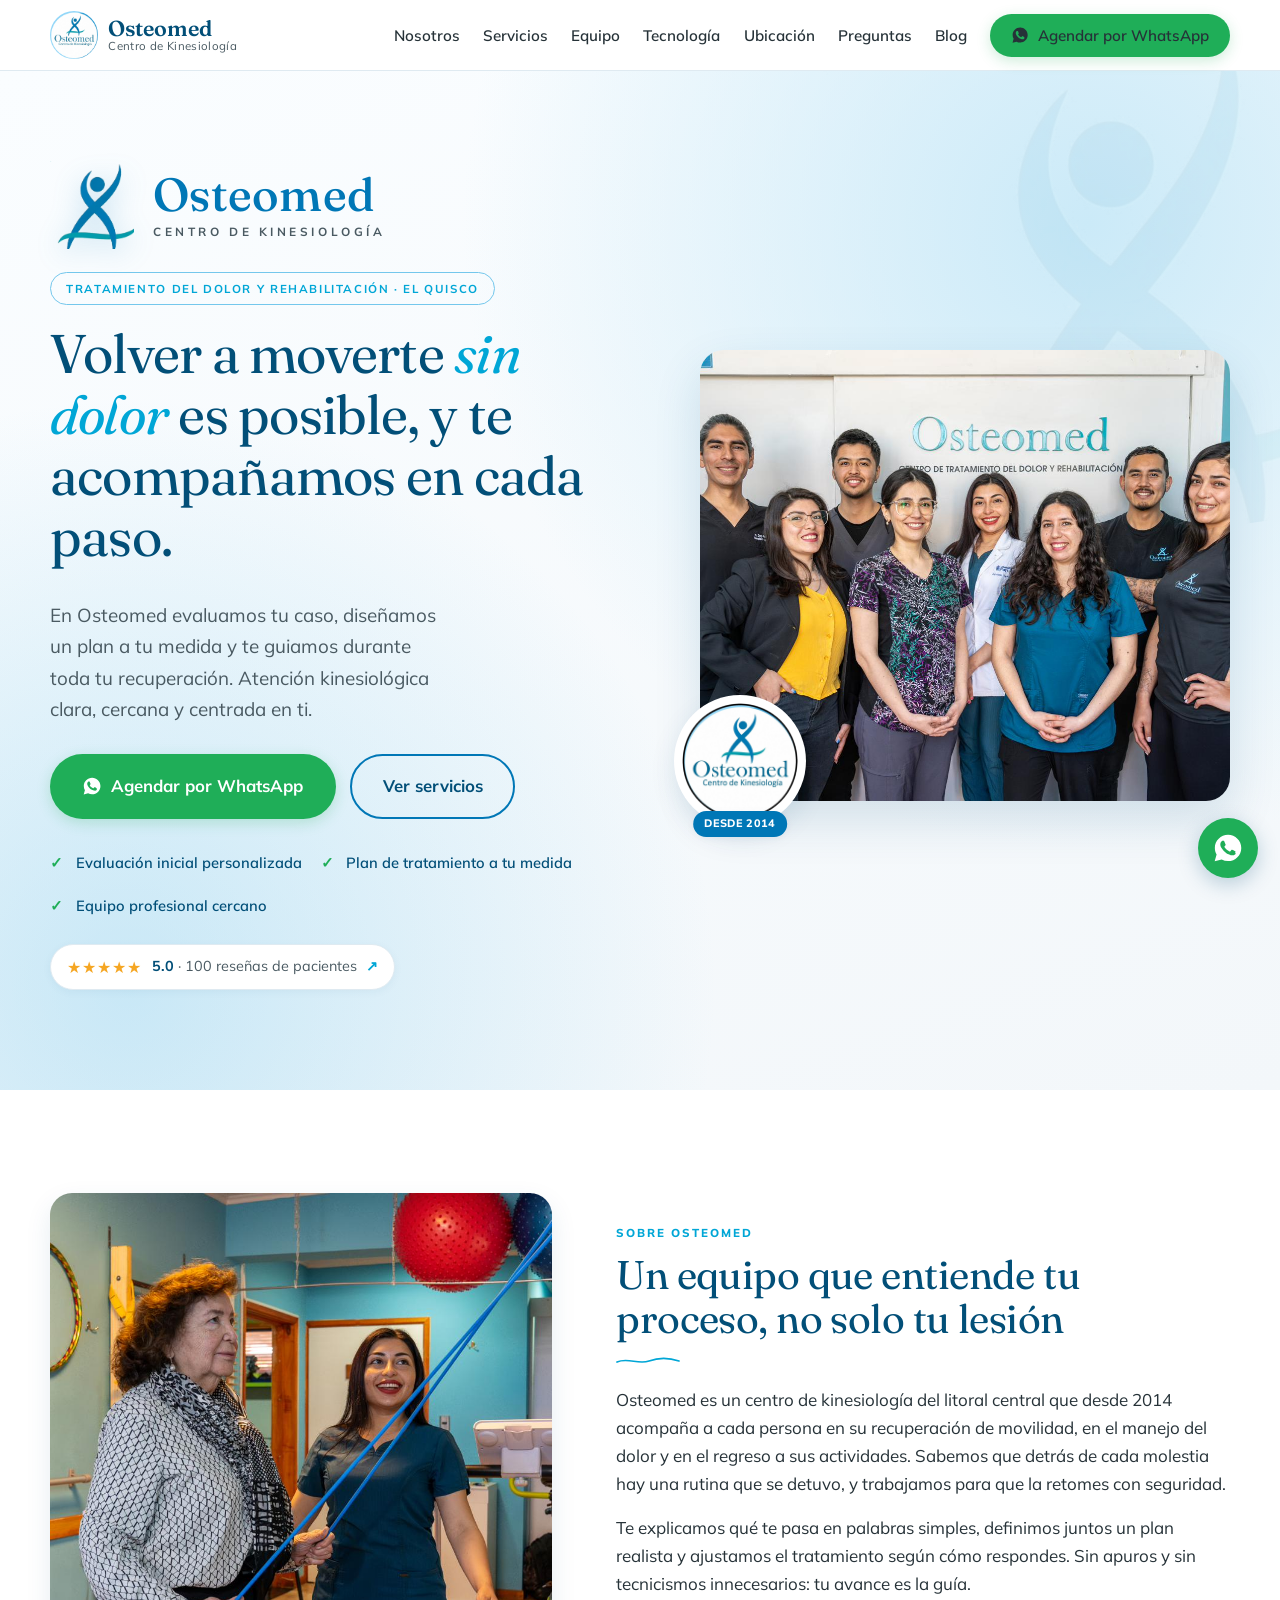
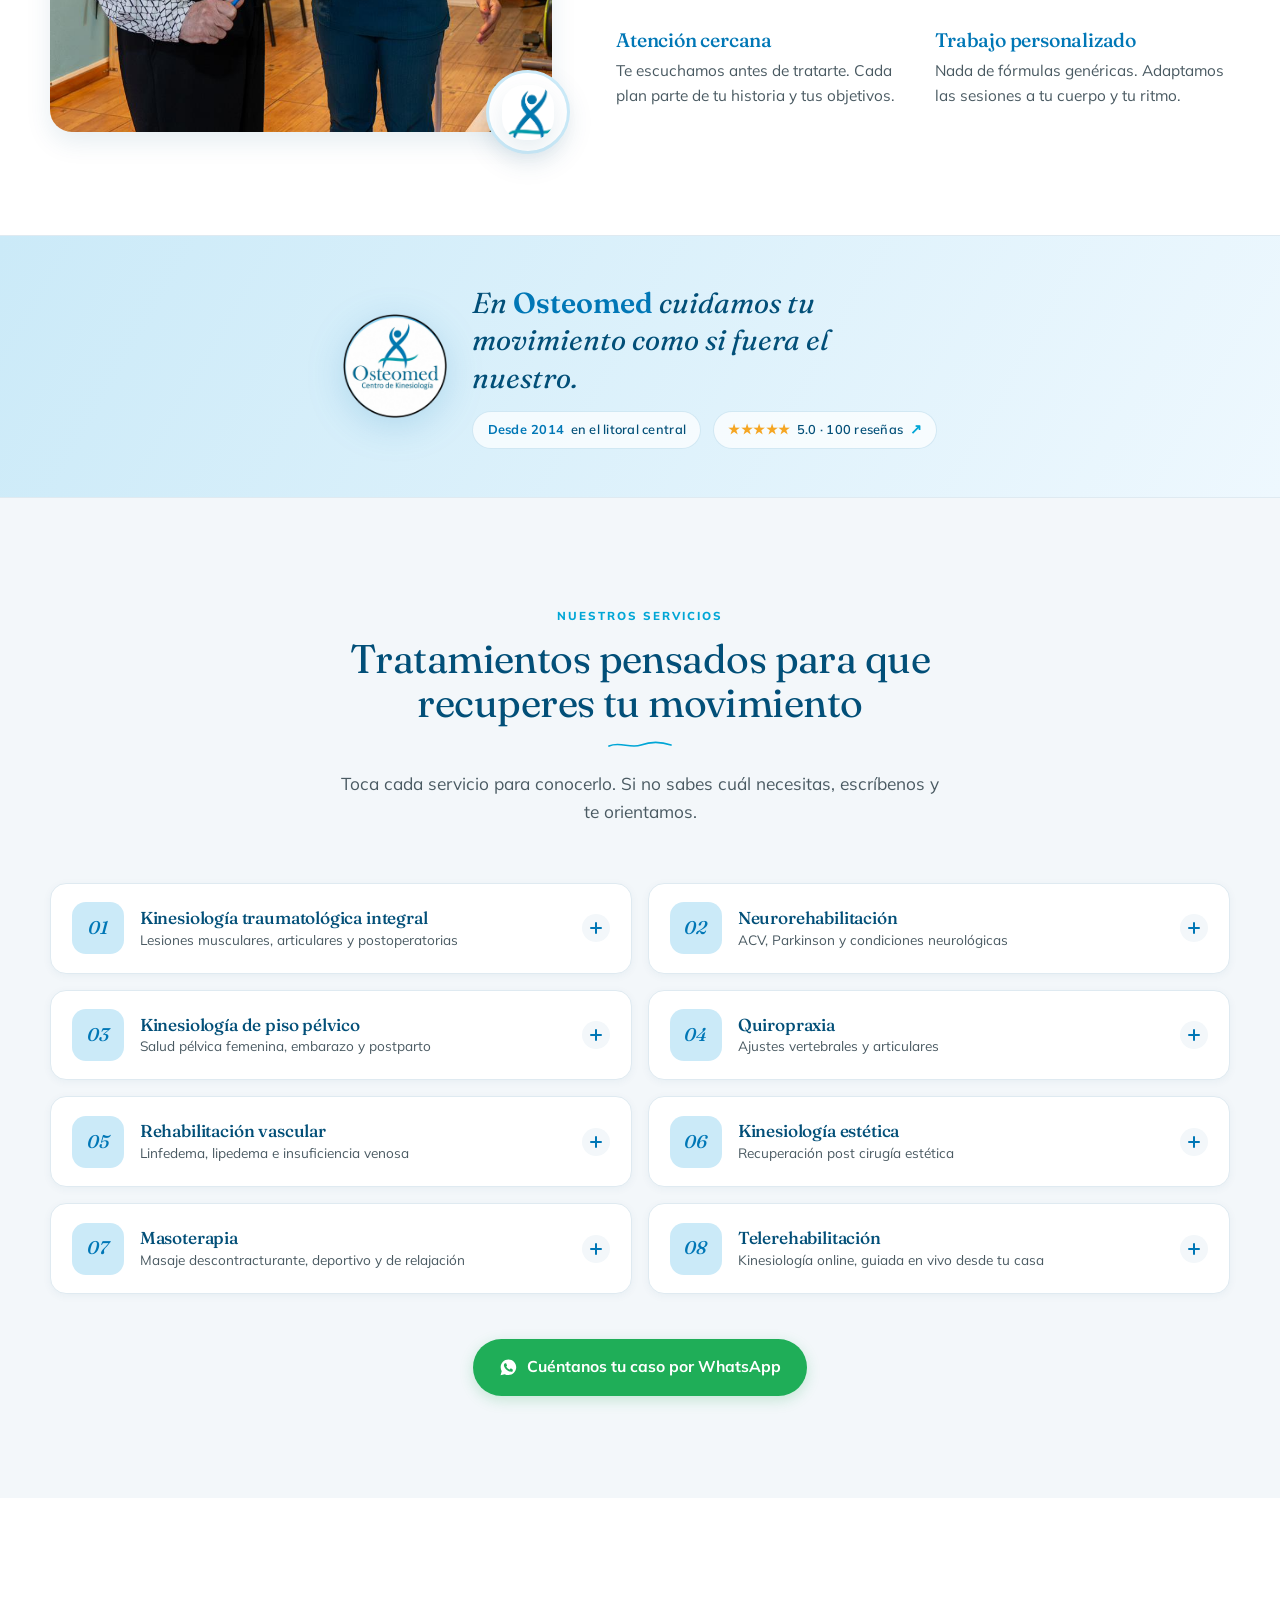
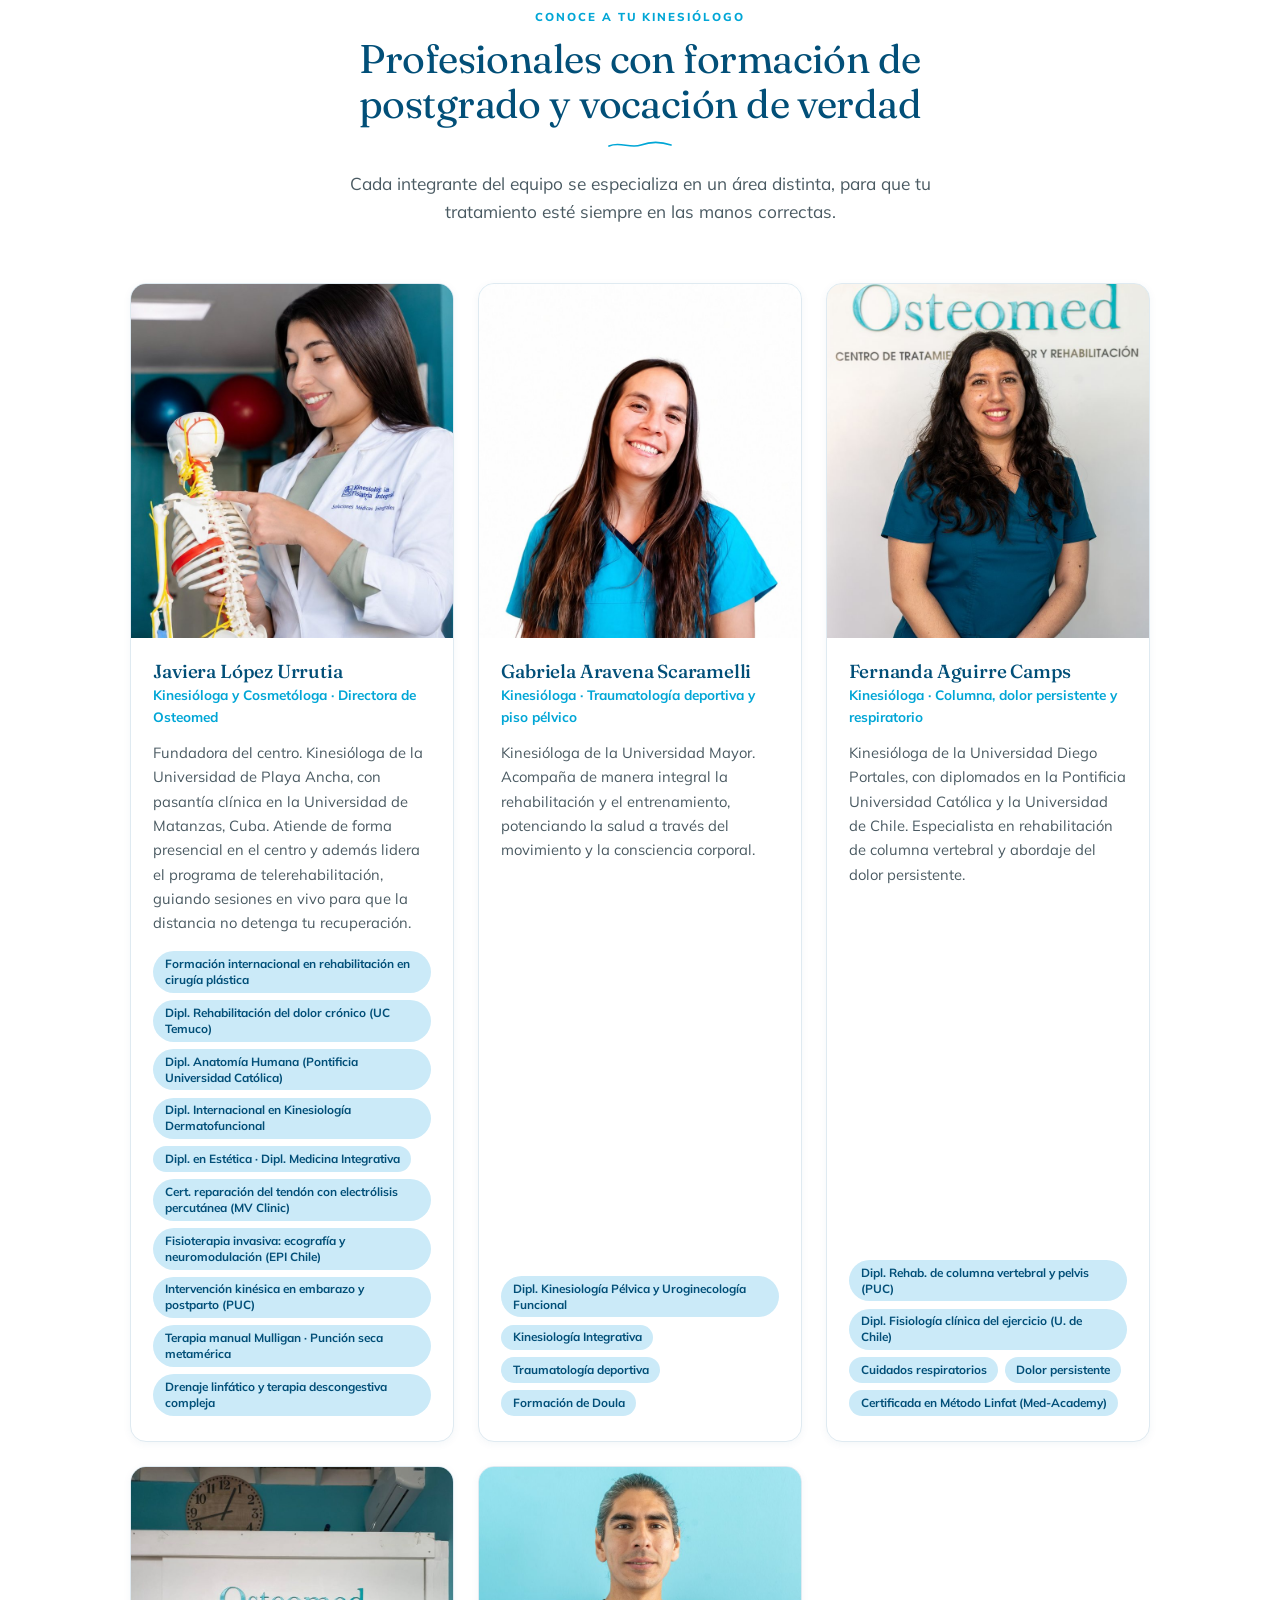
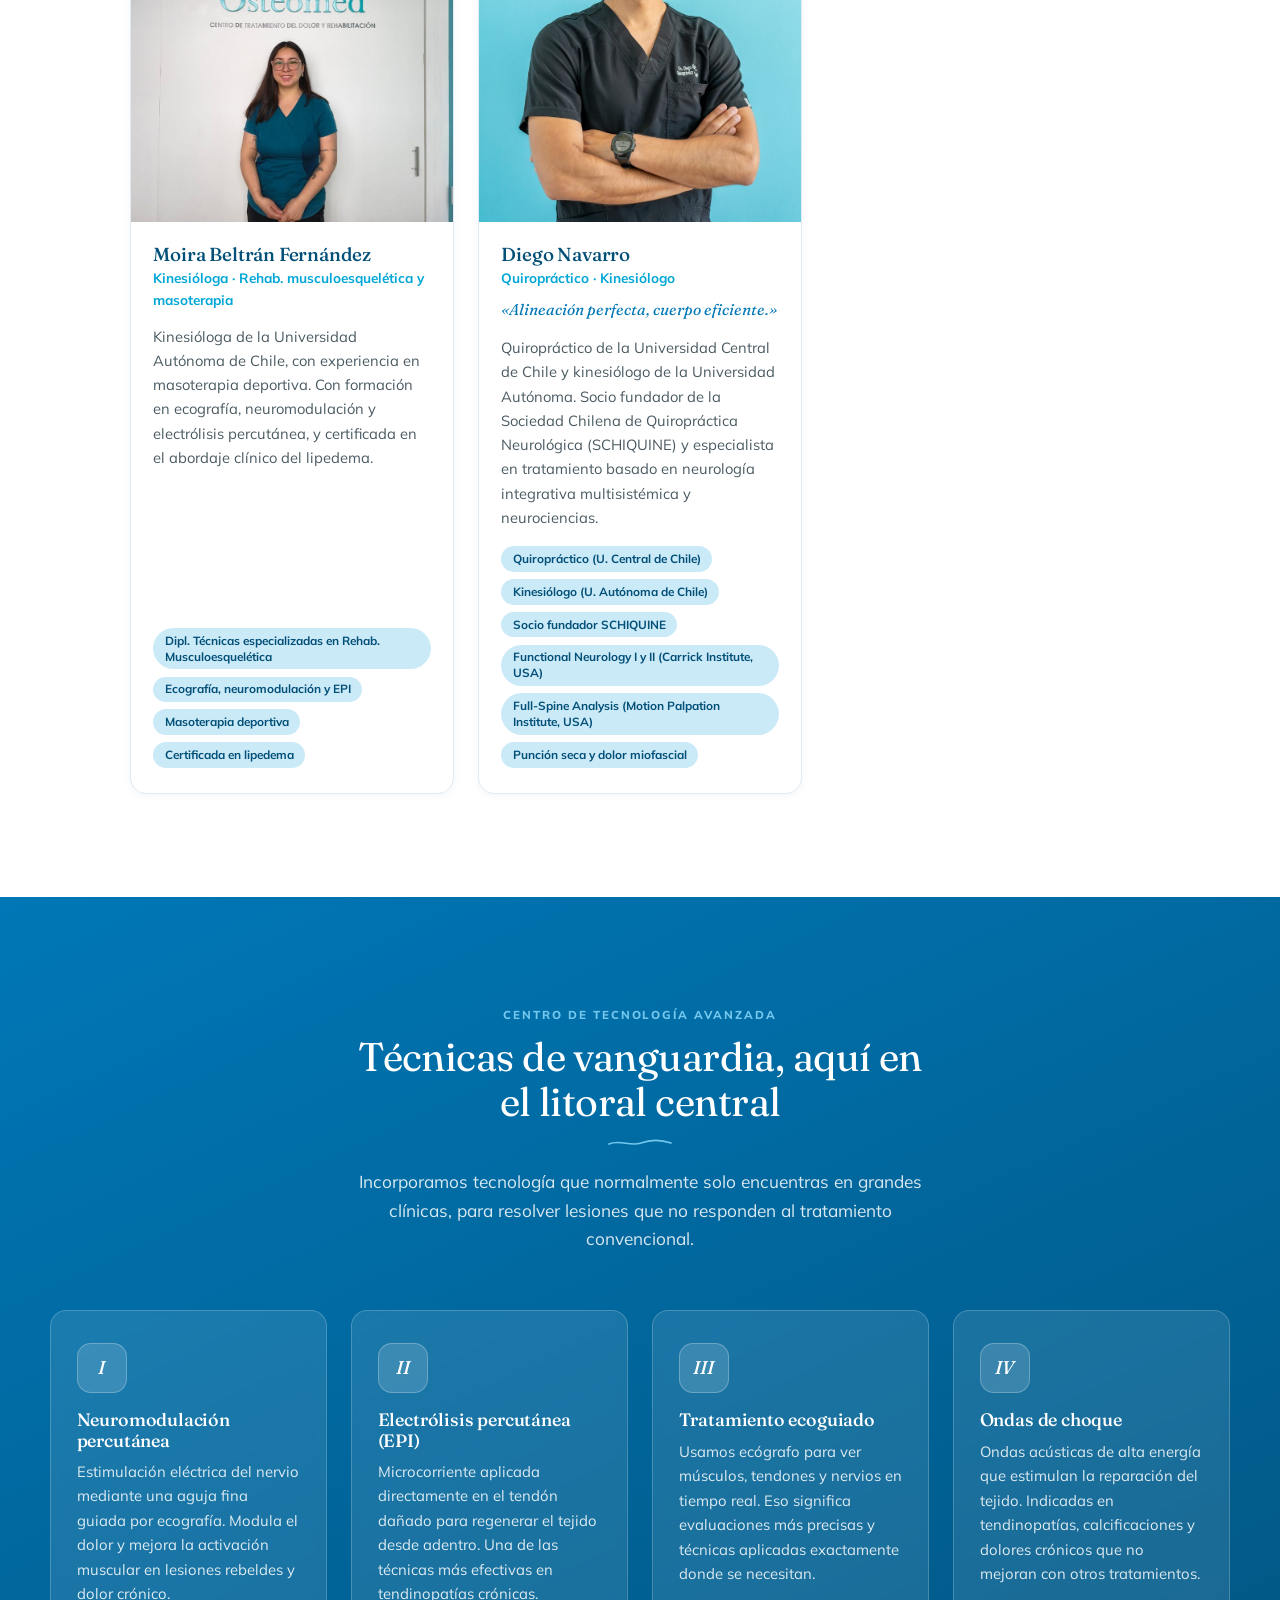
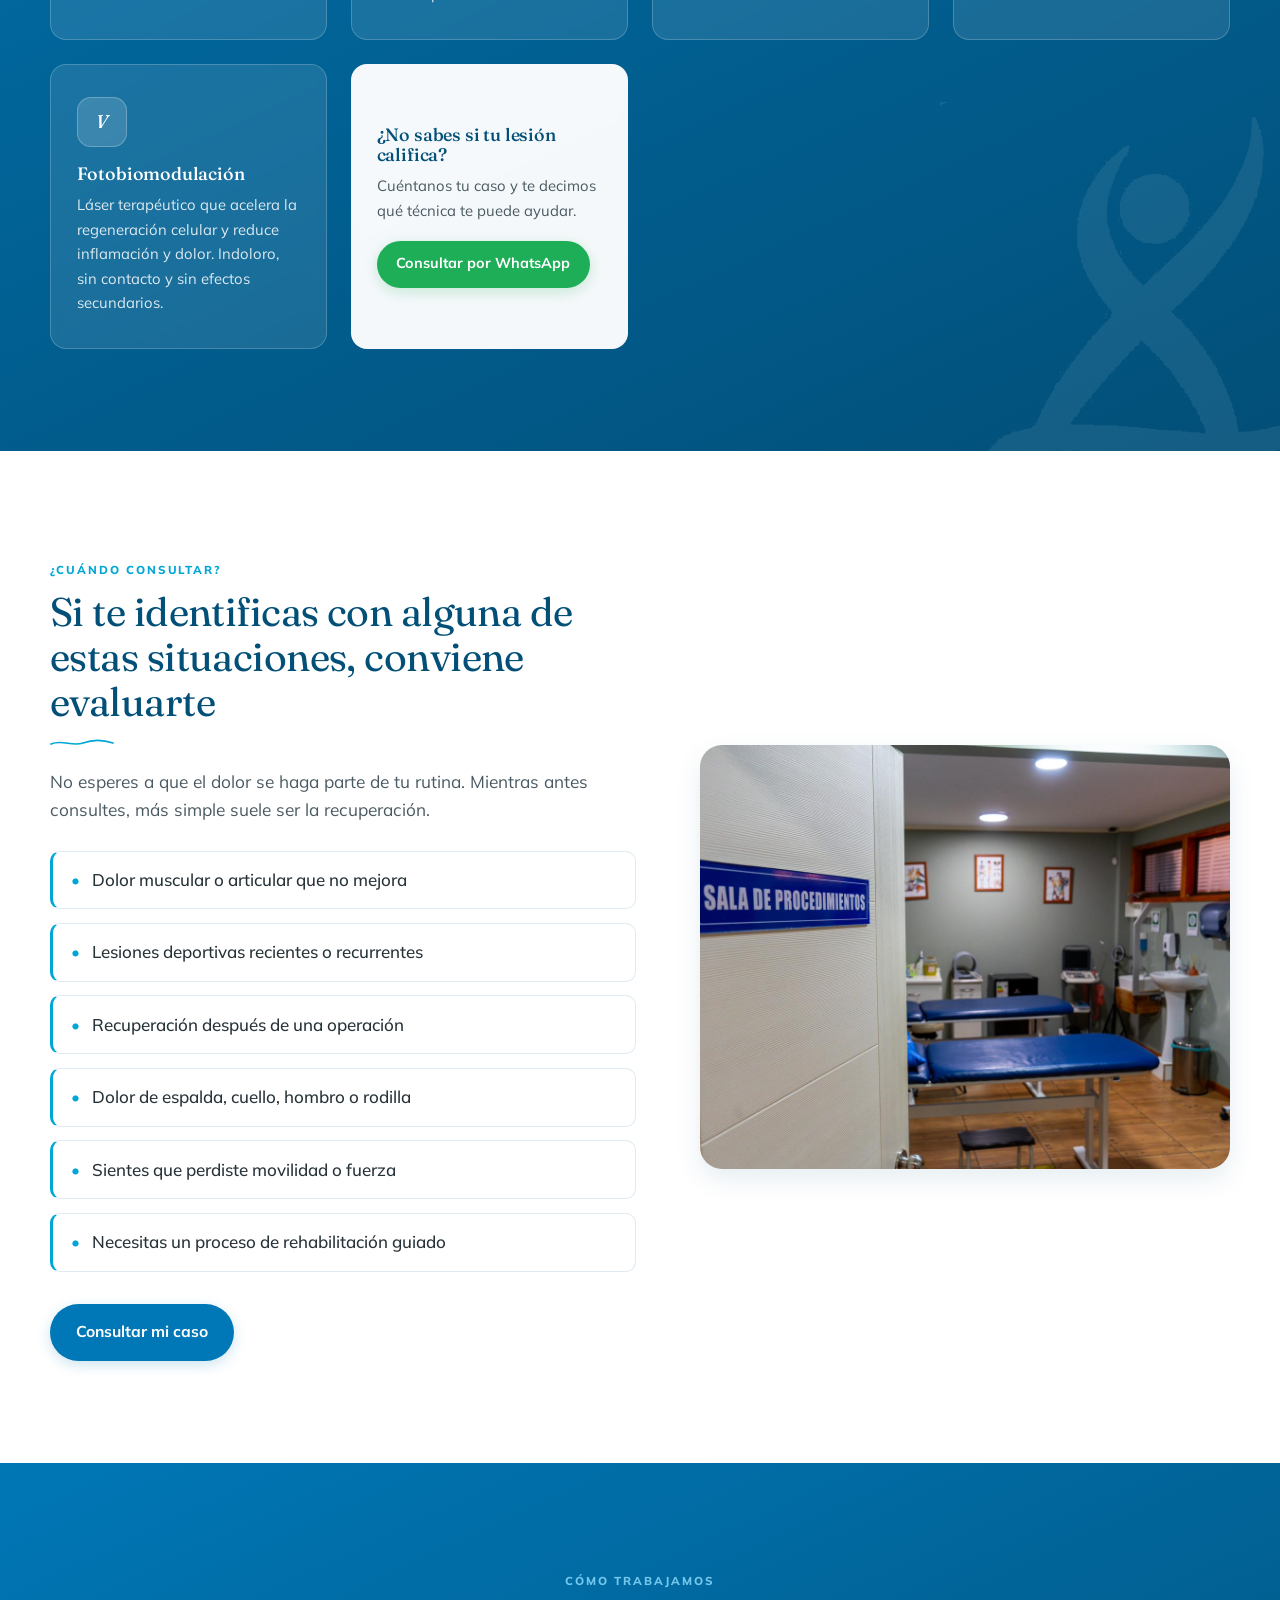
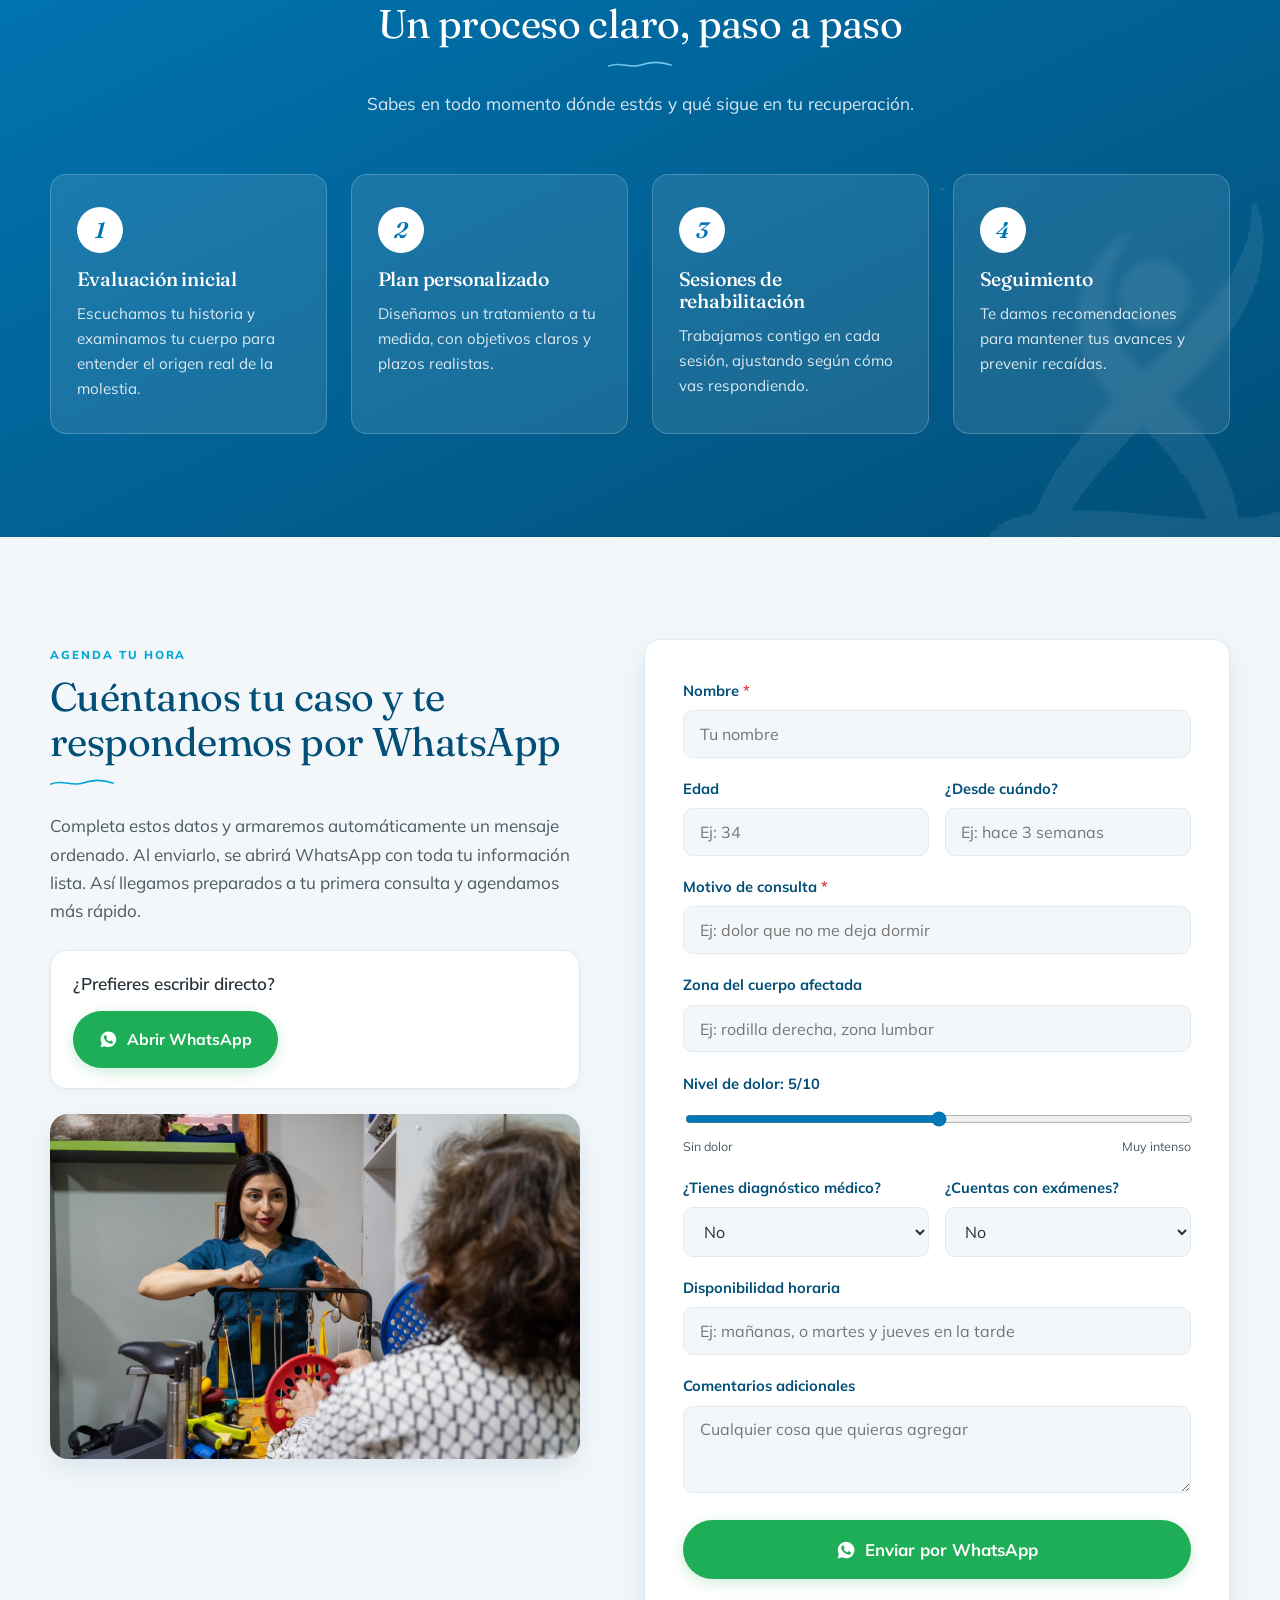
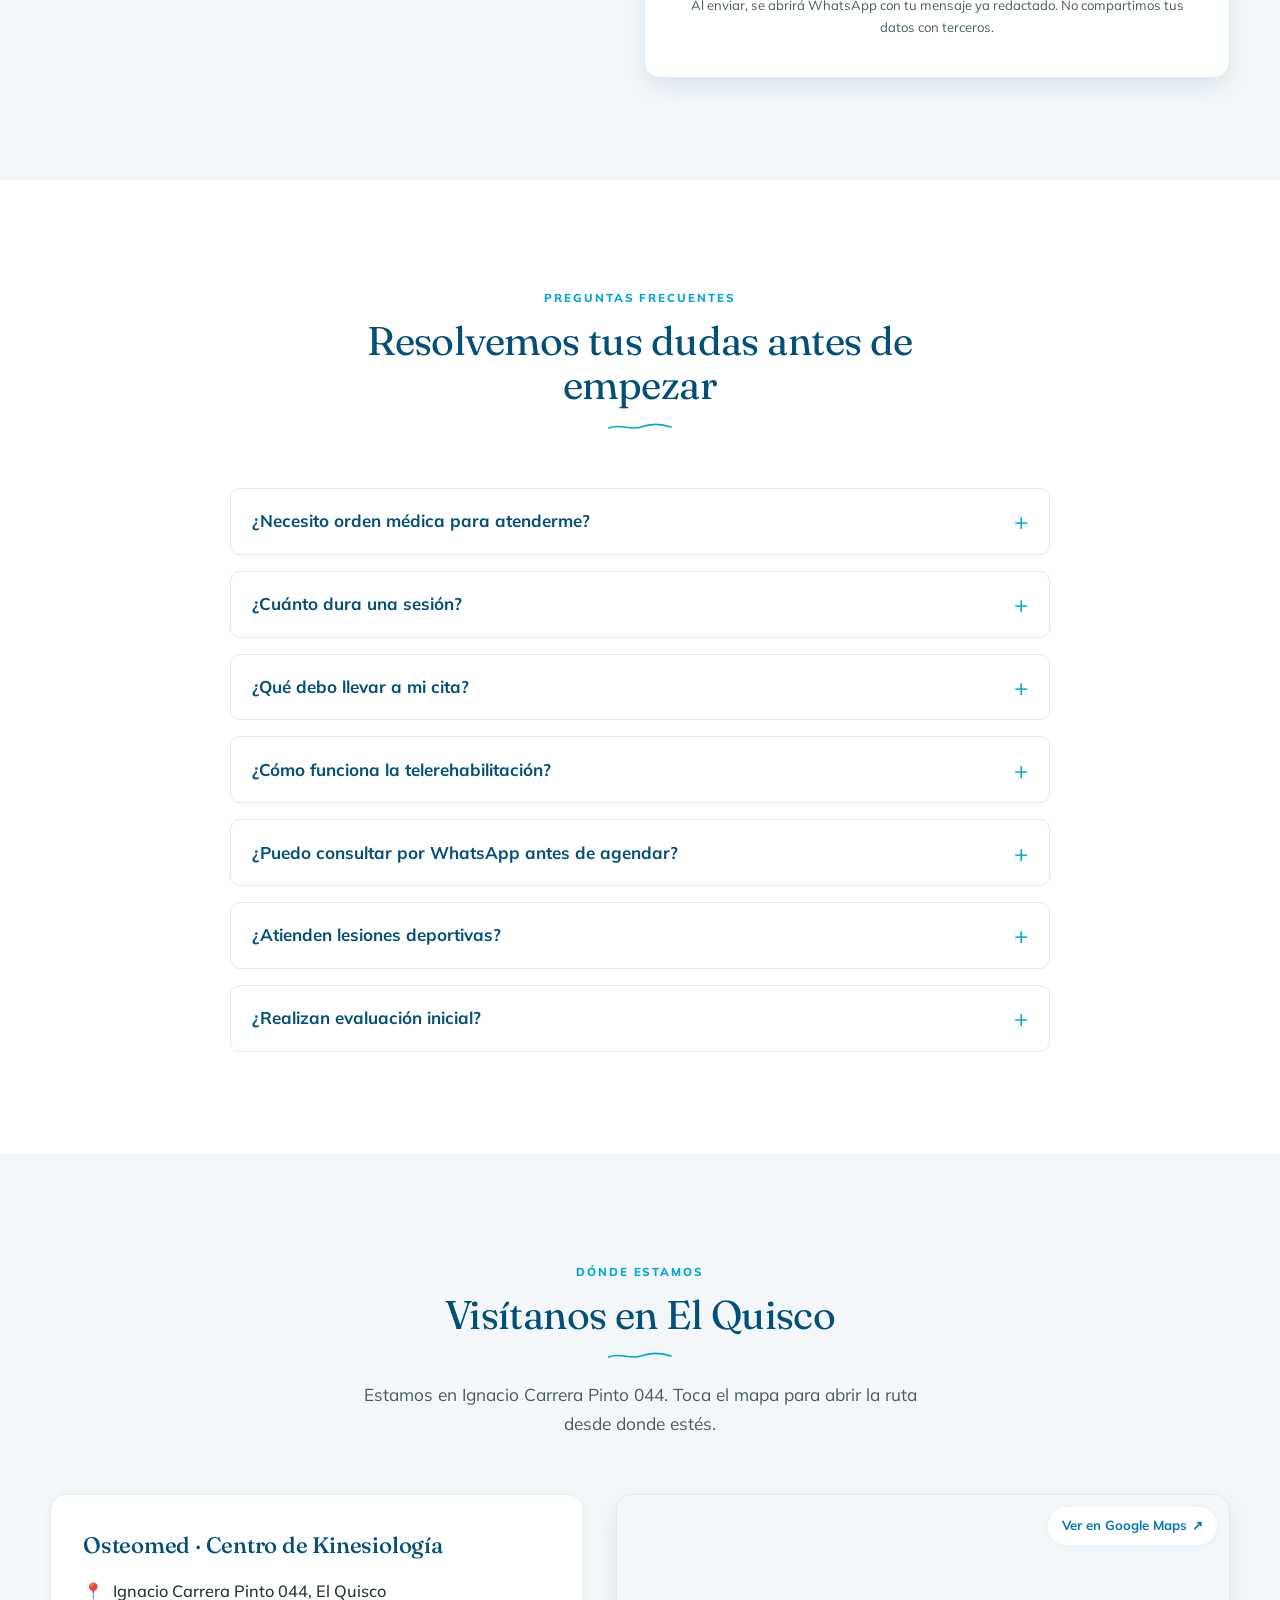
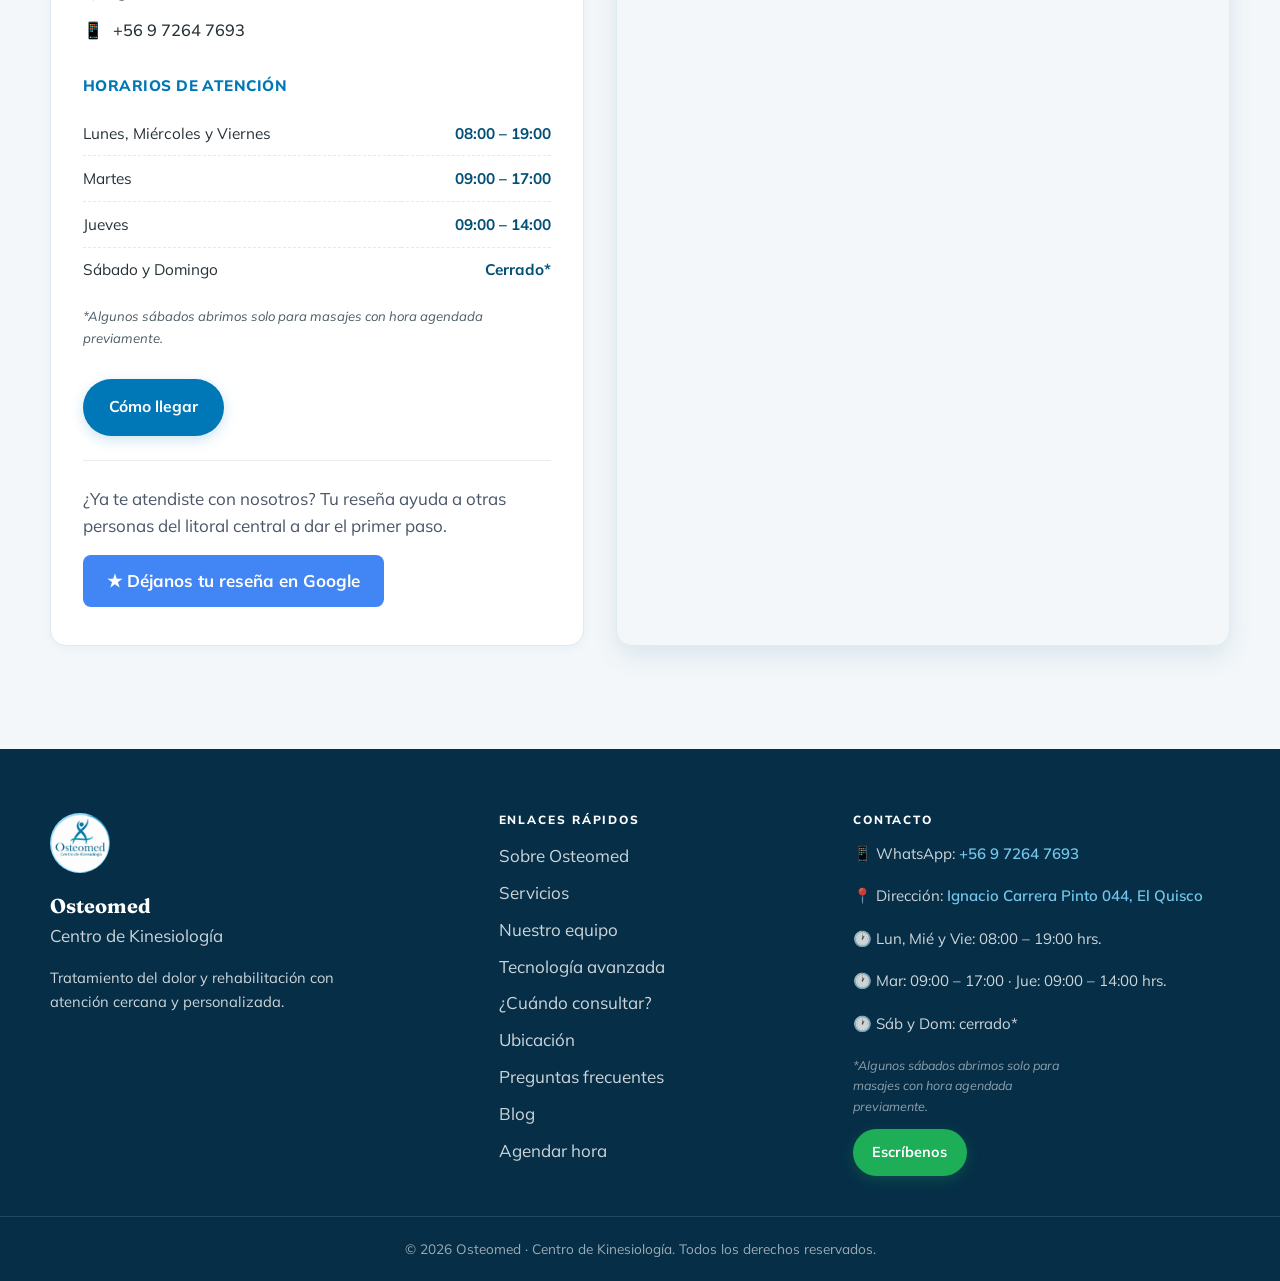
==== commit 3a888222: "Blog: 11 artículos + sitemap y robots Co-Authored-By: Claude Sonnet 5 <noreply@anthropic.com>" ====
--- a/index.html
+++ b/index.html
@@ -23,7 +23,7 @@
   <meta property="og:description"
     content="Más de 10 años acompañando recuperaciones en el litoral central. ★5.0 en Google. Agenda tu hora por WhatsApp." />
   <meta property="og:url" content="https://www.kinesiologiaosteomed.cl/" />
-  <meta property="og:image" content="assets/equipo.jpg" />
+  <meta property="og:image" content="https://www.kinesiologiaosteomed.cl/assets/equipo.jpg" />
   <meta property="og:locale" content="es_CL" />
 
   <link rel="icon" type="image/png" href="assets/logo.png" />
@@ -103,6 +103,7 @@
         <a href="#tecnologia">Tecnología</a>
         <a href="#ubicacion">Ubicación</a>
         <a href="#faq">Preguntas</a>
+        <a href="/blog/">Blog</a>
         <a href="#agendar" class="btn btn-wa nav-cta">
           <svg viewBox="0 0 24 24" class="wa-icon" aria-hidden="true">
             <path
@@ -847,6 +848,7 @@
           <li><a href="#cuando">¿Cuándo consultar?</a></li>
           <li><a href="#ubicacion">Ubicación</a></li>
           <li><a href="#faq">Preguntas frecuentes</a></li>
+          <li><a href="/blog/">Blog</a></li>
           <li><a href="#agendar">Agendar hora</a></li>
         </ul>
       </div>
--- a/styles.css
+++ b/styles.css
@@ -710,7 +710,7 @@
 
 /* Navbar: pasa a menú hamburguesa antes, para que en pantallas
    medianas los enlaces no se aprieten ni se descuadren */
-@media (max-width: 1024px) {
+@media (max-width: 1180px) {
   .main-nav {
     position: fixed;
     inset: 64px 0 auto 0;
@@ -1158,4 +1158,152 @@
   color: #4a5568;
   line-height: 1.6;
   margin-bottom: 16px;
-}+}
+
+/* ============================================================
+   BLOG — v8
+   Pegar al final de styles.css. Usa las variables de :root.
+   ============================================================ */
+
+/* ---------- Migas de pan ---------- */
+.breadcrumbs { font-size: .85rem; color: var(--texto-suave); margin-bottom: 1.4rem; }
+.breadcrumbs ol { display: flex; flex-wrap: wrap; gap: .4rem; list-style: none; margin: 0; padding: 0; }
+.breadcrumbs li:not(:last-child)::after { content: "/"; margin-left: .4rem; color: var(--celeste); }
+.breadcrumbs a { color: var(--azul-principal); font-weight: 600; }
+.breadcrumbs a:hover { color: var(--azul-oscuro); }
+.breadcrumbs [aria-current] { color: var(--texto-suave); }
+
+/* ---------- Portada del blog ---------- */
+.blog-hero { padding: clamp(48px, 6vw, 80px) 0 clamp(36px, 4vw, 56px); background: var(--gris-fondo); border-bottom: 1px solid var(--borde); }
+.blog-hero .section-head { margin-bottom: 0; }
+.blog-hero h1 { font-weight: 400; }
+.blog-hero h1::after,
+.post-header h1::after {
+  content: "";
+  display: block;
+  width: 64px;
+  height: 10px;
+  margin: .85rem auto 0;
+  background: url("data:image/svg+xml,%3Csvg xmlns='http://www.w3.org/2000/svg' width='64' height='10' viewBox='0 0 64 10'%3E%3Cpath d='M1 6 C 12 1, 22 9, 33 5 S 54 2, 63 5' fill='none' stroke='%2300A6D6' stroke-width='1.7' stroke-linecap='round'/%3E%3C/svg%3E") no-repeat center;
+}
+.post-header h1::after { margin-left: 0; background-position: left center; }
+
+.post-grid {
+  display: grid;
+  grid-template-columns: repeat(auto-fill, minmax(300px, 1fr));
+  gap: 1.5rem;
+}
+.post-card {
+  background: #fff;
+  border: 1px solid var(--borde);
+  border-radius: var(--radius);
+  overflow: hidden;
+  box-shadow: var(--shadow-sm);
+  display: flex;
+  flex-direction: column;
+  transition: transform .22s ease, box-shadow .22s ease, border-color .22s;
+}
+.post-card:hover { transform: translateY(-5px); box-shadow: var(--shadow-md); border-color: var(--celeste); }
+.post-card-img { aspect-ratio: 16 / 10; overflow: hidden; background: var(--celeste-claro); }
+.post-card-img img { width: 100%; height: 100%; object-fit: cover; transition: transform .4s ease; }
+.post-card:hover .post-card-img img { transform: scale(1.04); }
+.post-card-body { padding: 1.4rem 1.4rem 1.6rem; display: flex; flex-direction: column; flex: 1; }
+.post-cat {
+  font-size: .72rem; font-weight: 800; letter-spacing: .14em; text-transform: uppercase;
+  color: var(--azul-secundario); margin-bottom: .6rem;
+}
+.post-card h2 { font-size: 1.25rem; font-weight: 500; margin-bottom: .5em; }
+.post-card h2 a:hover { color: var(--azul-principal); }
+.post-card p { font-size: .94rem; color: var(--texto-suave); margin-bottom: 1rem; }
+.post-card-meta { margin-top: auto; font-size: .82rem; color: var(--texto-suave); }
+.blog-empty { text-align: center; color: var(--texto-suave); font-style: italic; }
+
+/* ---------- Artículo ---------- */
+.post { padding: clamp(40px, 5vw, 64px) 0 var(--space); }
+.post-wrap { width: min(100% - 40px, 760px); margin-inline: auto; }
+.post-header { margin-bottom: 2rem; }
+.post-header h1 { font-weight: 400; font-size: clamp(1.9rem, 4.6vw, 2.9rem); }
+.post-lead { font-size: 1.18rem; color: var(--texto-suave); margin: 1.2rem 0 1.2rem; }
+.post-meta { display: flex; flex-wrap: wrap; gap: .4rem 1.2rem; font-size: .88rem; color: var(--texto-suave); }
+.post-meta strong { color: var(--azul-oscuro); }
+
+.post-figure { margin: 0 0 2.4rem; }
+.post-figure img { width: 100%; border-radius: 22px; box-shadow: var(--shadow-md); aspect-ratio: 16 / 9; object-fit: cover; }
+.post-figure figcaption { font-size: .82rem; color: var(--texto-suave); font-style: italic; margin-top: .7rem; text-align: center; }
+
+.post-body { font-size: 1.08rem; line-height: 1.75; }
+.post-body h2 { font-size: clamp(1.4rem, 3vw, 1.85rem); margin: 2.4rem 0 .7rem; }
+.post-body h3 { margin: 1.8rem 0 .5rem; color: var(--azul-principal); font-weight: 500; }
+.post-body p { margin-bottom: 1.2rem; }
+.post-body ul, .post-body ol { margin: 0 0 1.4rem; padding-left: 1.3rem; }
+.post-body ul { list-style: disc; }
+.post-body ol { list-style: decimal; }
+.post-body li { margin-bottom: .45rem; }
+.post-body li::marker { color: var(--azul-secundario); }
+.post-body a { color: var(--azul-principal); font-weight: 600; border-bottom: 1px solid var(--celeste); }
+.post-body a:hover { color: var(--azul-oscuro); border-color: var(--azul-oscuro); }
+.post-body strong { color: var(--azul-oscuro); }
+.post-body blockquote {
+  margin: 2rem 0;
+  padding: .2rem 0 .2rem 1.4rem;
+  border-left: 3px solid var(--azul-secundario);
+  font-family: var(--font-display);
+  font-style: italic;
+  font-size: 1.25rem;
+  color: var(--azul-principal);
+}
+.post-note {
+  background: var(--gris-fondo);
+  border: 1px solid var(--borde);
+  border-radius: var(--radius-sm);
+  padding: 1.1rem 1.3rem;
+  font-size: .95rem;
+  color: var(--texto-suave);
+  margin: 2rem 0;
+}
+
+/* Autora */
+.post-author {
+  display: flex; gap: 1.1rem; align-items: center;
+  margin: 2.6rem 0;
+  padding: 1.4rem;
+  border: 1px solid var(--borde);
+  border-radius: var(--radius);
+  background: #fff;
+}
+.post-author img { width: 72px; height: 72px; border-radius: 50%; object-fit: cover; object-position: center 18%; flex-shrink: 0; }
+.post-author p { margin: 0; font-size: .92rem; color: var(--texto-suave); }
+.post-author strong { display: block; font-family: var(--font-display); font-weight: 500; font-size: 1.1rem; color: var(--azul-oscuro); }
+
+/* CTA final */
+.post-cta {
+  position: relative;
+  overflow: hidden;
+  background: linear-gradient(155deg, var(--azul-principal) 0%, var(--azul-oscuro) 100%);
+  color: #fff;
+  border-radius: var(--radius);
+  padding: clamp(1.8rem, 4vw, 2.6rem);
+  margin: 2.6rem 0;
+}
+.post-cta h2 { color: #fff; font-size: clamp(1.4rem, 3vw, 1.8rem); }
+.post-cta p { color: rgba(255, 255, 255, .85); max-width: 46ch; }
+.post-cta-actions { display: flex; flex-wrap: wrap; gap: .8rem; margin-top: 1.4rem; }
+.post-cta .btn-ghost { color: #fff; border-color: rgba(255, 255, 255, .6); }
+.post-cta .btn-ghost:hover { background: rgba(255, 255, 255, .12); }
+
+/* Relacionados */
+.post-related { border-top: 1px solid var(--borde); padding-top: 2.2rem; margin-top: 1rem; }
+.post-related h2 { font-size: 1.4rem; margin-bottom: 1.2rem; }
+.post-related .post-grid { grid-template-columns: repeat(auto-fill, minmax(240px, 1fr)); }
+.post-related .post-cat { letter-spacing: .08em; }
+.post-related .post-card h3 { font-size: 1.1rem; font-weight: 500; }
+
+@media (max-width: 560px) {
+  .post-body { font-size: 1.02rem; }
+  .post-author { flex-direction: column; text-align: center; }
+  .post-cta-actions .btn { width: 100%; justify-content: center; }
+}
+
+/* Tarjetas con foto de la autora (mientras no haya fotos propias por artículo) */
+.post-card-img--author { aspect-ratio: 16 / 9; }
+.post-card-img--author img { object-position: center 18%; }
